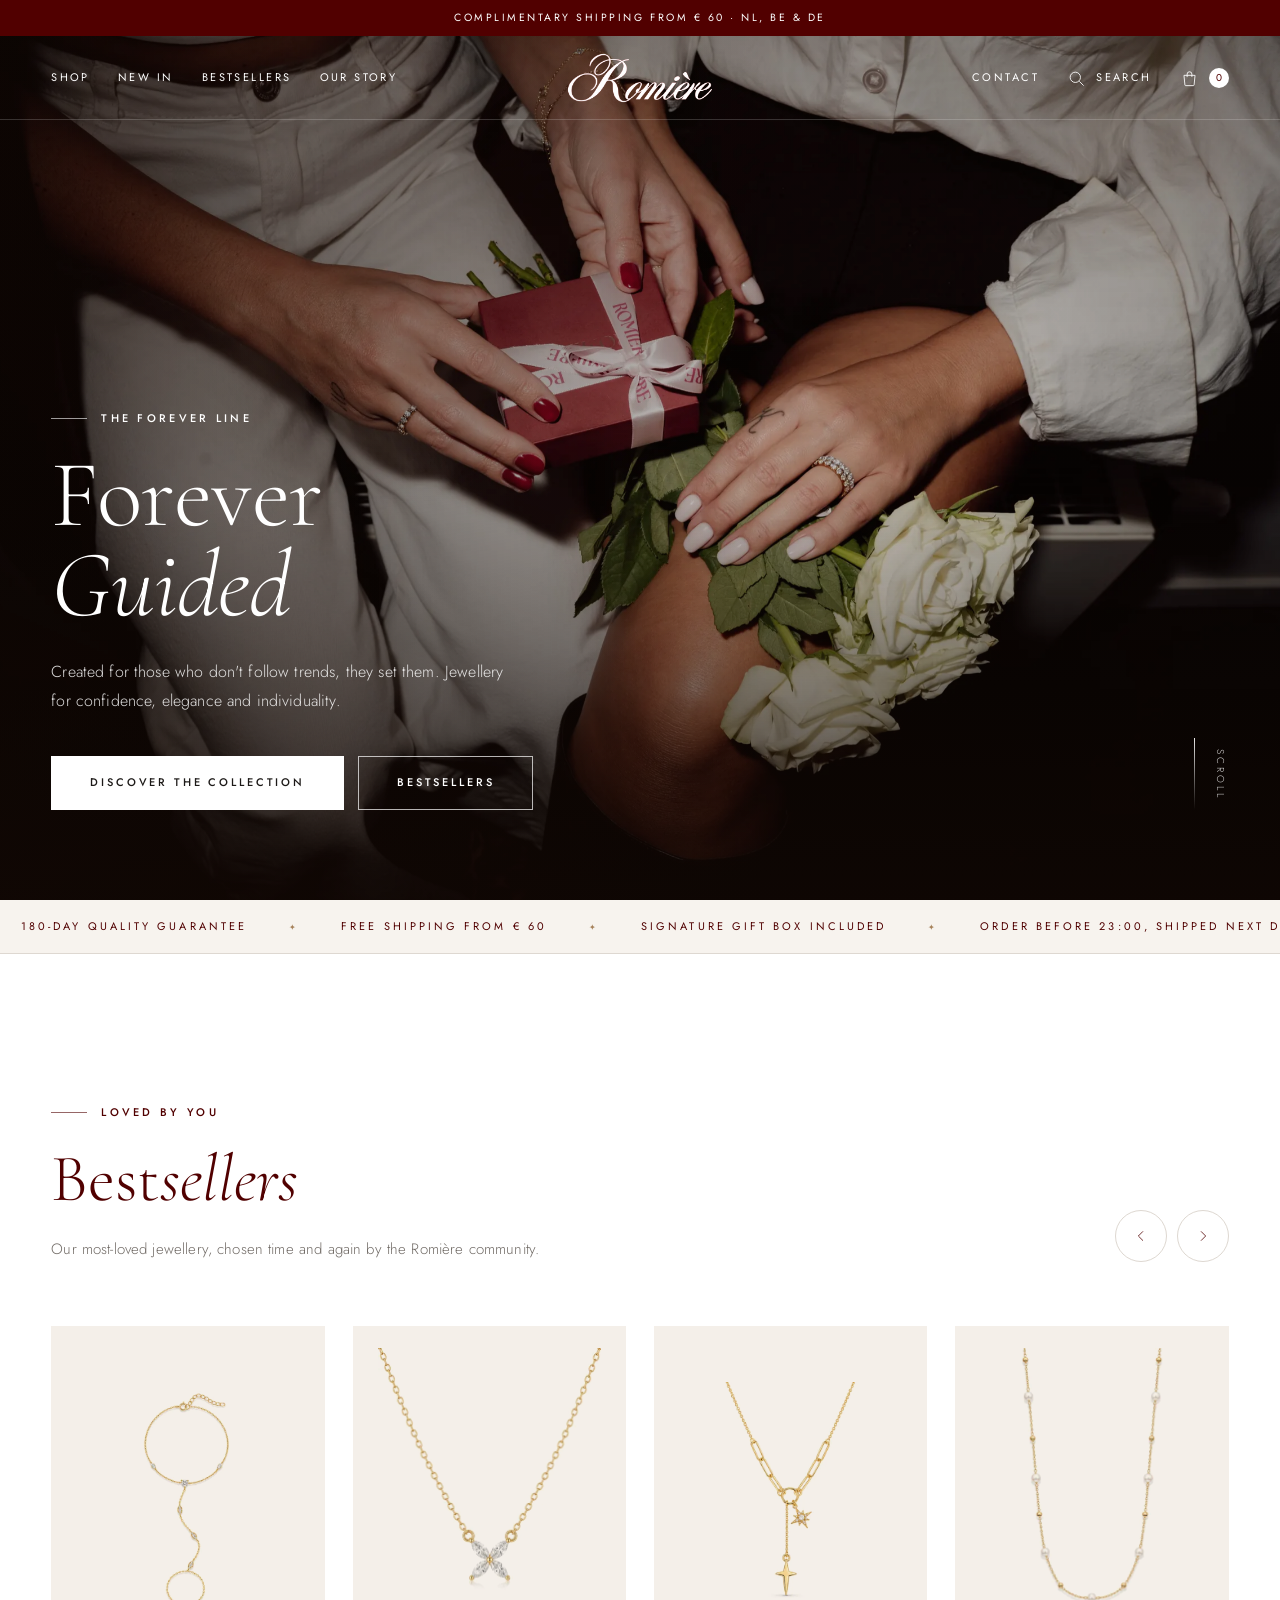
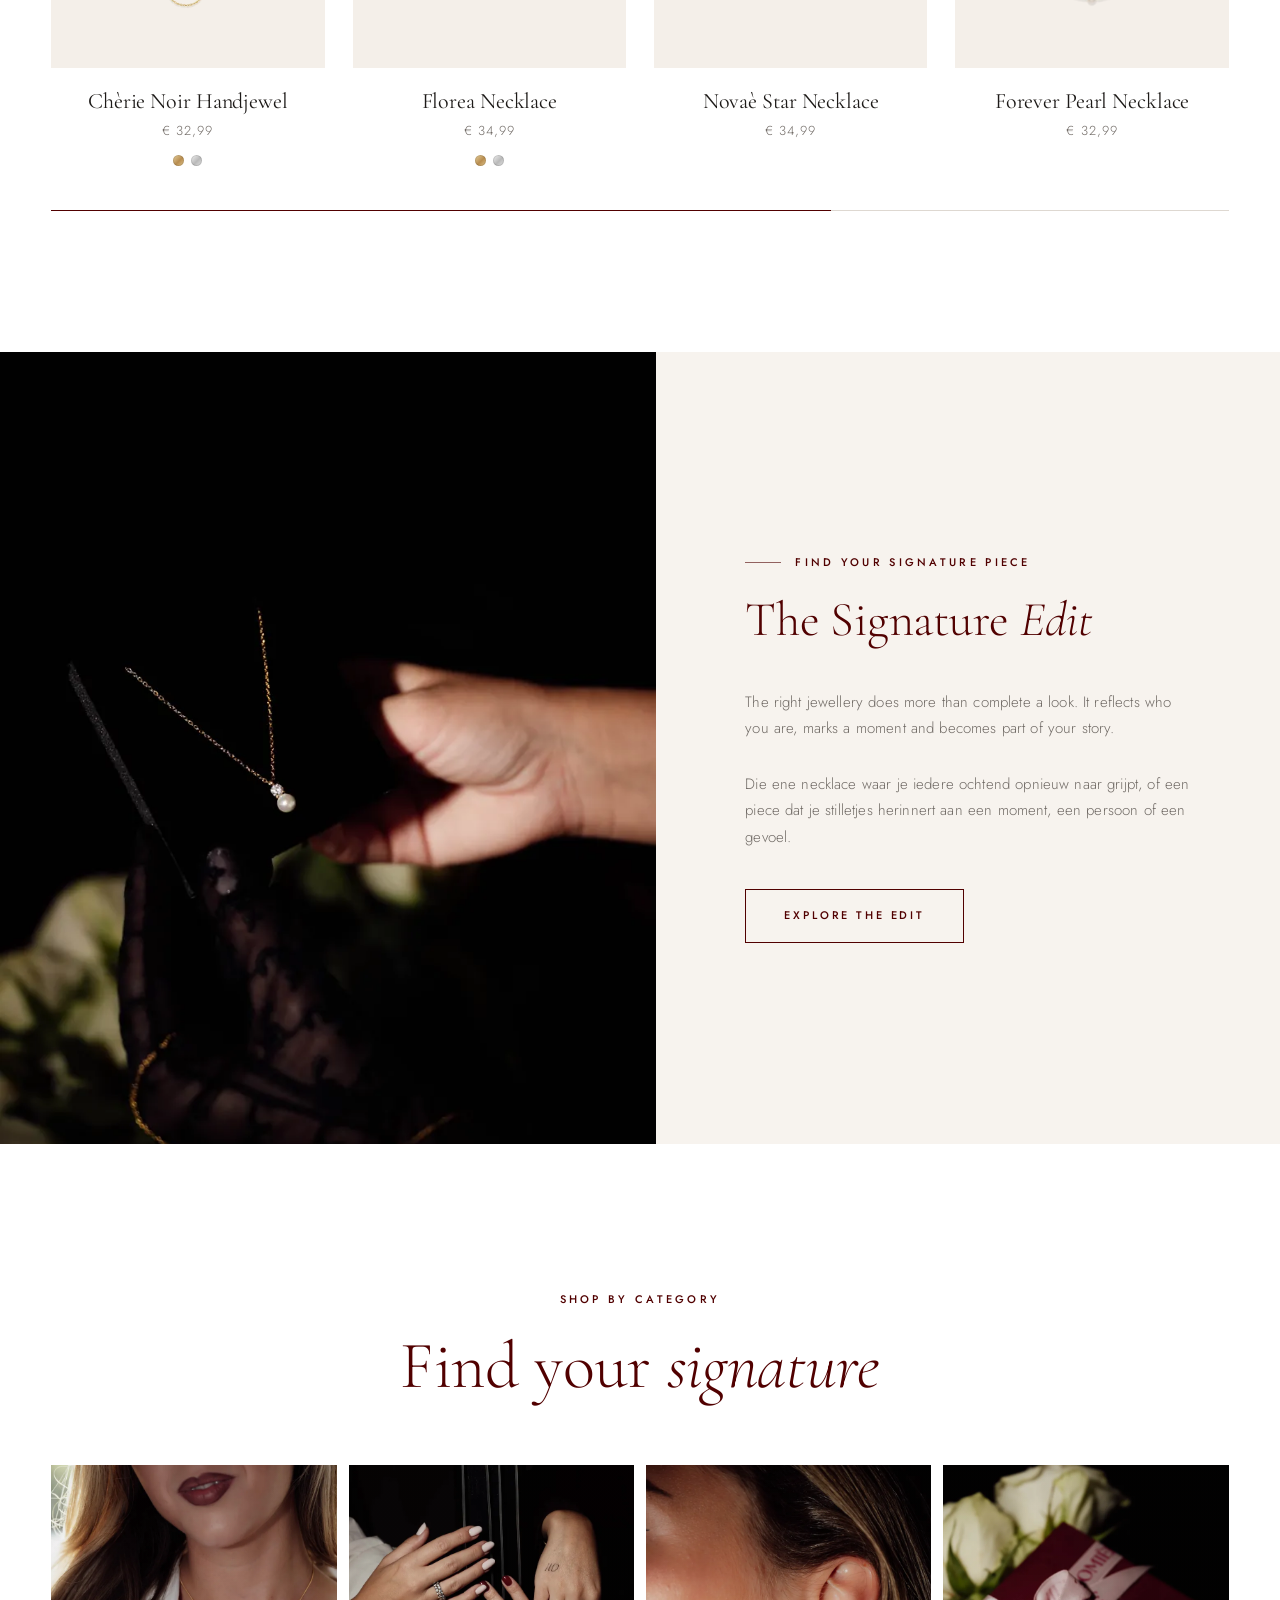
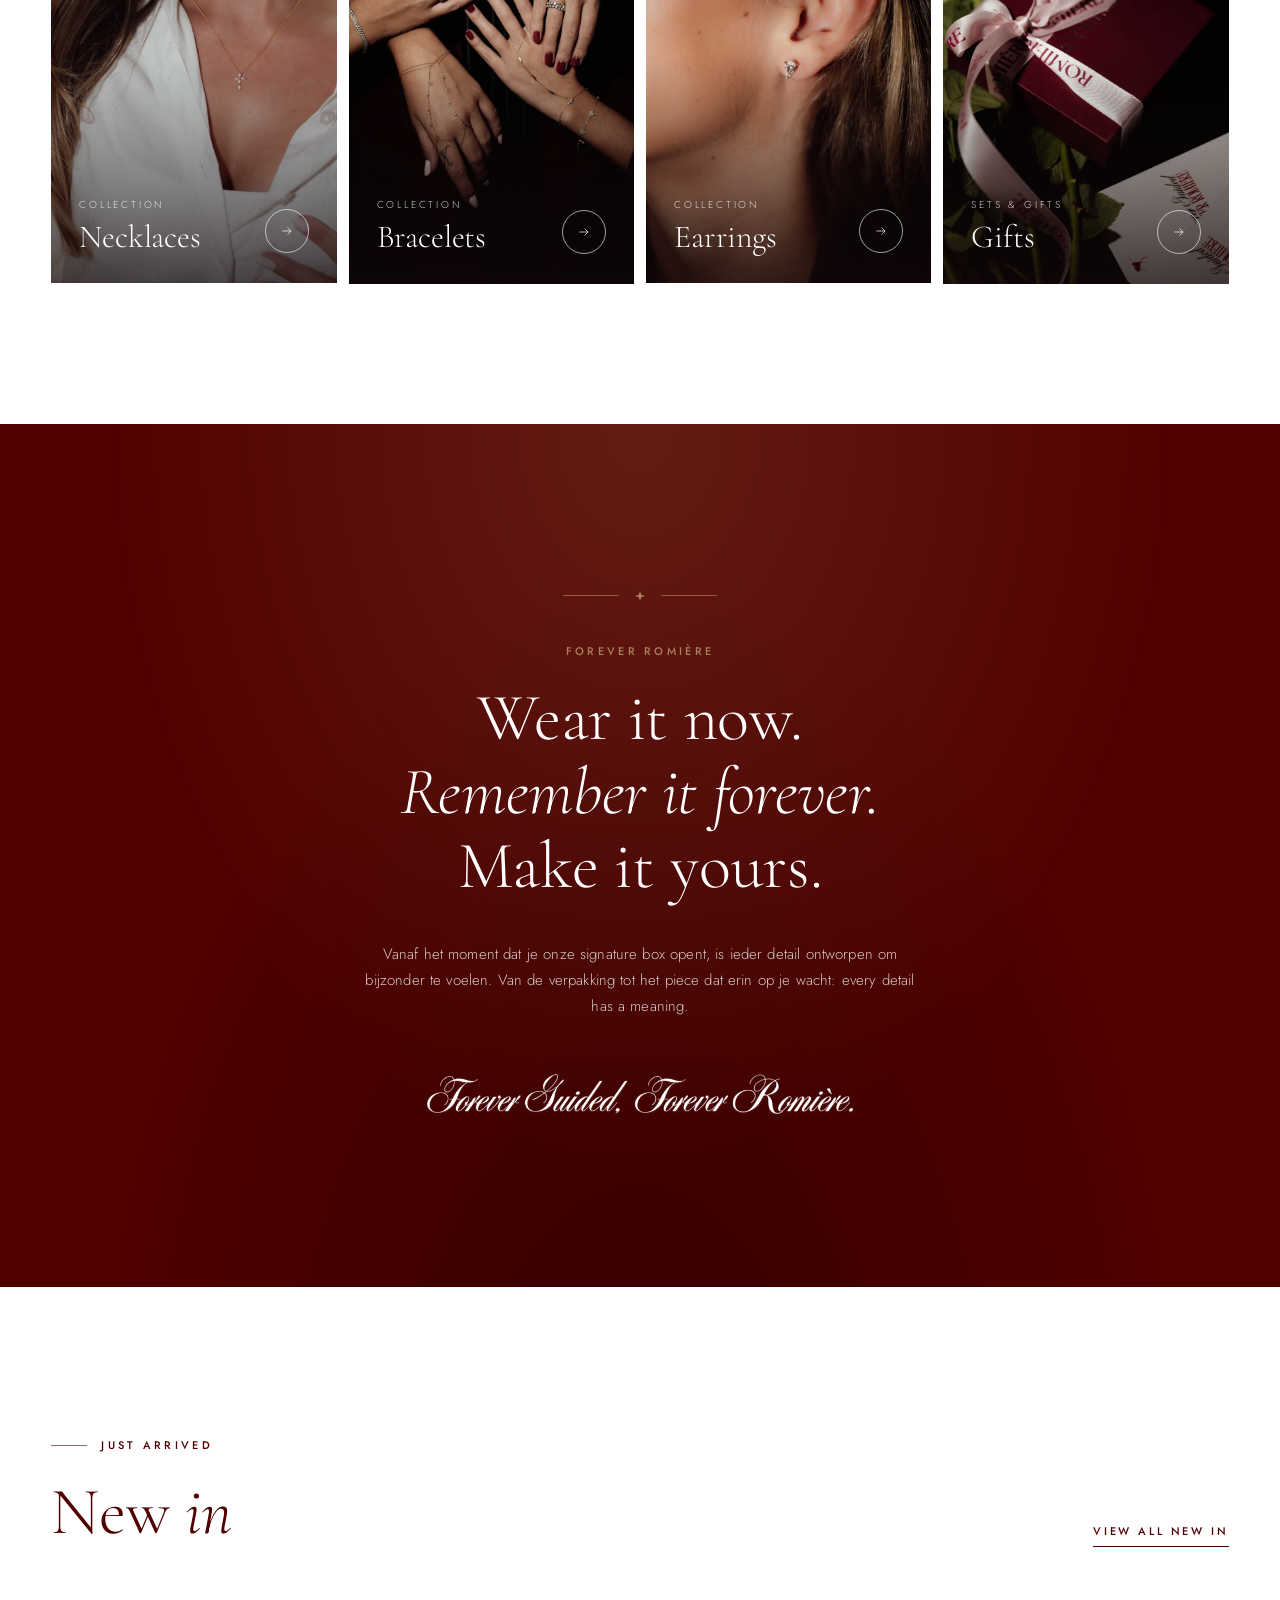
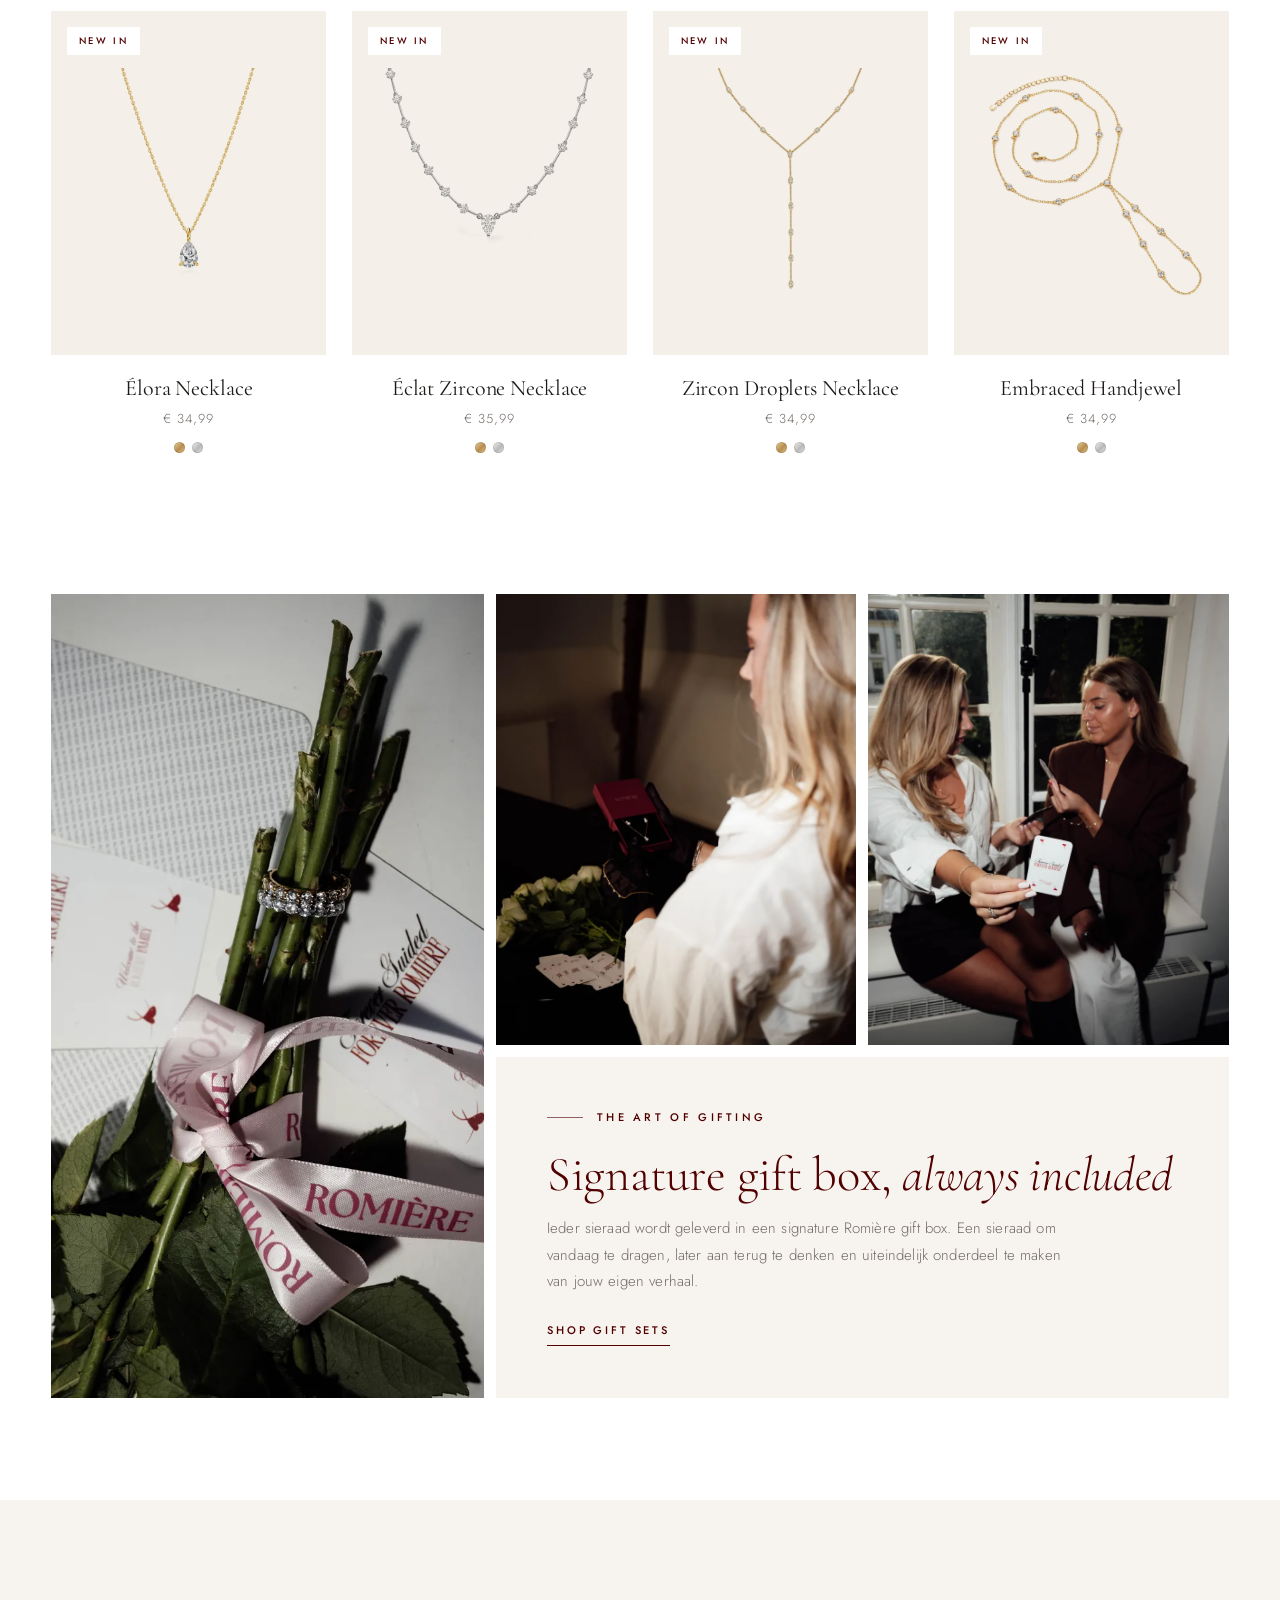
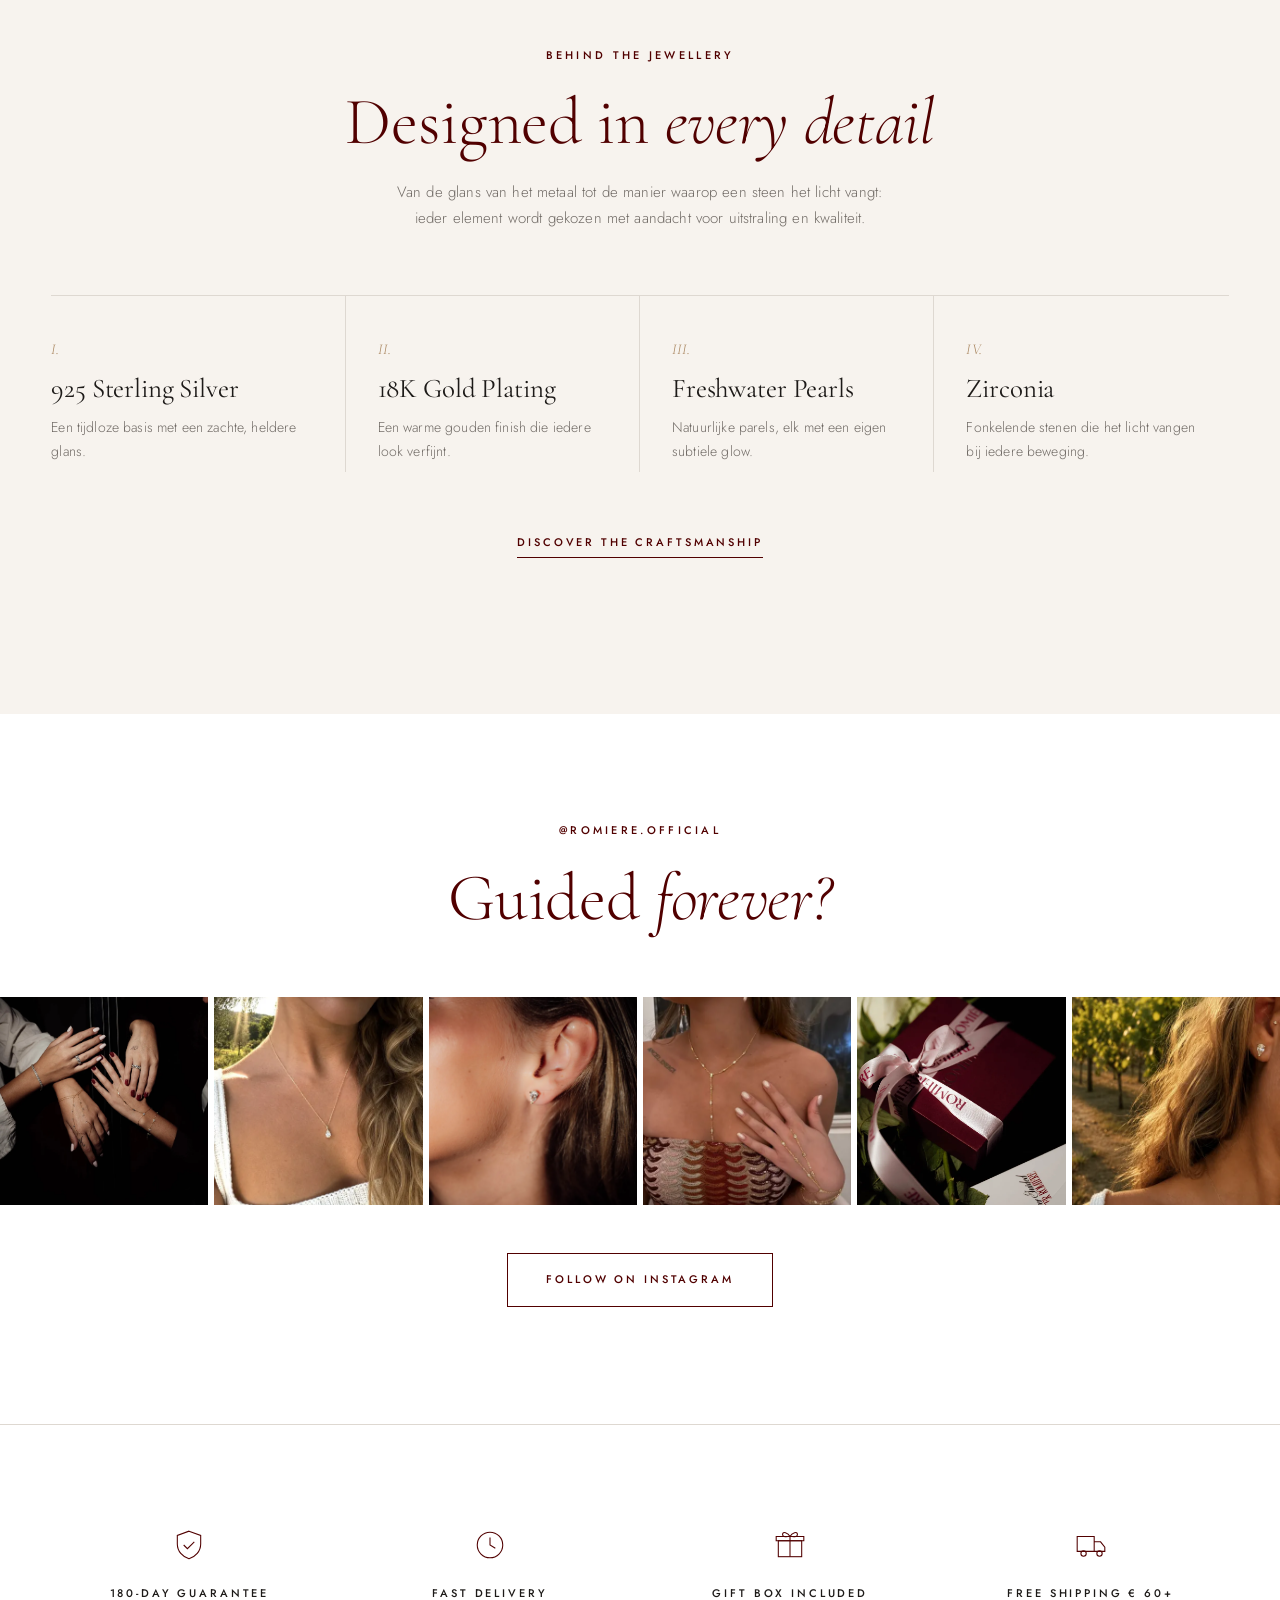
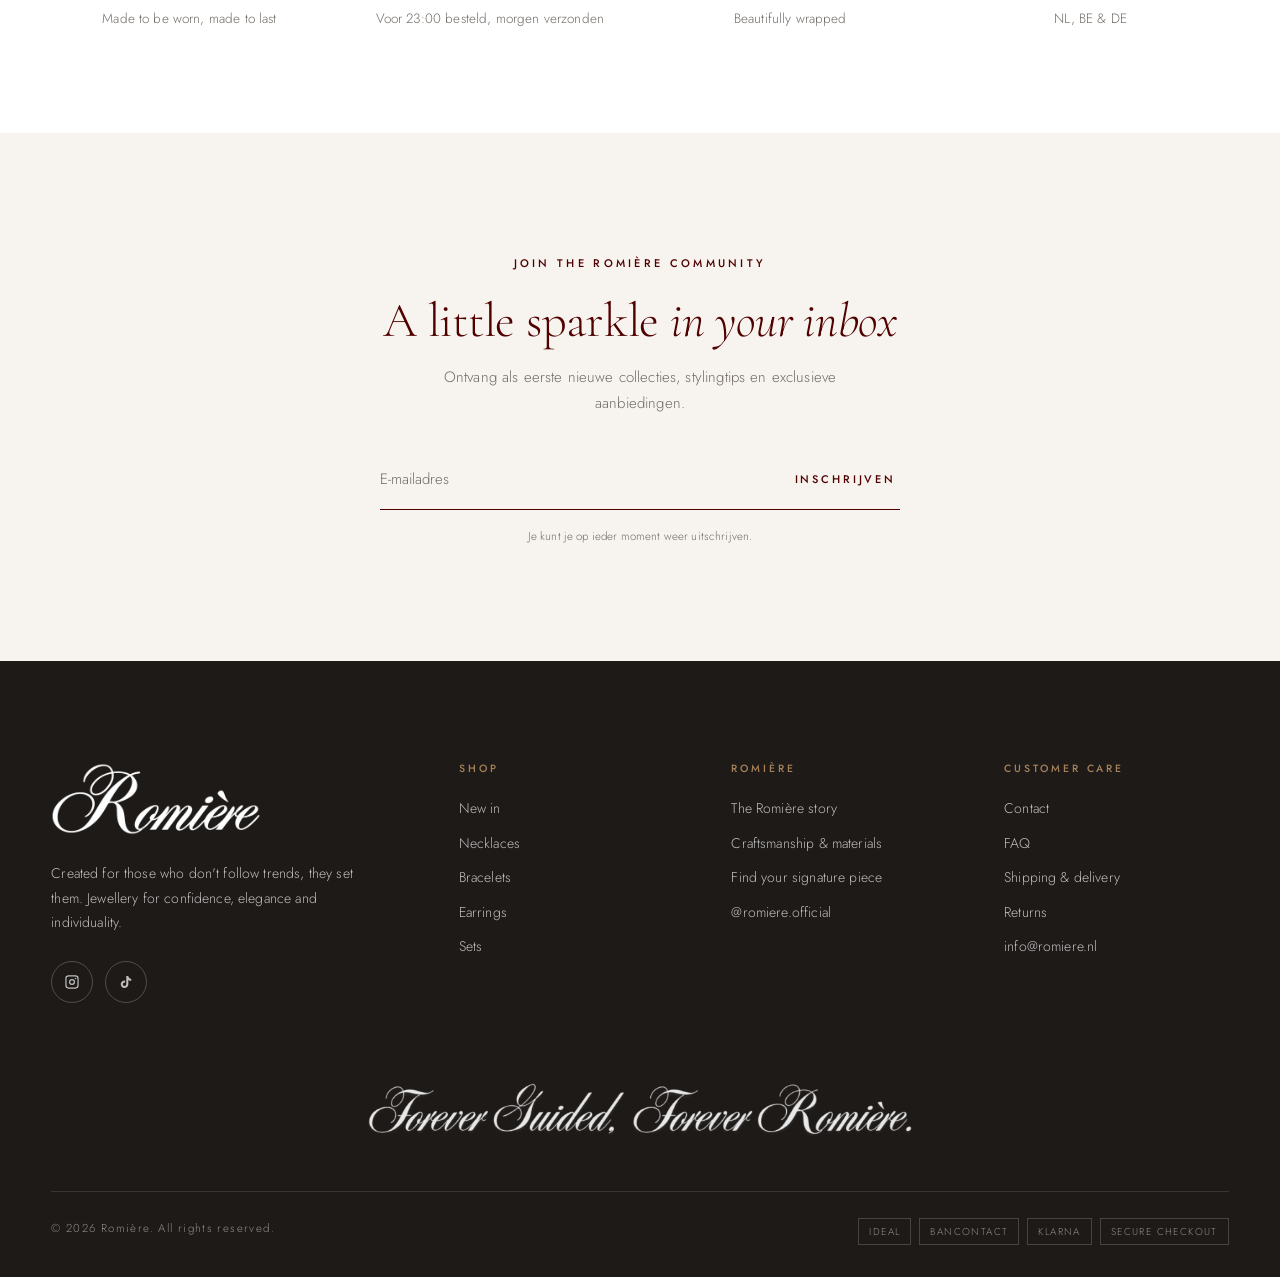
==== index.html @ 59e60c94 "Rebuild romiere.nl as an exclusive static storefront New high-end design for Romière using the exist" ====
<!doctype html>
<html lang="nl">
<head>
  <meta charset="utf-8">
  <meta name="viewport" content="width=device-width, initial-scale=1">
  <title>Romière — Forever Guided | Jewellery for confidence &amp; elegance</title>
  <meta name="description" content="Romière: sieraden voor confidence, elegance en individuality. Ontdek de Forever line — necklaces, handjewels, earrings en sets in goud en zilver, geleverd in een signature gift box.">
  <meta name="theme-color" content="#510000">
  <meta property="og:title" content="Romière — Forever Guided">
  <meta property="og:description" content="Jewellery for confidence, elegance and individuality.">
  <meta property="og:image" content="assets/img/editorial/hero-gift-1200.webp">
  <link rel="icon" type="image/png" href="assets/img/brand/favicon.png">
  <link rel="apple-touch-icon" href="assets/img/brand/apple-touch-icon.png">
  <link rel="preconnect" href="https://fonts.googleapis.com">
  <link rel="preconnect" href="https://fonts.gstatic.com" crossorigin>
  <link rel="stylesheet" href="https://fonts.googleapis.com/css2?family=Cormorant+Garamond:ital,wght@0,300;0,400;0,500;1,300;1,400&family=Jost:wght@300;400;500&display=swap">
  <link rel="preload" as="image" href="assets/img/editorial/hero-gift-2400.webp" imagesrcset="assets/img/editorial/hero-gift-1200.webp 1200w, assets/img/editorial/hero-gift-2400.webp 2400w" imagesizes="100vw">
  <link rel="stylesheet" href="assets/css/style.css">
</head>
<body class="has-hero" data-page="home">
  <main id="main">

    <!-- Hero -->
    <section class="hero" aria-label="Romière Forever Guided">
      <div class="hero__media">
        <img src="assets/img/editorial/hero-gift-2400.webp"
             srcset="assets/img/editorial/hero-gift-1200.webp 1200w, assets/img/editorial/hero-gift-2400.webp 2400w"
             sizes="100vw" alt="Handen openen een wijnrode Romière gift box met witte rozen" fetchpriority="high">
      </div>
      <div class="container hero__content">
        <p class="eyebrow eyebrow--rule" data-enter="1">The Forever line</p>
        <h1 class="display" data-enter="2">Forever <em>Guided</em></h1>
        <p class="hero__text" data-enter="3">Created for those who don't follow trends, they set them. Jewellery for confidence, elegance and individuality.</p>
        <div class="hero__actions" data-enter="4">
          <a class="btn btn--light" href="shop.html">Discover the collection</a>
          <a class="btn btn--ghost" href="shop.html?c=bestsellers">Bestsellers</a>
        </div>
      </div>
      <span class="hero__scroll" aria-hidden="true">Scroll</span>
    </section>

    <!-- Service marquee -->
    <div class="marquee" aria-label="Servicevoordelen">
      <div class="marquee__track">
        <span>180-day quality guarantee</span><span>Free shipping from €&nbsp;60</span><span>Signature gift box included</span><span>Order before 23:00, shipped next day</span>
        <span aria-hidden="true">180-day quality guarantee</span><span aria-hidden="true">Free shipping from €&nbsp;60</span><span aria-hidden="true">Signature gift box included</span><span aria-hidden="true">Order before 23:00, shipped next day</span>
      </div>
    </div>

    <!-- Bestsellers -->
    <section class="section">
      <div class="container rail-wrap">
        <div class="section-head section-head--split reveal">
          <div>
            <p class="eyebrow eyebrow--rule">Loved by you</p>
            <h2 class="title-xl">Best<em>sellers</em></h2>
            <p>Our most-loved jewellery, chosen time and again by the Romière community.</p>
          </div>
          <div class="rail-nav">
            <button class="rail-btn" type="button" data-rail="-1" aria-label="Vorige"><svg viewBox="0 0 24 24" aria-hidden="true"><path d="M15 5l-7 7 7 7"/></svg></button>
            <button class="rail-btn" type="button" data-rail="1" aria-label="Volgende"><svg viewBox="0 0 24 24" aria-hidden="true"><path d="M9 5l7 7-7 7"/></svg></button>
          </div>
        </div>
        <div class="rail reveal" data-delay="1" data-products="bestsellers"></div>
        <div class="rail-progress" aria-hidden="true"><span></span></div>
      </div>
    </section>

    <!-- The Signature Edit -->
    <section class="split">
      <div class="split__media">
        <img src="assets/img/editorial/necklace-reveal-1200.webp"
             srcset="assets/img/editorial/necklace-reveal-1200.webp 1200w, assets/img/editorial/necklace-reveal-2400.webp 2400w"
             sizes="(max-width: 960px) 100vw, 52vw" alt="Een fijne gouden ketting wordt uit de Romière box gehaald" loading="lazy">
      </div>
      <div class="split__body">
        <p class="eyebrow eyebrow--rule reveal">Find your signature piece</p>
        <h2 class="title-lg reveal" data-delay="1">The Signature <em>Edit</em></h2>
        <p class="reveal" data-delay="1">The right jewellery does more than complete a look. It reflects who you are, marks a moment and becomes part of your story.</p>
        <p class="reveal" data-delay="2">Die ene necklace waar je iedere ochtend opnieuw naar grijpt, of een piece dat je stilletjes herinnert aan een moment, een persoon of een gevoel.</p>
        <a class="btn btn--outline reveal" data-delay="2" href="story.html#signature-edit">Explore the edit</a>
      </div>
    </section>

    <!-- Categories -->
    <section class="section">
      <div class="container">
        <div class="section-head reveal">
          <p class="eyebrow eyebrow--center">Shop by category</p>
          <h2 class="title-xl">Find your <em>signature</em></h2>
        </div>
        <div class="categories">
          <a class="category reveal" href="shop.html?c=necklaces">
            <img src="assets/img/editorial/necklace-portrait-1200.webp" alt="" loading="lazy">
            <div class="category__label"><div><small>Collection</small><h3>Necklaces</h3></div><span class="category__arrow"><svg viewBox="0 0 24 24" aria-hidden="true"><path d="M4 12h15M13 6l6 6-6 6"/></svg></span></div>
          </a>
          <a class="category reveal" data-delay="1" href="shop.html?c=bracelets">
            <img src="assets/img/editorial/hands-layered-1200.webp" alt="" loading="lazy">
            <div class="category__label"><div><small>Collection</small><h3>Bracelets</h3></div><span class="category__arrow"><svg viewBox="0 0 24 24" aria-hidden="true"><path d="M4 12h15M13 6l6 6-6 6"/></svg></span></div>
          </a>
          <a class="category reveal" data-delay="2" href="shop.html?c=earrings">
            <img src="assets/img/editorial/earring-portrait-1200.webp" alt="" loading="lazy">
            <div class="category__label"><div><small>Collection</small><h3>Earrings</h3></div><span class="category__arrow"><svg viewBox="0 0 24 24" aria-hidden="true"><path d="M4 12h15M13 6l6 6-6 6"/></svg></span></div>
          </a>
          <a class="category reveal" data-delay="3" href="shop.html?c=sets">
            <img src="assets/img/editorial/signature-box-1200.webp" alt="" loading="lazy">
            <div class="category__label"><div><small>Sets &amp; gifts</small><h3>Gifts</h3></div><span class="category__arrow"><svg viewBox="0 0 24 24" aria-hidden="true"><path d="M4 12h15M13 6l6 6-6 6"/></svg></span></div>
          </a>
        </div>
      </div>
    </section>

    <!-- Statement -->
    <section class="statement">
      <div class="container--narrow">
        <div class="ornament reveal"><svg viewBox="0 0 10 10" aria-hidden="true"><path d="M5 0l1.2 3.8L10 5 6.2 6.2 5 10 3.8 6.2 0 5l3.8-1.2z" fill="currentColor"/></svg></div>
        <p class="eyebrow eyebrow--center reveal">Forever Romière</p>
        <h2 class="title-xl statement__lines reveal" data-delay="1">
          <span>Wear it now.</span>
          <span><em>Remember it forever.</em></span>
          <span>Make it yours.</span>
        </h2>
        <p class="reveal" data-delay="2">Vanaf het moment dat je onze signature box opent, is ieder detail ontworpen om bijzonder te voelen. Van de verpakking tot het piece dat erin op je wacht: every detail has a meaning.</p>
        <img class="statement__sign reveal" data-delay="3" src="assets/img/brand/forever-guided-signature-white.png" alt="Forever Guided, Forever Romière." loading="lazy">
      </div>
    </section>

    <!-- New in -->
    <section class="section">
      <div class="container">
        <div class="section-head section-head--split reveal">
          <div>
            <p class="eyebrow eyebrow--rule">Just arrived</p>
            <h2 class="title-xl">New <em>in</em></h2>
          </div>
          <a class="link" href="shop.html?c=new-in">View all new in</a>
        </div>
        <div class="product-grid reveal" data-delay="1" data-products="new-in" data-limit="4"></div>
      </div>
    </section>

    <!-- The art of gifting -->
    <section class="section--tight" style="padding-top:0">
      <div class="container gallery">
        <figure class="gallery__a reveal">
          <img src="assets/img/editorial/ribbon-roses-1200.webp" alt="Witte rozen met een Romière lint en signature kaartjes" loading="lazy">
        </figure>
        <figure class="gallery__b reveal" data-delay="1">
          <img src="assets/img/editorial/ritual-box-1200.webp" alt="Een vrouw opent een Romière box" loading="lazy">
        </figure>
        <figure class="gallery__c reveal" data-delay="2">
          <img src="assets/img/editorial/the-edit-1200.webp" alt="Twee vrouwen bekijken samen een Romière kaart" loading="lazy">
        </figure>
        <div class="gallery__text reveal">
          <p class="eyebrow eyebrow--rule">The art of gifting</p>
          <h2 class="title-lg">Signature gift box, <em>always included</em></h2>
          <p>Ieder sieraad wordt geleverd in een signature Romière gift box. Een sieraad om vandaag te dragen, later aan terug te denken en uiteindelijk onderdeel te maken van jouw eigen verhaal.</p>
          <a class="link" href="shop.html?c=sets" style="align-self:flex-start;margin-top:12px">Shop gift sets</a>
        </div>
      </div>
    </section>

    <!-- Craftsmanship -->
    <section class="section section--cream">
      <div class="container">
        <div class="section-head reveal">
          <p class="eyebrow eyebrow--center">Behind the jewellery</p>
          <h2 class="title-xl">Designed in <em>every detail</em></h2>
          <p>Van de glans van het metaal tot de manier waarop een steen het licht vangt: ieder element wordt gekozen met aandacht voor uitstraling en kwaliteit.</p>
        </div>
        <div class="materials">
          <div class="material reveal"><span class="material__num">I.</span><h3>925 Sterling Silver</h3><p>Een tijdloze basis met een zachte, heldere glans.</p></div>
          <div class="material reveal" data-delay="1"><span class="material__num">II.</span><h3>18K Gold Plating</h3><p>Een warme gouden finish die iedere look verfijnt.</p></div>
          <div class="material reveal" data-delay="2"><span class="material__num">III.</span><h3>Freshwater Pearls</h3><p>Natuurlijke parels, elk met een eigen subtiele glow.</p></div>
          <div class="material reveal" data-delay="3"><span class="material__num">IV.</span><h3>Zirconia</h3><p>Fonkelende stenen die het licht vangen bij iedere beweging.</p></div>
        </div>
        <p style="text-align:center;margin-top:56px" class="reveal"><a class="link" href="story.html#craftsmanship">Discover the craftsmanship</a></p>
      </div>
    </section>

    <!-- Instagram -->
    <section class="section--tight">
      <div class="container">
        <div class="section-head reveal">
          <p class="eyebrow eyebrow--center">@romiere.official</p>
          <h2 class="title-xl">Guided <em>forever?</em></h2>
        </div>
      </div>
      <div class="insta reveal">
        <a href="https://www.instagram.com/romiere.official/" target="_blank" rel="noopener" aria-label="Romière op Instagram"><img src="assets/img/editorial/hands-layered-1200.webp" alt="" loading="lazy"></a>
        <a href="https://www.instagram.com/romiere.official/" target="_blank" rel="noopener" aria-label="Romière op Instagram"><img src="assets/img/products/elora-necklace-4-600.webp" alt="" loading="lazy"></a>
        <a href="https://www.instagram.com/romiere.official/" target="_blank" rel="noopener" aria-label="Romière op Instagram"><img src="assets/img/editorial/earring-portrait-1200.webp" alt="" loading="lazy"></a>
        <a href="https://www.instagram.com/romiere.official/" target="_blank" rel="noopener" aria-label="Romière op Instagram"><img src="assets/img/products/the-patricia-hand-chain-gold-silver-3-600.webp" alt="" loading="lazy"></a>
        <a href="https://www.instagram.com/romiere.official/" target="_blank" rel="noopener" aria-label="Romière op Instagram"><img src="assets/img/editorial/signature-box-1200.webp" alt="" loading="lazy"></a>
        <a href="https://www.instagram.com/romiere.official/" target="_blank" rel="noopener" aria-label="Romière op Instagram"><img src="assets/img/products/elora-earrings-3-600.webp" alt="" loading="lazy"></a>
      </div>
      <p style="text-align:center;margin-top:48px" class="reveal"><a class="btn btn--outline" href="https://www.instagram.com/romiere.official/" target="_blank" rel="noopener">Follow on Instagram</a></p>
    </section>

    <!-- Benefits -->
    <section class="section--tight" style="border-top:1px solid var(--line)">
      <div class="container benefits">
        <div class="benefit reveal">
          <svg viewBox="0 0 32 32" aria-hidden="true"><path d="M16 3l11 4v8c0 7-5 12-11 14C10 27 5 22 5 15V7z"/><path d="M11 16l3.5 3.5L21 13"/></svg>
          <h3>180-day guarantee</h3><p>Made to be worn, made to last</p>
        </div>
        <div class="benefit reveal" data-delay="1">
          <svg viewBox="0 0 32 32" aria-hidden="true"><circle cx="16" cy="16" r="12"/><path d="M16 9v7l5 3"/></svg>
          <h3>Fast delivery</h3><p>Voor 23:00 besteld, morgen verzonden</p>
        </div>
        <div class="benefit reveal" data-delay="2">
          <svg viewBox="0 0 32 32" aria-hidden="true"><rect x="5" y="12" width="22" height="15"/><path d="M3 8h26v4H3zM16 8v19M16 8c-2-4-7-5-7-2s4 2 7 2c3 0 7 1 7-2s-5-2-7 2"/></svg>
          <h3>Gift box included</h3><p>Beautifully wrapped</p>
        </div>
        <div class="benefit reveal" data-delay="3">
          <svg viewBox="0 0 32 32" aria-hidden="true"><path d="M3 8h16v14H3zM19 13h6l4 5v4H19z"/><circle cx="9" cy="24" r="2.5"/><circle cx="24" cy="24" r="2.5"/></svg>
          <h3>Free shipping €&nbsp;60+</h3><p>NL, BE &amp; DE</p>
        </div>
      </div>
    </section>

  </main>

  <script src="assets/js/catalog.js"></script>
  <script src="assets/js/main.js"></script>
</body>
</html>
---- assets/css/style.css ----
/* ==========================================================================
   Romière — Forever Guided
   Design system & page styles
   ========================================================================== */

:root {
  /* Brand palette (from romiere.nl) */
  --wine: #510000;
  --wine-deep: #3a0000;
  --logo: #680102;
  --ink: #1d1a18;
  --cream: #f7f3ee;
  --sand: #e7ddd2;
  --gold: #a68159;
  --muted: #716b66;
  --line: #ded8d1;
  --white: #fff;
  --frame: #f4efe9;

  --serif: "Cormorant Garamond", "Times New Roman", Georgia, serif;
  --sans: "Jost", "Helvetica Neue", Arial, sans-serif;

  --ease: cubic-bezier(.22, .61, .36, 1);
  --ease-out: cubic-bezier(.16, 1, .3, 1);
  --gutter: clamp(16px, 4vw, 64px);
  --maxw: 1480px;
  --ann-h: 36px;
  --header-h: 84px;
}

/* ---------- Reset & base ---------- */
*, *::before, *::after { box-sizing: border-box; }
html { -webkit-text-size-adjust: 100%; scroll-behavior: smooth; }
body {
  margin: 0;
  background: var(--white);
  color: var(--ink);
  font-family: var(--sans);
  font-weight: 300;
  font-size: 15px;
  line-height: 1.75;
  letter-spacing: .01em;
  -webkit-font-smoothing: antialiased;
  -moz-osx-font-smoothing: grayscale;
  padding-top: calc(var(--ann-h) + var(--header-h));
}
body.has-hero { padding-top: 0; }
body.is-locked { overflow: hidden; }
img { display: block; max-width: 100%; height: auto; }
a { color: inherit; text-decoration: none; }
button { font: inherit; color: inherit; background: none; border: 0; padding: 0; cursor: pointer; }
input, select, textarea { font: inherit; color: inherit; }
::selection { background: var(--wine); color: var(--white); }
:focus-visible { outline: 1px solid var(--gold); outline-offset: 3px; }

.container { width: min(var(--maxw), 100% - var(--gutter) * 2); margin-inline: auto; }
.container--narrow { width: min(880px, 100% - var(--gutter) * 2); margin-inline: auto; }
.skip-link {
  position: fixed; top: 8px; left: 8px; z-index: 100;
  padding: 10px 18px; background: var(--ink); color: var(--white);
  font-size: 12px; letter-spacing: .1em;
  transform: translateY(-160%); transition: transform .3s var(--ease);
}
.skip-link:focus { transform: none; }
.visually-hidden {
  position: absolute !important; width: 1px; height: 1px; overflow: hidden;
  clip: rect(0 0 0 0); white-space: nowrap;
}

/* ---------- Typography ---------- */
h1, h2, h3, h4 {
  margin: 0;
  font-family: var(--serif);
  font-weight: 400;
  line-height: 1.05;
  letter-spacing: -.005em;
  color: var(--wine);
}
.display {
  font-size: clamp(48px, 7.4vw, 118px);
  font-weight: 300;
  line-height: .95;
}
.title-xl { font-size: clamp(40px, 5.2vw, 76px); font-weight: 300; }
.title-lg { font-size: clamp(34px, 3.8vw, 56px); font-weight: 300; }
.title-md { font-size: clamp(26px, 2.4vw, 36px); }
em, .italic { font-style: italic; }
.display em, .title-xl em, .title-lg em, .title-md em { font-weight: 300; }

.eyebrow {
  display: inline-flex;
  align-items: center;
  gap: 14px;
  margin: 0 0 22px;
  font-family: var(--sans);
  font-size: 11px;
  font-weight: 500;
  letter-spacing: .3em;
  text-transform: uppercase;
  color: var(--wine);
}
.eyebrow--rule::before {
  content: "";
  width: 36px;
  height: 1px;
  background: currentColor;
  opacity: .6;
}
.eyebrow--center { justify-content: center; }
.lead {
  font-size: clamp(16px, 1.25vw, 18px);
  line-height: 1.8;
  color: var(--muted);
}
.serif-quote {
  font-family: var(--serif);
  font-style: italic;
  font-weight: 300;
  font-size: clamp(26px, 3vw, 44px);
  line-height: 1.25;
}
.ornament {
  display: flex;
  align-items: center;
  justify-content: center;
  gap: 16px;
  color: var(--gold);
}
.ornament::before, .ornament::after {
  content: "";
  width: 56px;
  height: 1px;
  background: currentColor;
  opacity: .7;
}
.ornament svg { width: 10px; height: 10px; }

/* ---------- Buttons & links ---------- */
.btn {
  position: relative;
  display: inline-flex;
  align-items: center;
  justify-content: center;
  gap: 12px;
  min-height: 54px;
  padding: 0 38px;
  border: 1px solid var(--wine);
  background: var(--wine);
  color: var(--white);
  font-family: var(--sans);
  font-size: 11px;
  font-weight: 500;
  letter-spacing: .26em;
  text-transform: uppercase;
  overflow: hidden;
  isolation: isolate;
  transition: color .5s var(--ease), border-color .5s var(--ease), background .5s var(--ease);
}
.btn::after {
  content: "";
  position: absolute;
  inset: 0;
  z-index: -1;
  background: var(--ink);
  transform: scaleX(0);
  transform-origin: right;
  transition: transform .6s var(--ease-out);
}
.btn:hover::after { transform: scaleX(1); transform-origin: left; }
.btn:hover { border-color: var(--ink); }
.btn--light { background: var(--white); border-color: var(--white); color: var(--ink); }
.btn--light::after { background: var(--wine); }
.btn--light:hover { color: var(--white); border-color: var(--wine); }
.btn--ghost { background: transparent; border-color: rgba(255, 255, 255, .7); color: var(--white); }
.btn--ghost::after { background: var(--white); }
.btn--ghost:hover { color: var(--ink); border-color: var(--white); }
.btn--outline { background: transparent; color: var(--wine); }
.btn--outline::after { background: var(--wine); }
.btn--outline:hover { color: var(--white); border-color: var(--wine); }
.btn--block { width: 100%; }
.btn[disabled] { background: var(--sand); border-color: var(--sand); color: var(--muted); cursor: not-allowed; }
.btn[disabled]::after { display: none; }

.link {
  position: relative;
  display: inline-flex;
  align-items: center;
  gap: 10px;
  padding-bottom: 6px;
  font-size: 11px;
  font-weight: 500;
  letter-spacing: .26em;
  text-transform: uppercase;
  color: var(--wine);
}
.link::after {
  content: "";
  position: absolute;
  left: 0; right: 0; bottom: 0;
  height: 1px;
  background: currentColor;
  transform-origin: left;
  transition: transform .6s var(--ease-out);
}
.link:hover::after { transform: scaleX(.35); }
.link--light { color: var(--white); }
.text-link { color: var(--wine); border-bottom: 1px solid rgba(81, 0, 0, .35); transition: border-color .3s; }
.text-link:hover { border-color: var(--wine); }

/* ---------- Masthead: announcement + header ---------- */
.masthead {
  position: fixed;
  inset: 0 0 auto;
  z-index: 60;
  transition: transform .5s var(--ease);
}
.masthead.is-scrolled { transform: translateY(calc(var(--ann-h) * -1)); }

.announcement {
  position: relative;
  height: var(--ann-h);
  background: var(--wine);
  color: var(--white);
  overflow: hidden;
}
.announcement__item {
  position: absolute;
  inset: 0;
  display: flex;
  align-items: center;
  justify-content: center;
  padding: 0 16px;
  font-size: 10.5px;
  font-weight: 400;
  letter-spacing: .24em;
  text-transform: uppercase;
  text-align: center;
  opacity: 0;
  transform: translateY(8px);
  transition: opacity .8s var(--ease), transform .8s var(--ease);
}
.announcement__item.is-active { opacity: 1; transform: none; }

.site-header {
  position: relative;
  height: var(--header-h);
  background: rgba(255, 255, 255, .97);
  border-bottom: 1px solid rgba(222, 216, 209, .8);
  transition: background .5s var(--ease), border-color .5s var(--ease), color .5s var(--ease);
}
.header-inner {
  height: 100%;
  display: grid;
  grid-template-columns: 1fr auto 1fr;
  align-items: center;
}
.header-logo { display: block; justify-self: center; }
.header-logo img { height: 50px; width: auto; transition: opacity .4s var(--ease); }
.header-logo .logo-light { position: absolute; top: 0; left: 0; opacity: 0; }
.header-logo { position: relative; }

.main-nav ul, .header-tools { display: flex; align-items: center; gap: clamp(18px, 2.2vw, 36px); margin: 0; padding: 0; list-style: none; }
.header-tools { justify-content: flex-end; }
.nav-link {
  position: relative;
  display: inline-flex;
  align-items: center;
  height: var(--header-h);
  font-size: 11px;
  font-weight: 400;
  letter-spacing: .22em;
  text-transform: uppercase;
}
.nav-link::after {
  content: "";
  position: absolute;
  left: 0; right: 0;
  bottom: calc(50% - 14px);
  height: 1px;
  background: currentColor;
  transform: scaleX(0);
  transform-origin: right;
  transition: transform .5s var(--ease-out);
}
.nav-link:hover::after, .nav-link[aria-current="page"]::after,
.has-mega:hover > .nav-link::after, .has-mega:focus-within > .nav-link::after { transform: scaleX(1); transform-origin: left; }
.icon-btn {
  position: relative;
  display: inline-flex;
  align-items: center;
  gap: 10px;
  height: 44px;
  font-size: 11px;
  font-weight: 400;
  letter-spacing: .22em;
  text-transform: uppercase;
}
.icon-btn svg { width: 19px; height: 19px; stroke: currentColor; fill: none; stroke-width: 1.1; }
.bag-count {
  display: inline-grid;
  place-items: center;
  min-width: 20px;
  height: 20px;
  padding: 0 5px;
  border-radius: 20px;
  background: var(--wine);
  color: var(--white);
  font-size: 10px;
  letter-spacing: 0;
  transition: transform .4s var(--ease-out);
}
.bag-count.is-bump { transform: scale(1.25); }
.menu-toggle { display: none; }

/* Overlay header over hero */
.has-hero .masthead:not(.is-solid) .site-header {
  background: transparent;
  border-color: rgba(255, 255, 255, .18);
  color: var(--white);
}
.has-hero .masthead:not(.is-solid) .logo-dark { opacity: 0; }
.has-hero .masthead:not(.is-solid) .logo-light { opacity: 1; }
.has-hero .masthead:not(.is-solid) .bag-count { background: var(--white); color: var(--wine); }

/* Mega menu */
.has-mega { position: static; }
.mega {
  position: absolute;
  left: 0; right: 0;
  top: 100%;
  background: var(--cream);
  color: var(--ink);
  border-top: 1px solid var(--line);
  box-shadow: 0 30px 60px -40px rgba(29, 26, 24, .35);
  opacity: 0;
  visibility: hidden;
  transform: translateY(-6px);
  transition: opacity .45s var(--ease), transform .45s var(--ease), visibility .45s;
}
.has-mega:hover .mega, .has-mega:focus-within .mega { opacity: 1; visibility: visible; transform: none; }
.mega__inner {
  display: grid;
  grid-template-columns: 1fr 1fr 1.3fr;
  gap: 56px;
  padding: 48px 0 56px;
}
.mega h4 {
  margin-bottom: 18px;
  font-family: var(--sans);
  font-size: 10.5px;
  font-weight: 500;
  letter-spacing: .28em;
  text-transform: uppercase;
  color: var(--gold);
}
.mega ul { display: grid; gap: 6px; }
.mega li a {
  font-family: var(--serif);
  font-size: 26px;
  font-weight: 300;
  color: var(--wine);
  transition: padding .5s var(--ease-out), color .3s;
}
.mega li a:hover { padding-left: 10px; font-style: italic; }
.mega__feature { position: relative; display: block; overflow: hidden; aspect-ratio: 16 / 10; }
.mega__feature img { width: 100%; height: 100%; object-fit: cover; transition: transform 1.6s var(--ease-out); }
.mega__feature:hover img { transform: scale(1.05); }
.mega__feature span {
  position: absolute;
  left: 24px; bottom: 20px;
  color: var(--white);
  font-family: var(--serif);
  font-size: 28px;
  font-style: italic;
  font-weight: 300;
}
.mega__feature::before {
  content: "";
  position: absolute;
  inset: 0;
  z-index: 1;
  background: linear-gradient(to top, rgba(17, 7, 8, .6), transparent 60%);
}
.mega__feature span { z-index: 2; }

/* ---------- Mobile menu ---------- */
.mobile-menu {
  position: fixed;
  inset: 0;
  z-index: 80;
  display: flex;
  flex-direction: column;
  padding: 28px 28px 36px;
  background: var(--cream);
  transform: translateX(-100%);
  visibility: hidden;
  transition: transform .7s var(--ease-out), visibility .7s;
  overflow-y: auto;
}
.mobile-menu.is-open { transform: none; visibility: visible; }
.mobile-menu__top { display: flex; justify-content: space-between; align-items: center; margin-bottom: 40px; }
.mobile-menu__top img { height: 40px; width: auto; }
.mobile-menu nav a {
  display: block;
  padding: 6px 0;
  font-family: var(--serif);
  font-size: 34px;
  font-weight: 300;
  line-height: 1.25;
  color: var(--wine);
}
.mobile-menu nav a:hover { font-style: italic; }
.mobile-menu__sub {
  margin-top: 32px;
  padding-top: 24px;
  border-top: 1px solid var(--line);
  display: grid;
  gap: 12px;
  font-size: 11px;
  letter-spacing: .24em;
  text-transform: uppercase;
}
.mobile-menu__sign { margin-top: auto; padding-top: 40px; max-width: 260px; opacity: .9; }

/* ---------- Drawers, overlays ---------- */
.scrim {
  position: fixed;
  inset: 0;
  z-index: 70;
  background: rgba(17, 7, 8, .45);
  backdrop-filter: blur(2px);
  opacity: 0;
  visibility: hidden;
  transition: opacity .5s var(--ease), visibility .5s;
}
.scrim.is-visible { opacity: 1; visibility: visible; }

.drawer {
  position: fixed;
  top: 0; right: 0; bottom: 0;
  z-index: 75;
  width: min(460px, 100%);
  display: flex;
  flex-direction: column;
  background: var(--white);
  transform: translateX(100%);
  visibility: hidden;
  transition: transform .7s var(--ease-out), visibility .7s;
}
.drawer.is-open { transform: none; visibility: visible; }
.drawer__head {
  display: flex;
  align-items: center;
  justify-content: space-between;
  padding: 28px 32px 22px;
  border-bottom: 1px solid var(--line);
}
.drawer__head h2 { font-size: 30px; font-weight: 300; }
.drawer__head h2 small { font-family: var(--sans); font-size: 12px; letter-spacing: .1em; color: var(--muted); margin-left: 8px; }
.close-btn { width: 40px; height: 40px; display: grid; place-items: center; }
.close-btn svg { width: 18px; height: 18px; stroke: currentColor; stroke-width: 1.1; fill: none; transition: transform .5s var(--ease-out); }
.close-btn:hover svg { transform: rotate(90deg); }

.shipping-meter { padding: 18px 32px 20px; background: var(--cream); font-size: 13px; color: var(--ink); }
.shipping-meter strong { font-weight: 500; color: var(--wine); }
.shipping-meter__bar { margin-top: 10px; height: 2px; background: var(--sand); overflow: hidden; }
.shipping-meter__bar span { display: block; height: 100%; background: var(--wine); transform-origin: left; transition: transform .8s var(--ease-out); }

.drawer__body { flex: 1; overflow-y: auto; padding: 8px 32px; }
.drawer__empty { padding: 64px 0; text-align: center; }
.drawer__empty p { margin: 12px 0 28px; color: var(--muted); }
.line-item {
  display: grid;
  grid-template-columns: 92px 1fr auto;
  gap: 18px;
  padding: 22px 0;
  border-bottom: 1px solid var(--line);
}
.line-item__media { background: var(--frame); aspect-ratio: 4 / 5; overflow: hidden; }
.line-item__media img { width: 100%; height: 100%; object-fit: contain; mix-blend-mode: multiply; }
.line-item h3 { font-size: 21px; color: var(--ink); }
.line-item__meta { margin: 2px 0 12px; font-size: 12px; letter-spacing: .06em; color: var(--muted); }
.line-item__price { font-size: 14px; text-align: right; white-space: nowrap; }
.line-item__remove { margin-top: 8px; font-size: 11px; letter-spacing: .14em; text-transform: uppercase; color: var(--muted); border-bottom: 1px solid currentColor; }
.line-item__remove:hover { color: var(--wine); }

.qty { display: inline-flex; align-items: center; border: 1px solid var(--line); height: 38px; }
.qty button { width: 36px; height: 100%; display: grid; place-items: center; font-size: 16px; color: var(--muted); transition: color .3s; }
.qty button:hover { color: var(--wine); }
.qty output, .qty input { width: 30px; text-align: center; font-size: 13px; border: 0; background: none; }

.drawer__foot { padding: 24px 32px 30px; border-top: 1px solid var(--line); background: var(--white); }
.drawer__row { display: flex; justify-content: space-between; align-items: baseline; margin-bottom: 6px; }
.drawer__row span:first-child { font-size: 11px; letter-spacing: .24em; text-transform: uppercase; }
.drawer__row .total { font-family: var(--serif); font-size: 28px; color: var(--wine); }
.drawer__note { margin: 0 0 18px; font-size: 12.5px; color: var(--muted); }
.drawer__trust { margin-top: 14px; text-align: center; font-size: 11px; letter-spacing: .14em; color: var(--muted); }

/* Search overlay */
.search-panel {
  position: fixed;
  inset: 0 0 auto;
  z-index: 75;
  padding: 40px 0 48px;
  background: var(--cream);
  transform: translateY(-100%);
  visibility: hidden;
  transition: transform .7s var(--ease-out), visibility .7s;
  max-height: 100vh;
  overflow-y: auto;
}
.search-panel.is-open { transform: none; visibility: visible; }
.search-panel__top { display: flex; justify-content: space-between; align-items: center; gap: 24px; }
.search-field {
  flex: 1;
  display: flex;
  align-items: center;
  gap: 18px;
  border-bottom: 1px solid var(--wine);
  padding: 8px 0;
}
.search-field svg { width: 22px; height: 22px; stroke: var(--wine); stroke-width: 1.1; fill: none; flex: none; }
.search-field input {
  width: 100%;
  border: 0;
  background: none;
  font-family: var(--serif);
  font-size: clamp(26px, 3vw, 40px);
  font-weight: 300;
  color: var(--wine);
  outline: none;
}
.search-field input::placeholder { color: rgba(81, 0, 0, .35); font-style: italic; }
.search-suggest { margin-top: 22px; display: flex; flex-wrap: wrap; gap: 10px 24px; font-size: 11px; letter-spacing: .22em; text-transform: uppercase; color: var(--muted); }
.search-suggest button:hover { color: var(--wine); }
.search-results { margin-top: 32px; display: grid; grid-template-columns: repeat(auto-fill, minmax(170px, 1fr)); gap: 28px 20px; }
.search-results .card__title { font-size: 19px; }
.search-empty { margin-top: 28px; color: var(--muted); }

/* Toast */
.toast {
  position: fixed;
  left: 50%;
  bottom: 28px;
  z-index: 90;
  max-width: calc(100% - 32px);
  padding: 14px 26px;
  background: var(--ink);
  color: var(--white);
  font-size: 12.5px;
  letter-spacing: .06em;
  transform: translate(-50%, 20px);
  opacity: 0;
  pointer-events: none;
  transition: opacity .5s var(--ease), transform .5s var(--ease);
}
.toast.is-visible { opacity: 1; transform: translate(-50%, 0); }

/* ---------- Hero ---------- */
.hero {
  position: relative;
  min-height: 100vh;
  min-height: 100svh;
  display: flex;
  align-items: flex-end;
  color: var(--white);
  overflow: hidden;
  background: #120807;
}
.hero__media { position: absolute; inset: 0; }
.hero__media img {
  width: 100%;
  height: 100%;
  object-fit: cover;
  object-position: 50% 45%;
  transform: scale(1.08);
  animation: heroZoom 2.8s var(--ease-out) forwards;
}
@keyframes heroZoom { to { transform: scale(1); } }
.hero::after {
  content: "";
  position: absolute;
  inset: 0;
  background:
    linear-gradient(to top, rgba(18, 8, 4, .78) 0%, rgba(18, 8, 4, .25) 45%, rgba(18, 8, 4, .38) 100%),
    linear-gradient(to right, rgba(18, 8, 4, .45), transparent 60%);
}
.hero__content {
  position: relative;
  z-index: 2;
  padding-bottom: clamp(56px, 10vh, 120px);
}
.hero .eyebrow { color: var(--white); opacity: .9; }
.hero h1 { color: var(--white); max-width: 11ch; }
.hero__text { max-width: 470px; margin: 28px 0 40px; font-size: 16px; line-height: 1.8; color: rgba(255, 255, 255, .85); }
.hero__actions { display: flex; flex-wrap: wrap; gap: 14px; }
.hero__scroll {
  position: absolute;
  right: var(--gutter);
  bottom: clamp(56px, 10vh, 120px);
  z-index: 2;
  display: flex;
  flex-direction: column;
  align-items: center;
  gap: 16px;
  font-size: 10px;
  letter-spacing: .3em;
  text-transform: uppercase;
  writing-mode: vertical-rl;
  color: rgba(255, 255, 255, .8);
}
.hero__scroll::after {
  content: "";
  width: 1px;
  height: 72px;
  background: linear-gradient(to bottom, rgba(255, 255, 255, .9), transparent);
  animation: scrollLine 2.4s var(--ease) infinite;
  transform-origin: top;
}
@keyframes scrollLine { 0% { transform: scaleY(0); } 50% { transform: scaleY(1); } 100% { transform: scaleY(1); opacity: 0; } }

/* Staggered hero entrance */
.hero [data-enter] { opacity: 0; transform: translateY(24px); animation: enter 1.4s var(--ease-out) forwards; }
.hero [data-enter="2"] { animation-delay: .15s; }
.hero [data-enter="3"] { animation-delay: .3s; }
.hero [data-enter="4"] { animation-delay: .45s; }
@keyframes enter { to { opacity: 1; transform: none; } }

/* ---------- Marquee ---------- */
.marquee {
  overflow: hidden;
  border-bottom: 1px solid var(--line);
  background: var(--cream);
  color: var(--wine);
}
.marquee__track {
  display: flex;
  width: max-content;
  animation: marquee 48s linear infinite;
}
.marquee__track span {
  display: inline-flex;
  align-items: center;
  gap: 42px;
  padding: 17px 21px;
  font-size: 11px;
  font-weight: 400;
  letter-spacing: .28em;
  text-transform: uppercase;
  white-space: nowrap;
}
.marquee__track span::after { content: "✦"; font-size: 8px; color: var(--gold); }
@keyframes marquee { to { transform: translateX(-50%); } }

/* ---------- Sections ---------- */
.section { padding: clamp(80px, 11vw, 160px) 0; }
.section--tight { padding: clamp(64px, 8vw, 112px) 0; }
.section--cream { background: var(--cream); }
.section--sand { background: var(--sand); }
.section-head { max-width: 820px; margin: 0 auto clamp(44px, 5vw, 72px); text-align: center; }
.section-head p:not(.eyebrow) { margin: 22px auto 0; max-width: 520px; color: var(--muted); }
.section-head--split {
  max-width: none;
  display: flex;
  align-items: flex-end;
  justify-content: space-between;
  gap: 32px;
  text-align: left;
}
.section-head--split p:not(.eyebrow) { margin-left: 0; }

/* ---------- Product cards ---------- */
.card { position: relative; display: flex; flex-direction: column; }
.card__frame { position: relative; }
.card__media {
  position: relative;
  display: block;
  aspect-ratio: 4 / 5;
  background: var(--frame);
  overflow: hidden;
}
.card__media img {
  position: absolute;
  inset: 0;
  width: 100%;
  height: 100%;
  mix-blend-mode: multiply;
  transition: opacity .9s var(--ease), transform 1.8s var(--ease-out);
}
.card__media img.fit-contain { object-fit: contain; padding: 8%; }
.card__media img.fit-cover { object-fit: cover; }
.card__media .card__alt { opacity: 0; }
.card:hover .card__media .card__alt { opacity: 1; }
.card:hover .card__media img { transform: scale(1.045); }
.card__badge {
  position: absolute;
  top: 16px; left: 16px;
  z-index: 2;
  padding: 6px 12px 5px;
  background: var(--white);
  color: var(--wine);
  font-size: 9.5px;
  font-weight: 500;
  letter-spacing: .24em;
  text-transform: uppercase;
}
.card__badge--soldout { background: var(--ink); color: var(--white); }
.card__quick {
  position: absolute;
  left: 12px; right: 12px; bottom: 12px;
  z-index: 3;
  display: flex;
  align-items: center;
  justify-content: center;
  gap: 4px;
  min-height: 46px;
  background: rgba(255, 255, 255, .96);
  backdrop-filter: blur(6px);
  font-size: 10.5px;
  font-weight: 500;
  letter-spacing: .22em;
  text-transform: uppercase;
  color: var(--ink);
  opacity: 0;
  transform: translateY(10px);
  transition: opacity .5s var(--ease), transform .5s var(--ease-out);
}
.card:hover .card__quick, .card:focus-within .card__quick { opacity: 1; transform: none; }
.card__quick-label { padding: 0 10px; color: var(--muted); }
.card__quick button { padding: 8px 12px; letter-spacing: inherit; text-transform: inherit; transition: color .3s; }
.card__quick button:hover { color: var(--wine); }
.card__quick-sep { width: 1px; height: 14px; background: var(--line); }
.card__body { padding: 20px 4px 0; text-align: center; }
.card__title { font-size: 22px; font-weight: 400; color: var(--ink); line-height: 1.2; }
.card__title a { background: linear-gradient(currentColor, currentColor) 0 100% / 0 1px no-repeat; transition: background-size .6s var(--ease-out); }
.card:hover .card__title a { background-size: 100% 1px; }
.card__price { margin: 6px 0 0; font-size: 13px; letter-spacing: .08em; color: var(--muted); }
.card__swatches { display: flex; justify-content: center; gap: 7px; margin-top: 12px; }
.swatch-dot { width: 11px; height: 11px; border-radius: 50%; box-shadow: inset 0 0 0 1px rgba(0, 0, 0, .12); }
.swatch-dot--gold { background: linear-gradient(135deg, #e9d3a1, #b88d4f 55%, #e3c78d); }
.swatch-dot--silver { background: linear-gradient(135deg, #f4f4f4, #b9b9b9 55%, #e6e6e6); }

/* Product rail (carousel) */
.rail-wrap { position: relative; }
.rail {
  display: grid;
  grid-auto-flow: column;
  grid-auto-columns: calc((100% - 3 * 28px) / 4);
  gap: 28px;
  overflow-x: auto;
  scroll-snap-type: x mandatory;
  scrollbar-width: none;
  scroll-behavior: smooth;
}
.rail::-webkit-scrollbar { display: none; }
.rail > * { scroll-snap-align: start; }
.rail-nav { display: flex; gap: 10px; }
.rail-btn {
  width: 52px; height: 52px;
  display: grid; place-items: center;
  border: 1px solid var(--line);
  border-radius: 50%;
  color: var(--wine);
  transition: background .4s var(--ease), color .4s, border-color .4s;
}
.rail-btn:hover { background: var(--wine); border-color: var(--wine); color: var(--white); }
.rail-btn svg { width: 16px; height: 16px; stroke: currentColor; stroke-width: 1.2; fill: none; }
.rail-progress { position: relative; height: 1px; margin-top: 44px; background: var(--line); }
.rail-progress span { position: absolute; top: 0; left: 0; height: 1px; background: var(--wine); transition: transform .4s var(--ease), width .4s; }

/* Product grid */
.product-grid {
  display: grid;
  grid-template-columns: repeat(4, 1fr);
  gap: clamp(36px, 4vw, 64px) clamp(16px, 2vw, 28px);
}
.grid-feature {
  position: relative;
  grid-column: span 2;
  grid-row: span 1;
  min-height: 100%;
  overflow: hidden;
  color: var(--white);
  display: flex;
  align-items: flex-end;
  background: var(--ink);
}
.grid-feature img { position: absolute; inset: 0; width: 100%; height: 100%; object-fit: cover; transition: transform 2s var(--ease-out); }
.grid-feature:hover img { transform: scale(1.04); }
.grid-feature::before { content: ""; position: absolute; inset: 0; z-index: 1; background: linear-gradient(to top, rgba(17, 7, 8, .85), rgba(17, 7, 8, .1) 65%); }
.grid-feature__text { position: relative; z-index: 2; padding: clamp(24px, 3vw, 44px); }
.grid-feature__text .serif-quote { margin: 0 0 18px; font-size: clamp(24px, 2.4vw, 36px); }

/* ---------- Editorial split ---------- */
.split { display: grid; grid-template-columns: 1.05fr 1fr; min-height: 88vh; }
.split--reverse .split__media { order: 2; }
.split__media { position: relative; overflow: hidden; min-height: 520px; }
.split__media img { position: absolute; inset: 0; width: 100%; height: 100%; object-fit: cover; }
.split__body {
  display: flex;
  flex-direction: column;
  justify-content: center;
  padding: clamp(56px, 8vw, 140px) clamp(28px, 7vw, 128px);
  background: var(--cream);
}
.split__body p:not(.eyebrow) { max-width: 470px; color: var(--muted); }
.split__body .title-lg { margin-bottom: 28px; }
.split__body .btn, .split__body .link { align-self: flex-start; margin-top: 24px; }
.split__sign { margin-top: 44px; width: min(320px, 80%); }

/* ---------- Category tiles ---------- */
.categories { display: grid; grid-template-columns: repeat(4, 1fr); gap: 12px; }
.category {
  position: relative;
  display: block;
  aspect-ratio: 3 / 4.4;
  overflow: hidden;
  color: var(--white);
  background: var(--ink);
}
.category img { width: 100%; height: 100%; object-fit: cover; transition: transform 2s var(--ease-out), filter 1s var(--ease); }
.category:hover img { transform: scale(1.06); }
.category::after {
  content: "";
  position: absolute;
  inset: 0;
  background: linear-gradient(to top, rgba(17, 7, 8, .7) 0%, rgba(17, 7, 8, .05) 55%);
  transition: background .8s var(--ease);
}
.category__label {
  position: absolute;
  left: 0; right: 0; bottom: 0;
  z-index: 2;
  padding: 28px 28px 30px;
  display: flex;
  align-items: flex-end;
  justify-content: space-between;
  gap: 12px;
}
.category__label h3 { color: var(--white); font-size: clamp(28px, 2.5vw, 38px); font-weight: 300; }
.category__label small { display: block; margin-bottom: 6px; font-family: var(--sans); font-size: 10px; letter-spacing: .28em; text-transform: uppercase; opacity: .8; }
.category__arrow {
  flex: none;
  width: 44px; height: 44px;
  display: grid; place-items: center;
  border: 1px solid rgba(255, 255, 255, .6);
  border-radius: 50%;
  transition: background .5s var(--ease), color .5s;
}
.category__arrow svg { width: 14px; height: 14px; stroke: currentColor; stroke-width: 1.2; fill: none; }
.category:hover .category__arrow { background: var(--white); color: var(--wine); }

/* ---------- Statement band ---------- */
.statement {
  position: relative;
  padding: clamp(96px, 13vw, 190px) 0;
  background: var(--wine);
  color: var(--white);
  text-align: center;
  overflow: hidden;
}
.statement::before {
  content: "";
  position: absolute;
  inset: 0;
  background: radial-gradient(ellipse at 50% 0%, rgba(166, 129, 89, .22), transparent 60%),
              radial-gradient(ellipse at 50% 120%, rgba(0, 0, 0, .35), transparent 60%);
}
.statement > * { position: relative; }
.statement .eyebrow { color: var(--gold); }
.statement h2 { color: var(--white); }
.statement__lines { display: grid; gap: 4px; }
.statement__lines span { display: block; }
.statement p:not(.eyebrow) { max-width: 560px; margin: 40px auto 0; color: rgba(255, 255, 255, .78); }
.statement__sign { width: min(440px, 80%); margin: 48px auto 0; opacity: .95; }
.statement .ornament { color: var(--gold); margin-bottom: 36px; }

/* ---------- Gifting / gallery ---------- */
.gallery {
  display: grid;
  grid-template-columns: 1.2fr 1fr 1fr;
  grid-template-rows: auto auto;
  gap: 12px;
}
.gallery figure { margin: 0; position: relative; overflow: hidden; background: var(--ink); }
.gallery img { width: 100%; height: 100%; object-fit: cover; transition: transform 2s var(--ease-out); }
.gallery figure:hover img { transform: scale(1.05); }
.gallery__a { grid-row: span 2; min-height: 100%; }
.gallery__a img { position: absolute; inset: 0; }
.gallery__b, .gallery__c { aspect-ratio: 4 / 5; }
.gallery__text {
  grid-column: span 2;
  display: flex;
  flex-direction: column;
  justify-content: center;
  padding: clamp(28px, 4vw, 64px);
  background: var(--cream);
}
.gallery__text p:not(.eyebrow) { color: var(--muted); max-width: 520px; }

/* ---------- Materials ---------- */
.materials { display: grid; grid-template-columns: repeat(4, 1fr); border-top: 1px solid var(--line); }
.material { padding: 40px 32px 8px 0; border-right: 1px solid var(--line); }
.material + .material { padding-left: 32px; }
.material:last-child { border-right: 0; }
.material__num { font-family: var(--serif); font-size: 15px; font-style: italic; color: var(--gold); }
.material h3 { margin: 12px 0 12px; font-size: 27px; color: var(--ink); }
.material p { margin: 0; font-size: 14px; color: var(--muted); }

/* ---------- Benefits ---------- */
.benefits { display: grid; grid-template-columns: repeat(4, 1fr); gap: 24px; text-align: center; }
.benefit svg { width: 34px; height: 34px; margin: 0 auto 18px; stroke: var(--wine); stroke-width: 1; fill: none; }
.benefit h3 { font-family: var(--sans); font-size: 11px; font-weight: 500; letter-spacing: .26em; text-transform: uppercase; color: var(--ink); }
.benefit p { margin: 8px 0 0; font-size: 13.5px; color: var(--muted); }

/* ---------- Instagram band ---------- */
.insta { display: grid; grid-template-columns: repeat(6, 1fr); gap: 6px; }
.insta a { position: relative; aspect-ratio: 1; overflow: hidden; background: var(--ink); }
.insta img { width: 100%; height: 100%; object-fit: cover; transition: transform 1.6s var(--ease-out), opacity .6s; }
.insta a:hover img { transform: scale(1.06); opacity: .8; }

/* ---------- Newsletter & footer ---------- */
.newsletter { padding: clamp(72px, 9vw, 128px) 0; background: var(--cream); text-align: center; }
.newsletter p:not(.eyebrow) { max-width: 460px; margin: 18px auto 34px; color: var(--muted); }
.newsletter-form { display: flex; max-width: 520px; margin: 0 auto; border-bottom: 1px solid var(--wine); }
.newsletter-form input {
  flex: 1;
  min-width: 0;
  padding: 16px 0;
  border: 0;
  background: none;
  font-size: 15px;
  outline: none;
}
.newsletter-form input::placeholder { color: var(--muted); }
.newsletter-form button { padding: 0 4px 0 20px; font-size: 11px; font-weight: 500; letter-spacing: .26em; text-transform: uppercase; color: var(--wine); }
.newsletter-form button:hover { color: var(--ink); }
.newsletter__done { font-family: var(--serif); font-style: italic; font-size: 24px; color: var(--wine); }
.newsletter small { display: block; margin-top: 16px; font-size: 11.5px; color: var(--muted); }

.site-footer { background: var(--ink); color: rgba(255, 255, 255, .72); font-size: 14px; }
.footer-top {
  display: grid;
  grid-template-columns: 1.6fr repeat(3, 1fr);
  gap: 48px;
  padding: clamp(72px, 8vw, 112px) 0 64px;
}
.footer-brand img { width: 210px; margin-bottom: 26px; }
.footer-brand p { max-width: 320px; margin: 0; }
.site-footer h4 {
  margin-bottom: 22px;
  font-family: var(--sans);
  font-size: 10.5px;
  font-weight: 500;
  letter-spacing: .28em;
  text-transform: uppercase;
  color: var(--gold);
}
.site-footer ul { list-style: none; margin: 0; padding: 0; display: grid; gap: 10px; }
.site-footer a { transition: color .3s; }
.site-footer a:hover { color: var(--white); }
.footer-social { display: flex; gap: 12px; margin-top: 26px; }
.footer-social a {
  width: 42px; height: 42px;
  display: grid; place-items: center;
  border: 1px solid rgba(255, 255, 255, .22);
  border-radius: 50%;
  transition: border-color .4s, background .4s, color .4s;
}
.footer-social a:hover { background: var(--white); color: var(--wine); border-color: var(--white); }
.footer-social svg { width: 16px; height: 16px; fill: currentColor; }
.footer-sign { padding: 8px 0 48px; border-bottom: 1px solid rgba(255, 255, 255, .12); }
.footer-sign img { width: min(560px, 100%); margin: 0 auto; opacity: .9; }
.footer-bottom {
  display: flex;
  flex-wrap: wrap;
  justify-content: space-between;
  gap: 16px;
  padding: 26px 0 32px;
  font-size: 11.5px;
  letter-spacing: .12em;
  color: rgba(255, 255, 255, .5);
}
.footer-bottom nav { display: flex; gap: 22px; flex-wrap: wrap; }
.payments { display: flex; gap: 8px; flex-wrap: wrap; }
.payments span { padding: 4px 10px; border: 1px solid rgba(255, 255, 255, .18); font-size: 10px; letter-spacing: .14em; text-transform: uppercase; }

/* ---------- Page header (inner pages) ---------- */
.page-hero {
  position: relative;
  padding: clamp(64px, 8vw, 120px) 0 clamp(48px, 6vw, 88px);
  background: var(--cream);
  text-align: center;
  overflow: hidden;
}
.page-hero p:not(.eyebrow) { max-width: 560px; margin: 22px auto 0; color: var(--muted); }
.page-hero--image {
  min-height: 72vh;
  display: flex;
  align-items: flex-end;
  padding: 0;
  color: var(--white);
  background: var(--ink);
  text-align: left;
}
.page-hero--image .page-hero__media { position: absolute; inset: 0; }
.page-hero--image .page-hero__media img { width: 100%; height: 100%; object-fit: cover; }
.page-hero--image::after { content: ""; position: absolute; inset: 0; background: linear-gradient(to top, rgba(18, 8, 4, .75), rgba(18, 8, 4, .15) 60%); }
.page-hero--image .container { position: relative; z-index: 2; padding: 0 0 clamp(48px, 7vw, 96px); }
.page-hero--image h1, .page-hero--image .eyebrow { color: var(--white); }
.page-hero--image p:not(.eyebrow) { margin-left: 0; color: rgba(255, 255, 255, .82); }

.breadcrumbs { display: flex; flex-wrap: wrap; gap: 10px; font-size: 11px; letter-spacing: .2em; text-transform: uppercase; color: var(--muted); }
.breadcrumbs a:hover { color: var(--wine); }
.breadcrumbs span[aria-hidden] { color: var(--line); }

/* ---------- Shop ---------- */
.shop-toolbar {
  position: sticky;
  top: var(--header-h);
  z-index: 20;
  background: rgba(255, 255, 255, .97);
  backdrop-filter: blur(10px);
  border-bottom: 1px solid var(--line);
}
.shop-toolbar__inner { display: flex; align-items: center; justify-content: space-between; gap: 24px; min-height: 68px; }
.filter-chips { display: flex; gap: 6px; overflow-x: auto; scrollbar-width: none; }
.filter-chips::-webkit-scrollbar { display: none; }
.chip {
  flex: none;
  padding: 9px 18px;
  border: 1px solid transparent;
  font-size: 11px;
  font-weight: 400;
  letter-spacing: .2em;
  text-transform: uppercase;
  color: var(--muted);
  transition: color .3s, border-color .3s;
}
.chip:hover { color: var(--wine); }
.chip[aria-pressed="true"] { border-color: var(--wine); color: var(--wine); }
.shop-meta { display: flex; align-items: center; gap: 28px; flex: none; font-size: 12px; letter-spacing: .1em; color: var(--muted); }
.select {
  appearance: none;
  padding: 10px 28px 10px 0;
  border: 0;
  background: transparent url("data:image/svg+xml,%3Csvg xmlns='http://www.w3.org/2000/svg' width='10' height='6' fill='none' stroke='%23510000'%3E%3Cpath d='M1 1l4 4 4-4'/%3E%3C/svg%3E") no-repeat right center;
  font-size: 11px;
  letter-spacing: .2em;
  text-transform: uppercase;
  color: var(--ink);
  cursor: pointer;
}
.shop-body { padding: clamp(48px, 6vw, 88px) 0 clamp(80px, 10vw, 140px); }
.shop-empty { padding: 80px 0; text-align: center; color: var(--muted); }

/* ---------- Product page ---------- */
.pdp { padding: clamp(28px, 4vw, 48px) 0 clamp(72px, 9vw, 128px); }
.pdp__grid { display: grid; grid-template-columns: minmax(0, 1.25fr) minmax(0, 1fr); gap: clamp(32px, 6vw, 110px); margin-top: 28px; }
.gallery-pdp { display: grid; grid-template-columns: 84px 1fr; gap: 18px; align-items: start; }
.gallery-pdp__thumbs { display: grid; gap: 12px; position: sticky; top: calc(var(--header-h) + 24px); }
.gallery-pdp__thumbs button { position: relative; aspect-ratio: 4 / 5; background: var(--frame); overflow: hidden; opacity: .55; transition: opacity .4s; }
.gallery-pdp__thumbs button[aria-current="true"], .gallery-pdp__thumbs button:hover { opacity: 1; }
.gallery-pdp__thumbs button[aria-current="true"]::after { content: ""; position: absolute; inset: 0; border: 1px solid var(--wine); }
.gallery-pdp__thumbs img { width: 100%; height: 100%; mix-blend-mode: multiply; }
.gallery-pdp__main { display: grid; gap: 12px; }
.gallery-pdp__slide { position: relative; aspect-ratio: 4 / 5; background: var(--frame); overflow: hidden; cursor: zoom-in; }
.gallery-pdp__slide img { width: 100%; height: 100%; mix-blend-mode: multiply; transition: transform .6s var(--ease-out); }
.fit-contain { object-fit: contain; }
img.fit-contain { filter: brightness(1.012); } /* lifts 254-white studio backdrops to pure white for a seamless multiply */
.fit-cover { object-fit: cover; }
.gallery-pdp__slide img.fit-contain { padding: 6%; }
.gallery-pdp__dots { display: none; }

.pdp__info { position: sticky; top: calc(var(--header-h) + 32px); align-self: start; }
.pdp__info .eyebrow { margin-bottom: 16px; }
.pdp__title { font-size: clamp(40px, 4.2vw, 62px); font-weight: 300; }
.pdp__price { margin: 18px 0 0; font-family: var(--serif); font-size: 28px; color: var(--ink); }
.pdp__price small { font-family: var(--sans); font-size: 11px; letter-spacing: .14em; color: var(--muted); margin-left: 10px; }
.pdp__tagline { margin: 22px 0 0; font-family: var(--serif); font-style: italic; font-size: 21px; line-height: 1.45; color: var(--muted); }
.pdp__divider { height: 1px; margin: 32px 0; background: var(--line); }
.option { margin-bottom: 26px; }
.option__label { display: flex; justify-content: space-between; margin-bottom: 14px; font-size: 11px; letter-spacing: .24em; text-transform: uppercase; }
.option__label span:last-child { color: var(--muted); letter-spacing: .1em; text-transform: none; font-size: 13px; }
.option__values { display: flex; flex-wrap: wrap; gap: 10px; }
.finish {
  display: inline-flex;
  align-items: center;
  gap: 10px;
  padding: 11px 20px 11px 14px;
  border: 1px solid var(--line);
  font-size: 12px;
  letter-spacing: .14em;
  text-transform: uppercase;
  transition: border-color .3s, color .3s;
}
.finish:hover { border-color: var(--muted); }
.finish[aria-checked="true"] { border-color: var(--wine); color: var(--wine); }
.finish .swatch-dot { width: 16px; height: 16px; }
.pdp__buy { display: grid; grid-template-columns: auto 1fr; gap: 12px; margin-top: 8px; }
.pdp__buy .qty { height: 54px; }
.pdp__buy .qty button { width: 42px; }
.pdp__soldout { margin: 14px 0 0; font-size: 13px; color: var(--muted); }
.pdp__perks { list-style: none; display: grid; gap: 12px; margin: 30px 0 0; padding: 0; font-size: 13.5px; }
.pdp__perks li { display: flex; align-items: center; gap: 14px; }
.pdp__perks svg { flex: none; width: 20px; height: 20px; stroke: var(--wine); stroke-width: 1.1; fill: none; }

.accordion { border-top: 1px solid var(--line); margin-top: 36px; }
.accordion details { border-bottom: 1px solid var(--line); }
.accordion summary {
  display: flex;
  justify-content: space-between;
  align-items: center;
  padding: 20px 0;
  list-style: none;
  cursor: pointer;
  font-size: 11px;
  font-weight: 500;
  letter-spacing: .26em;
  text-transform: uppercase;
}
.accordion summary::-webkit-details-marker { display: none; }
.accordion summary::after {
  content: "";
  width: 11px; height: 11px;
  background:
    linear-gradient(var(--wine), var(--wine)) center / 100% 1px no-repeat,
    linear-gradient(var(--wine), var(--wine)) center / 1px 100% no-repeat;
  transition: transform .4s var(--ease-out);
}
.accordion details[open] summary::after { transform: rotate(45deg); }
.accordion__body { padding: 0 0 24px; color: var(--muted); font-size: 14.5px; }
.accordion__body p { margin: 0 0 12px; }
.accordion__body ul { margin: 0; padding: 0; list-style: none; display: grid; gap: 10px; }
.accordion__body li { position: relative; padding-left: 22px; }
.accordion__body li::before { content: "✦"; position: absolute; left: 0; top: 1px; font-size: 8px; color: var(--gold); }
.accordion__body li strong { font-weight: 500; color: var(--ink); }

.meaning {
  padding: clamp(80px, 10vw, 150px) 0;
  background: var(--cream);
  text-align: center;
}
.meaning .serif-quote { max-width: 900px; margin: 0 auto; color: var(--wine); }
.meaning__closing { margin-top: 28px; font-size: 12px; letter-spacing: .24em; text-transform: uppercase; color: var(--muted); }

/* Lightbox */
.lightbox {
  position: fixed;
  inset: 0;
  z-index: 95;
  display: grid;
  place-items: center;
  background: rgba(247, 243, 238, .98);
  opacity: 0;
  visibility: hidden;
  transition: opacity .5s var(--ease), visibility .5s;
}
.lightbox.is-open { opacity: 1; visibility: visible; }
.lightbox img { max-width: min(92vw, 1100px); max-height: 88vh; mix-blend-mode: multiply; }
.lightbox .close-btn { position: absolute; top: 20px; right: 20px; }
.lightbox__nav { position: absolute; top: 50%; left: 20px; right: 20px; display: flex; justify-content: space-between; transform: translateY(-50%); pointer-events: none; }
.lightbox__nav button { pointer-events: auto; background: var(--white); }

/* ---------- Story / content pages ---------- */
.prose { font-size: 16.5px; line-height: 1.9; color: var(--muted); }
.prose p { margin: 0 0 1.2em; }
.prose strong { font-weight: 500; color: var(--ink); }
.prose h2 { margin: 1.6em 0 .6em; font-size: clamp(30px, 3vw, 42px); font-weight: 300; }
.prose h3 { margin: 1.4em 0 .4em; font-size: 26px; }
.prose ul { padding-left: 0; list-style: none; display: grid; gap: 10px; }
.prose li { position: relative; padding-left: 22px; }
.prose li::before { content: "✦"; position: absolute; left: 0; top: 2px; font-size: 8px; color: var(--gold); }
.prose a { color: var(--wine); border-bottom: 1px solid currentColor; }

.manifesto { text-align: center; }
.manifesto .serif-quote { color: var(--wine); }
.manifesto__lines { display: grid; gap: 6px; margin-top: 18px; font-family: var(--serif); font-size: clamp(34px, 4vw, 60px); font-weight: 300; line-height: 1.1; color: var(--wine); }
.manifesto__lines span:nth-child(2) { font-style: italic; }

/* ---------- Contact ---------- */
.contact-grid { display: grid; grid-template-columns: 1fr 1.25fr; gap: clamp(48px, 8vw, 140px); }
.contact-cards { display: grid; gap: 0; margin-top: 40px; border-top: 1px solid var(--line); }
.contact-card { display: grid; grid-template-columns: 48px 1fr; gap: 12px; padding: 24px 0; border-bottom: 1px solid var(--line); }
.contact-card__num { font-family: var(--serif); font-style: italic; color: var(--gold); font-size: 17px; }
.contact-card h3 { font-family: var(--sans); font-size: 11px; font-weight: 500; letter-spacing: .24em; text-transform: uppercase; color: var(--ink); }
.contact-card p { margin: 6px 0 0; color: var(--muted); }
.contact-card a { color: var(--wine); }

.form { display: grid; grid-template-columns: 1fr 1fr; gap: 28px 24px; }
.field { display: grid; gap: 8px; }
.field--full { grid-column: 1 / -1; }
.field label { font-size: 10.5px; font-weight: 500; letter-spacing: .24em; text-transform: uppercase; }
.field input, .field select, .field textarea {
  width: 100%;
  padding: 12px 0;
  border: 0;
  border-bottom: 1px solid var(--line);
  border-radius: 0;
  background: transparent;
  font-size: 15px;
  outline: none;
  transition: border-color .3s;
}
.field select { appearance: none; background: url("data:image/svg+xml,%3Csvg xmlns='http://www.w3.org/2000/svg' width='10' height='6' fill='none' stroke='%23510000'%3E%3Cpath d='M1 1l4 4 4-4'/%3E%3C/svg%3E") no-repeat right center; }
.field textarea { min-height: 140px; resize: vertical; }
.field input:focus, .field select:focus, .field textarea:focus { border-color: var(--wine); }
.form__foot { grid-column: 1 / -1; display: flex; flex-wrap: wrap; align-items: center; gap: 20px; }
.form__foot small { color: var(--muted); font-size: 12.5px; }

.faq { max-width: 860px; margin: 0 auto; }
.faq .accordion { margin-top: 0; }
.faq summary { font-family: var(--serif); font-size: clamp(21px, 2vw, 26px); font-weight: 400; letter-spacing: 0; text-transform: none; color: var(--ink); padding: 26px 0; }
.faq .accordion__body { font-size: 15.5px; }

.policy-grid { display: grid; grid-template-columns: 1fr 1fr; gap: clamp(32px, 6vw, 96px); }
.policy h2 { margin-bottom: 18px; }

/* ---------- Reveal on scroll ---------- */
.reveal { opacity: 0; transform: translateY(36px); transition: opacity 1.2s var(--ease-out), transform 1.2s var(--ease-out); }
.reveal.is-visible { opacity: 1; transform: none; }
.reveal[data-delay="1"] { transition-delay: .12s; }
.reveal[data-delay="2"] { transition-delay: .24s; }
.reveal[data-delay="3"] { transition-delay: .36s; }

@media (prefers-reduced-motion: reduce) {
  *, *::before, *::after { animation-duration: .01ms !important; animation-iteration-count: 1 !important; transition-duration: .01ms !important; scroll-behavior: auto !important; }
  .reveal { opacity: 1; transform: none; }
}

/* ==========================================================================
   Responsive
   ========================================================================== */
@media (max-width: 1180px) {
  .main-nav .hide-lg, .header-tools .hide-lg { display: none; }
  .rail { grid-auto-columns: calc((100% - 2 * 24px) / 3); gap: 24px; }
  .product-grid { grid-template-columns: repeat(3, 1fr); }
  .materials { grid-template-columns: repeat(2, 1fr); }
  .material:nth-child(2) { border-right: 0; }
  .material:nth-child(3) { padding-left: 0; }
  .material:nth-child(n + 3) { border-top: 1px solid var(--line); }
  .footer-top { grid-template-columns: 1fr 1fr 1fr; }
  .footer-brand { grid-column: 1 / -1; }
}

@media (max-width: 960px) {
  :root { --header-h: 68px; --ann-h: 32px; }
  .main-nav, .header-tools .nav-text { display: none; }
  .menu-toggle { display: inline-flex; }
  .header-inner { grid-template-columns: 1fr auto 1fr; }
  .header-logo img { height: 38px; }
  .header-tools { gap: 14px; }
  .split, .split--reverse { grid-template-columns: 1fr; min-height: 0; }
  .split--reverse .split__media { order: 0; }
  .split__media { min-height: 0; aspect-ratio: 4 / 5; }
  .categories { grid-template-columns: repeat(2, 1fr); }
  .gallery { grid-template-columns: 1fr 1fr; }
  .gallery__a { grid-row: auto; grid-column: span 2; aspect-ratio: 4 / 3.4; }
  .gallery__text { grid-column: span 2; }
  .benefits { grid-template-columns: repeat(2, 1fr); row-gap: 48px; }
  .insta { grid-template-columns: repeat(3, 1fr); }
  .pdp__grid { grid-template-columns: 1fr; }
  .pdp__info { position: static; }
  .gallery-pdp { grid-template-columns: 1fr; }
  .gallery-pdp__thumbs { display: none; }
  .gallery-pdp__main {
    display: grid;
    grid-auto-flow: column;
    grid-auto-columns: 100%;
    gap: 0;
    overflow-x: auto;
    scroll-snap-type: x mandatory;
    scrollbar-width: none;
    margin-inline: calc(var(--gutter) * -1);
  }
  .gallery-pdp__main::-webkit-scrollbar { display: none; }
  .gallery-pdp__slide { scroll-snap-align: start; }
  .gallery-pdp__dots { display: flex; justify-content: center; gap: 8px; margin-top: 16px; }
  .gallery-pdp__dots span { width: 6px; height: 6px; border-radius: 50%; background: var(--line); transition: background .3s, transform .3s; }
  .gallery-pdp__dots span.is-active { background: var(--wine); transform: scale(1.2); }
  .contact-grid, .policy-grid { grid-template-columns: 1fr; }
  .shop-toolbar__inner { flex-direction: column; align-items: stretch; gap: 0; padding: 10px 0; }
  .shop-meta { justify-content: space-between; padding-top: 6px; }
  .hero__scroll { display: none; }
}

@media (max-width: 700px) {
  body { font-size: 14.5px; }
  .announcement__item { font-size: 9.5px; letter-spacing: .12em; white-space: nowrap; }
  .rail { grid-auto-columns: 72%; gap: 16px; }
  .product-grid { grid-template-columns: repeat(2, 1fr); gap: 40px 12px; }
  .grid-feature { grid-column: 1 / -1; aspect-ratio: 4 / 4.6; }
  .card__body { padding-top: 14px; }
  .card__title { font-size: 18px; }
  .card__price { font-size: 12px; }
  .card__quick { display: none; }
  .categories { gap: 8px; }
  .category__label { padding: 18px; }
  .category__label h3 { font-size: 24px; }
  .category__arrow { display: none; }
  .section-head--split { flex-direction: column; align-items: flex-start; }
  .rail-nav { display: none; }
  .materials { grid-template-columns: 1fr; }
  .material, .material + .material { padding: 28px 0 20px; border-right: 0; }
  .material:nth-child(n + 2) { border-top: 1px solid var(--line); }
  .footer-top { grid-template-columns: 1fr 1fr; gap: 40px 24px; }
  .footer-bottom { flex-direction: column; }
  .hero__actions .btn { flex: 1 1 100%; }
  .form { grid-template-columns: 1fr; }
  .drawer__head, .drawer__body, .drawer__foot, .shipping-meter { padding-left: 22px; padding-right: 22px; }
  .line-item { grid-template-columns: 76px 1fr; }
  .line-item__price { grid-column: 2; text-align: left; }
  .gallery-feature-hide { display: none; }
  .insta { grid-template-columns: repeat(3, 1fr); gap: 4px; }
  .insta a:nth-child(n + 7) { display: none; }
}
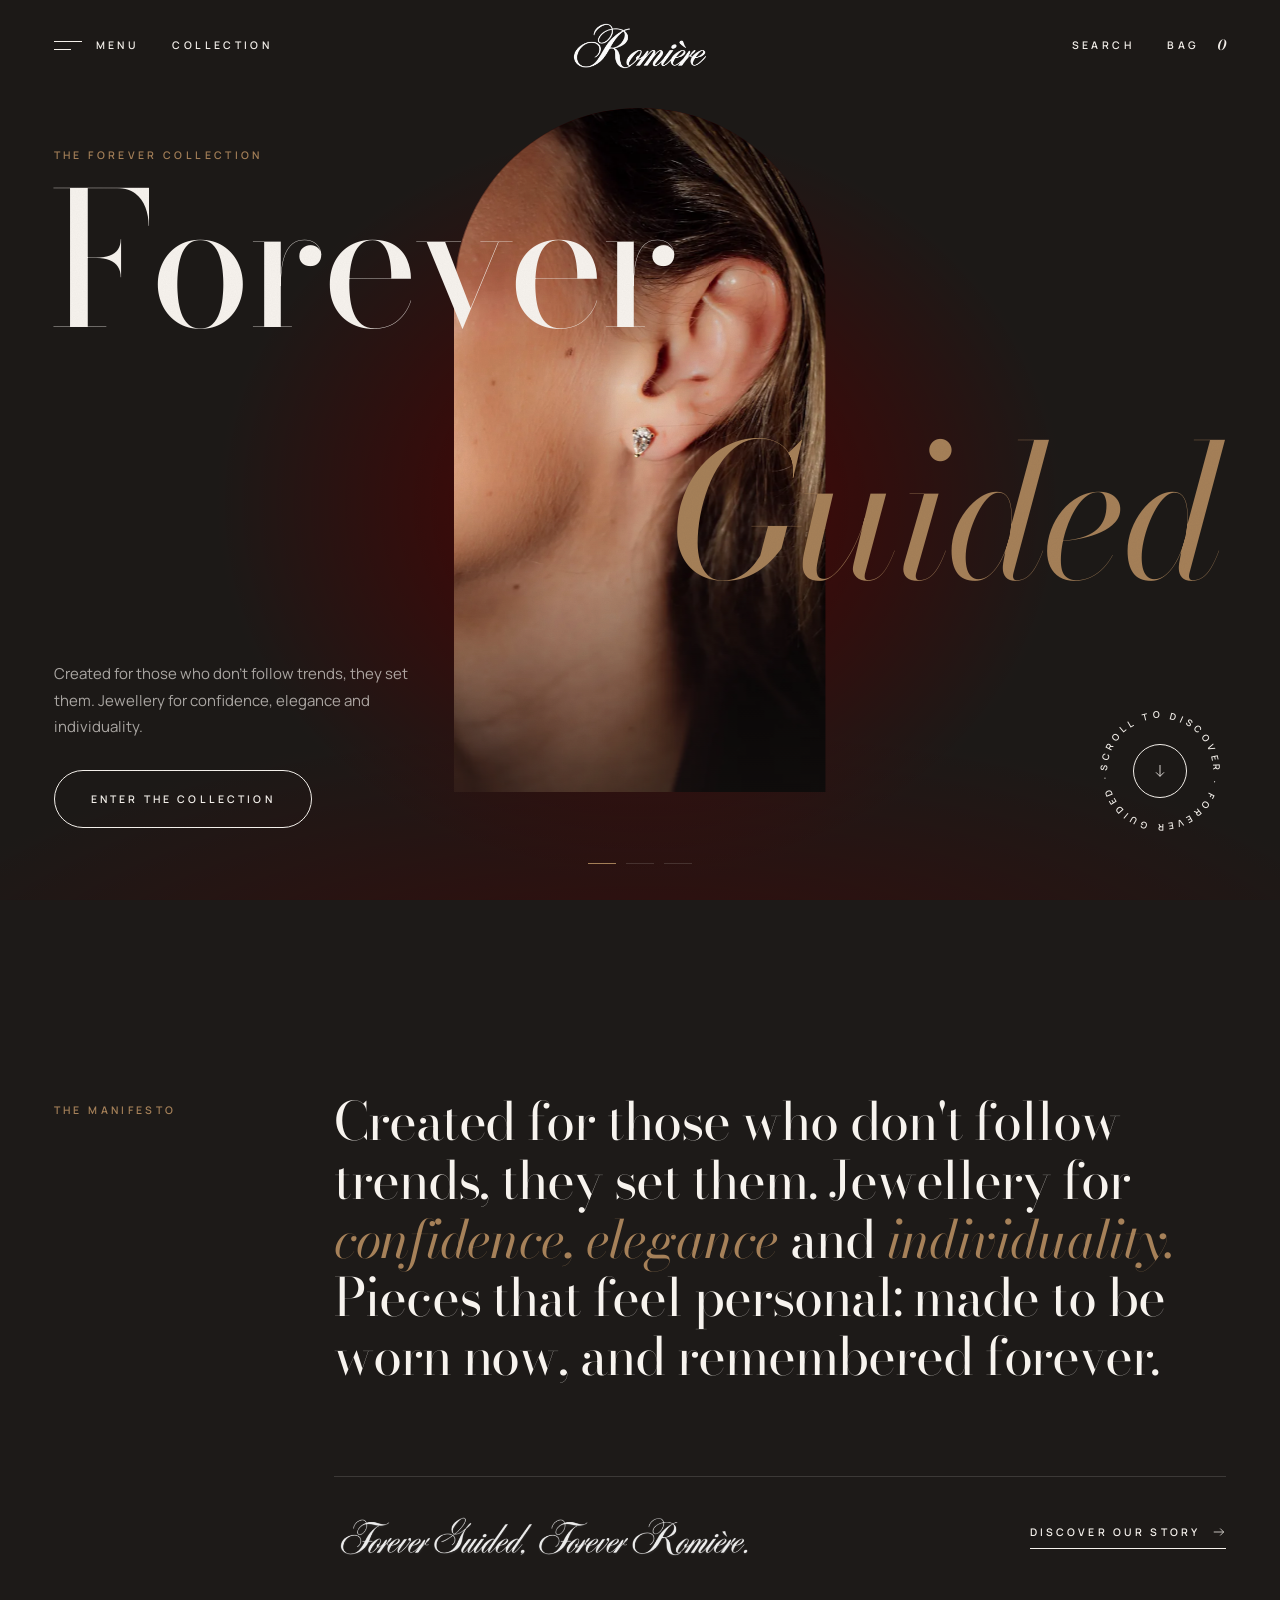
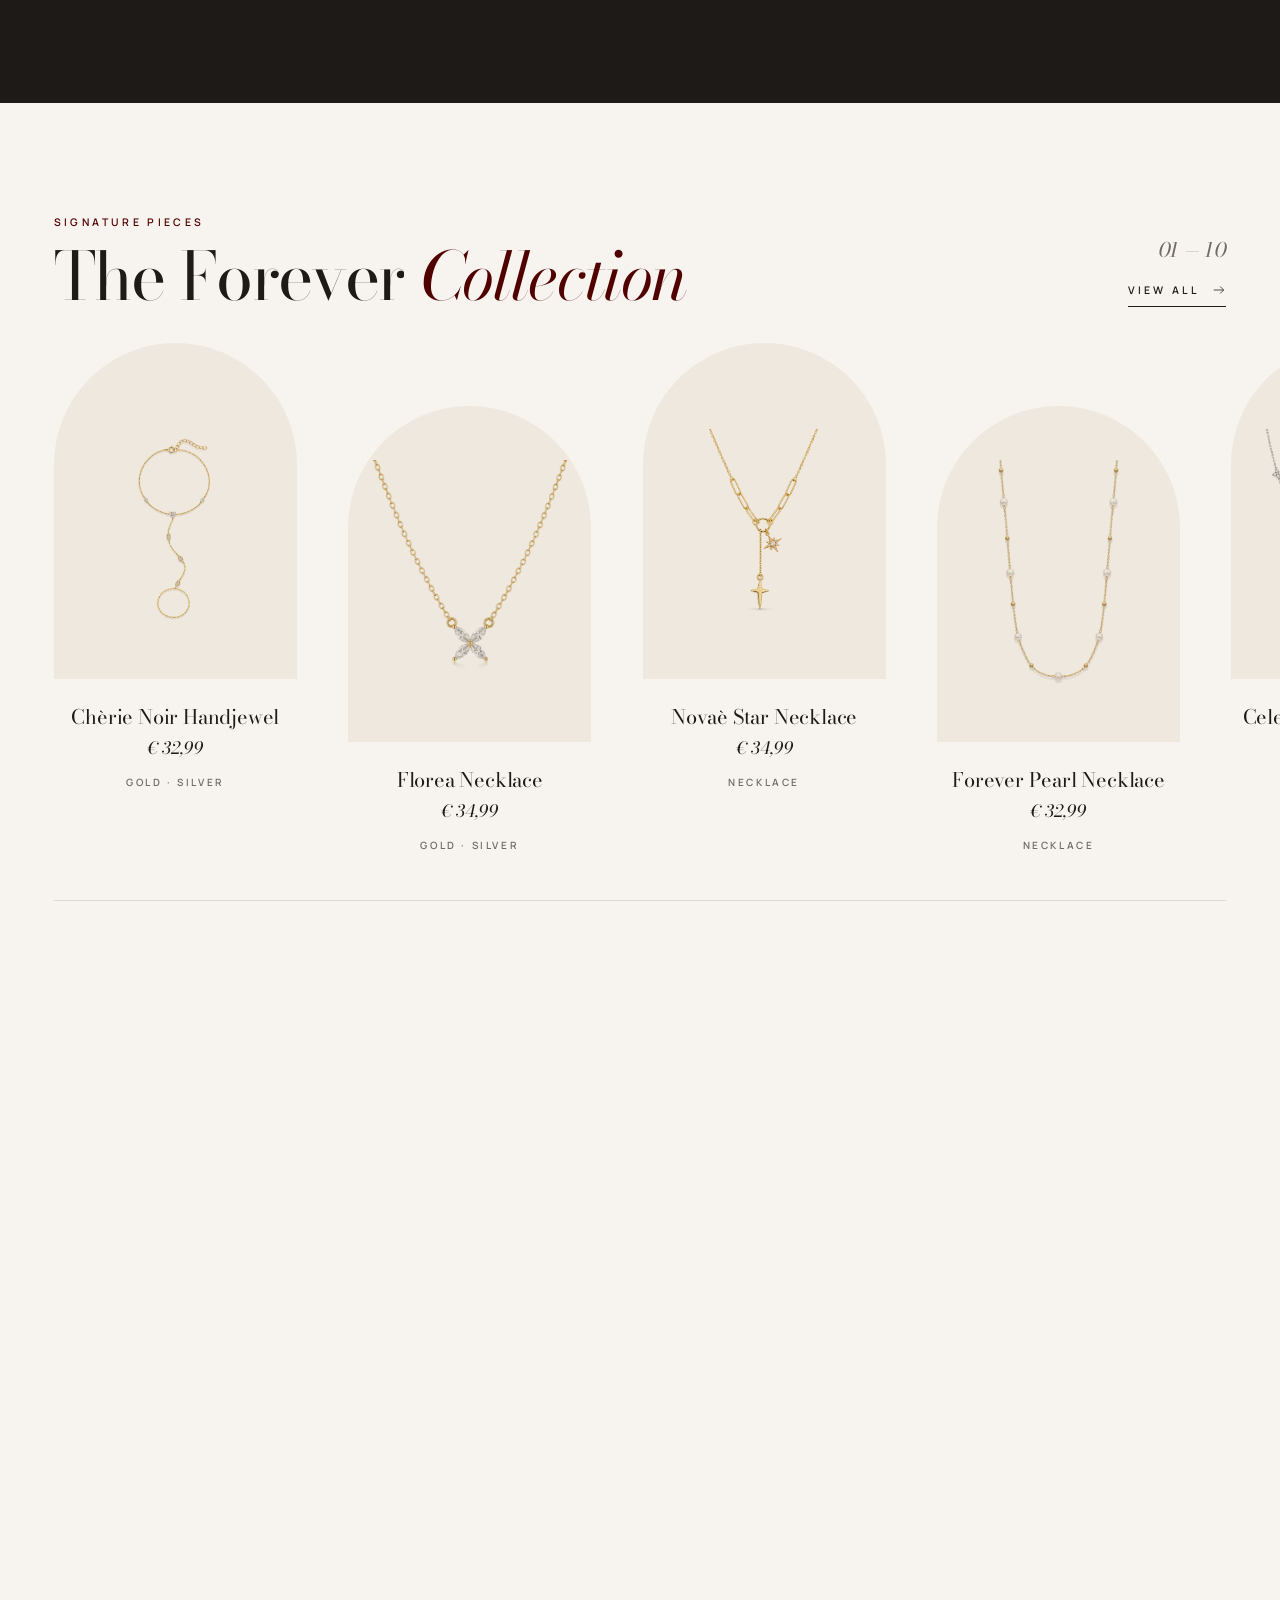
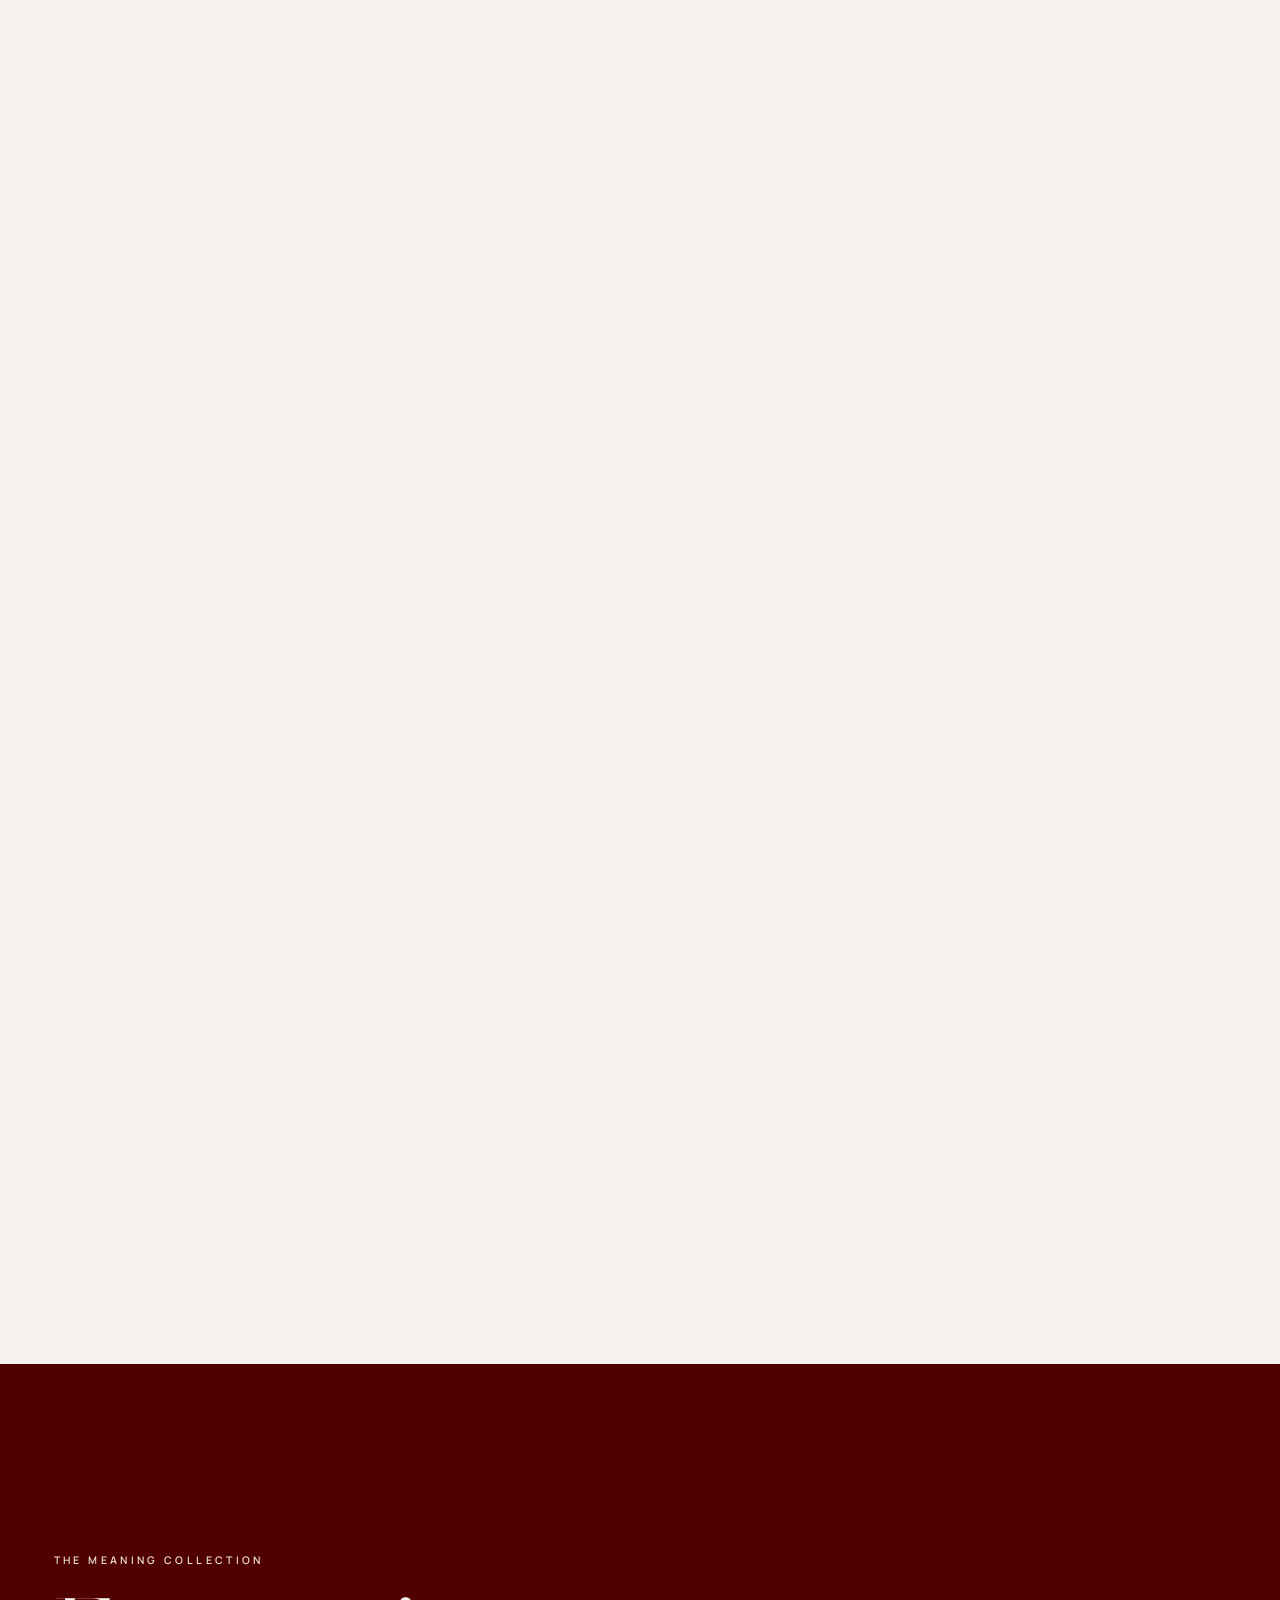
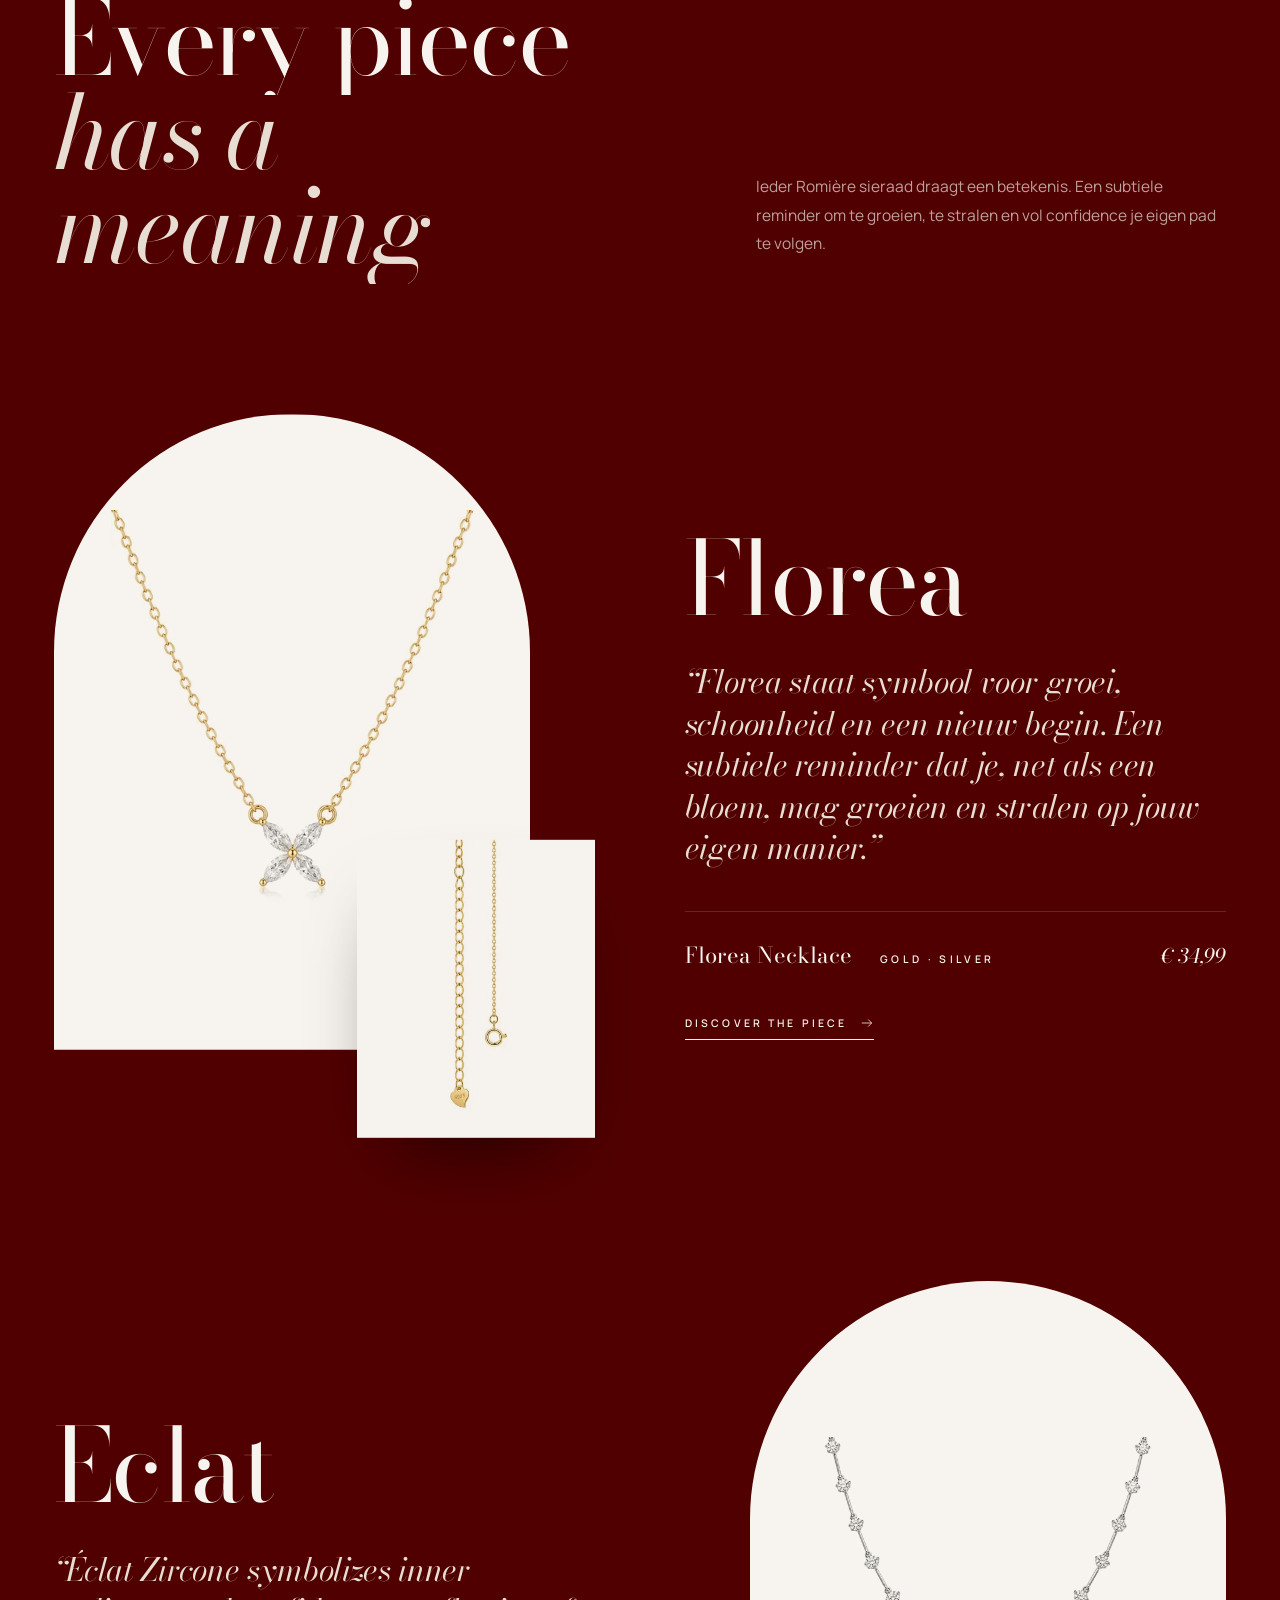
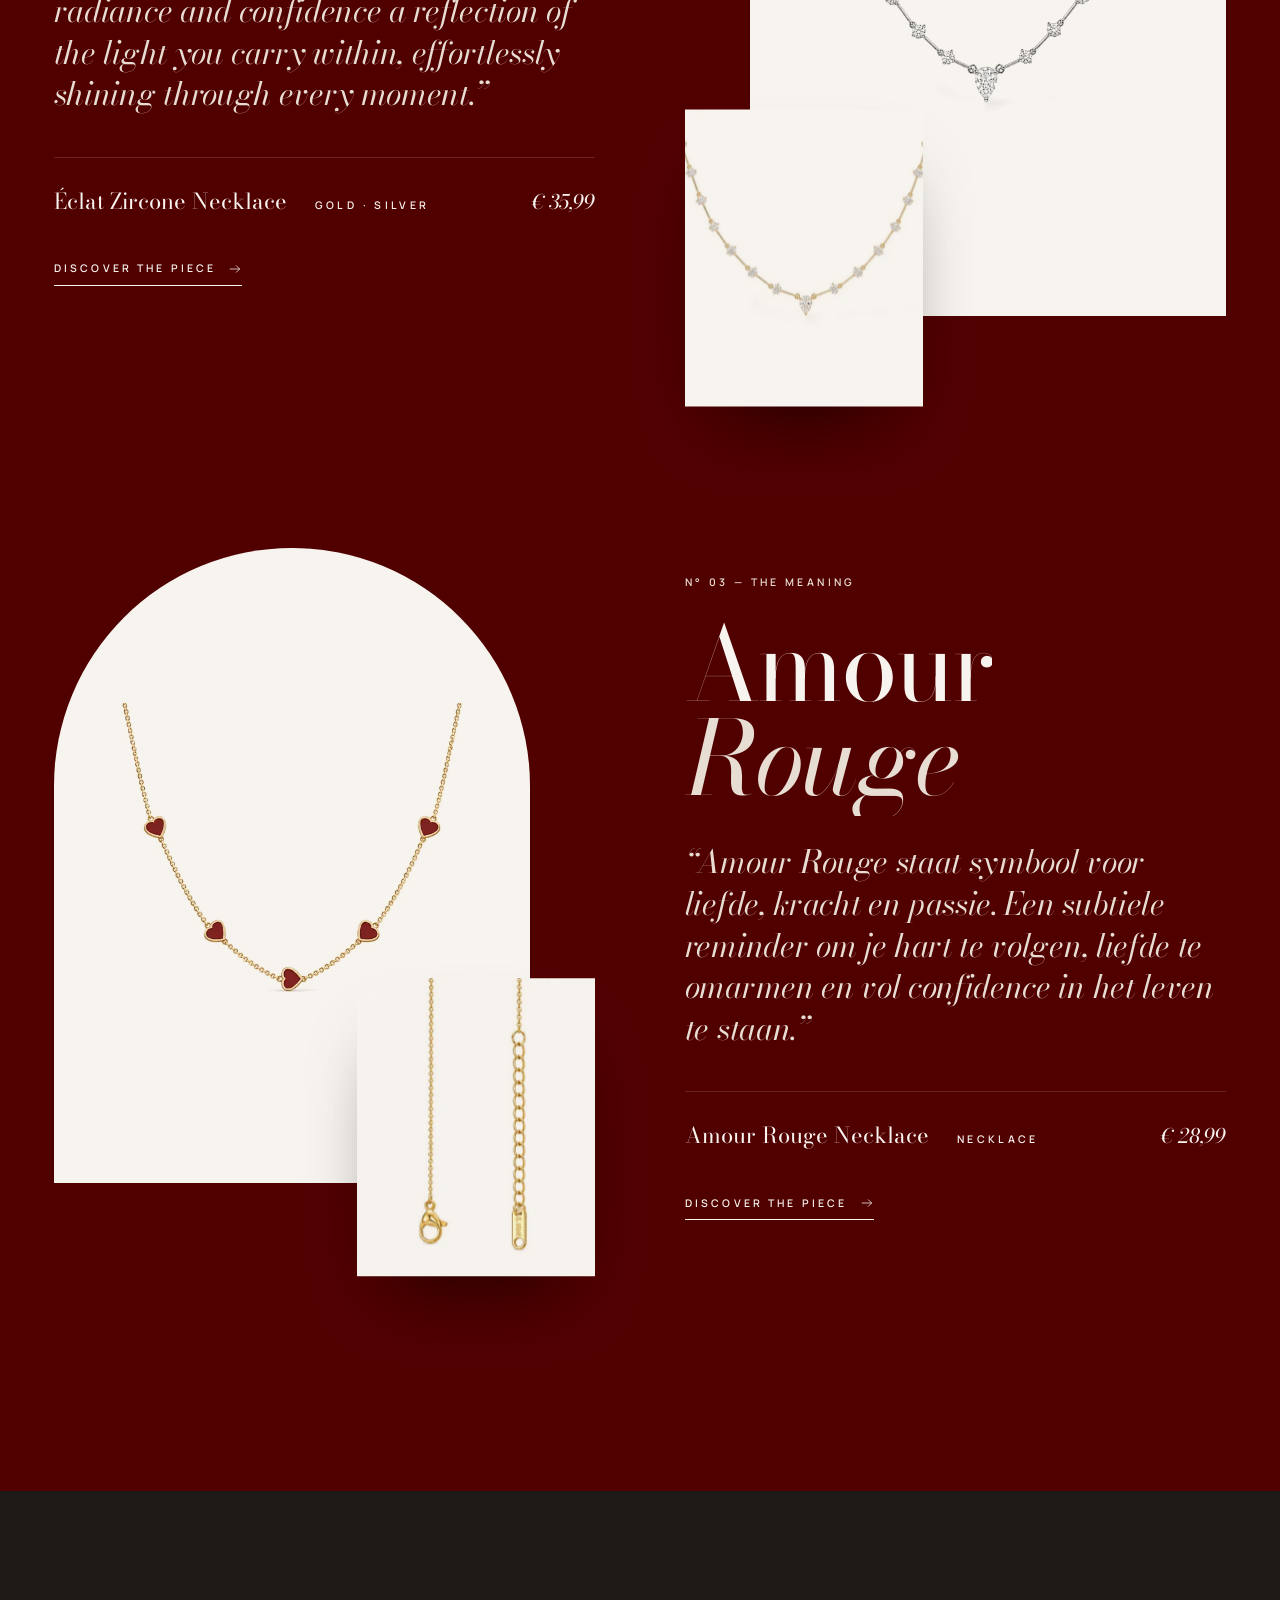
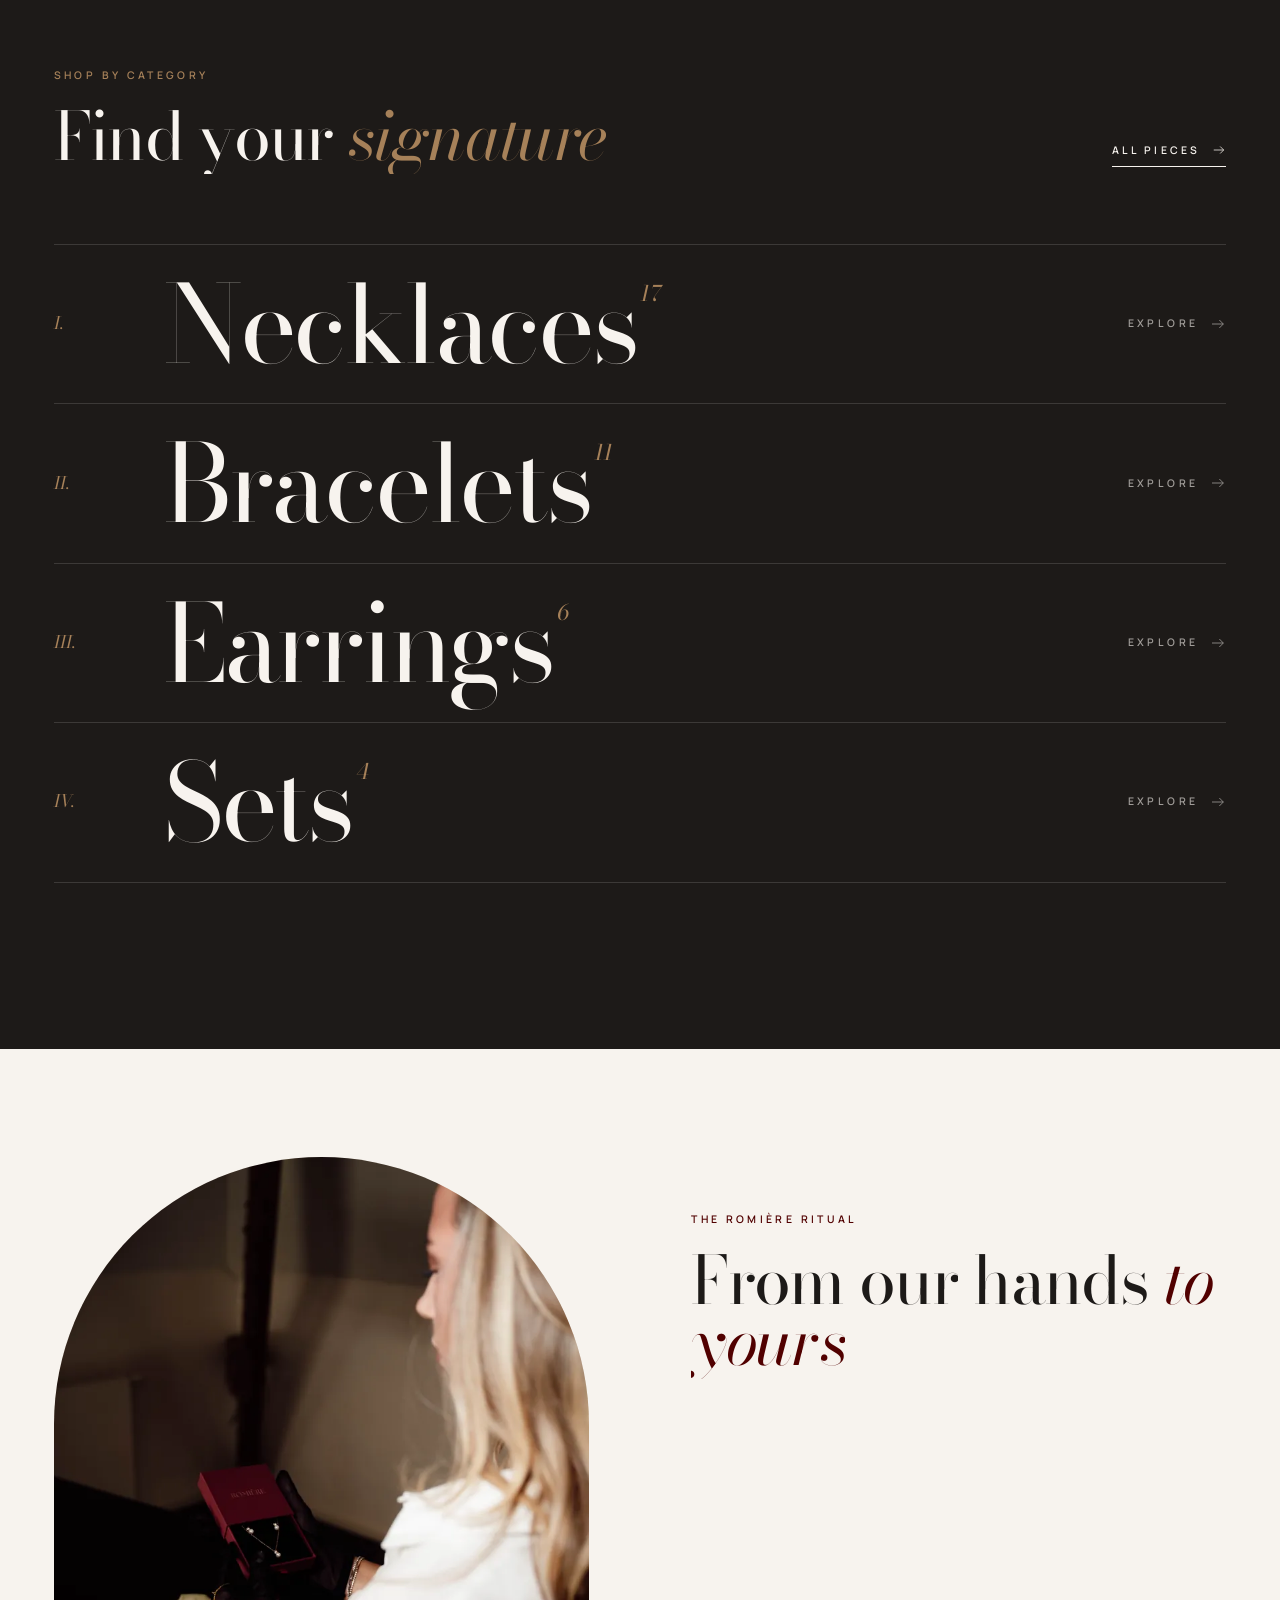
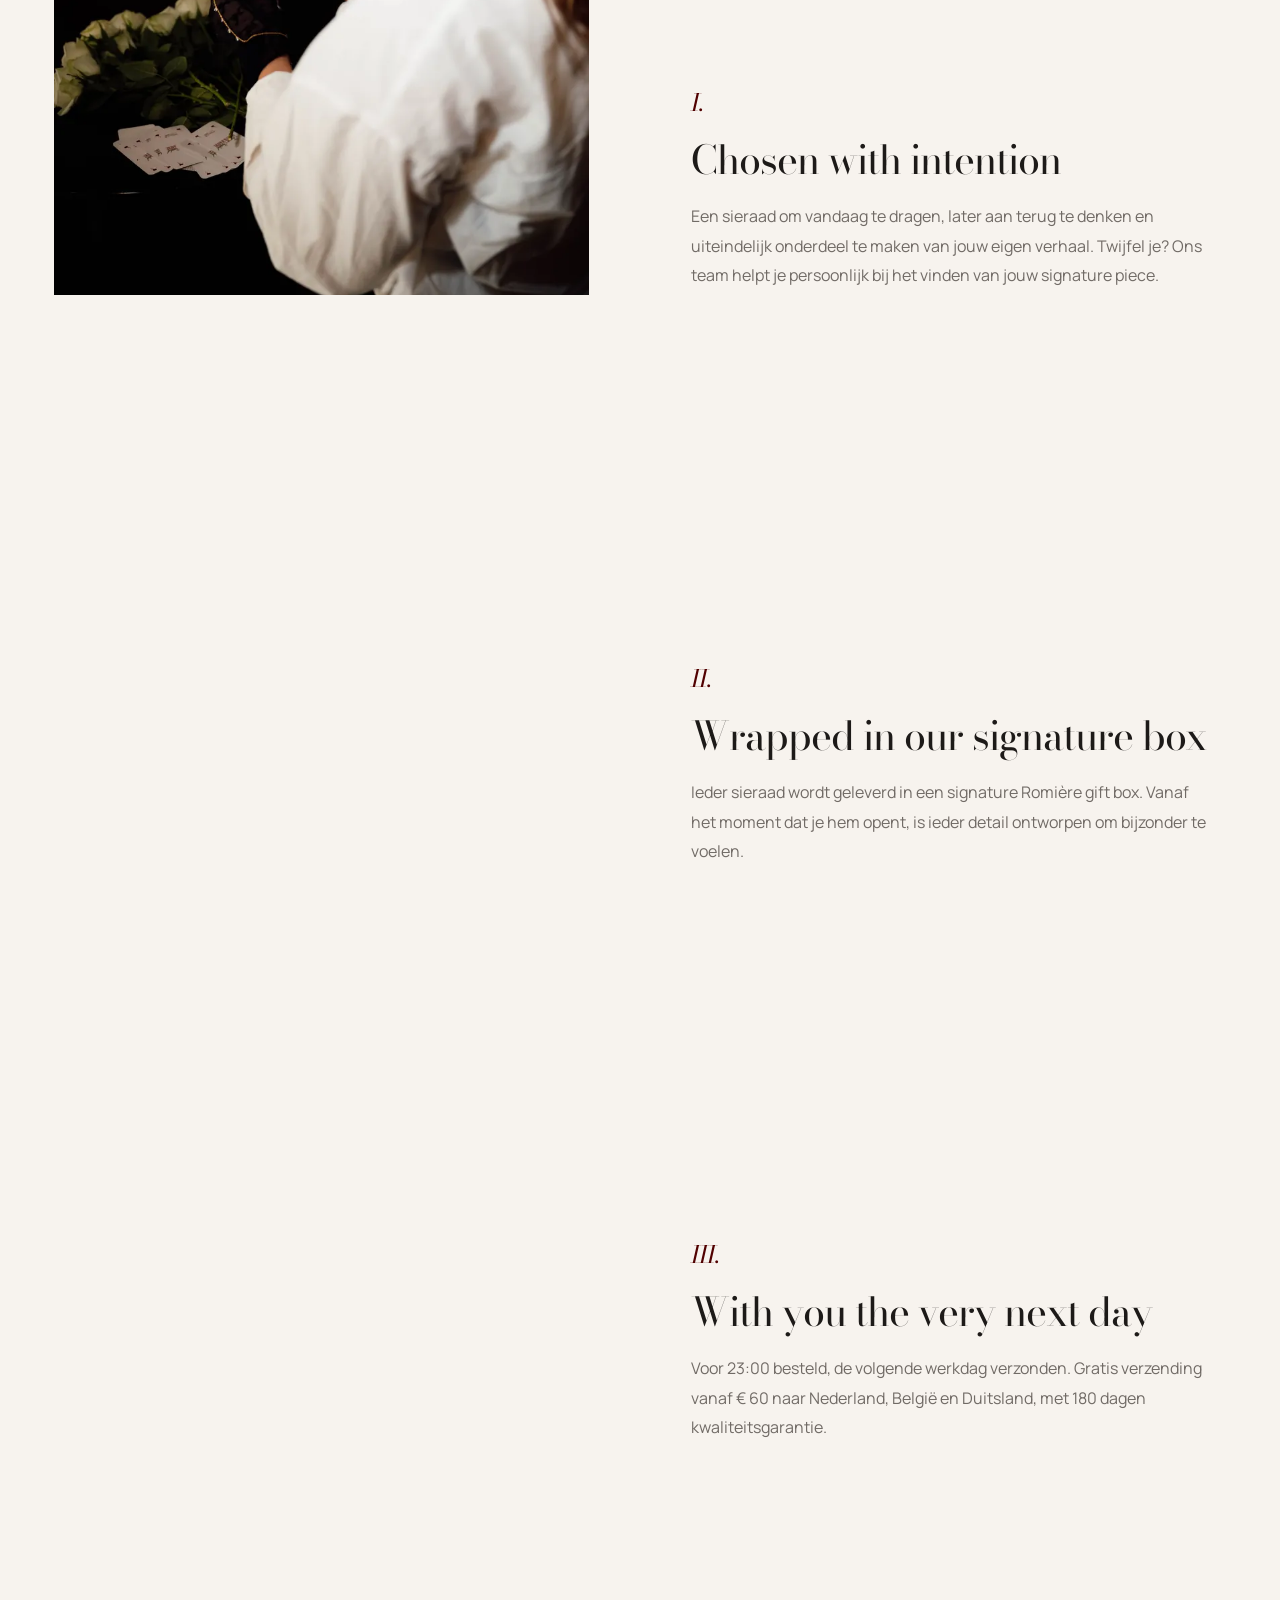
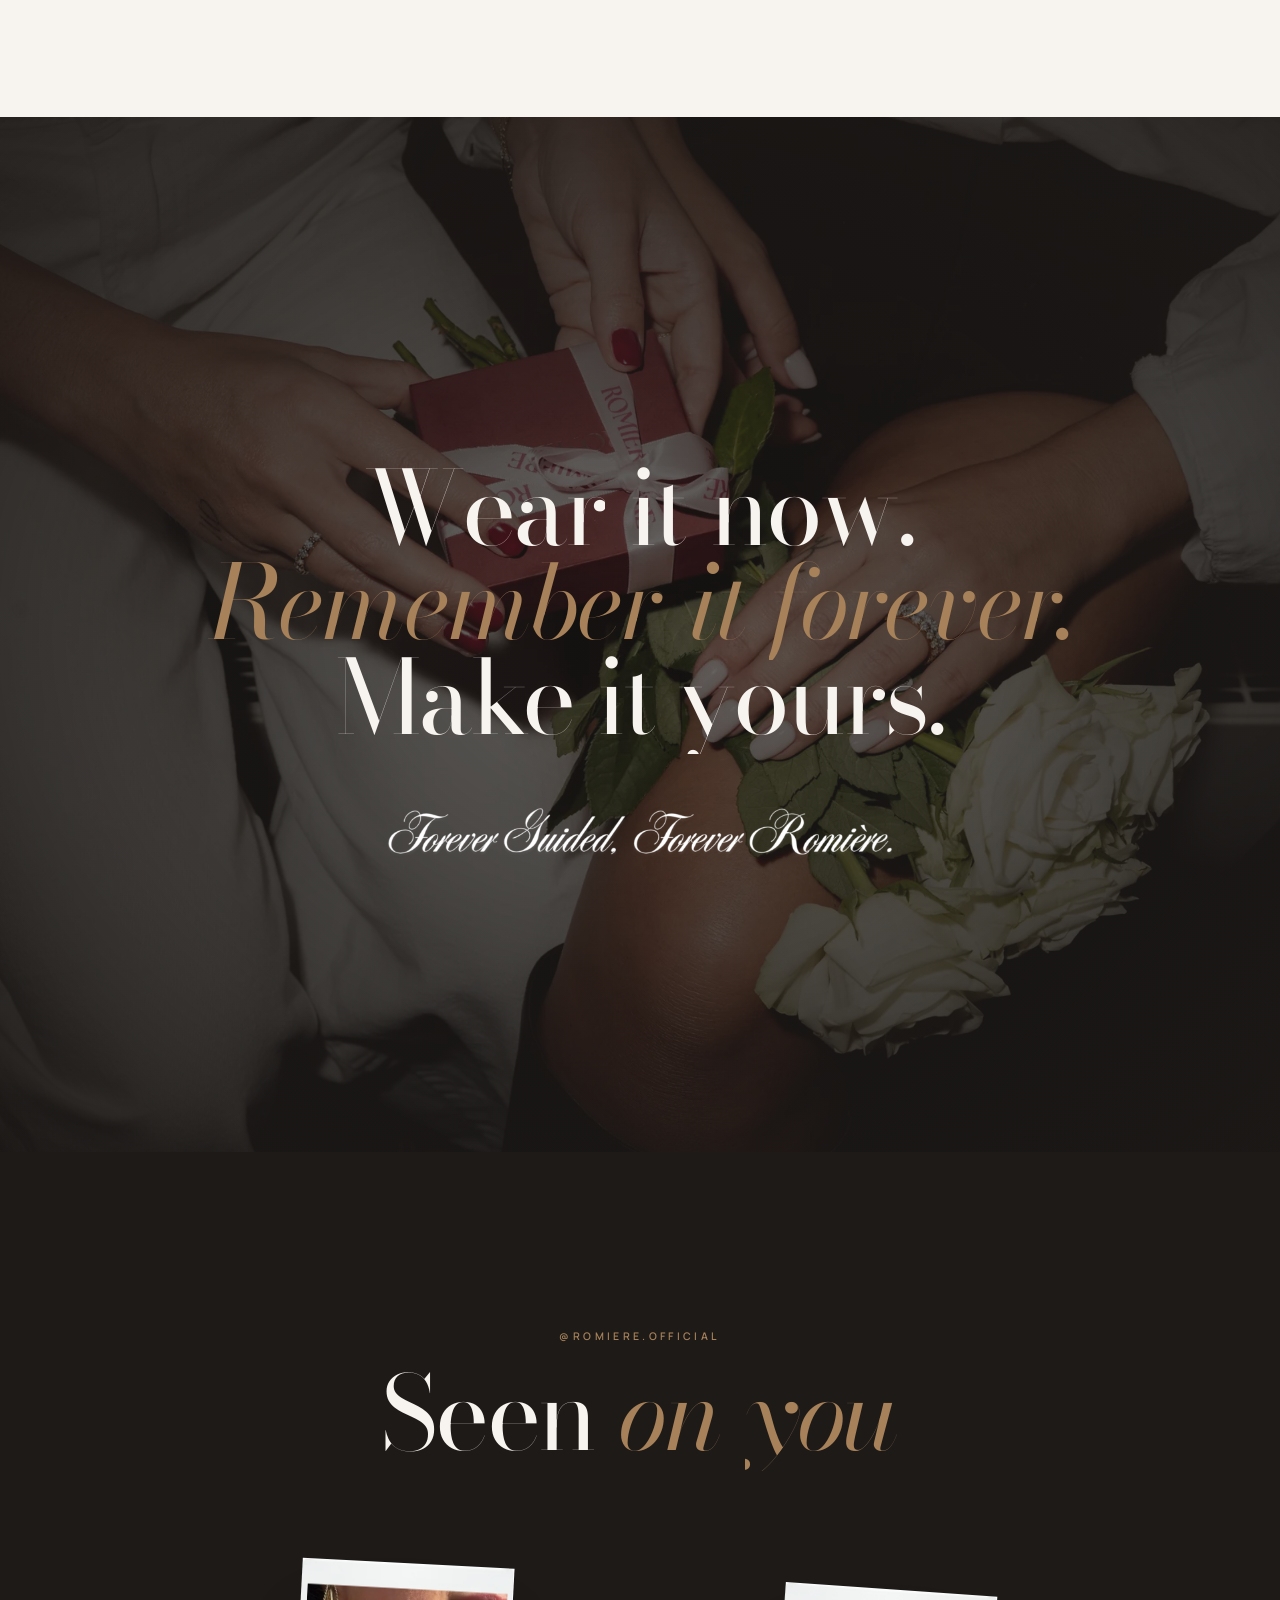
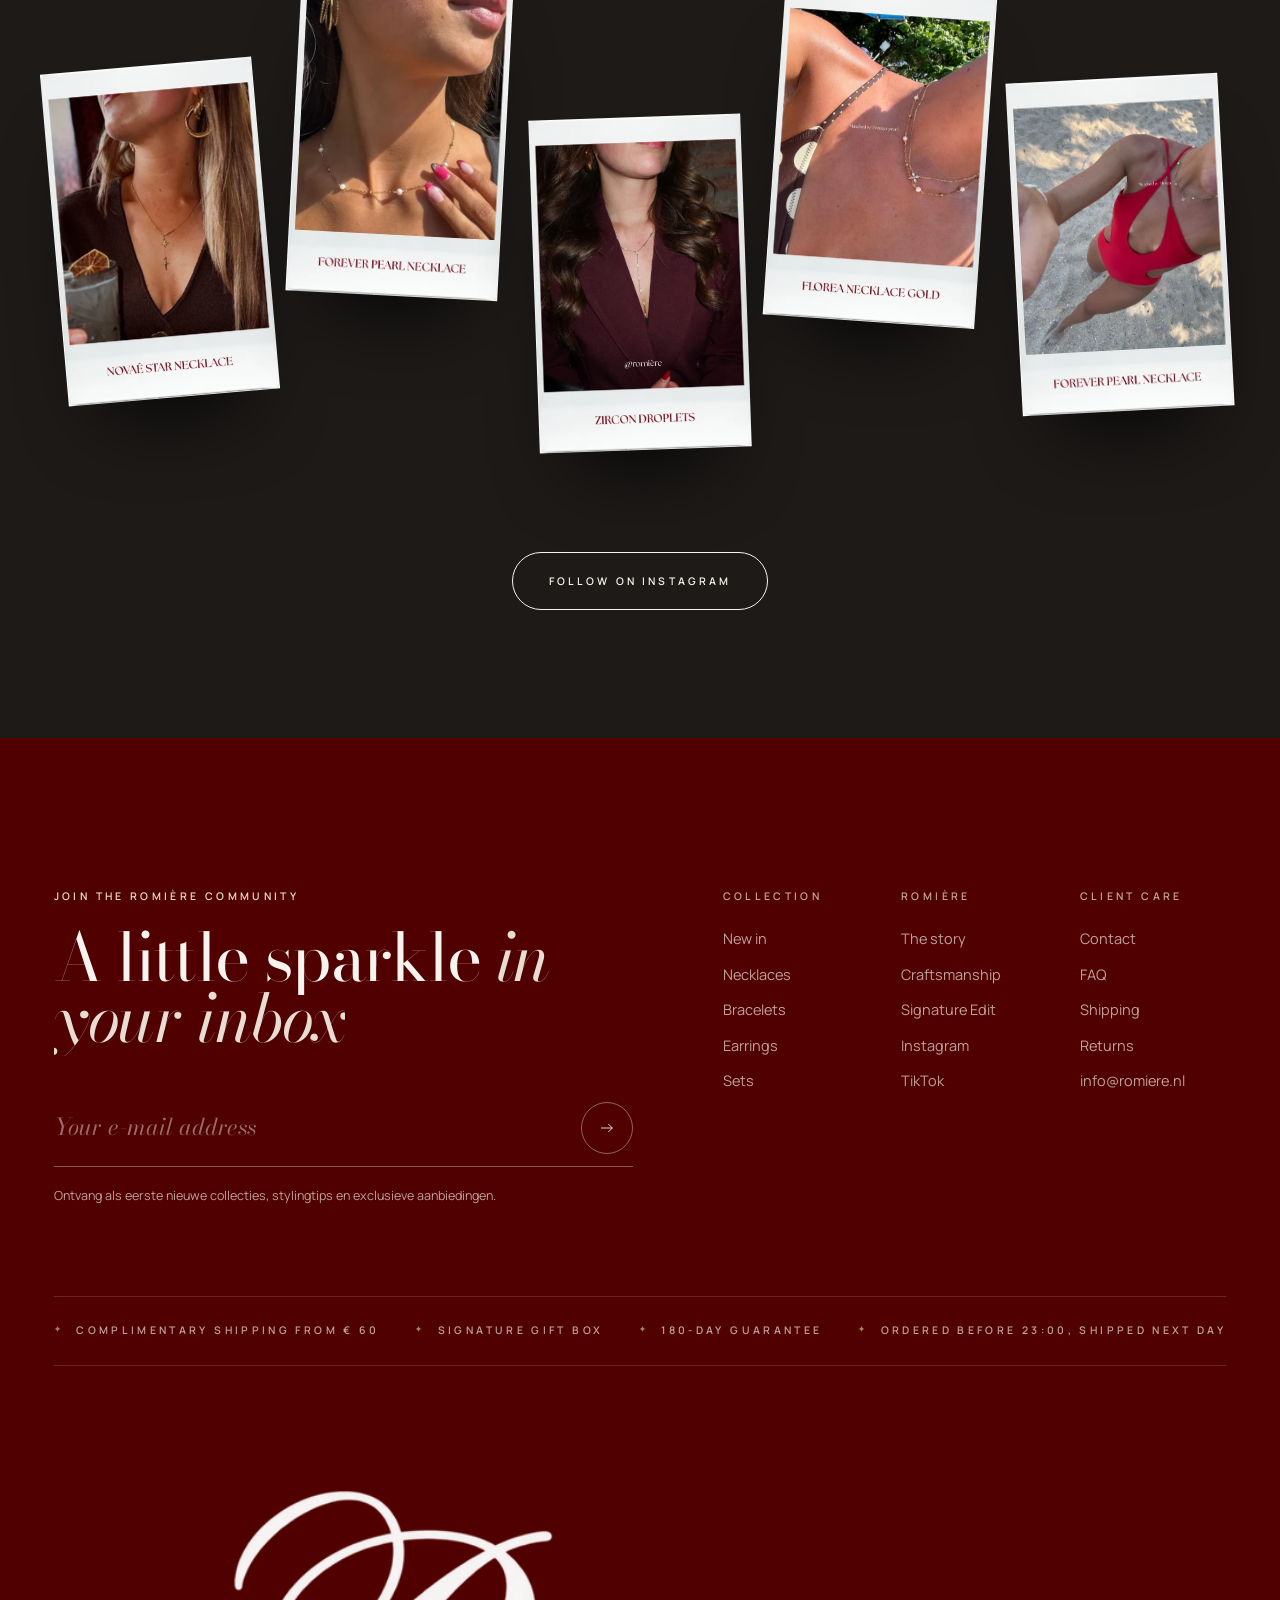
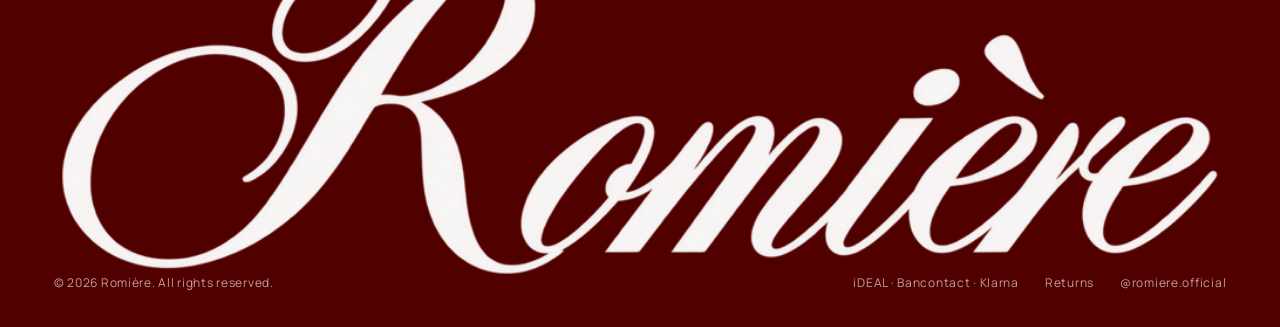
==== commit 6203c553: "Redesign as a cinematic "Maison Romière" experience Replace the first rebuild, which followed the ol" ====
--- a/index.html
+++ b/index.html
@@ -3,9 +3,9 @@
 <head>
   <meta charset="utf-8">
   <meta name="viewport" content="width=device-width, initial-scale=1">
-  <title>Romière — Forever Guided | Jewellery for confidence &amp; elegance</title>
-  <meta name="description" content="Romière: sieraden voor confidence, elegance en individuality. Ontdek de Forever line — necklaces, handjewels, earrings en sets in goud en zilver, geleverd in een signature gift box.">
-  <meta name="theme-color" content="#510000">
+  <title>Romière — Forever Guided</title>
+  <meta name="description" content="Romière: sieraden voor confidence, elegance en individuality. Ontdek de Forever Collection — necklaces, handjewels, earrings en sets in goud en zilver, geleverd in een signature gift box.">
+  <meta name="theme-color" content="#1d1a18">
   <meta property="og:title" content="Romière — Forever Guided">
   <meta property="og:description" content="Jewellery for confidence, elegance and individuality.">
   <meta property="og:image" content="assets/img/editorial/hero-gift-1200.webp">
@@ -13,210 +13,192 @@
   <link rel="apple-touch-icon" href="assets/img/brand/apple-touch-icon.png">
   <link rel="preconnect" href="https://fonts.googleapis.com">
   <link rel="preconnect" href="https://fonts.gstatic.com" crossorigin>
-  <link rel="stylesheet" href="https://fonts.googleapis.com/css2?family=Cormorant+Garamond:ital,wght@0,300;0,400;0,500;1,300;1,400&family=Jost:wght@300;400;500&display=swap">
-  <link rel="preload" as="image" href="assets/img/editorial/hero-gift-2400.webp" imagesrcset="assets/img/editorial/hero-gift-1200.webp 1200w, assets/img/editorial/hero-gift-2400.webp 2400w" imagesizes="100vw">
+  <link rel="stylesheet" href="https://fonts.googleapis.com/css2?family=Bodoni+Moda:ital,opsz,wght@0,6..96,400..600;1,6..96,400..500&family=Manrope:wght@300;400;500;600&display=swap">
+  <link rel="preload" as="image" href="assets/img/editorial/earring-portrait-1200.webp">
   <link rel="stylesheet" href="assets/css/style.css">
 </head>
-<body class="has-hero" data-page="home">
+<body data-page="home">
   <main id="main">
 
-    <!-- Hero -->
-    <section class="hero" aria-label="Romière Forever Guided">
-      <div class="hero__media">
-        <img src="assets/img/editorial/hero-gift-2400.webp"
-             srcset="assets/img/editorial/hero-gift-1200.webp 1200w, assets/img/editorial/hero-gift-2400.webp 2400w"
-             sizes="100vw" alt="Handen openen een wijnrode Romière gift box met witte rozen" fetchpriority="high">
-      </div>
-      <div class="container hero__content">
-        <p class="eyebrow eyebrow--rule" data-enter="1">The Forever line</p>
-        <h1 class="display" data-enter="2">Forever <em>Guided</em></h1>
-        <p class="hero__text" data-enter="3">Created for those who don't follow trends, they set them. Jewellery for confidence, elegance and individuality.</p>
-        <div class="hero__actions" data-enter="4">
-          <a class="btn btn--light" href="shop.html">Discover the collection</a>
-          <a class="btn btn--ghost" href="shop.html?c=bestsellers">Bestsellers</a>
-        </div>
-      </div>
-      <span class="hero__scroll" aria-hidden="true">Scroll</span>
-    </section>
-
-    <!-- Service marquee -->
-    <div class="marquee" aria-label="Servicevoordelen">
-      <div class="marquee__track">
-        <span>180-day quality guarantee</span><span>Free shipping from €&nbsp;60</span><span>Signature gift box included</span><span>Order before 23:00, shipped next day</span>
-        <span aria-hidden="true">180-day quality guarantee</span><span aria-hidden="true">Free shipping from €&nbsp;60</span><span aria-hidden="true">Signature gift box included</span><span aria-hidden="true">Order before 23:00, shipped next day</span>
-      </div>
-    </div>
-
-    <!-- Bestsellers -->
-    <section class="section">
-      <div class="container rail-wrap">
-        <div class="section-head section-head--split reveal">
+    <!-- I. Hero -->
+    <section class="hero t-dark" data-theme="dark" aria-label="Romière — Forever Guided">
+      <div class="hero__glow" aria-hidden="true"></div>
+      <p class="hero__kicker label accent">The Forever Collection</p>
+      <h1 class="hero__title display s-mega">
+        <span class="hero__w hero__w--a"><span>Forever</span></span>
+        <span class="hero__w hero__w--b"><span><em>Guided</em></span></span>
+      </h1>
+      <figure class="hero__arch">
+        <img class="is-active" src="assets/img/editorial/earring-portrait-1200.webp" alt="Close-up van een Romière oorbel" fetchpriority="high">
+        <img src="assets/img/editorial/necklace-reveal-1200.webp" alt="Een fijne gouden ketting met parel" loading="lazy">
+        <img src="assets/img/editorial/hands-layered-1200.webp" alt="Handen met gelaagde Romière handjewels" loading="lazy">
+      </figure>
+      <div class="hero__intro">
+        <p>Created for those who don't follow trends, they set them. Jewellery for confidence, elegance and individuality.</p>
+        <a class="pill" href="shop.html"><span>Enter the collection</span></a>
+      </div>
+      <a class="hero__badge badge" href="#manifesto" aria-label="Scroll naar het verhaal">
+        <svg class="badge__ring" viewBox="0 0 120 120" aria-hidden="true">
+          <defs><path id="badge-circle" d="M60,60 m-48,0 a48,48 0 1,1 96,0 a48,48 0 1,1 -96,0"/></defs>
+          <text><textPath href="#badge-circle" textLength="298" lengthAdjust="spacing">Scroll to discover · Forever Guided ·</textPath></text>
+        </svg>
+        <span class="badge__core"><svg viewBox="0 0 24 24" aria-hidden="true"><path d="M12 3v17M6 14l6 6 6-6"/></svg></span>
+      </a>
+      <div class="hero__count" aria-hidden="true"><i></i><i></i><i></i></div>
+    </section>
+
+    <!-- II. Manifesto -->
+    <section class="manifesto t-dark" id="manifesto" data-theme="dark">
+      <div class="wrap manifesto__grid">
+        <p class="label accent">The manifesto</p>
+        <div>
+          <p class="manifesto__text" data-scrub>Created for those who don't follow trends, they set them. Jewellery for <em>confidence, elegance</em> and <em>individuality.</em> Pieces that feel personal: made to be worn now, and remembered forever.</p>
+          <div class="manifesto__foot">
+            <img src="assets/img/brand/forever-guided-signature-white.png" alt="Forever Guided, Forever Romière." loading="lazy">
+            <a class="uline" href="story.html">Discover our story <svg viewBox="0 0 24 24" aria-hidden="true"><path d="M3 12h17M14 6l6 6-6 6"/></svg></a>
+          </div>
+        </div>
+      </div>
+    </section>
+
+    <!-- III. The collection, travelling sideways -->
+    <section class="hcol t-light" data-theme="light" data-hscroll>
+      <div class="hcol__sticky">
+        <div class="wrap hcol__head">
           <div>
-            <p class="eyebrow eyebrow--rule">Loved by you</p>
-            <h2 class="title-xl">Best<em>sellers</em></h2>
-            <p>Our most-loved jewellery, chosen time and again by the Romière community.</p>
-          </div>
-          <div class="rail-nav">
-            <button class="rail-btn" type="button" data-rail="-1" aria-label="Vorige"><svg viewBox="0 0 24 24" aria-hidden="true"><path d="M15 5l-7 7 7 7"/></svg></button>
-            <button class="rail-btn" type="button" data-rail="1" aria-label="Volgende"><svg viewBox="0 0 24 24" aria-hidden="true"><path d="M9 5l7 7-7 7"/></svg></button>
-          </div>
-        </div>
-        <div class="rail reveal" data-delay="1" data-products="bestsellers"></div>
-        <div class="rail-progress" aria-hidden="true"><span></span></div>
-      </div>
-    </section>
-
-    <!-- The Signature Edit -->
-    <section class="split">
-      <div class="split__media">
-        <img src="assets/img/editorial/necklace-reveal-1200.webp"
-             srcset="assets/img/editorial/necklace-reveal-1200.webp 1200w, assets/img/editorial/necklace-reveal-2400.webp 2400w"
-             sizes="(max-width: 960px) 100vw, 52vw" alt="Een fijne gouden ketting wordt uit de Romière box gehaald" loading="lazy">
-      </div>
-      <div class="split__body">
-        <p class="eyebrow eyebrow--rule reveal">Find your signature piece</p>
-        <h2 class="title-lg reveal" data-delay="1">The Signature <em>Edit</em></h2>
-        <p class="reveal" data-delay="1">The right jewellery does more than complete a look. It reflects who you are, marks a moment and becomes part of your story.</p>
-        <p class="reveal" data-delay="2">Die ene necklace waar je iedere ochtend opnieuw naar grijpt, of een piece dat je stilletjes herinnert aan een moment, een persoon of een gevoel.</p>
-        <a class="btn btn--outline reveal" data-delay="2" href="story.html#signature-edit">Explore the edit</a>
-      </div>
-    </section>
-
-    <!-- Categories -->
-    <section class="section">
-      <div class="container">
-        <div class="section-head reveal">
-          <p class="eyebrow eyebrow--center">Shop by category</p>
-          <h2 class="title-xl">Find your <em>signature</em></h2>
-        </div>
-        <div class="categories">
-          <a class="category reveal" href="shop.html?c=necklaces">
-            <img src="assets/img/editorial/necklace-portrait-1200.webp" alt="" loading="lazy">
-            <div class="category__label"><div><small>Collection</small><h3>Necklaces</h3></div><span class="category__arrow"><svg viewBox="0 0 24 24" aria-hidden="true"><path d="M4 12h15M13 6l6 6-6 6"/></svg></span></div>
-          </a>
-          <a class="category reveal" data-delay="1" href="shop.html?c=bracelets">
-            <img src="assets/img/editorial/hands-layered-1200.webp" alt="" loading="lazy">
-            <div class="category__label"><div><small>Collection</small><h3>Bracelets</h3></div><span class="category__arrow"><svg viewBox="0 0 24 24" aria-hidden="true"><path d="M4 12h15M13 6l6 6-6 6"/></svg></span></div>
-          </a>
-          <a class="category reveal" data-delay="2" href="shop.html?c=earrings">
-            <img src="assets/img/editorial/earring-portrait-1200.webp" alt="" loading="lazy">
-            <div class="category__label"><div><small>Collection</small><h3>Earrings</h3></div><span class="category__arrow"><svg viewBox="0 0 24 24" aria-hidden="true"><path d="M4 12h15M13 6l6 6-6 6"/></svg></span></div>
-          </a>
-          <a class="category reveal" data-delay="3" href="shop.html?c=sets">
-            <img src="assets/img/editorial/signature-box-1200.webp" alt="" loading="lazy">
-            <div class="category__label"><div><small>Sets &amp; gifts</small><h3>Gifts</h3></div><span class="category__arrow"><svg viewBox="0 0 24 24" aria-hidden="true"><path d="M4 12h15M13 6l6 6-6 6"/></svg></span></div>
-          </a>
-        </div>
-      </div>
-    </section>
-
-    <!-- Statement -->
-    <section class="statement">
-      <div class="container--narrow">
-        <div class="ornament reveal"><svg viewBox="0 0 10 10" aria-hidden="true"><path d="M5 0l1.2 3.8L10 5 6.2 6.2 5 10 3.8 6.2 0 5l3.8-1.2z" fill="currentColor"/></svg></div>
-        <p class="eyebrow eyebrow--center reveal">Forever Romière</p>
-        <h2 class="title-xl statement__lines reveal" data-delay="1">
-          <span>Wear it now.</span>
-          <span><em>Remember it forever.</em></span>
-          <span>Make it yours.</span>
-        </h2>
-        <p class="reveal" data-delay="2">Vanaf het moment dat je onze signature box opent, is ieder detail ontworpen om bijzonder te voelen. Van de verpakking tot het piece dat erin op je wacht: every detail has a meaning.</p>
-        <img class="statement__sign reveal" data-delay="3" src="assets/img/brand/forever-guided-signature-white.png" alt="Forever Guided, Forever Romière." loading="lazy">
-      </div>
-    </section>
-
-    <!-- New in -->
-    <section class="section">
-      <div class="container">
-        <div class="section-head section-head--split reveal">
+            <p class="label accent">Signature pieces</p>
+            <h2 class="display s-lg" data-split>The Forever <em>Collection</em></h2>
+          </div>
+          <div style="text-align:right">
+            <span class="hcol__count" data-hcol-count>01 — 10</span><br>
+            <a class="uline" href="shop.html" style="margin-top:14px">View all <svg viewBox="0 0 24 24" aria-hidden="true"><path d="M3 12h17M14 6l6 6-6 6"/></svg></a>
+          </div>
+        </div>
+        <div class="hcol__track" data-track></div>
+        <div class="hcol__progress" aria-hidden="true"><span></span></div>
+      </div>
+    </section>
+
+    <!-- IV. The meaning collection -->
+    <section class="chapters t-wine" data-theme="dark">
+      <div class="wrap">
+        <header class="chapters__head">
           <div>
-            <p class="eyebrow eyebrow--rule">Just arrived</p>
-            <h2 class="title-xl">New <em>in</em></h2>
-          </div>
-          <a class="link" href="shop.html?c=new-in">View all new in</a>
-        </div>
-        <div class="product-grid reveal" data-delay="1" data-products="new-in" data-limit="4"></div>
-      </div>
-    </section>
-
-    <!-- The art of gifting -->
-    <section class="section--tight" style="padding-top:0">
-      <div class="container gallery">
-        <figure class="gallery__a reveal">
-          <img src="assets/img/editorial/ribbon-roses-1200.webp" alt="Witte rozen met een Romière lint en signature kaartjes" loading="lazy">
-        </figure>
-        <figure class="gallery__b reveal" data-delay="1">
-          <img src="assets/img/editorial/ritual-box-1200.webp" alt="Een vrouw opent een Romière box" loading="lazy">
-        </figure>
-        <figure class="gallery__c reveal" data-delay="2">
-          <img src="assets/img/editorial/the-edit-1200.webp" alt="Twee vrouwen bekijken samen een Romière kaart" loading="lazy">
-        </figure>
-        <div class="gallery__text reveal">
-          <p class="eyebrow eyebrow--rule">The art of gifting</p>
-          <h2 class="title-lg">Signature gift box, <em>always included</em></h2>
-          <p>Ieder sieraad wordt geleverd in een signature Romière gift box. Een sieraad om vandaag te dragen, later aan terug te denken en uiteindelijk onderdeel te maken van jouw eigen verhaal.</p>
-          <a class="link" href="shop.html?c=sets" style="align-self:flex-start;margin-top:12px">Shop gift sets</a>
-        </div>
-      </div>
-    </section>
-
-    <!-- Craftsmanship -->
-    <section class="section section--cream">
-      <div class="container">
-        <div class="section-head reveal">
-          <p class="eyebrow eyebrow--center">Behind the jewellery</p>
-          <h2 class="title-xl">Designed in <em>every detail</em></h2>
-          <p>Van de glans van het metaal tot de manier waarop een steen het licht vangt: ieder element wordt gekozen met aandacht voor uitstraling en kwaliteit.</p>
-        </div>
-        <div class="materials">
-          <div class="material reveal"><span class="material__num">I.</span><h3>925 Sterling Silver</h3><p>Een tijdloze basis met een zachte, heldere glans.</p></div>
-          <div class="material reveal" data-delay="1"><span class="material__num">II.</span><h3>18K Gold Plating</h3><p>Een warme gouden finish die iedere look verfijnt.</p></div>
-          <div class="material reveal" data-delay="2"><span class="material__num">III.</span><h3>Freshwater Pearls</h3><p>Natuurlijke parels, elk met een eigen subtiele glow.</p></div>
-          <div class="material reveal" data-delay="3"><span class="material__num">IV.</span><h3>Zirconia</h3><p>Fonkelende stenen die het licht vangen bij iedere beweging.</p></div>
-        </div>
-        <p style="text-align:center;margin-top:56px" class="reveal"><a class="link" href="story.html#craftsmanship">Discover the craftsmanship</a></p>
-      </div>
-    </section>
-
-    <!-- Instagram -->
-    <section class="section--tight">
-      <div class="container">
-        <div class="section-head reveal">
-          <p class="eyebrow eyebrow--center">@romiere.official</p>
-          <h2 class="title-xl">Guided <em>forever?</em></h2>
-        </div>
-      </div>
-      <div class="insta reveal">
-        <a href="https://www.instagram.com/romiere.official/" target="_blank" rel="noopener" aria-label="Romière op Instagram"><img src="assets/img/editorial/hands-layered-1200.webp" alt="" loading="lazy"></a>
-        <a href="https://www.instagram.com/romiere.official/" target="_blank" rel="noopener" aria-label="Romière op Instagram"><img src="assets/img/products/elora-necklace-4-600.webp" alt="" loading="lazy"></a>
-        <a href="https://www.instagram.com/romiere.official/" target="_blank" rel="noopener" aria-label="Romière op Instagram"><img src="assets/img/editorial/earring-portrait-1200.webp" alt="" loading="lazy"></a>
-        <a href="https://www.instagram.com/romiere.official/" target="_blank" rel="noopener" aria-label="Romière op Instagram"><img src="assets/img/products/the-patricia-hand-chain-gold-silver-3-600.webp" alt="" loading="lazy"></a>
-        <a href="https://www.instagram.com/romiere.official/" target="_blank" rel="noopener" aria-label="Romière op Instagram"><img src="assets/img/editorial/signature-box-1200.webp" alt="" loading="lazy"></a>
-        <a href="https://www.instagram.com/romiere.official/" target="_blank" rel="noopener" aria-label="Romière op Instagram"><img src="assets/img/products/elora-earrings-3-600.webp" alt="" loading="lazy"></a>
-      </div>
-      <p style="text-align:center;margin-top:48px" class="reveal"><a class="btn btn--outline" href="https://www.instagram.com/romiere.official/" target="_blank" rel="noopener">Follow on Instagram</a></p>
-    </section>
-
-    <!-- Benefits -->
-    <section class="section--tight" style="border-top:1px solid var(--line)">
-      <div class="container benefits">
-        <div class="benefit reveal">
-          <svg viewBox="0 0 32 32" aria-hidden="true"><path d="M16 3l11 4v8c0 7-5 12-11 14C10 27 5 22 5 15V7z"/><path d="M11 16l3.5 3.5L21 13"/></svg>
-          <h3>180-day guarantee</h3><p>Made to be worn, made to last</p>
-        </div>
-        <div class="benefit reveal" data-delay="1">
-          <svg viewBox="0 0 32 32" aria-hidden="true"><circle cx="16" cy="16" r="12"/><path d="M16 9v7l5 3"/></svg>
-          <h3>Fast delivery</h3><p>Voor 23:00 besteld, morgen verzonden</p>
-        </div>
-        <div class="benefit reveal" data-delay="2">
-          <svg viewBox="0 0 32 32" aria-hidden="true"><rect x="5" y="12" width="22" height="15"/><path d="M3 8h26v4H3zM16 8v19M16 8c-2-4-7-5-7-2s4 2 7 2c3 0 7 1 7-2s-5-2-7 2"/></svg>
-          <h3>Gift box included</h3><p>Beautifully wrapped</p>
-        </div>
-        <div class="benefit reveal" data-delay="3">
-          <svg viewBox="0 0 32 32" aria-hidden="true"><path d="M3 8h16v14H3zM19 13h6l4 5v4H19z"/><circle cx="9" cy="24" r="2.5"/><circle cx="24" cy="24" r="2.5"/></svg>
-          <h3>Free shipping €&nbsp;60+</h3><p>NL, BE &amp; DE</p>
-        </div>
-      </div>
+            <p class="label accent">The meaning collection</p>
+            <h2 class="display s-xl" data-split>Every piece <em>has a meaning</em></h2>
+          </div>
+          <p class="body-copy" data-reveal>Ieder Romière sieraad draagt een betekenis. Een subtiele reminder om te groeien, te stralen en vol confidence je eigen pad te volgen.</p>
+        </header>
+        <div data-chapters></div>
+      </div>
+    </section>
+
+    <!-- V. Category index -->
+    <section class="index t-dark" data-theme="dark" data-index>
+      <div class="wrap">
+        <div class="index__head">
+          <div>
+            <p class="label accent">Shop by category</p>
+            <h2 class="display s-lg" data-split>Find your <em>signature</em></h2>
+          </div>
+          <a class="uline" href="shop.html">All pieces <svg viewBox="0 0 24 24" aria-hidden="true"><path d="M3 12h17M14 6l6 6-6 6"/></svg></a>
+        </div>
+        <ul class="index__list">
+          <li><a class="index__row" href="shop.html?c=necklaces" data-img="necklace-portrait">
+            <span class="roman">I.</span><span class="index__word">Necklaces<sup data-count="necklaces"></sup></span>
+            <span class="index__go label">Explore <svg viewBox="0 0 24 24" aria-hidden="true"><path d="M3 12h17M14 6l6 6-6 6"/></svg></span>
+            <span class="index__thumb"><img src="assets/img/editorial/necklace-portrait-1200.webp" alt="" loading="lazy"></span>
+          </a></li>
+          <li><a class="index__row" href="shop.html?c=bracelets" data-img="hands-layered">
+            <span class="roman">II.</span><span class="index__word">Bracelets<sup data-count="bracelets"></sup></span>
+            <span class="index__go label">Explore <svg viewBox="0 0 24 24" aria-hidden="true"><path d="M3 12h17M14 6l6 6-6 6"/></svg></span>
+            <span class="index__thumb"><img src="assets/img/editorial/hands-layered-1200.webp" alt="" loading="lazy"></span>
+          </a></li>
+          <li><a class="index__row" href="shop.html?c=earrings" data-img="earring-portrait">
+            <span class="roman">III.</span><span class="index__word">Earrings<sup data-count="earrings"></sup></span>
+            <span class="index__go label">Explore <svg viewBox="0 0 24 24" aria-hidden="true"><path d="M3 12h17M14 6l6 6-6 6"/></svg></span>
+            <span class="index__thumb"><img src="assets/img/editorial/earring-portrait-1200.webp" alt="" loading="lazy"></span>
+          </a></li>
+          <li><a class="index__row" href="shop.html?c=sets" data-img="signature-box">
+            <span class="roman">IV.</span><span class="index__word">Sets<sup data-count="sets"></sup></span>
+            <span class="index__go label">Explore <svg viewBox="0 0 24 24" aria-hidden="true"><path d="M3 12h17M14 6l6 6-6 6"/></svg></span>
+            <span class="index__thumb"><img src="assets/img/editorial/signature-box-1200.webp" alt="" loading="lazy"></span>
+          </a></li>
+        </ul>
+      </div>
+      <div class="index__float" aria-hidden="true">
+        <img data-img="necklace-portrait" src="assets/img/editorial/necklace-portrait-1200.webp" alt="" loading="lazy">
+        <img data-img="hands-layered" src="assets/img/editorial/hands-layered-1200.webp" alt="" loading="lazy">
+        <img data-img="earring-portrait" src="assets/img/editorial/earring-portrait-1200.webp" alt="" loading="lazy">
+        <img data-img="signature-box" src="assets/img/editorial/signature-box-1200.webp" alt="" loading="lazy">
+      </div>
+    </section>
+
+    <!-- VI. The ritual -->
+    <section class="ritual t-light" data-theme="light" data-ritual>
+      <div class="ritual__grid">
+        <div class="ritual__media">
+          <div class="ritual__sticky">
+            <div class="ritual__frame">
+              <img class="is-active" src="assets/img/editorial/the-edit-1200.webp" alt="Twee vrouwen kiezen samen een Romière sieraad" loading="lazy">
+              <img src="assets/img/editorial/ribbon-roses-1200.webp" alt="Witte rozen met een Romière lint" loading="lazy">
+              <img src="assets/img/editorial/ritual-box-1200.webp" alt="Een vrouw opent haar Romière box" loading="lazy">
+            </div>
+          </div>
+        </div>
+        <div class="ritual__steps">
+          <div class="ritual__intro">
+            <p class="label accent">The Romière ritual</p>
+            <h2 class="display s-lg" data-split>From our hands <em>to yours</em></h2>
+          </div>
+          <article class="ritual__step is-active">
+            <div class="mobile-img"><img src="assets/img/editorial/the-edit-1200.webp" alt="" loading="lazy"></div>
+            <span class="roman">I.</span>
+            <h3 class="display s-md">Chosen with intention</h3>
+            <p>Een sieraad om vandaag te dragen, later aan terug te denken en uiteindelijk onderdeel te maken van jouw eigen verhaal. Twijfel je? Ons team helpt je persoonlijk bij het vinden van jouw signature piece.</p>
+          </article>
+          <article class="ritual__step">
+            <div class="mobile-img"><img src="assets/img/editorial/ribbon-roses-1200.webp" alt="" loading="lazy"></div>
+            <span class="roman">II.</span>
+            <h3 class="display s-md">Wrapped in our signature box</h3>
+            <p>Ieder sieraad wordt geleverd in een signature Romière gift box. Vanaf het moment dat je hem opent, is ieder detail ontworpen om bijzonder te voelen.</p>
+          </article>
+          <article class="ritual__step">
+            <div class="mobile-img"><img src="assets/img/editorial/ritual-box-1200.webp" alt="" loading="lazy"></div>
+            <span class="roman">III.</span>
+            <h3 class="display s-md">With you the very next day</h3>
+            <p>Voor 23:00 besteld, de volgende werkdag verzonden. Gratis verzending vanaf €&nbsp;60 naar Nederland, België en Duitsland, met 180 dagen kwaliteitsgarantie.</p>
+          </article>
+        </div>
+      </div>
+    </section>
+
+    <!-- VII. Statement -->
+    <section class="statement t-dark" data-theme="dark">
+      <div class="statement__bg" data-speed="0.12" aria-hidden="true">
+        <img src="assets/img/editorial/hero-gift-2400.webp" srcset="assets/img/editorial/hero-gift-1200.webp 1200w, assets/img/editorial/hero-gift-2400.webp 2400w" sizes="100vw" alt="" loading="lazy">
+      </div>
+      <div class="statement__inner">
+        <p class="label accent" data-reveal>Forever Romière</p>
+        <h2 class="display s-xl" data-split>Wear it now.<br><em>Remember it forever.</em><br>Make it yours.</h2>
+        <img class="statement__sign" src="assets/img/brand/forever-guided-signature-white.png" alt="Forever Guided, Forever Romière." loading="lazy" data-reveal>
+      </div>
+    </section>
+
+    <!-- VIII. Seen on you -->
+    <section class="seen t-dark" data-theme="dark">
+      <div class="wrap seen__head">
+        <p class="label accent">@romiere.official</p>
+        <h2 class="display s-xl" data-split>Seen <em>on you</em></h2>
+      </div>
+      <div class="seen__wall">
+        <a class="polaroid" href="https://www.instagram.com/romiere.official/" target="_blank" rel="noopener" data-reveal data-cursor="view" data-cursor-label="Instagram"><img src="assets/img/editorial/polaroid-novae-star.webp" alt="De Novaè Star Necklace gedragen" loading="lazy"></a>
+        <a class="polaroid" href="https://www.instagram.com/romiere.official/" target="_blank" rel="noopener" data-reveal data-delay="1" data-cursor="view" data-cursor-label="Instagram"><img src="assets/img/editorial/polaroid-forever-pearl.webp" alt="De Forever Pearl Necklace gedragen" loading="lazy"></a>
+        <a class="polaroid" href="https://www.instagram.com/romiere.official/" target="_blank" rel="noopener" data-reveal data-delay="2" data-cursor="view" data-cursor-label="Instagram"><img src="assets/img/editorial/polaroid-zircon-droplets.webp" alt="De Zircon Droplets Necklace gedragen" loading="lazy"></a>
+        <a class="polaroid" href="https://www.instagram.com/romiere.official/" target="_blank" rel="noopener" data-reveal data-delay="1" data-cursor="view" data-cursor-label="Instagram"><img src="assets/img/editorial/polaroid-florea.webp" alt="De Florea Necklace gedragen" loading="lazy"></a>
+        <a class="polaroid" href="https://www.instagram.com/romiere.official/" target="_blank" rel="noopener" data-reveal data-delay="3" data-cursor="view" data-cursor-label="Instagram"><img src="assets/img/editorial/polaroid-forever-pearl-beach.webp" alt="De Forever Pearl Necklace op het strand" loading="lazy"></a>
+      </div>
+      <div class="seen__foot"><a class="pill" href="https://www.instagram.com/romiere.official/" target="_blank" rel="noopener"><span>Follow on Instagram</span></a></div>
     </section>
 
   </main>
--- a/assets/css/style.css
+++ b/assets/css/style.css
@@ -1,1316 +1,1117 @@
 /* ==========================================================================
-   Romière — Forever Guided
-   Design system & page styles
+   Romière — Maison
+   A cinematic, editorial design system in the Romière house colours.
    ========================================================================== */
 
 :root {
-  /* Brand palette (from romiere.nl) */
+  /* House colours (romiere.nl) */
   --wine: #510000;
-  --wine-deep: #3a0000;
-  --logo: #680102;
   --ink: #1d1a18;
-  --cream: #f7f3ee;
+  --ivory: #f7f3ee;
   --sand: #e7ddd2;
   --gold: #a68159;
   --muted: #716b66;
   --line: #ded8d1;
-  --white: #fff;
-  --frame: #f4efe9;
-
-  --serif: "Cormorant Garamond", "Times New Roman", Georgia, serif;
-  --sans: "Jost", "Helvetica Neue", Arial, sans-serif;
-
-  --ease: cubic-bezier(.22, .61, .36, 1);
+
+  /* Derived tones */
+  --wine-deep: #3b0000;
+  --frame: #efe8df;
+  --on-dark: rgba(247, 243, 238, .66);
+  --on-dark-soft: rgba(247, 243, 238, .14);
+  --on-light-soft: rgba(29, 26, 24, .14);
+
+  --display: "Bodoni Moda", "Didot", "Bodoni 72", Georgia, serif;
+  --sans: "Manrope", "Helvetica Neue", Arial, sans-serif;
+
+  --ease: cubic-bezier(.65, 0, .35, 1);
   --ease-out: cubic-bezier(.16, 1, .3, 1);
-  --gutter: clamp(16px, 4vw, 64px);
-  --maxw: 1480px;
-  --ann-h: 36px;
-  --header-h: 84px;
-}
-
-/* ---------- Reset & base ---------- */
+  --gutter: clamp(18px, 4.2vw, 72px);
+  --hdr: 92px;
+}
+
+/* ---------- Base ---------- */
 *, *::before, *::after { box-sizing: border-box; }
-html { -webkit-text-size-adjust: 100%; scroll-behavior: smooth; }
+html { background: var(--ink); -webkit-text-size-adjust: 100%; scroll-behavior: smooth; }
 body {
   margin: 0;
-  background: var(--white);
+  background: var(--ivory);
   color: var(--ink);
   font-family: var(--sans);
-  font-weight: 300;
   font-size: 15px;
+  font-weight: 400;
   line-height: 1.75;
-  letter-spacing: .01em;
   -webkit-font-smoothing: antialiased;
   -moz-osx-font-smoothing: grayscale;
-  padding-top: calc(var(--ann-h) + var(--header-h));
-}
-body.has-hero { padding-top: 0; }
+  overflow-x: clip;
+}
 body.is-locked { overflow: hidden; }
 img { display: block; max-width: 100%; height: auto; }
 a { color: inherit; text-decoration: none; }
 button { font: inherit; color: inherit; background: none; border: 0; padding: 0; cursor: pointer; }
 input, select, textarea { font: inherit; color: inherit; }
-::selection { background: var(--wine); color: var(--white); }
-:focus-visible { outline: 1px solid var(--gold); outline-offset: 3px; }
-
-.container { width: min(var(--maxw), 100% - var(--gutter) * 2); margin-inline: auto; }
-.container--narrow { width: min(880px, 100% - var(--gutter) * 2); margin-inline: auto; }
+::selection { background: var(--gold); color: var(--ivory); }
+:focus-visible { outline: 1px solid var(--gold); outline-offset: 4px; }
+
+/* Film grain */
+body::after {
+  content: "";
+  position: fixed;
+  inset: 0;
+  z-index: 300;
+  pointer-events: none;
+  opacity: .05;
+  background-image: url("data:image/svg+xml,%3Csvg xmlns='http://www.w3.org/2000/svg' width='180' height='180'%3E%3Cfilter id='n'%3E%3CfeTurbulence type='fractalNoise' baseFrequency='.85' numOctaves='2' stitchTiles='stitch'/%3E%3CfeColorMatrix values='0 0 0 0 0 0 0 0 0 0 0 0 0 0 0 0 0 0 .6 0'/%3E%3C/filter%3E%3Crect width='100%25' height='100%25' filter='url(%23n)'/%3E%3C/svg%3E");
+}
+
+.wrap { width: min(1560px, 100% - var(--gutter) * 2); margin-inline: auto; }
+.narrow { width: min(980px, 100% - var(--gutter) * 2); margin-inline: auto; }
+.visually-hidden { position: absolute !important; width: 1px; height: 1px; overflow: hidden; clip: rect(0 0 0 0); white-space: nowrap; }
 .skip-link {
-  position: fixed; top: 8px; left: 8px; z-index: 100;
-  padding: 10px 18px; background: var(--ink); color: var(--white);
-  font-size: 12px; letter-spacing: .1em;
-  transform: translateY(-160%); transition: transform .3s var(--ease);
+  position: fixed; top: 10px; left: 10px; z-index: 400;
+  padding: 10px 18px; background: var(--ivory); color: var(--ink);
+  transform: translateY(-200%); transition: transform .3s;
 }
 .skip-link:focus { transform: none; }
-.visually-hidden {
-  position: absolute !important; width: 1px; height: 1px; overflow: hidden;
-  clip: rect(0 0 0 0); white-space: nowrap;
-}
+
+/* Themes */
+.t-dark { background: var(--ink); color: var(--ivory); }
+.t-wine { background: var(--wine); color: var(--ivory); }
+.t-light { background: var(--ivory); color: var(--ink); }
+.t-sand { background: var(--sand); color: var(--ink); }
 
 /* ---------- Typography ---------- */
-h1, h2, h3, h4 {
+.display {
   margin: 0;
-  font-family: var(--serif);
+  font-family: var(--display);
   font-weight: 400;
-  line-height: 1.05;
-  letter-spacing: -.005em;
-  color: var(--wine);
-}
-.display {
-  font-size: clamp(48px, 7.4vw, 118px);
-  font-weight: 300;
-  line-height: .95;
-}
-.title-xl { font-size: clamp(40px, 5.2vw, 76px); font-weight: 300; }
-.title-lg { font-size: clamp(34px, 3.8vw, 56px); font-weight: 300; }
-.title-md { font-size: clamp(26px, 2.4vw, 36px); }
-em, .italic { font-style: italic; }
-.display em, .title-xl em, .title-lg em, .title-md em { font-weight: 300; }
-
-.eyebrow {
-  display: inline-flex;
-  align-items: center;
-  gap: 14px;
-  margin: 0 0 22px;
+  line-height: .92;
+  letter-spacing: -.025em;
+}
+.display em, .serif em { font-style: italic; }
+.t-light .display em, .t-sand .display em { color: var(--wine); }
+.t-dark .display em { color: var(--gold); }
+.t-wine .display em { color: var(--sand); }
+.s-mega { font-size: clamp(68px, 14.5vw, 260px); }
+.s-xl { font-size: clamp(50px, 8vw, 138px); }
+.s-lg { font-size: clamp(40px, 5.2vw, 88px); }
+.s-md { font-size: clamp(30px, 3.1vw, 52px); line-height: 1; }
+.serif { font-family: var(--display); font-weight: 400; }
+.quote {
+  font-family: var(--display);
+  font-style: italic;
+  font-size: clamp(24px, 2.5vw, 40px);
+  line-height: 1.3;
+  letter-spacing: -.01em;
+}
+.label {
   font-family: var(--sans);
-  font-size: 11px;
-  font-weight: 500;
-  letter-spacing: .3em;
+  font-size: 10.5px;
+  font-weight: 600;
+  letter-spacing: .32em;
   text-transform: uppercase;
-  color: var(--wine);
-}
-.eyebrow--rule::before {
-  content: "";
-  width: 36px;
-  height: 1px;
-  background: currentColor;
-  opacity: .6;
-}
-.eyebrow--center { justify-content: center; }
-.lead {
-  font-size: clamp(16px, 1.25vw, 18px);
-  line-height: 1.8;
-  color: var(--muted);
-}
-.serif-quote {
-  font-family: var(--serif);
-  font-style: italic;
-  font-weight: 300;
-  font-size: clamp(26px, 3vw, 44px);
-  line-height: 1.25;
-}
-.ornament {
-  display: flex;
-  align-items: center;
-  justify-content: center;
-  gap: 16px;
-  color: var(--gold);
-}
-.ornament::before, .ornament::after {
-  content: "";
-  width: 56px;
-  height: 1px;
-  background: currentColor;
-  opacity: .7;
-}
-.ornament svg { width: 10px; height: 10px; }
+  line-height: 1.5;
+}
+.t-light .label.accent, .t-sand .label.accent { color: var(--wine); }
+.t-dark .label.accent { color: var(--gold); }
+.t-wine .label.accent { color: var(--sand); }
+.body-copy { max-width: 470px; font-size: 15.5px; line-height: 1.85; }
+.t-dark .body-copy, .t-wine .body-copy { color: var(--on-dark); }
+.t-light .body-copy, .t-sand .body-copy { color: var(--muted); }
+.roman { font-family: var(--display); font-style: italic; font-size: 17px; }
+
+/* Split-word reveal */
+.w { display: inline-block; overflow: hidden; vertical-align: top; padding-bottom: .1em; margin-bottom: -.1em; }
+.w > span { display: inline-block; transform: translateY(108%); transition: transform 1.3s var(--ease-out); }
+.is-in .w > span { transform: none; }
+
+/* Reveal */
+[data-reveal] { opacity: 0; transform: translateY(40px); transition: opacity 1.3s var(--ease-out), transform 1.3s var(--ease-out); }
+[data-reveal].is-in { opacity: 1; transform: none; }
+[data-reveal="mask"] { opacity: 1; transform: none; clip-path: inset(100% 0 0 0); transition: clip-path 1.6s var(--ease-out); }
+[data-reveal="mask"].is-in { clip-path: inset(0 0 0 0); }
+[data-reveal="mask"] img { transform: scale(1.22); transition: transform 2.2s var(--ease-out); }
+[data-reveal="mask"].is-in img { transform: scale(1); }
+[data-delay="1"] { transition-delay: .12s; }
+[data-delay="2"] { transition-delay: .24s; }
+[data-delay="3"] { transition-delay: .36s; }
 
 /* ---------- Buttons & links ---------- */
-.btn {
+.pill {
   position: relative;
   display: inline-flex;
   align-items: center;
   justify-content: center;
-  gap: 12px;
-  min-height: 54px;
-  padding: 0 38px;
-  border: 1px solid var(--wine);
-  background: var(--wine);
-  color: var(--white);
-  font-family: var(--sans);
-  font-size: 11px;
-  font-weight: 500;
-  letter-spacing: .26em;
-  text-transform: uppercase;
+  gap: 14px;
+  min-height: 58px;
+  padding: 0 36px;
+  border: 1px solid currentColor;
+  border-radius: 999px;
   overflow: hidden;
   isolation: isolate;
-  transition: color .5s var(--ease), border-color .5s var(--ease), background .5s var(--ease);
-}
-.btn::after {
+  font-size: 10.5px;
+  font-weight: 600;
+  letter-spacing: .3em;
+  text-transform: uppercase;
+  transition: color .6s var(--ease-out), border-color .6s;
+}
+.pill::before {
   content: "";
   position: absolute;
-  inset: 0;
+  left: 50%; top: 100%;
   z-index: -1;
-  background: var(--ink);
-  transform: scaleX(0);
-  transform-origin: right;
-  transition: transform .6s var(--ease-out);
-}
-.btn:hover::after { transform: scaleX(1); transform-origin: left; }
-.btn:hover { border-color: var(--ink); }
-.btn--light { background: var(--white); border-color: var(--white); color: var(--ink); }
-.btn--light::after { background: var(--wine); }
-.btn--light:hover { color: var(--white); border-color: var(--wine); }
-.btn--ghost { background: transparent; border-color: rgba(255, 255, 255, .7); color: var(--white); }
-.btn--ghost::after { background: var(--white); }
-.btn--ghost:hover { color: var(--ink); border-color: var(--white); }
-.btn--outline { background: transparent; color: var(--wine); }
-.btn--outline::after { background: var(--wine); }
-.btn--outline:hover { color: var(--white); border-color: var(--wine); }
-.btn--block { width: 100%; }
-.btn[disabled] { background: var(--sand); border-color: var(--sand); color: var(--muted); cursor: not-allowed; }
-.btn[disabled]::after { display: none; }
-
-.link {
+  width: 150%;
+  aspect-ratio: 1;
+  border-radius: 50%;
+  background: var(--ivory);
+  transform: translate(-50%, 0) scale(0);
+  transition: transform .8s var(--ease-out);
+}
+.pill:hover::before { transform: translate(-50%, -60%) scale(1); }
+.pill:hover { color: var(--ink); border-color: var(--ivory); }
+.t-light .pill::before, .t-sand .pill::before, .drawer .pill::before { background: var(--ink); }
+.t-light .pill:hover, .t-sand .pill:hover, .drawer .pill:hover { color: var(--ivory); border-color: var(--ink); }
+.pill--solid { background: var(--ivory); color: var(--ink); border-color: var(--ivory); }
+.pill--solid::before { background: var(--gold) !important; }
+.pill--solid:hover { color: var(--ivory) !important; border-color: var(--gold) !important; }
+.pill--ink { background: var(--ink); color: var(--ivory); border-color: var(--ink); }
+.pill--ink::before { background: var(--wine) !important; }
+.pill--ink:hover { color: var(--ivory) !important; border-color: var(--wine) !important; }
+.pill--block { width: 100%; }
+.pill[disabled] { opacity: .45; cursor: not-allowed; }
+.pill[disabled]::before { display: none; }
+.pill svg { width: 14px; height: 14px; stroke: currentColor; fill: none; stroke-width: 1.4; }
+
+.uline {
   position: relative;
   display: inline-flex;
   align-items: center;
-  gap: 10px;
-  padding-bottom: 6px;
-  font-size: 11px;
-  font-weight: 500;
-  letter-spacing: .26em;
+  gap: 12px;
+  padding-bottom: 8px;
+  font-size: 10.5px;
+  font-weight: 600;
+  letter-spacing: .3em;
   text-transform: uppercase;
-  color: var(--wine);
-}
-.link::after {
+}
+.uline::after {
   content: "";
   position: absolute;
   left: 0; right: 0; bottom: 0;
   height: 1px;
   background: currentColor;
-  transform-origin: left;
-  transition: transform .6s var(--ease-out);
-}
-.link:hover::after { transform: scaleX(.35); }
-.link--light { color: var(--white); }
-.text-link { color: var(--wine); border-bottom: 1px solid rgba(81, 0, 0, .35); transition: border-color .3s; }
-.text-link:hover { border-color: var(--wine); }
-
-/* ---------- Masthead: announcement + header ---------- */
-.masthead {
+  transform-origin: right;
+  transition: transform .7s var(--ease-out);
+}
+.uline:hover::after { transform: scaleX(0); }
+.uline svg { width: 14px; height: 14px; stroke: currentColor; fill: none; stroke-width: 1.3; transition: transform .6s var(--ease-out); }
+.uline:hover svg { transform: translateX(6px); }
+.text-link { border-bottom: 1px solid currentColor; padding-bottom: 1px; }
+
+/* Rotating badge */
+.badge { position: relative; display: grid; place-items: center; width: 132px; height: 132px; }
+.badge__ring { position: absolute; inset: 0; width: 100%; height: 100%; animation: spin 24s linear infinite; }
+.badge__ring text { font-family: var(--sans); font-size: 8.4px; font-weight: 600; letter-spacing: .34em; text-transform: uppercase; fill: currentColor; }
+.badge__core { width: 54px; height: 54px; display: grid; place-items: center; border: 1px solid currentColor; border-radius: 50%; transition: background .5s, color .5s; }
+.badge__core svg { width: 16px; height: 16px; stroke: currentColor; fill: none; stroke-width: 1.3; }
+.badge:hover .badge__core { background: var(--ivory); color: var(--ink); }
+@keyframes spin { to { transform: rotate(360deg); } }
+
+/* ---------- Header ---------- */
+.hdr {
   position: fixed;
   inset: 0 0 auto;
-  z-index: 60;
-  transition: transform .5s var(--ease);
-}
-.masthead.is-scrolled { transform: translateY(calc(var(--ann-h) * -1)); }
-
-.announcement {
-  position: relative;
-  height: var(--ann-h);
+  z-index: 90;
+  height: var(--hdr);
+  color: var(--ivory);
+  border-bottom: 1px solid transparent;
+  transition: transform .8s var(--ease-out), color .5s, background-color .5s, height .5s var(--ease-out), border-color .5s;
+}
+.hdr.is-hidden { transform: translateY(-100%); }
+.hdr.on-light { color: var(--ink); }
+.hdr.is-filled { height: 72px; }
+.hdr.is-filled.on-dark { background: rgba(29, 26, 24, .8); -webkit-backdrop-filter: blur(14px); backdrop-filter: blur(14px); border-color: var(--on-dark-soft); }
+.hdr.is-filled.on-light { background: rgba(247, 243, 238, .86); -webkit-backdrop-filter: blur(14px); backdrop-filter: blur(14px); border-color: var(--on-light-soft); }
+.hdr.is-forced { background: var(--ivory) !important; -webkit-backdrop-filter: none !important; backdrop-filter: none !important; }
+.hdr__inner { height: 100%; display: grid; grid-template-columns: 1fr auto 1fr; align-items: center; }
+.hdr__side { display: flex; align-items: center; gap: clamp(20px, 2.6vw, 44px); }
+.hdr__side--right { justify-content: flex-end; }
+.hdr__btn { display: inline-flex; align-items: center; gap: 14px; height: 44px; }
+.hdr__btn sup { font-family: var(--display); font-style: italic; font-size: 14px; letter-spacing: 0; margin-left: 4px; text-transform: none; }
+.burger { position: relative; width: 28px; height: 9px; }
+.burger i { position: absolute; left: 0; height: 1px; background: currentColor; transition: width .6s var(--ease-out); }
+.burger i:first-child { top: 0; width: 28px; }
+.burger i:last-child { bottom: 0; width: 17px; }
+.hdr__btn:hover .burger i:last-child { width: 28px; }
+.hdr__logo { position: relative; display: block; }
+.hdr__logo img { height: 46px; width: auto; transition: opacity .5s, height .5s var(--ease-out); }
+.hdr.is-filled .hdr__logo img { height: 38px; }
+.hdr__logo .logo-ink { position: absolute; top: 0; left: 0; opacity: 0; }
+.hdr.on-light .hdr__logo .logo-ink { opacity: 1; }
+.hdr.on-light .hdr__logo .logo-ivory { opacity: 0; }
+.hdr__icon { display: none; }
+.hdr__icon svg { width: 20px; height: 20px; stroke: currentColor; fill: none; stroke-width: 1.2; }
+
+/* ---------- Menu overlay ---------- */
+.menu {
+  position: fixed;
+  inset: 0;
+  z-index: 120;
   background: var(--wine);
-  color: var(--white);
-  overflow: hidden;
-}
-.announcement__item {
-  position: absolute;
-  inset: 0;
-  display: flex;
-  align-items: center;
-  justify-content: center;
-  padding: 0 16px;
-  font-size: 10.5px;
-  font-weight: 400;
-  letter-spacing: .24em;
-  text-transform: uppercase;
-  text-align: center;
-  opacity: 0;
-  transform: translateY(8px);
-  transition: opacity .8s var(--ease), transform .8s var(--ease);
-}
-.announcement__item.is-active { opacity: 1; transform: none; }
-
-.site-header {
-  position: relative;
-  height: var(--header-h);
-  background: rgba(255, 255, 255, .97);
-  border-bottom: 1px solid rgba(222, 216, 209, .8);
-  transition: background .5s var(--ease), border-color .5s var(--ease), color .5s var(--ease);
-}
-.header-inner {
+  color: var(--ivory);
+  clip-path: inset(0 0 100% 0);
+  visibility: hidden;
+  transition: clip-path 1s var(--ease), visibility 1s;
+}
+.menu.is-open { clip-path: inset(0 0 0 0); visibility: visible; }
+.menu__inner {
   height: 100%;
   display: grid;
-  grid-template-columns: 1fr auto 1fr;
-  align-items: center;
-}
-.header-logo { display: block; justify-self: center; }
-.header-logo img { height: 50px; width: auto; transition: opacity .4s var(--ease); }
-.header-logo .logo-light { position: absolute; top: 0; left: 0; opacity: 0; }
-.header-logo { position: relative; }
-
-.main-nav ul, .header-tools { display: flex; align-items: center; gap: clamp(18px, 2.2vw, 36px); margin: 0; padding: 0; list-style: none; }
-.header-tools { justify-content: flex-end; }
-.nav-link {
-  position: relative;
-  display: inline-flex;
-  align-items: center;
-  height: var(--header-h);
-  font-size: 11px;
-  font-weight: 400;
-  letter-spacing: .22em;
-  text-transform: uppercase;
-}
-.nav-link::after {
-  content: "";
-  position: absolute;
-  left: 0; right: 0;
-  bottom: calc(50% - 14px);
-  height: 1px;
-  background: currentColor;
-  transform: scaleX(0);
-  transform-origin: right;
-  transition: transform .5s var(--ease-out);
-}
-.nav-link:hover::after, .nav-link[aria-current="page"]::after,
-.has-mega:hover > .nav-link::after, .has-mega:focus-within > .nav-link::after { transform: scaleX(1); transform-origin: left; }
-.icon-btn {
-  position: relative;
-  display: inline-flex;
-  align-items: center;
-  gap: 10px;
-  height: 44px;
-  font-size: 11px;
-  font-weight: 400;
-  letter-spacing: .22em;
-  text-transform: uppercase;
-}
-.icon-btn svg { width: 19px; height: 19px; stroke: currentColor; fill: none; stroke-width: 1.1; }
-.bag-count {
-  display: inline-grid;
-  place-items: center;
-  min-width: 20px;
-  height: 20px;
-  padding: 0 5px;
-  border-radius: 20px;
-  background: var(--wine);
-  color: var(--white);
-  font-size: 10px;
-  letter-spacing: 0;
-  transition: transform .4s var(--ease-out);
-}
-.bag-count.is-bump { transform: scale(1.25); }
-.menu-toggle { display: none; }
-
-/* Overlay header over hero */
-.has-hero .masthead:not(.is-solid) .site-header {
-  background: transparent;
-  border-color: rgba(255, 255, 255, .18);
-  color: var(--white);
-}
-.has-hero .masthead:not(.is-solid) .logo-dark { opacity: 0; }
-.has-hero .masthead:not(.is-solid) .logo-light { opacity: 1; }
-.has-hero .masthead:not(.is-solid) .bag-count { background: var(--white); color: var(--wine); }
-
-/* Mega menu */
-.has-mega { position: static; }
-.mega {
-  position: absolute;
-  left: 0; right: 0;
-  top: 100%;
-  background: var(--cream);
-  color: var(--ink);
-  border-top: 1px solid var(--line);
-  box-shadow: 0 30px 60px -40px rgba(29, 26, 24, .35);
-  opacity: 0;
-  visibility: hidden;
-  transform: translateY(-6px);
-  transition: opacity .45s var(--ease), transform .45s var(--ease), visibility .45s;
-}
-.has-mega:hover .mega, .has-mega:focus-within .mega { opacity: 1; visibility: visible; transform: none; }
-.mega__inner {
-  display: grid;
-  grid-template-columns: 1fr 1fr 1.3fr;
-  gap: 56px;
-  padding: 48px 0 56px;
-}
-.mega h4 {
-  margin-bottom: 18px;
-  font-family: var(--sans);
-  font-size: 10.5px;
-  font-weight: 500;
-  letter-spacing: .28em;
-  text-transform: uppercase;
-  color: var(--gold);
-}
-.mega ul { display: grid; gap: 6px; }
-.mega li a {
-  font-family: var(--serif);
-  font-size: 26px;
-  font-weight: 300;
-  color: var(--wine);
-  transition: padding .5s var(--ease-out), color .3s;
-}
-.mega li a:hover { padding-left: 10px; font-style: italic; }
-.mega__feature { position: relative; display: block; overflow: hidden; aspect-ratio: 16 / 10; }
-.mega__feature img { width: 100%; height: 100%; object-fit: cover; transition: transform 1.6s var(--ease-out); }
-.mega__feature:hover img { transform: scale(1.05); }
-.mega__feature span {
-  position: absolute;
-  left: 24px; bottom: 20px;
-  color: var(--white);
-  font-family: var(--serif);
-  font-size: 28px;
-  font-style: italic;
-  font-weight: 300;
-}
-.mega__feature::before {
-  content: "";
-  position: absolute;
-  inset: 0;
-  z-index: 1;
-  background: linear-gradient(to top, rgba(17, 7, 8, .6), transparent 60%);
-}
-.mega__feature span { z-index: 2; }
-
-/* ---------- Mobile menu ---------- */
-.mobile-menu {
+  grid-template-columns: 1.4fr 1fr;
+  grid-template-rows: auto 1fr auto;
+  column-gap: 6vw;
+  padding: 0 var(--gutter);
+  overflow-y: auto;
+}
+.menu__top { grid-column: 1 / -1; display: flex; justify-content: space-between; align-items: center; height: var(--hdr); }
+.menu__top img { height: 40px; width: auto; }
+.menu__nav { align-self: center; padding: 4vh 0; }
+.menu__item { display: flex; align-items: baseline; gap: 28px; overflow: hidden; }
+.menu__item .roman { width: 36px; flex: none; color: var(--sand); opacity: .7; }
+.menu__word {
+  display: inline-block;
+  padding: .04em 0 .1em;
+  font-family: var(--display);
+  font-size: clamp(42px, 6.2vw, 100px);
+  line-height: 1;
+  letter-spacing: -.025em;
+  transform: translateY(115%);
+  transition: transform 1.1s var(--ease-out), opacity .5s;
+}
+.menu.is-open .menu__word { transform: none; transition-delay: calc(.35s + var(--i, 0) * .07s), 0s; }
+.menu__nav:hover .menu__word { opacity: .35; }
+.menu__nav .menu__item:hover .menu__word { opacity: 1; font-style: italic; }
+.menu__side { position: relative; align-self: center; justify-self: center; width: min(100%, 400px); }
+.menu__visual { position: relative; margin: 0; aspect-ratio: 3 / 4.1; border-radius: 999px 999px 0 0; overflow: hidden; background: var(--wine-deep); }
+.menu__visual img { position: absolute; inset: 0; width: 100%; height: 100%; object-fit: cover; opacity: 0; transform: scale(1.08); transition: opacity 1s var(--ease-out), transform 1.6s var(--ease-out); }
+.menu__visual img.is-active { opacity: 1; transform: none; }
+.menu__foot {
+  grid-column: 1 / -1;
+  display: flex;
+  flex-wrap: wrap;
+  justify-content: space-between;
+  gap: 18px 40px;
+  padding: 26px 0 32px;
+  border-top: 1px solid var(--on-dark-soft);
+}
+.menu__foot nav { display: flex; flex-wrap: wrap; gap: 10px 30px; }
+.menu__foot a:hover { color: var(--sand); }
+.close-x { display: inline-flex; align-items: center; gap: 14px; height: 44px; }
+.close-x i { position: relative; width: 22px; height: 22px; }
+.close-x i::before, .close-x i::after { content: ""; position: absolute; left: 0; top: 50%; width: 100%; height: 1px; background: currentColor; transition: transform .6s var(--ease-out); }
+.close-x i::before { transform: rotate(45deg); }
+.close-x i::after { transform: rotate(-45deg); }
+.close-x:hover i::before { transform: rotate(135deg); }
+.close-x:hover i::after { transform: rotate(45deg); }
+
+/* ---------- Search overlay ---------- */
+.search {
   position: fixed;
   inset: 0;
-  z-index: 80;
-  display: flex;
-  flex-direction: column;
-  padding: 28px 28px 36px;
-  background: var(--cream);
-  transform: translateX(-100%);
+  z-index: 120;
+  background: var(--ink);
+  color: var(--ivory);
+  overflow-y: auto;
+  clip-path: inset(0 0 100% 0);
   visibility: hidden;
-  transition: transform .7s var(--ease-out), visibility .7s;
-  overflow-y: auto;
-}
-.mobile-menu.is-open { transform: none; visibility: visible; }
-.mobile-menu__top { display: flex; justify-content: space-between; align-items: center; margin-bottom: 40px; }
-.mobile-menu__top img { height: 40px; width: auto; }
-.mobile-menu nav a {
-  display: block;
-  padding: 6px 0;
-  font-family: var(--serif);
-  font-size: 34px;
-  font-weight: 300;
-  line-height: 1.25;
-  color: var(--wine);
-}
-.mobile-menu nav a:hover { font-style: italic; }
-.mobile-menu__sub {
-  margin-top: 32px;
-  padding-top: 24px;
-  border-top: 1px solid var(--line);
-  display: grid;
-  gap: 12px;
-  font-size: 11px;
-  letter-spacing: .24em;
-  text-transform: uppercase;
-}
-.mobile-menu__sign { margin-top: auto; padding-top: 40px; max-width: 260px; opacity: .9; }
-
-/* ---------- Drawers, overlays ---------- */
+  transition: clip-path 1s var(--ease), visibility 1s;
+}
+.search.is-open { clip-path: inset(0 0 0 0); visibility: visible; }
+.search__top { display: flex; justify-content: space-between; align-items: center; height: var(--hdr); }
+.search__field { display: block; margin-top: 8vh; border-bottom: 1px solid var(--on-dark-soft); }
+.search__field input {
+  width: 100%;
+  padding: 0 0 18px;
+  border: 0;
+  background: none;
+  color: var(--ivory);
+  font-family: var(--display);
+  font-size: clamp(40px, 7vw, 110px);
+  letter-spacing: -.02em;
+  outline: none;
+}
+.search__field input::-webkit-search-cancel-button { -webkit-appearance: none; appearance: none; }
+.search__field input::placeholder { color: rgba(247, 243, 238, .22); font-style: italic; }
+.search__suggest { display: flex; flex-wrap: wrap; gap: 12px 30px; margin-top: 26px; color: var(--on-dark); }
+.search__suggest button:hover { color: var(--gold); }
+.search__results { padding: 70px 0 110px; }
+.search__results .pieces { grid-template-columns: repeat(auto-fill, minmax(210px, 1fr)); }
+.search__empty { color: var(--on-dark); font-family: var(--display); font-style: italic; font-size: 24px; }
+
+/* ---------- Bag drawer ---------- */
 .scrim {
   position: fixed;
   inset: 0;
-  z-index: 70;
-  background: rgba(17, 7, 8, .45);
-  backdrop-filter: blur(2px);
+  z-index: 110;
+  background: rgba(15, 9, 8, .6);
   opacity: 0;
   visibility: hidden;
-  transition: opacity .5s var(--ease), visibility .5s;
-}
-.scrim.is-visible { opacity: 1; visibility: visible; }
-
+  transition: opacity .7s var(--ease-out), visibility .7s;
+}
+.scrim.is-on { opacity: 1; visibility: visible; }
 .drawer {
   position: fixed;
   top: 0; right: 0; bottom: 0;
-  z-index: 75;
-  width: min(460px, 100%);
+  z-index: 115;
+  width: min(520px, 100%);
   display: flex;
   flex-direction: column;
-  background: var(--white);
+  background: var(--ivory);
+  color: var(--ink);
   transform: translateX(100%);
   visibility: hidden;
-  transition: transform .7s var(--ease-out), visibility .7s;
+  transition: transform .9s var(--ease-out), visibility .9s;
 }
 .drawer.is-open { transform: none; visibility: visible; }
-.drawer__head {
-  display: flex;
-  align-items: center;
-  justify-content: space-between;
-  padding: 28px 32px 22px;
-  border-bottom: 1px solid var(--line);
-}
-.drawer__head h2 { font-size: 30px; font-weight: 300; }
-.drawer__head h2 small { font-family: var(--sans); font-size: 12px; letter-spacing: .1em; color: var(--muted); margin-left: 8px; }
-.close-btn { width: 40px; height: 40px; display: grid; place-items: center; }
-.close-btn svg { width: 18px; height: 18px; stroke: currentColor; stroke-width: 1.1; fill: none; transition: transform .5s var(--ease-out); }
-.close-btn:hover svg { transform: rotate(90deg); }
-
-.shipping-meter { padding: 18px 32px 20px; background: var(--cream); font-size: 13px; color: var(--ink); }
-.shipping-meter strong { font-weight: 500; color: var(--wine); }
-.shipping-meter__bar { margin-top: 10px; height: 2px; background: var(--sand); overflow: hidden; }
-.shipping-meter__bar span { display: block; height: 100%; background: var(--wine); transform-origin: left; transition: transform .8s var(--ease-out); }
-
-.drawer__body { flex: 1; overflow-y: auto; padding: 8px 32px; }
-.drawer__empty { padding: 64px 0; text-align: center; }
-.drawer__empty p { margin: 12px 0 28px; color: var(--muted); }
-.line-item {
-  display: grid;
-  grid-template-columns: 92px 1fr auto;
-  gap: 18px;
-  padding: 22px 0;
-  border-bottom: 1px solid var(--line);
-}
-.line-item__media { background: var(--frame); aspect-ratio: 4 / 5; overflow: hidden; }
-.line-item__media img { width: 100%; height: 100%; object-fit: contain; mix-blend-mode: multiply; }
-.line-item h3 { font-size: 21px; color: var(--ink); }
-.line-item__meta { margin: 2px 0 12px; font-size: 12px; letter-spacing: .06em; color: var(--muted); }
-.line-item__price { font-size: 14px; text-align: right; white-space: nowrap; }
-.line-item__remove { margin-top: 8px; font-size: 11px; letter-spacing: .14em; text-transform: uppercase; color: var(--muted); border-bottom: 1px solid currentColor; }
-.line-item__remove:hover { color: var(--wine); }
-
-.qty { display: inline-flex; align-items: center; border: 1px solid var(--line); height: 38px; }
-.qty button { width: 36px; height: 100%; display: grid; place-items: center; font-size: 16px; color: var(--muted); transition: color .3s; }
-.qty button:hover { color: var(--wine); }
-.qty output, .qty input { width: 30px; text-align: center; font-size: 13px; border: 0; background: none; }
-
-.drawer__foot { padding: 24px 32px 30px; border-top: 1px solid var(--line); background: var(--white); }
-.drawer__row { display: flex; justify-content: space-between; align-items: baseline; margin-bottom: 6px; }
-.drawer__row span:first-child { font-size: 11px; letter-spacing: .24em; text-transform: uppercase; }
-.drawer__row .total { font-family: var(--serif); font-size: 28px; color: var(--wine); }
-.drawer__note { margin: 0 0 18px; font-size: 12.5px; color: var(--muted); }
-.drawer__trust { margin-top: 14px; text-align: center; font-size: 11px; letter-spacing: .14em; color: var(--muted); }
-
-/* Search overlay */
-.search-panel {
-  position: fixed;
-  inset: 0 0 auto;
-  z-index: 75;
-  padding: 40px 0 48px;
-  background: var(--cream);
-  transform: translateY(-100%);
-  visibility: hidden;
-  transition: transform .7s var(--ease-out), visibility .7s;
-  max-height: 100vh;
-  overflow-y: auto;
-}
-.search-panel.is-open { transform: none; visibility: visible; }
-.search-panel__top { display: flex; justify-content: space-between; align-items: center; gap: 24px; }
-.search-field {
-  flex: 1;
-  display: flex;
-  align-items: center;
-  gap: 18px;
-  border-bottom: 1px solid var(--wine);
-  padding: 8px 0;
-}
-.search-field svg { width: 22px; height: 22px; stroke: var(--wine); stroke-width: 1.1; fill: none; flex: none; }
-.search-field input {
-  width: 100%;
-  border: 0;
-  background: none;
-  font-family: var(--serif);
-  font-size: clamp(26px, 3vw, 40px);
-  font-weight: 300;
-  color: var(--wine);
-  outline: none;
-}
-.search-field input::placeholder { color: rgba(81, 0, 0, .35); font-style: italic; }
-.search-suggest { margin-top: 22px; display: flex; flex-wrap: wrap; gap: 10px 24px; font-size: 11px; letter-spacing: .22em; text-transform: uppercase; color: var(--muted); }
-.search-suggest button:hover { color: var(--wine); }
-.search-results { margin-top: 32px; display: grid; grid-template-columns: repeat(auto-fill, minmax(170px, 1fr)); gap: 28px 20px; }
-.search-results .card__title { font-size: 19px; }
-.search-empty { margin-top: 28px; color: var(--muted); }
+.drawer__head { display: flex; justify-content: space-between; align-items: center; padding: 30px 36px 26px; }
+.drawer__head h2 { margin: 0; font-family: var(--display); font-weight: 400; font-size: 40px; line-height: 1; letter-spacing: -.02em; }
+.drawer__head h2 sup { font-style: italic; font-size: 15px; color: var(--wine); margin-left: 4px; }
+.meter { margin: 0 36px; padding: 16px 0 18px; border-top: 1px solid var(--line); border-bottom: 1px solid var(--line); font-size: 13px; color: var(--muted); }
+.meter strong { font-weight: 600; color: var(--wine); }
+.meter__bar { position: relative; height: 1px; margin-top: 12px; background: var(--line); }
+.meter__bar span { position: absolute; inset: 0; background: var(--gold); transform-origin: left; transition: transform 1s var(--ease-out); }
+.drawer__body { flex: 1; overflow-y: auto; padding: 10px 36px; }
+.drawer__empty { padding: 72px 0; text-align: center; }
+.drawer__empty .serif { margin: 0 0 12px; font-size: 32px; line-height: 1.2; }
+.drawer__empty p { margin: 0 0 32px; color: var(--muted); }
+.line { display: grid; grid-template-columns: 96px 1fr auto; gap: 20px; padding: 24px 0; border-bottom: 1px solid var(--line); }
+.line__img { aspect-ratio: 3 / 4; border-radius: 999px 999px 0 0; overflow: hidden; background: var(--frame); }
+.line__img img { width: 100%; height: 100%; object-fit: contain; padding: 20% 8% 6%; mix-blend-mode: multiply; filter: brightness(1.012); }
+.line h3 { margin: 4px 0 2px; font-family: var(--display); font-size: 22px; font-weight: 400; line-height: 1.15; }
+.line__opt { margin: 0 0 14px; font-size: 12px; color: var(--muted); }
+.line__price { font-family: var(--display); font-size: 18px; text-align: right; white-space: nowrap; }
+.line__remove { margin-top: 10px; font-size: 10px; font-weight: 600; letter-spacing: .24em; text-transform: uppercase; color: var(--muted); }
+.line__remove:hover { color: var(--wine); }
+.stepper { display: inline-flex; align-items: center; height: 40px; border: 1px solid var(--line); border-radius: 999px; }
+.stepper button { width: 38px; height: 100%; font-size: 15px; color: var(--muted); }
+.stepper button:hover { color: var(--wine); }
+.stepper output { min-width: 22px; text-align: center; font-size: 13px; }
+.drawer__foot { padding: 26px 36px 32px; border-top: 1px solid var(--line); }
+.drawer__total { display: flex; justify-content: space-between; align-items: baseline; margin-bottom: 8px; }
+.drawer__total strong { font-family: var(--display); font-weight: 400; font-size: 32px; }
+.drawer__note { margin: 0 0 22px; font-size: 12.5px; color: var(--muted); }
+.drawer__pay { margin: 16px 0 0; text-align: center; font-size: 10px; letter-spacing: .26em; text-transform: uppercase; color: var(--muted); }
 
 /* Toast */
 .toast {
   position: fixed;
-  left: 50%;
-  bottom: 28px;
-  z-index: 90;
+  left: 50%; bottom: 28px;
+  z-index: 200;
   max-width: calc(100% - 32px);
-  padding: 14px 26px;
-  background: var(--ink);
-  color: var(--white);
-  font-size: 12.5px;
-  letter-spacing: .06em;
-  transform: translate(-50%, 20px);
+  padding: 15px 28px;
+  border-radius: 999px;
+  background: var(--ivory);
+  color: var(--ink);
+  box-shadow: 0 20px 50px -20px rgba(0, 0, 0, .45);
+  font-size: 13px;
+  transform: translate(-50%, 24px);
   opacity: 0;
   pointer-events: none;
-  transition: opacity .5s var(--ease), transform .5s var(--ease);
-}
-.toast.is-visible { opacity: 1; transform: translate(-50%, 0); }
-
-/* ---------- Hero ---------- */
-.hero {
-  position: relative;
-  min-height: 100vh;
-  min-height: 100svh;
-  display: flex;
-  align-items: flex-end;
-  color: var(--white);
+  transition: opacity .5s, transform .6s var(--ease-out);
+}
+.toast.is-on { opacity: 1; transform: translate(-50%, 0); }
+
+/* ---------- Cursor ---------- */
+.cursor { position: fixed; top: 0; left: 0; z-index: 250; pointer-events: none; transition: opacity .3s; }
+.cursor__dot, .cursor__ring { position: fixed; top: 0; left: 0; border-radius: 50%; will-change: transform; }
+.cursor__dot { width: 6px; height: 6px; margin: -3px 0 0 -3px; background: var(--gold); transition: opacity .3s; }
+.cursor__ring {
+  width: 40px; height: 40px;
+  margin: -20px 0 0 -20px;
+  display: grid;
+  place-items: center;
+  border: 1px solid rgba(166, 129, 89, .7);
+  transition: width .5s var(--ease-out), height .5s var(--ease-out), margin .5s var(--ease-out), background .5s, border-color .5s;
+}
+.cursor__ring span { font-size: 9.5px; font-weight: 600; letter-spacing: .26em; text-transform: uppercase; color: var(--ink); opacity: 0; transition: opacity .3s; }
+.cursor.is-link .cursor__ring { width: 64px; height: 64px; margin: -32px 0 0 -32px; border-color: var(--gold); }
+.cursor.is-view .cursor__ring { width: 96px; height: 96px; margin: -48px 0 0 -48px; background: var(--ivory); border-color: var(--ivory); }
+.cursor.is-view .cursor__ring span { opacity: 1; }
+.cursor.is-view .cursor__dot { opacity: 0; }
+.cursor.is-hidden { opacity: 0; }
+@media (hover: hover) and (pointer: fine) {
+  body.has-cursor, body.has-cursor a, body.has-cursor button, body.has-cursor label, body.has-cursor summary, body.has-cursor select { cursor: none; }
+}
+
+/* ---------- Loader & page curtain ---------- */
+.loader {
+  position: fixed;
+  inset: 0;
+  z-index: 280;
+  display: grid;
+  place-items: center;
+  background: var(--wine);
+  color: var(--ivory);
+  clip-path: inset(0 0 0 0);
+  transition: clip-path 1.1s var(--ease);
+}
+.loader.is-done { clip-path: inset(0 0 100% 0); }
+.loader__mark { display: grid; justify-items: center; gap: 28px; }
+.loader__mark img { width: min(380px, 66vw); clip-path: inset(0 100% 0 0); animation: draw 1.5s var(--ease) .2s forwards; }
+.loader__mark span { opacity: 0; color: var(--sand); animation: fadeIn 1s var(--ease-out) 1.1s forwards; }
+@keyframes draw { to { clip-path: inset(0 0 0 0); } }
+@keyframes fadeIn { to { opacity: 1; } }
+.curtain {
+  position: fixed;
+  inset: 0;
+  z-index: 270;
+  background: var(--wine);
+  pointer-events: none;
+  clip-path: inset(0 0 0 0);
+  transition: clip-path .9s var(--ease);
+}
+.curtain.is-up { clip-path: inset(0 0 100% 0); }
+.curtain.is-armed { clip-path: inset(100% 0 0 0); transition: none; }
+.curtain.is-armed.is-closing { clip-path: inset(0 0 0 0); transition: clip-path .7s var(--ease); }
+
+/* ==========================================================================
+   Home
+   ========================================================================== */
+
+/* Hero */
+.hero { position: relative; height: 100vh; height: 100svh; min-height: 680px; overflow: hidden; }
+.hero__glow {
+  position: absolute;
+  inset: 0;
+  background:
+    radial-gradient(ellipse 46% 58% at 50% 56%, rgba(81, 0, 0, .95), transparent 72%),
+    radial-gradient(ellipse 90% 50% at 50% 115%, rgba(81, 0, 0, .55), transparent 70%);
+}
+.hero__kicker { position: absolute; top: calc(var(--hdr) + 5vh); left: var(--gutter); z-index: 3; }
+.hero__title { position: absolute; inset: 0; z-index: 3; pointer-events: none; }
+.hero__w { position: absolute; display: block; overflow: hidden; padding: .02em .04em .08em; }
+.hero__w > span { display: block; transform: translateY(108%); transition: transform 1.6s var(--ease-out); }
+.is-ready .hero__w > span { transform: none; }
+.hero__w--a { top: 19vh; left: calc(var(--gutter) - .06em); }
+.hero__w--b { top: 47vh; right: var(--gutter); }
+.is-ready .hero__w--b > span { transition-delay: .16s; }
+.hero__arch {
+  position: absolute;
+  left: 50%;
+  top: 12vh;
+  z-index: 2;
+  width: min(29vw, 54vh);
+  height: 76vh;
+  margin: 0;
+  transform: translateX(-50%);
+  border-radius: 999px 999px 0 0;
   overflow: hidden;
-  background: #120807;
-}
-.hero__media { position: absolute; inset: 0; }
-.hero__media img {
+  background: var(--wine-deep);
+  clip-path: inset(100% 0 0 0);
+  transition: clip-path 1.8s var(--ease) .1s;
+}
+.is-ready .hero__arch { clip-path: inset(0 0 0 0); }
+.hero__arch img {
+  position: absolute;
+  inset: 0;
   width: 100%;
   height: 100%;
   object-fit: cover;
-  object-position: 50% 45%;
-  transform: scale(1.08);
-  animation: heroZoom 2.8s var(--ease-out) forwards;
-}
-@keyframes heroZoom { to { transform: scale(1); } }
-.hero::after {
-  content: "";
+  opacity: 0;
+  transform: scale(1.12);
+  transition: opacity 1.6s var(--ease-out), transform 7s linear;
+}
+.hero__arch img.is-active { opacity: 1; transform: scale(1); }
+.hero__arch::after { content: ""; position: absolute; inset: 0; background: linear-gradient(to top, rgba(29, 26, 24, .5), transparent 45%); }
+.hero__intro {
   position: absolute;
-  inset: 0;
-  background:
-    linear-gradient(to top, rgba(18, 8, 4, .78) 0%, rgba(18, 8, 4, .25) 45%, rgba(18, 8, 4, .38) 100%),
-    linear-gradient(to right, rgba(18, 8, 4, .45), transparent 60%);
-}
-.hero__content {
-  position: relative;
-  z-index: 2;
-  padding-bottom: clamp(56px, 10vh, 120px);
-}
-.hero .eyebrow { color: var(--white); opacity: .9; }
-.hero h1 { color: var(--white); max-width: 11ch; }
-.hero__text { max-width: 470px; margin: 28px 0 40px; font-size: 16px; line-height: 1.8; color: rgba(255, 255, 255, .85); }
-.hero__actions { display: flex; flex-wrap: wrap; gap: 14px; }
-.hero__scroll {
-  position: absolute;
-  right: var(--gutter);
-  bottom: clamp(56px, 10vh, 120px);
-  z-index: 2;
-  display: flex;
-  flex-direction: column;
-  align-items: center;
-  gap: 16px;
-  font-size: 10px;
-  letter-spacing: .3em;
-  text-transform: uppercase;
-  writing-mode: vertical-rl;
-  color: rgba(255, 255, 255, .8);
-}
-.hero__scroll::after {
-  content: "";
-  width: 1px;
-  height: 72px;
-  background: linear-gradient(to bottom, rgba(255, 255, 255, .9), transparent);
-  animation: scrollLine 2.4s var(--ease) infinite;
-  transform-origin: top;
-}
-@keyframes scrollLine { 0% { transform: scaleY(0); } 50% { transform: scaleY(1); } 100% { transform: scaleY(1); opacity: 0; } }
-
-/* Staggered hero entrance */
-.hero [data-enter] { opacity: 0; transform: translateY(24px); animation: enter 1.4s var(--ease-out) forwards; }
-.hero [data-enter="2"] { animation-delay: .15s; }
-.hero [data-enter="3"] { animation-delay: .3s; }
-.hero [data-enter="4"] { animation-delay: .45s; }
-@keyframes enter { to { opacity: 1; transform: none; } }
-
-/* ---------- Marquee ---------- */
-.marquee {
-  overflow: hidden;
-  border-bottom: 1px solid var(--line);
-  background: var(--cream);
-  color: var(--wine);
-}
-.marquee__track {
-  display: flex;
-  width: max-content;
-  animation: marquee 48s linear infinite;
-}
-.marquee__track span {
-  display: inline-flex;
-  align-items: center;
-  gap: 42px;
-  padding: 17px 21px;
-  font-size: 11px;
-  font-weight: 400;
-  letter-spacing: .28em;
-  text-transform: uppercase;
-  white-space: nowrap;
-}
-.marquee__track span::after { content: "✦"; font-size: 8px; color: var(--gold); }
-@keyframes marquee { to { transform: translateX(-50%); } }
-
-/* ---------- Sections ---------- */
-.section { padding: clamp(80px, 11vw, 160px) 0; }
-.section--tight { padding: clamp(64px, 8vw, 112px) 0; }
-.section--cream { background: var(--cream); }
-.section--sand { background: var(--sand); }
-.section-head { max-width: 820px; margin: 0 auto clamp(44px, 5vw, 72px); text-align: center; }
-.section-head p:not(.eyebrow) { margin: 22px auto 0; max-width: 520px; color: var(--muted); }
-.section-head--split {
-  max-width: none;
-  display: flex;
-  align-items: flex-end;
-  justify-content: space-between;
-  gap: 32px;
-  text-align: left;
-}
-.section-head--split p:not(.eyebrow) { margin-left: 0; }
-
-/* ---------- Product cards ---------- */
-.card { position: relative; display: flex; flex-direction: column; }
-.card__frame { position: relative; }
-.card__media {
+  left: var(--gutter);
+  bottom: 8vh;
+  z-index: 3;
+  width: min(360px, 30vw);
+  opacity: 0;
+  transform: translateY(24px);
+  transition: opacity 1.4s var(--ease-out) .7s, transform 1.4s var(--ease-out) .7s;
+}
+.is-ready .hero__intro { opacity: 1; transform: none; }
+.hero__intro p { margin: 0 0 30px; color: var(--on-dark); }
+.hero__badge { position: absolute; right: var(--gutter); bottom: 7vh; z-index: 3; opacity: 0; transition: opacity 1.4s .9s; }
+.is-ready .hero__badge { opacity: 1; }
+.hero__count { position: absolute; left: 50%; bottom: 4vh; z-index: 3; display: flex; gap: 10px; transform: translateX(-50%); }
+.hero__count i { position: relative; width: 28px; height: 1px; overflow: hidden; background: var(--on-dark-soft); }
+.hero__count i.is-active::after { content: ""; position: absolute; inset: 0; background: var(--gold); transform-origin: left; animation: fill 6s linear forwards; }
+@keyframes fill { from { transform: scaleX(0); } to { transform: scaleX(1); } }
+
+/* Manifesto */
+.manifesto { padding: clamp(110px, 15vw, 250px) 0 clamp(90px, 11vw, 190px); }
+.manifesto__grid { display: grid; grid-template-columns: 240px 1fr; gap: 40px; }
+.manifesto__text {
+  margin: 0;
+  font-family: var(--display);
+  font-size: clamp(30px, 4.1vw, 70px);
+  line-height: 1.12;
+  letter-spacing: -.02em;
+}
+.manifesto__text .sw { opacity: .14; transition: opacity .6s; }
+.manifesto__text .sw.is-lit { opacity: 1; }
+.manifesto__text em { font-style: italic; color: var(--gold); }
+.manifesto__foot { display: flex; flex-wrap: wrap; align-items: center; justify-content: space-between; gap: 32px; margin-top: clamp(60px, 7vw, 110px); padding-top: 34px; border-top: 1px solid var(--on-dark-soft); }
+.manifesto__foot img { width: min(420px, 80vw); opacity: .92; }
+
+/* Horizontal collection */
+.hcol { position: relative; }
+.hcol__sticky { position: sticky; top: 0; height: 100vh; overflow: hidden; display: flex; flex-direction: column; justify-content: center; }
+.hcol__head { display: flex; justify-content: space-between; align-items: flex-end; gap: 40px; margin-bottom: 4vh; }
+.hcol__head .display { margin-top: 16px; }
+.hcol__count { font-family: var(--display); font-style: italic; font-size: 20px; color: var(--muted); }
+.hcol__track { display: flex; align-items: flex-start; gap: clamp(28px, 4vw, 72px); padding: 0 var(--gutter); will-change: transform; }
+.hcol__track > .piece { flex: none; width: clamp(200px, min(19vw, 34vh), 320px); }
+.hcol__track > .piece:nth-child(even) { margin-top: 7vh; }
+.hcol__end {
+  flex: none;
+  align-self: center;
+  display: grid;
+  place-items: center;
+  align-content: center;
+  width: clamp(220px, 19vw, 300px);
+  aspect-ratio: 1;
+  margin-right: var(--gutter);
+  border: 1px solid var(--ink);
+  border-radius: 50%;
+  text-align: center;
+  transition: background .7s var(--ease-out), color .7s;
+}
+.hcol__end:hover { background: var(--ink); color: var(--ivory); }
+.hcol__end .serif { display: block; margin-top: 10px; font-size: clamp(26px, 2.2vw, 34px); line-height: 1.1; }
+.hcol__progress { position: relative; height: 1px; margin: 5vh var(--gutter) 0; background: var(--line); }
+.hcol__progress span { position: absolute; inset: 0; background: var(--ink); transform-origin: left; transform: scaleX(0); }
+
+/* Piece (product card) */
+.pieces { display: grid; grid-template-columns: repeat(3, 1fr); gap: clamp(64px, 6vw, 110px) clamp(20px, 3vw, 56px); }
+.piece { position: relative; }
+.piece__media { position: relative; }
+.piece__frame {
   position: relative;
   display: block;
-  aspect-ratio: 4 / 5;
+  aspect-ratio: 3 / 4.15;
+  border-radius: 999px 999px 0 0;
+  overflow: hidden;
   background: var(--frame);
-  overflow: hidden;
-}
-.card__media img {
+}
+.t-dark .piece__frame, .t-wine .piece__frame { background: var(--ivory); }
+.piece__frame img {
   position: absolute;
   inset: 0;
   width: 100%;
   height: 100%;
   mix-blend-mode: multiply;
-  transition: opacity .9s var(--ease), transform 1.8s var(--ease-out);
-}
-.card__media img.fit-contain { object-fit: contain; padding: 8%; }
-.card__media img.fit-cover { object-fit: cover; }
-.card__media .card__alt { opacity: 0; }
-.card:hover .card__media .card__alt { opacity: 1; }
-.card:hover .card__media img { transform: scale(1.045); }
-.card__badge {
+  transition: opacity 1s var(--ease-out), transform 2s var(--ease-out);
+}
+.piece__frame img.fit-contain { object-fit: contain; padding: 22% 10% 10%; filter: brightness(1.012); }
+.piece__frame img.fit-cover { object-fit: cover; }
+.piece__frame .piece__alt { opacity: 0; }
+.piece:hover .piece__frame .piece__alt { opacity: 1; }
+.piece:hover .piece__frame img { transform: scale(1.06); }
+.piece__flag { position: absolute; left: 50%; top: 9%; z-index: 2; transform: translateX(-50%); font-size: 9px; color: var(--wine); white-space: nowrap; }
+.piece__flag--out { color: var(--muted); }
+.piece__quick {
   position: absolute;
-  top: 16px; left: 16px;
-  z-index: 2;
-  padding: 6px 12px 5px;
-  background: var(--white);
-  color: var(--wine);
-  font-size: 9.5px;
-  font-weight: 500;
-  letter-spacing: .24em;
-  text-transform: uppercase;
-}
-.card__badge--soldout { background: var(--ink); color: var(--white); }
-.card__quick {
-  position: absolute;
-  left: 12px; right: 12px; bottom: 12px;
+  left: 50%; bottom: 18px;
   z-index: 3;
   display: flex;
   align-items: center;
-  justify-content: center;
-  gap: 4px;
-  min-height: 46px;
-  background: rgba(255, 255, 255, .96);
-  backdrop-filter: blur(6px);
+  gap: 2px;
+  padding: 5px;
+  border-radius: 999px;
+  background: var(--ink);
+  color: var(--ivory);
+  white-space: nowrap;
+  opacity: 0;
+  transform: translate(-50%, 12px);
+  transition: opacity .5s, transform .6s var(--ease-out);
+}
+.piece:hover .piece__quick, .piece:focus-within .piece__quick { opacity: 1; transform: translate(-50%, 0); }
+.piece__quick button, .piece__quick a { padding: 9px 14px; border-radius: 999px; font-size: 9.5px; font-weight: 600; letter-spacing: .24em; text-transform: uppercase; transition: background .3s, color .3s; }
+.piece__quick button:hover, .piece__quick a:hover { background: var(--ivory); color: var(--ink); }
+.piece__quick em { padding: 0 6px 0 12px; font-family: var(--display); font-size: 14px; color: var(--gold); }
+.piece__info { display: flex; flex-direction: column; align-items: center; gap: 6px; margin-top: 26px; text-align: center; }
+.piece__name { margin: 0; font-family: var(--display); font-size: clamp(20px, 1.55vw, 25px); font-weight: 400; line-height: 1.15; letter-spacing: -.01em; }
+.piece__price { flex: none; font-family: var(--display); font-style: italic; font-size: 17px; }
+.piece__sub { margin: 10px 0 0; text-align: center; font-size: 10px; font-weight: 600; letter-spacing: .26em; text-transform: uppercase; color: var(--muted); }
+.t-dark .piece__sub, .t-wine .piece__sub { color: var(--on-dark); }
+
+/* Meaning chapters */
+.chapters { padding: clamp(110px, 14vw, 220px) 0 clamp(40px, 6vw, 90px); overflow: hidden; }
+.chapters__head { display: grid; grid-template-columns: 1.2fr 1fr; gap: 40px; align-items: end; margin-bottom: clamp(90px, 11vw, 180px); }
+.chapters__head .display { margin-top: 22px; }
+.chapters__head .body-copy { justify-self: end; }
+.chapter { display: grid; grid-template-columns: 1fr 1fr; gap: clamp(40px, 7vw, 140px); align-items: center; margin-bottom: clamp(110px, 13vw, 210px); }
+.chapter--flip .chapter__media { order: 2; }
+.chapter__media { position: relative; padding: 0 12% 12% 0; }
+.chapter--flip .chapter__media { padding: 0 0 12% 12%; }
+.chapter__arch { position: relative; display: block; aspect-ratio: 3 / 4; border-radius: 999px 999px 0 0; overflow: hidden; background: var(--ivory); }
+.chapter__arch img { position: absolute; inset: 0; width: 100%; height: 100%; object-fit: contain; padding: 18% 12% 10%; mix-blend-mode: multiply; filter: brightness(1.012); transition: transform 2s var(--ease-out); }
+.chapter__arch:hover img { transform: scale(1.05); }
+.chapter__float { position: absolute; right: 0; bottom: 0; width: 44%; margin: 0; aspect-ratio: 4 / 5; overflow: hidden; background: var(--ivory); box-shadow: 0 40px 80px -40px rgba(0, 0, 0, .7); }
+.chapter--flip .chapter__float { right: auto; left: 0; }
+.chapter__float img { width: 100%; height: 100%; object-fit: cover; mix-blend-mode: multiply; }
+.chapter__num { display: block; margin-bottom: 26px; }
+.chapter__body .display { margin-bottom: 36px; }
+.chapter__body .quote { margin: 0 0 42px; max-width: 560px; color: var(--sand); }
+.chapter__meta { display: flex; gap: 28px; align-items: baseline; max-width: 560px; margin-bottom: 34px; padding-top: 24px; border-top: 1px solid var(--on-dark-soft); }
+.chapter__meta .serif { font-size: 22px; }
+.chapter__meta .price { margin-left: auto; font-family: var(--display); font-style: italic; font-size: 20px; }
+
+/* Category index */
+.index { position: relative; padding: clamp(110px, 13vw, 210px) 0; }
+.index__head { display: flex; justify-content: space-between; align-items: flex-end; gap: 32px; margin-bottom: clamp(50px, 6vw, 90px); }
+.index__head .display { margin-top: 22px; }
+.index__list { list-style: none; margin: 0; padding: 0; border-top: 1px solid var(--on-dark-soft); }
+.index__row { display: grid; grid-template-columns: 90px 1fr auto; align-items: center; gap: 20px; padding: clamp(18px, 2.2vw, 32px) 0; border-bottom: 1px solid var(--on-dark-soft); }
+.index__row .roman { color: var(--gold); }
+.index__word { font-family: var(--display); font-size: clamp(48px, 8.4vw, 150px); line-height: .95; letter-spacing: -.03em; transition: transform .9s var(--ease-out), opacity .5s; }
+.index__word sup { position: relative; top: .5em; margin-left: .2em; font-style: italic; font-size: .2em; letter-spacing: 0; color: var(--gold); vertical-align: top; }
+.index__list:hover .index__word { opacity: .3; }
+.index__list .index__row:hover .index__word { opacity: 1; font-style: italic; transform: translateX(2vw); }
+.index__go { display: inline-flex; align-items: center; gap: 12px; opacity: .6; transition: opacity .5s; }
+.index__row:hover .index__go { opacity: 1; }
+.index__go svg { width: 16px; height: 16px; stroke: currentColor; fill: none; stroke-width: 1.2; }
+.index__thumb { display: none; }
+.index__float {
+  position: fixed;
+  top: 0; left: 0;
+  z-index: 5;
+  width: 260px;
+  aspect-ratio: 3 / 4;
+  margin: -175px 0 0 -130px;
+  border-radius: 999px 999px 0 0;
+  overflow: hidden;
+  pointer-events: none;
+  opacity: 0;
+  scale: .85;
+  transition: opacity .5s, scale .7s var(--ease-out);
+}
+.index__float.is-on { opacity: 1; scale: 1; }
+.index__float img { position: absolute; inset: 0; width: 100%; height: 100%; object-fit: cover; opacity: 0; transition: opacity .5s; }
+.index__float img.is-active { opacity: 1; }
+
+/* Ritual */
+.ritual__grid { display: grid; grid-template-columns: 1fr 1fr; }
+.ritual__media { position: relative; }
+.ritual__sticky { position: sticky; top: 0; height: 100vh; padding: clamp(96px, 12vh, 130px) clamp(24px, 4vw, 72px) 6vh var(--gutter); }
+.ritual__frame { position: relative; height: 100%; overflow: hidden; border-radius: 999px 999px 0 0; background: var(--sand); }
+.ritual__frame img { position: absolute; inset: 0; width: 100%; height: 100%; object-fit: cover; opacity: 0; transform: scale(1.08); transition: opacity 1.2s var(--ease-out), transform 2.4s var(--ease-out); }
+.ritual__frame img.is-active { opacity: 1; transform: none; }
+.ritual__steps { padding: clamp(130px, 17vh, 210px) var(--gutter) 10vh clamp(24px, 4vw, 72px); }
+.ritual__intro { margin-bottom: 14vh; }
+.ritual__intro .display { margin-top: 22px; }
+.ritual__step { min-height: 64vh; display: flex; flex-direction: column; justify-content: center; max-width: 520px; opacity: .22; transition: opacity .8s; }
+.ritual__step.is-active { opacity: 1; }
+.ritual__step .roman { font-size: 24px; color: var(--wine); }
+.ritual__step h3 { margin: 16px 0 22px; }
+.ritual__step p { margin: 0; color: var(--muted); font-size: 16px; line-height: 1.85; }
+.ritual__step .mobile-img { display: none; }
+
+/* Statement */
+.statement { position: relative; min-height: 115vh; display: grid; place-items: center; overflow: hidden; text-align: center; }
+.statement__bg { position: absolute; inset: -12% 0; }
+.statement__bg img { width: 100%; height: 100%; object-fit: cover; }
+.statement::before { content: ""; position: absolute; inset: 0; z-index: 1; background: radial-gradient(ellipse at center, rgba(29, 26, 24, .66), rgba(29, 26, 24, .92)); }
+.statement__inner { position: relative; z-index: 2; padding: 20vh var(--gutter); }
+.statement .display { margin: 30px 0 0; }
+.statement__sign { width: min(520px, 80vw); margin: 56px auto 0; opacity: .92; }
+
+/* Seen on you — polaroids */
+.seen { padding: clamp(110px, 13vw, 210px) 0 clamp(90px, 10vw, 160px); overflow: hidden; }
+.seen__head { margin-bottom: clamp(70px, 8vw, 130px); text-align: center; }
+.seen__head .display { margin-top: 22px; }
+.seen__wall { display: grid; grid-template-columns: repeat(5, 1fr); gap: clamp(14px, 2.2vw, 36px); align-items: start; padding: 0 var(--gutter); }
+.polaroid { display: block; margin: 0; rotate: var(--r, 0deg); box-shadow: 0 50px 80px -40px rgba(0, 0, 0, .85); transition: opacity 1.3s var(--ease-out), transform 1.3s var(--ease-out), rotate 1s var(--ease-out), scale 1s var(--ease-out); }
+.polaroid img { width: 100%; }
+.polaroid:nth-child(1) { --r: -5deg; margin-top: 8vw; }
+.polaroid:nth-child(2) { --r: 3deg; }
+.polaroid:nth-child(3) { --r: -2deg; margin-top: 12vw; }
+.polaroid:nth-child(4) { --r: 4deg; margin-top: 2vw; }
+.polaroid:nth-child(5) { --r: -3deg; margin-top: 9vw; }
+.polaroid:hover { rotate: 0deg; scale: 1.04; }
+.seen__foot { display: flex; justify-content: center; margin-top: clamp(70px, 8vw, 120px); }
+
+/* ---------- Footer ---------- */
+.ftr { position: relative; overflow: hidden; }
+.ftr__top { display: grid; grid-template-columns: 1.15fr 1fr; gap: clamp(48px, 7vw, 140px); padding: clamp(100px, 11vw, 180px) 0 clamp(70px, 7vw, 110px); }
+.ftr__news .display { margin: 22px 0 40px; }
+.news { display: flex; align-items: center; gap: 16px; border-bottom: 1px solid rgba(247, 243, 238, .35); }
+.news input { flex: 1; min-width: 0; padding: 18px 0; border: 0; background: none; color: var(--ivory); font-family: var(--display); font-size: clamp(20px, 1.8vw, 26px); outline: none; }
+.news input::placeholder { color: rgba(247, 243, 238, .45); font-style: italic; }
+.news button { flex: none; width: 52px; height: 52px; display: grid; place-items: center; border: 1px solid rgba(247, 243, 238, .4); border-radius: 50%; transition: background .5s, color .5s; }
+.news button:hover { background: var(--ivory); color: var(--wine); }
+.news button svg { width: 16px; height: 16px; stroke: currentColor; fill: none; stroke-width: 1.3; }
+.ftr__news small { display: block; margin-top: 18px; color: var(--on-dark); font-size: 12.5px; }
+.news-done { font-family: var(--display); font-style: italic; font-size: 28px; color: var(--sand); }
+.ftr__cols { display: grid; grid-template-columns: repeat(3, 1fr); gap: 32px; align-content: start; padding-top: 10px; }
+.ftr__cols h4 { margin: 0 0 22px; color: var(--sand); opacity: .75; }
+.ftr__cols ul { list-style: none; margin: 0; padding: 0; display: grid; gap: 10px; font-size: 14.5px; }
+.ftr__cols a { color: var(--on-dark); transition: color .3s; }
+.ftr__cols a:hover { color: var(--ivory); }
+.ftr__service { display: flex; flex-wrap: wrap; justify-content: space-between; gap: 14px 32px; padding: 26px 0; border-top: 1px solid var(--on-dark-soft); border-bottom: 1px solid var(--on-dark-soft); color: var(--on-dark); }
+.ftr__service span::before { content: "✦"; margin-right: 12px; font-size: 8px; color: var(--gold); vertical-align: 2px; }
+.ftr__logo { padding: clamp(50px, 6vw, 90px) var(--gutter) 0; }
+.ftr__logo img { width: 100%; max-width: 1560px; margin: 0 auto; opacity: .96; }
+.ftr__bottom { display: flex; flex-wrap: wrap; justify-content: space-between; gap: 14px 28px; padding: 30px 0 34px; color: var(--on-dark); font-size: 12px; letter-spacing: .06em; }
+.ftr__bottom nav { display: flex; flex-wrap: wrap; gap: 8px 26px; }
+.ftr__bottom a:hover { color: var(--ivory); }
+
+/* ==========================================================================
+   Shop
+   ========================================================================== */
+.shop-hero { position: relative; padding: calc(var(--hdr) + clamp(70px, 9vw, 150px)) 0 clamp(50px, 5vw, 80px); overflow: hidden; }
+.shop-hero::before { content: ""; position: absolute; inset: 0; background: radial-gradient(ellipse 60% 70% at 85% 0%, rgba(81, 0, 0, .8), transparent 70%); }
+.shop-hero .wrap { position: relative; }
+.shop-hero .display { margin: 26px 0 0; }
+.shop-hero .display sup { position: relative; top: .55em; margin-left: .15em; font-style: italic; font-size: .2em; letter-spacing: 0; color: var(--gold); vertical-align: top; }
+.shop-hero__row { display: grid; grid-template-columns: 1fr 1.2fr; gap: 48px; align-items: end; margin-top: clamp(40px, 5vw, 80px); }
+.shop-cats { display: flex; flex-wrap: wrap; justify-content: flex-end; gap: 8px 0; font-family: var(--display); font-size: clamp(19px, 1.6vw, 25px); }
+.shop-cats button { padding: 2px 12px; color: var(--on-dark); transition: color .3s; }
+.shop-cats button:hover { color: var(--ivory); }
+.shop-cats button[aria-pressed="true"] { color: var(--gold); font-style: italic; }
+.shop-cats span { color: var(--on-dark-soft); }
+.shop-bar { position: sticky; top: 0; z-index: 20; border-bottom: 1px solid var(--line); background: rgba(247, 243, 238, .92); -webkit-backdrop-filter: blur(12px); backdrop-filter: blur(12px); transition: top .8s var(--ease-out); }
+.hdr-visible .shop-bar { top: 72px; }
+.shop-bar__inner { display: flex; justify-content: space-between; align-items: center; min-height: 64px; gap: 20px; }
+.shop-bar .serif { font-style: italic; font-size: 18px; }
+.select {
+  appearance: none;
+  padding: 10px 26px 10px 0;
+  border: 0;
+  background: transparent url("data:image/svg+xml,%3Csvg xmlns='http://www.w3.org/2000/svg' width='10' height='6' fill='none' stroke='%231d1a18'%3E%3Cpath d='M1 1l4 4 4-4'/%3E%3C/svg%3E") no-repeat right center;
   font-size: 10.5px;
-  font-weight: 500;
-  letter-spacing: .22em;
-  text-transform: uppercase;
-  color: var(--ink);
-  opacity: 0;
-  transform: translateY(10px);
-  transition: opacity .5s var(--ease), transform .5s var(--ease-out);
-}
-.card:hover .card__quick, .card:focus-within .card__quick { opacity: 1; transform: none; }
-.card__quick-label { padding: 0 10px; color: var(--muted); }
-.card__quick button { padding: 8px 12px; letter-spacing: inherit; text-transform: inherit; transition: color .3s; }
-.card__quick button:hover { color: var(--wine); }
-.card__quick-sep { width: 1px; height: 14px; background: var(--line); }
-.card__body { padding: 20px 4px 0; text-align: center; }
-.card__title { font-size: 22px; font-weight: 400; color: var(--ink); line-height: 1.2; }
-.card__title a { background: linear-gradient(currentColor, currentColor) 0 100% / 0 1px no-repeat; transition: background-size .6s var(--ease-out); }
-.card:hover .card__title a { background-size: 100% 1px; }
-.card__price { margin: 6px 0 0; font-size: 13px; letter-spacing: .08em; color: var(--muted); }
-.card__swatches { display: flex; justify-content: center; gap: 7px; margin-top: 12px; }
-.swatch-dot { width: 11px; height: 11px; border-radius: 50%; box-shadow: inset 0 0 0 1px rgba(0, 0, 0, .12); }
-.swatch-dot--gold { background: linear-gradient(135deg, #e9d3a1, #b88d4f 55%, #e3c78d); }
-.swatch-dot--silver { background: linear-gradient(135deg, #f4f4f4, #b9b9b9 55%, #e6e6e6); }
-
-/* Product rail (carousel) */
-.rail-wrap { position: relative; }
-.rail {
-  display: grid;
-  grid-auto-flow: column;
-  grid-auto-columns: calc((100% - 3 * 28px) / 4);
-  gap: 28px;
-  overflow-x: auto;
-  scroll-snap-type: x mandatory;
-  scrollbar-width: none;
-  scroll-behavior: smooth;
-}
-.rail::-webkit-scrollbar { display: none; }
-.rail > * { scroll-snap-align: start; }
-.rail-nav { display: flex; gap: 10px; }
-.rail-btn {
-  width: 52px; height: 52px;
-  display: grid; place-items: center;
-  border: 1px solid var(--line);
-  border-radius: 50%;
-  color: var(--wine);
-  transition: background .4s var(--ease), color .4s, border-color .4s;
-}
-.rail-btn:hover { background: var(--wine); border-color: var(--wine); color: var(--white); }
-.rail-btn svg { width: 16px; height: 16px; stroke: currentColor; stroke-width: 1.2; fill: none; }
-.rail-progress { position: relative; height: 1px; margin-top: 44px; background: var(--line); }
-.rail-progress span { position: absolute; top: 0; left: 0; height: 1px; background: var(--wine); transition: transform .4s var(--ease), width .4s; }
-
-/* Product grid */
-.product-grid {
-  display: grid;
-  grid-template-columns: repeat(4, 1fr);
-  gap: clamp(36px, 4vw, 64px) clamp(16px, 2vw, 28px);
-}
-.grid-feature {
-  position: relative;
-  grid-column: span 2;
-  grid-row: span 1;
-  min-height: 100%;
-  overflow: hidden;
-  color: var(--white);
-  display: flex;
-  align-items: flex-end;
-  background: var(--ink);
-}
-.grid-feature img { position: absolute; inset: 0; width: 100%; height: 100%; object-fit: cover; transition: transform 2s var(--ease-out); }
-.grid-feature:hover img { transform: scale(1.04); }
-.grid-feature::before { content: ""; position: absolute; inset: 0; z-index: 1; background: linear-gradient(to top, rgba(17, 7, 8, .85), rgba(17, 7, 8, .1) 65%); }
-.grid-feature__text { position: relative; z-index: 2; padding: clamp(24px, 3vw, 44px); }
-.grid-feature__text .serif-quote { margin: 0 0 18px; font-size: clamp(24px, 2.4vw, 36px); }
-
-/* ---------- Editorial split ---------- */
-.split { display: grid; grid-template-columns: 1.05fr 1fr; min-height: 88vh; }
-.split--reverse .split__media { order: 2; }
-.split__media { position: relative; overflow: hidden; min-height: 520px; }
-.split__media img { position: absolute; inset: 0; width: 100%; height: 100%; object-fit: cover; }
-.split__body {
-  display: flex;
-  flex-direction: column;
-  justify-content: center;
-  padding: clamp(56px, 8vw, 140px) clamp(28px, 7vw, 128px);
-  background: var(--cream);
-}
-.split__body p:not(.eyebrow) { max-width: 470px; color: var(--muted); }
-.split__body .title-lg { margin-bottom: 28px; }
-.split__body .btn, .split__body .link { align-self: flex-start; margin-top: 24px; }
-.split__sign { margin-top: 44px; width: min(320px, 80%); }
-
-/* ---------- Category tiles ---------- */
-.categories { display: grid; grid-template-columns: repeat(4, 1fr); gap: 12px; }
-.category {
-  position: relative;
-  display: block;
-  aspect-ratio: 3 / 4.4;
-  overflow: hidden;
-  color: var(--white);
-  background: var(--ink);
-}
-.category img { width: 100%; height: 100%; object-fit: cover; transition: transform 2s var(--ease-out), filter 1s var(--ease); }
-.category:hover img { transform: scale(1.06); }
-.category::after {
-  content: "";
-  position: absolute;
-  inset: 0;
-  background: linear-gradient(to top, rgba(17, 7, 8, .7) 0%, rgba(17, 7, 8, .05) 55%);
-  transition: background .8s var(--ease);
-}
-.category__label {
-  position: absolute;
-  left: 0; right: 0; bottom: 0;
-  z-index: 2;
-  padding: 28px 28px 30px;
-  display: flex;
-  align-items: flex-end;
-  justify-content: space-between;
-  gap: 12px;
-}
-.category__label h3 { color: var(--white); font-size: clamp(28px, 2.5vw, 38px); font-weight: 300; }
-.category__label small { display: block; margin-bottom: 6px; font-family: var(--sans); font-size: 10px; letter-spacing: .28em; text-transform: uppercase; opacity: .8; }
-.category__arrow {
-  flex: none;
-  width: 44px; height: 44px;
-  display: grid; place-items: center;
-  border: 1px solid rgba(255, 255, 255, .6);
-  border-radius: 50%;
-  transition: background .5s var(--ease), color .5s;
-}
-.category__arrow svg { width: 14px; height: 14px; stroke: currentColor; stroke-width: 1.2; fill: none; }
-.category:hover .category__arrow { background: var(--white); color: var(--wine); }
-
-/* ---------- Statement band ---------- */
-.statement {
-  position: relative;
-  padding: clamp(96px, 13vw, 190px) 0;
-  background: var(--wine);
-  color: var(--white);
-  text-align: center;
-  overflow: hidden;
-}
-.statement::before {
-  content: "";
-  position: absolute;
-  inset: 0;
-  background: radial-gradient(ellipse at 50% 0%, rgba(166, 129, 89, .22), transparent 60%),
-              radial-gradient(ellipse at 50% 120%, rgba(0, 0, 0, .35), transparent 60%);
-}
-.statement > * { position: relative; }
-.statement .eyebrow { color: var(--gold); }
-.statement h2 { color: var(--white); }
-.statement__lines { display: grid; gap: 4px; }
-.statement__lines span { display: block; }
-.statement p:not(.eyebrow) { max-width: 560px; margin: 40px auto 0; color: rgba(255, 255, 255, .78); }
-.statement__sign { width: min(440px, 80%); margin: 48px auto 0; opacity: .95; }
-.statement .ornament { color: var(--gold); margin-bottom: 36px; }
-
-/* ---------- Gifting / gallery ---------- */
-.gallery {
-  display: grid;
-  grid-template-columns: 1.2fr 1fr 1fr;
-  grid-template-rows: auto auto;
-  gap: 12px;
-}
-.gallery figure { margin: 0; position: relative; overflow: hidden; background: var(--ink); }
-.gallery img { width: 100%; height: 100%; object-fit: cover; transition: transform 2s var(--ease-out); }
-.gallery figure:hover img { transform: scale(1.05); }
-.gallery__a { grid-row: span 2; min-height: 100%; }
-.gallery__a img { position: absolute; inset: 0; }
-.gallery__b, .gallery__c { aspect-ratio: 4 / 5; }
-.gallery__text {
-  grid-column: span 2;
-  display: flex;
-  flex-direction: column;
-  justify-content: center;
-  padding: clamp(28px, 4vw, 64px);
-  background: var(--cream);
-}
-.gallery__text p:not(.eyebrow) { color: var(--muted); max-width: 520px; }
-
-/* ---------- Materials ---------- */
-.materials { display: grid; grid-template-columns: repeat(4, 1fr); border-top: 1px solid var(--line); }
-.material { padding: 40px 32px 8px 0; border-right: 1px solid var(--line); }
-.material + .material { padding-left: 32px; }
-.material:last-child { border-right: 0; }
-.material__num { font-family: var(--serif); font-size: 15px; font-style: italic; color: var(--gold); }
-.material h3 { margin: 12px 0 12px; font-size: 27px; color: var(--ink); }
-.material p { margin: 0; font-size: 14px; color: var(--muted); }
-
-/* ---------- Benefits ---------- */
-.benefits { display: grid; grid-template-columns: repeat(4, 1fr); gap: 24px; text-align: center; }
-.benefit svg { width: 34px; height: 34px; margin: 0 auto 18px; stroke: var(--wine); stroke-width: 1; fill: none; }
-.benefit h3 { font-family: var(--sans); font-size: 11px; font-weight: 500; letter-spacing: .26em; text-transform: uppercase; color: var(--ink); }
-.benefit p { margin: 8px 0 0; font-size: 13.5px; color: var(--muted); }
-
-/* ---------- Instagram band ---------- */
-.insta { display: grid; grid-template-columns: repeat(6, 1fr); gap: 6px; }
-.insta a { position: relative; aspect-ratio: 1; overflow: hidden; background: var(--ink); }
-.insta img { width: 100%; height: 100%; object-fit: cover; transition: transform 1.6s var(--ease-out), opacity .6s; }
-.insta a:hover img { transform: scale(1.06); opacity: .8; }
-
-/* ---------- Newsletter & footer ---------- */
-.newsletter { padding: clamp(72px, 9vw, 128px) 0; background: var(--cream); text-align: center; }
-.newsletter p:not(.eyebrow) { max-width: 460px; margin: 18px auto 34px; color: var(--muted); }
-.newsletter-form { display: flex; max-width: 520px; margin: 0 auto; border-bottom: 1px solid var(--wine); }
-.newsletter-form input {
-  flex: 1;
-  min-width: 0;
-  padding: 16px 0;
-  border: 0;
-  background: none;
-  font-size: 15px;
-  outline: none;
-}
-.newsletter-form input::placeholder { color: var(--muted); }
-.newsletter-form button { padding: 0 4px 0 20px; font-size: 11px; font-weight: 500; letter-spacing: .26em; text-transform: uppercase; color: var(--wine); }
-.newsletter-form button:hover { color: var(--ink); }
-.newsletter__done { font-family: var(--serif); font-style: italic; font-size: 24px; color: var(--wine); }
-.newsletter small { display: block; margin-top: 16px; font-size: 11.5px; color: var(--muted); }
-
-.site-footer { background: var(--ink); color: rgba(255, 255, 255, .72); font-size: 14px; }
-.footer-top {
-  display: grid;
-  grid-template-columns: 1.6fr repeat(3, 1fr);
-  gap: 48px;
-  padding: clamp(72px, 8vw, 112px) 0 64px;
-}
-.footer-brand img { width: 210px; margin-bottom: 26px; }
-.footer-brand p { max-width: 320px; margin: 0; }
-.site-footer h4 {
-  margin-bottom: 22px;
-  font-family: var(--sans);
-  font-size: 10.5px;
-  font-weight: 500;
+  font-weight: 600;
   letter-spacing: .28em;
   text-transform: uppercase;
-  color: var(--gold);
-}
-.site-footer ul { list-style: none; margin: 0; padding: 0; display: grid; gap: 10px; }
-.site-footer a { transition: color .3s; }
-.site-footer a:hover { color: var(--white); }
-.footer-social { display: flex; gap: 12px; margin-top: 26px; }
-.footer-social a {
-  width: 42px; height: 42px;
-  display: grid; place-items: center;
-  border: 1px solid rgba(255, 255, 255, .22);
-  border-radius: 50%;
-  transition: border-color .4s, background .4s, color .4s;
-}
-.footer-social a:hover { background: var(--white); color: var(--wine); border-color: var(--white); }
-.footer-social svg { width: 16px; height: 16px; fill: currentColor; }
-.footer-sign { padding: 8px 0 48px; border-bottom: 1px solid rgba(255, 255, 255, .12); }
-.footer-sign img { width: min(560px, 100%); margin: 0 auto; opacity: .9; }
-.footer-bottom {
-  display: flex;
-  flex-wrap: wrap;
-  justify-content: space-between;
-  gap: 16px;
-  padding: 26px 0 32px;
-  font-size: 11.5px;
-  letter-spacing: .12em;
-  color: rgba(255, 255, 255, .5);
-}
-.footer-bottom nav { display: flex; gap: 22px; flex-wrap: wrap; }
-.payments { display: flex; gap: 8px; flex-wrap: wrap; }
-.payments span { padding: 4px 10px; border: 1px solid rgba(255, 255, 255, .18); font-size: 10px; letter-spacing: .14em; text-transform: uppercase; }
-
-/* ---------- Page header (inner pages) ---------- */
-.page-hero {
-  position: relative;
-  padding: clamp(64px, 8vw, 120px) 0 clamp(48px, 6vw, 88px);
-  background: var(--cream);
-  text-align: center;
-  overflow: hidden;
-}
-.page-hero p:not(.eyebrow) { max-width: 560px; margin: 22px auto 0; color: var(--muted); }
-.page-hero--image {
-  min-height: 72vh;
-  display: flex;
-  align-items: flex-end;
-  padding: 0;
-  color: var(--white);
-  background: var(--ink);
-  text-align: left;
-}
-.page-hero--image .page-hero__media { position: absolute; inset: 0; }
-.page-hero--image .page-hero__media img { width: 100%; height: 100%; object-fit: cover; }
-.page-hero--image::after { content: ""; position: absolute; inset: 0; background: linear-gradient(to top, rgba(18, 8, 4, .75), rgba(18, 8, 4, .15) 60%); }
-.page-hero--image .container { position: relative; z-index: 2; padding: 0 0 clamp(48px, 7vw, 96px); }
-.page-hero--image h1, .page-hero--image .eyebrow { color: var(--white); }
-.page-hero--image p:not(.eyebrow) { margin-left: 0; color: rgba(255, 255, 255, .82); }
-
-.breadcrumbs { display: flex; flex-wrap: wrap; gap: 10px; font-size: 11px; letter-spacing: .2em; text-transform: uppercase; color: var(--muted); }
-.breadcrumbs a:hover { color: var(--wine); }
-.breadcrumbs span[aria-hidden] { color: var(--line); }
-
-/* ---------- Shop ---------- */
-.shop-toolbar {
-  position: sticky;
-  top: var(--header-h);
-  z-index: 20;
-  background: rgba(255, 255, 255, .97);
-  backdrop-filter: blur(10px);
-  border-bottom: 1px solid var(--line);
-}
-.shop-toolbar__inner { display: flex; align-items: center; justify-content: space-between; gap: 24px; min-height: 68px; }
-.filter-chips { display: flex; gap: 6px; overflow-x: auto; scrollbar-width: none; }
-.filter-chips::-webkit-scrollbar { display: none; }
-.chip {
-  flex: none;
-  padding: 9px 18px;
-  border: 1px solid transparent;
-  font-size: 11px;
-  font-weight: 400;
-  letter-spacing: .2em;
-  text-transform: uppercase;
-  color: var(--muted);
-  transition: color .3s, border-color .3s;
-}
-.chip:hover { color: var(--wine); }
-.chip[aria-pressed="true"] { border-color: var(--wine); color: var(--wine); }
-.shop-meta { display: flex; align-items: center; gap: 28px; flex: none; font-size: 12px; letter-spacing: .1em; color: var(--muted); }
-.select {
-  appearance: none;
-  padding: 10px 28px 10px 0;
-  border: 0;
-  background: transparent url("data:image/svg+xml,%3Csvg xmlns='http://www.w3.org/2000/svg' width='10' height='6' fill='none' stroke='%23510000'%3E%3Cpath d='M1 1l4 4 4-4'/%3E%3C/svg%3E") no-repeat right center;
-  font-size: 11px;
-  letter-spacing: .2em;
-  text-transform: uppercase;
-  color: var(--ink);
   cursor: pointer;
 }
-.shop-body { padding: clamp(48px, 6vw, 88px) 0 clamp(80px, 10vw, 140px); }
-.shop-empty { padding: 80px 0; text-align: center; color: var(--muted); }
-
-/* ---------- Product page ---------- */
-.pdp { padding: clamp(28px, 4vw, 48px) 0 clamp(72px, 9vw, 128px); }
-.pdp__grid { display: grid; grid-template-columns: minmax(0, 1.25fr) minmax(0, 1fr); gap: clamp(32px, 6vw, 110px); margin-top: 28px; }
-.gallery-pdp { display: grid; grid-template-columns: 84px 1fr; gap: 18px; align-items: start; }
-.gallery-pdp__thumbs { display: grid; gap: 12px; position: sticky; top: calc(var(--header-h) + 24px); }
-.gallery-pdp__thumbs button { position: relative; aspect-ratio: 4 / 5; background: var(--frame); overflow: hidden; opacity: .55; transition: opacity .4s; }
-.gallery-pdp__thumbs button[aria-current="true"], .gallery-pdp__thumbs button:hover { opacity: 1; }
-.gallery-pdp__thumbs button[aria-current="true"]::after { content: ""; position: absolute; inset: 0; border: 1px solid var(--wine); }
-.gallery-pdp__thumbs img { width: 100%; height: 100%; mix-blend-mode: multiply; }
-.gallery-pdp__main { display: grid; gap: 12px; }
-.gallery-pdp__slide { position: relative; aspect-ratio: 4 / 5; background: var(--frame); overflow: hidden; cursor: zoom-in; }
-.gallery-pdp__slide img { width: 100%; height: 100%; mix-blend-mode: multiply; transition: transform .6s var(--ease-out); }
-.fit-contain { object-fit: contain; }
-img.fit-contain { filter: brightness(1.012); } /* lifts 254-white studio backdrops to pure white for a seamless multiply */
-.fit-cover { object-fit: cover; }
-.gallery-pdp__slide img.fit-contain { padding: 6%; }
-.gallery-pdp__dots { display: none; }
-
-.pdp__info { position: sticky; top: calc(var(--header-h) + 32px); align-self: start; }
-.pdp__info .eyebrow { margin-bottom: 16px; }
-.pdp__title { font-size: clamp(40px, 4.2vw, 62px); font-weight: 300; }
-.pdp__price { margin: 18px 0 0; font-family: var(--serif); font-size: 28px; color: var(--ink); }
-.pdp__price small { font-family: var(--sans); font-size: 11px; letter-spacing: .14em; color: var(--muted); margin-left: 10px; }
-.pdp__tagline { margin: 22px 0 0; font-family: var(--serif); font-style: italic; font-size: 21px; line-height: 1.45; color: var(--muted); }
-.pdp__divider { height: 1px; margin: 32px 0; background: var(--line); }
-.option { margin-bottom: 26px; }
-.option__label { display: flex; justify-content: space-between; margin-bottom: 14px; font-size: 11px; letter-spacing: .24em; text-transform: uppercase; }
-.option__label span:last-child { color: var(--muted); letter-spacing: .1em; text-transform: none; font-size: 13px; }
-.option__values { display: flex; flex-wrap: wrap; gap: 10px; }
-.finish {
+.shop-body { padding: clamp(100px, 9vw, 160px) 0 clamp(110px, 12vw, 200px); }
+.shop-empty { padding: 80px 0; text-align: center; color: var(--muted); font-family: var(--display); font-style: italic; font-size: 26px; }
+.editorial-tile { position: relative; grid-column: span 2; display: flex; align-items: flex-end; min-height: 100%; overflow: hidden; color: var(--ivory); background: var(--ink); }
+.editorial-tile img { position: absolute; inset: 0; width: 100%; height: 100%; object-fit: cover; transition: transform 2.4s var(--ease-out); }
+.editorial-tile:hover img { transform: scale(1.04); }
+.editorial-tile::before { content: ""; position: absolute; inset: 0; z-index: 1; background: linear-gradient(to top, rgba(29, 26, 24, .9), rgba(29, 26, 24, .05) 70%); }
+.editorial-tile__body { position: relative; z-index: 2; padding: clamp(28px, 3.4vw, 56px); }
+.editorial-tile .label { color: var(--gold); }
+.editorial-tile .quote { margin: 18px 0 26px; max-width: 540px; }
+
+/* ==========================================================================
+   Product page
+   ========================================================================== */
+.pdp { display: grid; grid-template-columns: minmax(0, 1.2fr) minmax(0, 1fr); }
+.pdp__gallery { display: grid; gap: clamp(16px, 2vw, 28px); padding: calc(var(--hdr) + 40px) clamp(20px, 4vw, 72px) clamp(40px, 5vw, 80px); }
+.pdp__slide { position: relative; aspect-ratio: 4 / 5; overflow: hidden; background: var(--frame); cursor: zoom-in; }
+.pdp__slide:first-child { aspect-ratio: 4 / 5.3; border-radius: 999px 999px 0 0; }
+.pdp__slide img { position: absolute; inset: 0; width: 100%; height: 100%; mix-blend-mode: multiply; }
+.pdp__slide img.fit-contain { object-fit: contain; padding: 10%; filter: brightness(1.012); }
+.pdp__slide:first-child img.fit-contain { padding: 22% 12% 10%; }
+.pdp__slide img.fit-cover { object-fit: cover; }
+.pdp__dots { display: none; }
+.pdp__panel { position: relative; }
+.pdp__sticky { position: sticky; top: 0; min-height: 100vh; display: flex; flex-direction: column; justify-content: center; padding: calc(var(--hdr) + 24px) clamp(24px, 4.4vw, 84px) 40px; }
+.pdp__sticky.is-static { position: relative; }
+.crumbs { display: flex; flex-wrap: wrap; gap: 10px; margin-bottom: 28px; color: var(--on-dark); }
+.crumbs a:hover { color: var(--ivory); }
+.pdp__title { margin: 18px 0 0; font-size: clamp(40px, 4vw, 72px); }
+.pdp__tagline { margin: 22px 0 0; max-width: 460px; font-family: var(--display); font-style: italic; font-size: 20px; line-height: 1.45; color: var(--on-dark); }
+.pdp__price { display: flex; align-items: baseline; gap: 14px; margin: 26px 0 28px; padding-bottom: 26px; border-bottom: 1px solid var(--on-dark-soft); }
+.pdp__price .serif { font-size: 34px; }
+.pdp__price small { color: var(--on-dark); font-size: 11px; letter-spacing: .14em; }
+.opt { margin-bottom: 22px; }
+.opt__head { display: flex; justify-content: space-between; align-items: baseline; margin-bottom: 16px; }
+.opt__head .serif { font-style: italic; font-size: 17px; color: var(--sand); }
+.opt__vals { display: flex; flex-wrap: wrap; gap: 12px; }
+.swatch {
   display: inline-flex;
   align-items: center;
-  gap: 10px;
-  padding: 11px 20px 11px 14px;
-  border: 1px solid var(--line);
-  font-size: 12px;
-  letter-spacing: .14em;
+  gap: 12px;
+  padding: 7px 20px 7px 7px;
+  border: 1px solid var(--on-dark-soft);
+  border-radius: 999px;
+  font-size: 10.5px;
+  font-weight: 600;
+  letter-spacing: .24em;
   text-transform: uppercase;
-  transition: border-color .3s, color .3s;
-}
-.finish:hover { border-color: var(--muted); }
-.finish[aria-checked="true"] { border-color: var(--wine); color: var(--wine); }
-.finish .swatch-dot { width: 16px; height: 16px; }
+  transition: border-color .4s;
+}
+.swatch:hover { border-color: rgba(247, 243, 238, .4); }
+.swatch[aria-checked="true"] { border-color: var(--gold); }
+.swatch i { width: 26px; height: 26px; border-radius: 50%; }
+.metal--gold { background: radial-gradient(circle at 30% 30%, #f3e2b8, #c39a5b 55%, #8c6a3a); }
+.metal--silver { background: radial-gradient(circle at 30% 30%, #ffffff, #c4c4c4 55%, #8d8d8d); }
 .pdp__buy { display: grid; grid-template-columns: auto 1fr; gap: 12px; margin-top: 8px; }
-.pdp__buy .qty { height: 54px; }
-.pdp__buy .qty button { width: 42px; }
-.pdp__soldout { margin: 14px 0 0; font-size: 13px; color: var(--muted); }
-.pdp__perks { list-style: none; display: grid; gap: 12px; margin: 30px 0 0; padding: 0; font-size: 13.5px; }
-.pdp__perks li { display: flex; align-items: center; gap: 14px; }
-.pdp__perks svg { flex: none; width: 20px; height: 20px; stroke: var(--wine); stroke-width: 1.1; fill: none; }
-
-.accordion { border-top: 1px solid var(--line); margin-top: 36px; }
-.accordion details { border-bottom: 1px solid var(--line); }
-.accordion summary {
-  display: flex;
-  justify-content: space-between;
-  align-items: center;
-  padding: 20px 0;
-  list-style: none;
-  cursor: pointer;
-  font-size: 11px;
-  font-weight: 500;
-  letter-spacing: .26em;
-  text-transform: uppercase;
-}
-.accordion summary::-webkit-details-marker { display: none; }
-.accordion summary::after {
+.pdp__buy .stepper { height: 58px; border-color: var(--on-dark-soft); }
+.pdp__buy .stepper button { width: 44px; color: var(--on-dark); }
+.pdp__buy .stepper button:hover { color: var(--ivory); }
+.pdp__soldout { margin: 16px 0 0; color: var(--on-dark); font-size: 14px; }
+.perks { list-style: none; display: grid; grid-template-columns: 1fr 1fr; gap: 12px 24px; margin: 30px 0 0; padding: 0; font-size: 13px; color: var(--on-dark); }
+.perks li { display: flex; gap: 12px; align-items: flex-start; }
+.perks svg { flex: none; width: 18px; height: 18px; margin-top: 2px; stroke: var(--gold); fill: none; stroke-width: 1.1; }
+.acc { margin-top: 40px; border-top: 1px solid var(--on-dark-soft); }
+.acc details { border-bottom: 1px solid var(--on-dark-soft); }
+.t-light .acc, .t-light .acc details, .t-sand .acc, .t-sand .acc details { border-color: var(--on-light-soft); }
+.acc summary { display: flex; justify-content: space-between; align-items: center; gap: 20px; padding: 22px 0; cursor: pointer; list-style: none; }
+.acc summary::-webkit-details-marker { display: none; }
+.acc summary::after {
   content: "";
+  flex: none;
   width: 11px; height: 11px;
-  background:
-    linear-gradient(var(--wine), var(--wine)) center / 100% 1px no-repeat,
-    linear-gradient(var(--wine), var(--wine)) center / 1px 100% no-repeat;
-  transition: transform .4s var(--ease-out);
-}
-.accordion details[open] summary::after { transform: rotate(45deg); }
-.accordion__body { padding: 0 0 24px; color: var(--muted); font-size: 14.5px; }
-.accordion__body p { margin: 0 0 12px; }
-.accordion__body ul { margin: 0; padding: 0; list-style: none; display: grid; gap: 10px; }
-.accordion__body li { position: relative; padding-left: 22px; }
-.accordion__body li::before { content: "✦"; position: absolute; left: 0; top: 1px; font-size: 8px; color: var(--gold); }
-.accordion__body li strong { font-weight: 500; color: var(--ink); }
-
-.meaning {
-  padding: clamp(80px, 10vw, 150px) 0;
-  background: var(--cream);
-  text-align: center;
-}
-.meaning .serif-quote { max-width: 900px; margin: 0 auto; color: var(--wine); }
-.meaning__closing { margin-top: 28px; font-size: 12px; letter-spacing: .24em; text-transform: uppercase; color: var(--muted); }
-
-/* Lightbox */
-.lightbox {
-  position: fixed;
-  inset: 0;
-  z-index: 95;
-  display: grid;
-  place-items: center;
-  background: rgba(247, 243, 238, .98);
-  opacity: 0;
-  visibility: hidden;
-  transition: opacity .5s var(--ease), visibility .5s;
-}
+  background: linear-gradient(currentColor, currentColor) center / 100% 1px no-repeat, linear-gradient(currentColor, currentColor) center / 1px 100% no-repeat;
+  transition: transform .6s var(--ease-out);
+}
+.acc details[open] summary::after { transform: rotate(135deg); }
+.acc__body { padding: 0 0 26px; font-size: 14.5px; line-height: 1.85; }
+.t-dark .acc__body { color: var(--on-dark); }
+.t-light .acc__body, .t-sand .acc__body { color: var(--muted); }
+.acc__body p { margin: 0 0 12px; }
+.acc__body ul { list-style: none; margin: 0; padding: 0; display: grid; gap: 10px; }
+.acc__body li { position: relative; padding-left: 22px; }
+.acc__body li::before { content: "✦"; position: absolute; left: 0; top: 1px; font-size: 8px; color: var(--gold); }
+.acc__body strong { font-weight: 600; }
+.t-dark .acc__body strong { color: var(--ivory); }
+
+.pdp-details { padding: clamp(100px, 11vw, 180px) 0; }
+.pdp-details__grid { display: grid; grid-template-columns: 1.1fr 1fr; gap: clamp(48px, 7vw, 140px); align-items: start; }
+.pdp-details__lead { margin: 26px 0 28px; max-width: 640px; font-size: clamp(24px, 2.2vw, 34px); line-height: 1.35; letter-spacing: -.01em; }
+.pdp-details .acc { margin-top: 0; }
+.pdp-meaning { position: relative; padding: clamp(120px, 15vw, 240px) 0; text-align: center; overflow: hidden; }
+.pdp-meaning::before { content: ""; position: absolute; inset: 0; background: radial-gradient(ellipse 50% 60% at 50% 50%, rgba(166, 129, 89, .2), transparent 70%); }
+.pdp-meaning .narrow { position: relative; }
+.pdp-meaning .quote { margin: 40px 0 0; font-size: clamp(28px, 3.4vw, 54px); color: var(--ivory); }
+.pdp-meaning__closing { margin-top: 34px; color: var(--sand); }
+.pdp-more { padding: clamp(100px, 11vw, 180px) 0; }
+.pdp-more .pieces { grid-template-columns: repeat(4, 1fr); }
+
+.lightbox { position: fixed; inset: 0; z-index: 260; display: grid; place-items: center; background: var(--ivory); opacity: 0; visibility: hidden; transition: opacity .6s, visibility .6s; }
 .lightbox.is-open { opacity: 1; visibility: visible; }
-.lightbox img { max-width: min(92vw, 1100px); max-height: 88vh; mix-blend-mode: multiply; }
-.lightbox .close-btn { position: absolute; top: 20px; right: 20px; }
-.lightbox__nav { position: absolute; top: 50%; left: 20px; right: 20px; display: flex; justify-content: space-between; transform: translateY(-50%); pointer-events: none; }
-.lightbox__nav button { pointer-events: auto; background: var(--white); }
-
-/* ---------- Story / content pages ---------- */
-.prose { font-size: 16.5px; line-height: 1.9; color: var(--muted); }
-.prose p { margin: 0 0 1.2em; }
-.prose strong { font-weight: 500; color: var(--ink); }
-.prose h2 { margin: 1.6em 0 .6em; font-size: clamp(30px, 3vw, 42px); font-weight: 300; }
-.prose h3 { margin: 1.4em 0 .4em; font-size: 26px; }
-.prose ul { padding-left: 0; list-style: none; display: grid; gap: 10px; }
-.prose li { position: relative; padding-left: 22px; }
-.prose li::before { content: "✦"; position: absolute; left: 0; top: 2px; font-size: 8px; color: var(--gold); }
-.prose a { color: var(--wine); border-bottom: 1px solid currentColor; }
-
-.manifesto { text-align: center; }
-.manifesto .serif-quote { color: var(--wine); }
-.manifesto__lines { display: grid; gap: 6px; margin-top: 18px; font-family: var(--serif); font-size: clamp(34px, 4vw, 60px); font-weight: 300; line-height: 1.1; color: var(--wine); }
-.manifesto__lines span:nth-child(2) { font-style: italic; }
-
-/* ---------- Contact ---------- */
-.contact-grid { display: grid; grid-template-columns: 1fr 1.25fr; gap: clamp(48px, 8vw, 140px); }
-.contact-cards { display: grid; gap: 0; margin-top: 40px; border-top: 1px solid var(--line); }
-.contact-card { display: grid; grid-template-columns: 48px 1fr; gap: 12px; padding: 24px 0; border-bottom: 1px solid var(--line); }
-.contact-card__num { font-family: var(--serif); font-style: italic; color: var(--gold); font-size: 17px; }
-.contact-card h3 { font-family: var(--sans); font-size: 11px; font-weight: 500; letter-spacing: .24em; text-transform: uppercase; color: var(--ink); }
-.contact-card p { margin: 6px 0 0; color: var(--muted); }
-.contact-card a { color: var(--wine); }
-
-.form { display: grid; grid-template-columns: 1fr 1fr; gap: 28px 24px; }
-.field { display: grid; gap: 8px; }
+.lightbox img { max-width: min(92vw, 1100px); max-height: 86vh; mix-blend-mode: multiply; }
+.lightbox .close-x { position: absolute; top: 24px; right: var(--gutter); }
+.lightbox__nav { position: absolute; left: var(--gutter); right: var(--gutter); top: 50%; display: flex; justify-content: space-between; pointer-events: none; }
+.round-btn { pointer-events: auto; width: 56px; height: 56px; display: grid; place-items: center; border: 1px solid var(--on-light-soft); border-radius: 50%; transition: background .4s, color .4s; }
+.round-btn:hover { background: var(--ink); color: var(--ivory); }
+.round-btn svg { width: 16px; height: 16px; stroke: currentColor; fill: none; stroke-width: 1.3; }
+
+/* ==========================================================================
+   Story & content pages
+   ========================================================================== */
+.page-hero { position: relative; min-height: 100vh; display: grid; grid-template-columns: 1.2fr 1fr; align-items: end; gap: 5vw; padding: calc(var(--hdr) + 8vh) var(--gutter) 10vh; overflow: hidden; }
+.page-hero::before { content: ""; position: absolute; inset: 0; background: radial-gradient(ellipse 50% 60% at 75% 55%, rgba(81, 0, 0, .85), transparent 70%); }
+.page-hero > * { position: relative; }
+.page-hero .display { margin: 28px 0 40px; }
+.page-hero__arch { justify-self: end; width: min(100%, 460px); aspect-ratio: 3 / 4.2; margin: 0; border-radius: 999px 999px 0 0; overflow: hidden; }
+.page-hero__arch img { width: 100%; height: 100%; object-fit: cover; }
+.page-hero--compact { min-height: 0; grid-template-columns: 1fr; padding-bottom: clamp(70px, 8vw, 130px); }
+.page-hero--compact::before { background: radial-gradient(ellipse 55% 70% at 90% 0%, rgba(81, 0, 0, .8), transparent 70%); }
+
+.chapter-split { display: grid; grid-template-columns: 1fr 1fr; gap: clamp(40px, 7vw, 140px); align-items: center; padding: clamp(110px, 13vw, 210px) var(--gutter); }
+.chapter-split--flip .chapter-split__media { order: 2; }
+.chapter-split__media { margin: 0; }
+.chapter-split__media .arch { max-width: 560px; aspect-ratio: 3 / 4; border-radius: 999px 999px 0 0; overflow: hidden; }
+.chapter-split--flip .chapter-split__media .arch { margin-left: auto; }
+.chapter-split__media img { width: 100%; height: 100%; object-fit: cover; }
+.chapter-split__body { max-width: 560px; }
+.chapter-split__body .display { margin: 26px 0 36px; }
+.chapter-split__body > p { margin: 0 0 18px; }
+.chapter-split__body .quote { margin: 34px 0 0; }
+.t-light .chapter-split__body .quote { color: var(--wine); }
+.t-dark .chapter-split__body .quote, .t-wine .chapter-split__body .quote { color: var(--sand); }
+.lines3 { display: grid; gap: 4px; margin-top: 40px; font-family: var(--display); font-size: clamp(30px, 3vw, 48px); line-height: 1.1; }
+.lines3 span:nth-child(2) { font-style: italic; color: var(--sand); }
+
+.materials { display: grid; grid-template-columns: repeat(4, 1fr); border-top: 1px solid var(--on-light-soft); }
+.material { padding: 44px 32px 10px 0; }
+.material + .material { padding-left: 32px; border-left: 1px solid var(--on-light-soft); }
+.material .display { font-size: clamp(54px, 5vw, 86px); font-style: italic; color: var(--gold); }
+.material h3 { margin: 18px 0 12px; font-family: var(--display); font-size: 25px; font-weight: 400; }
+.material p { margin: 0; font-size: 14px; color: var(--muted); }
+
+.section { padding: clamp(110px, 13vw, 210px) 0; }
+.section-head { display: flex; justify-content: space-between; align-items: flex-end; gap: 40px; margin-bottom: clamp(60px, 7vw, 110px); }
+.section-head .display { margin-top: 22px; }
+
+/* Contact */
+.contact-grid { display: grid; grid-template-columns: 1fr 1.15fr; gap: clamp(56px, 8vw, 150px); }
+.contact-line { padding: 30px 0; border-bottom: 1px solid var(--on-light-soft); }
+.contact-line:first-child { border-top: 1px solid var(--on-light-soft); }
+.contact-line .serif { display: block; margin-top: 10px; font-size: clamp(24px, 2.3vw, 36px); line-height: 1.2; }
+.contact-line a.serif:hover { font-style: italic; color: var(--wine); }
+.form { display: grid; grid-template-columns: 1fr 1fr; gap: 34px 28px; }
+.field { display: grid; gap: 6px; }
 .field--full { grid-column: 1 / -1; }
-.field label { font-size: 10.5px; font-weight: 500; letter-spacing: .24em; text-transform: uppercase; }
 .field input, .field select, .field textarea {
   width: 100%;
   padding: 12px 0;
   border: 0;
-  border-bottom: 1px solid var(--line);
+  border-bottom: 1px solid rgba(29, 26, 24, .25);
   border-radius: 0;
   background: transparent;
-  font-size: 15px;
+  font-family: var(--display);
+  font-size: 21px;
   outline: none;
-  transition: border-color .3s;
-}
-.field select { appearance: none; background: url("data:image/svg+xml,%3Csvg xmlns='http://www.w3.org/2000/svg' width='10' height='6' fill='none' stroke='%23510000'%3E%3Cpath d='M1 1l4 4 4-4'/%3E%3C/svg%3E") no-repeat right center; }
-.field textarea { min-height: 140px; resize: vertical; }
+  transition: border-color .4s;
+}
+.field select { appearance: none; background: url("data:image/svg+xml,%3Csvg xmlns='http://www.w3.org/2000/svg' width='10' height='6' fill='none' stroke='%231d1a18'%3E%3Cpath d='M1 1l4 4 4-4'/%3E%3C/svg%3E") no-repeat right center; }
+.field textarea { min-height: 150px; resize: vertical; }
 .field input:focus, .field select:focus, .field textarea:focus { border-color: var(--wine); }
-.form__foot { grid-column: 1 / -1; display: flex; flex-wrap: wrap; align-items: center; gap: 20px; }
-.form__foot small { color: var(--muted); font-size: 12.5px; }
-
-.faq { max-width: 860px; margin: 0 auto; }
-.faq .accordion { margin-top: 0; }
-.faq summary { font-family: var(--serif); font-size: clamp(21px, 2vw, 26px); font-weight: 400; letter-spacing: 0; text-transform: none; color: var(--ink); padding: 26px 0; }
-.faq .accordion__body { font-size: 15.5px; }
-
-.policy-grid { display: grid; grid-template-columns: 1fr 1fr; gap: clamp(32px, 6vw, 96px); }
-.policy h2 { margin-bottom: 18px; }
-
-/* ---------- Reveal on scroll ---------- */
-.reveal { opacity: 0; transform: translateY(36px); transition: opacity 1.2s var(--ease-out), transform 1.2s var(--ease-out); }
-.reveal.is-visible { opacity: 1; transform: none; }
-.reveal[data-delay="1"] { transition-delay: .12s; }
-.reveal[data-delay="2"] { transition-delay: .24s; }
-.reveal[data-delay="3"] { transition-delay: .36s; }
-
+.form__foot { grid-column: 1 / -1; display: flex; flex-wrap: wrap; align-items: center; gap: 24px; margin-top: 8px; }
+.form__foot small { color: var(--muted); }
+.faq { max-width: 1040px; margin: 0 auto; }
+.faq .acc { margin-top: 0; }
+.faq summary { padding: 30px 0; font-family: var(--display); font-size: clamp(22px, 2.2vw, 32px); line-height: 1.2; }
+.faq .acc__body { max-width: 760px; font-size: 16px; }
+.policy-grid { display: grid; grid-template-columns: 1fr 1fr; gap: clamp(48px, 7vw, 140px); }
+.policy .display { margin: 22px 0 30px; }
+.policy ul { list-style: none; display: grid; gap: 14px; margin: 0 0 20px; padding: 0; color: var(--muted); }
+.policy li { position: relative; padding-left: 24px; }
+.policy li::before { content: "✦"; position: absolute; left: 0; top: 2px; font-size: 8px; color: var(--gold); }
+.policy p { color: var(--muted); }
+.policy strong { color: var(--ink); font-weight: 600; }
+.policy a { color: var(--wine); border-bottom: 1px solid currentColor; }
+
+/* Not found */
+.notfound { min-height: 100vh; display: grid; place-items: center; align-content: center; padding: var(--hdr) var(--gutter); text-align: center; }
+.notfound .display { margin: 24px 0 36px; }
+
+/* ==========================================================================
+   Motion preferences
+   ========================================================================== */
 @media (prefers-reduced-motion: reduce) {
-  *, *::before, *::after { animation-duration: .01ms !important; animation-iteration-count: 1 !important; transition-duration: .01ms !important; scroll-behavior: auto !important; }
-  .reveal { opacity: 1; transform: none; }
+  *, *::before, *::after { animation-duration: .01ms !important; animation-iteration-count: 1 !important; transition-duration: .01ms !important; transition-delay: 0s !important; }
+  [data-reveal], .w > span, .hero__w > span, .hero__intro { opacity: 1 !important; transform: none !important; clip-path: none !important; }
+  .hero__arch { clip-path: none !important; }
 }
 
 /* ==========================================================================
    Responsive
    ========================================================================== */
 @media (max-width: 1180px) {
-  .main-nav .hide-lg, .header-tools .hide-lg { display: none; }
-  .rail { grid-auto-columns: calc((100% - 2 * 24px) / 3); gap: 24px; }
-  .product-grid { grid-template-columns: repeat(3, 1fr); }
+  .pieces, .pdp-more .pieces { grid-template-columns: repeat(2, 1fr); }
   .materials { grid-template-columns: repeat(2, 1fr); }
-  .material:nth-child(2) { border-right: 0; }
-  .material:nth-child(3) { padding-left: 0; }
-  .material:nth-child(n + 3) { border-top: 1px solid var(--line); }
-  .footer-top { grid-template-columns: 1fr 1fr 1fr; }
-  .footer-brand { grid-column: 1 / -1; }
-}
-
-@media (max-width: 960px) {
-  :root { --header-h: 68px; --ann-h: 32px; }
-  .main-nav, .header-tools .nav-text { display: none; }
-  .menu-toggle { display: inline-flex; }
-  .header-inner { grid-template-columns: 1fr auto 1fr; }
-  .header-logo img { height: 38px; }
-  .header-tools { gap: 14px; }
-  .split, .split--reverse { grid-template-columns: 1fr; min-height: 0; }
-  .split--reverse .split__media { order: 0; }
-  .split__media { min-height: 0; aspect-ratio: 4 / 5; }
-  .categories { grid-template-columns: repeat(2, 1fr); }
-  .gallery { grid-template-columns: 1fr 1fr; }
-  .gallery__a { grid-row: auto; grid-column: span 2; aspect-ratio: 4 / 3.4; }
-  .gallery__text { grid-column: span 2; }
-  .benefits { grid-template-columns: repeat(2, 1fr); row-gap: 48px; }
-  .insta { grid-template-columns: repeat(3, 1fr); }
-  .pdp__grid { grid-template-columns: 1fr; }
-  .pdp__info { position: static; }
-  .gallery-pdp { grid-template-columns: 1fr; }
-  .gallery-pdp__thumbs { display: none; }
-  .gallery-pdp__main {
-    display: grid;
-    grid-auto-flow: column;
-    grid-auto-columns: 100%;
-    gap: 0;
-    overflow-x: auto;
-    scroll-snap-type: x mandatory;
-    scrollbar-width: none;
-    margin-inline: calc(var(--gutter) * -1);
-  }
-  .gallery-pdp__main::-webkit-scrollbar { display: none; }
-  .gallery-pdp__slide { scroll-snap-align: start; }
-  .gallery-pdp__dots { display: flex; justify-content: center; gap: 8px; margin-top: 16px; }
-  .gallery-pdp__dots span { width: 6px; height: 6px; border-radius: 50%; background: var(--line); transition: background .3s, transform .3s; }
-  .gallery-pdp__dots span.is-active { background: var(--wine); transform: scale(1.2); }
-  .contact-grid, .policy-grid { grid-template-columns: 1fr; }
-  .shop-toolbar__inner { flex-direction: column; align-items: stretch; gap: 0; padding: 10px 0; }
-  .shop-meta { justify-content: space-between; padding-top: 6px; }
-  .hero__scroll { display: none; }
-}
-
-@media (max-width: 700px) {
+  .material:nth-child(3) { padding-left: 0; border-left: 0; }
+  .material:nth-child(n + 3) { border-top: 1px solid var(--on-light-soft); }
+  .seen__wall { grid-template-columns: repeat(3, 1fr); }
+  .polaroid:nth-child(n + 4) { display: none; }
+}
+
+@media (max-width: 900px) {
+  :root { --hdr: 72px; }
+  .hdr__side .hide-sm { display: none; }
+  .hdr__icon { display: inline-flex; }
+  .hdr__logo img { height: 34px; }
+  .hdr.is-filled { height: 64px; }
+  .hdr.is-filled .hdr__logo img { height: 30px; }
+  .hdr-visible .shop-bar { top: 64px; }
+
+  .menu__inner { grid-template-columns: 1fr; }
+  .menu__side { display: none; }
+  .menu__word { font-size: clamp(40px, 11vw, 64px); }
+  .menu__item { gap: 18px; }
+  .menu__item .roman { width: 26px; font-size: 14px; }
+
+  /* Hero stacks vertically: kicker, Forever, arch, Guided, intro */
+  .hero { display: flex; flex-direction: column; height: auto; min-height: 0; padding: calc(var(--hdr) + 30px) var(--gutter) 72px; }
+  .hero__title { display: contents; font-size: 25vw; }
+  .hero__kicker { position: relative; top: auto; left: auto; order: 1; margin-bottom: 18px; }
+  .hero__w { position: relative; z-index: 3; }
+  .hero__w--a { order: 2; top: auto; left: auto; align-self: flex-start; }
+  .hero__arch { order: 3; position: relative; left: auto; top: auto; align-self: center; width: 70vw; height: 92vw; margin: -9vw 0 0; transform: none; }
+  .hero__w--b { order: 4; top: auto; right: auto; align-self: flex-end; margin-top: -13vw; }
+  .hero__intro { order: 5; position: relative; left: auto; bottom: auto; width: auto; margin-top: 36px; }
+  .hero__badge, .hero__count { display: none; }
+
+  .manifesto__grid { grid-template-columns: 1fr; gap: 28px; }
+
+  .hcol { height: auto !important; padding: 110px 0 90px; }
+  .hcol__sticky { position: relative; height: auto; overflow: visible; }
+  .hcol__head { flex-direction: column; align-items: flex-start; }
+  .hcol__track { overflow-x: auto; scroll-snap-type: x mandatory; scrollbar-width: none; padding-top: 30px; transform: none !important; }
+  .hcol__track::-webkit-scrollbar { display: none; }
+  .hcol__track > .piece { width: 68vw; scroll-snap-align: start; }
+  .hcol__track > .piece:nth-child(even) { margin-top: 0; }
+  .hcol__end { width: 56vw; }
+  .hcol__progress { display: none; }
+
+  .chapters__head, .chapter { grid-template-columns: 1fr; }
+  .chapters__head .body-copy { justify-self: start; }
+  .chapter--flip .chapter__media { order: 0; }
+  .chapter__media, .chapter--flip .chapter__media { padding: 0 12% 14% 0; }
+  .chapter--flip .chapter__float { left: auto; right: 0; }
+
+  .index__head { flex-direction: column; align-items: flex-start; }
+  .index__row { grid-template-columns: 34px 1fr 62px; }
+  .index__go, .index__float { display: none; }
+  .index__thumb { display: block; width: 62px; aspect-ratio: 3 / 4; border-radius: 999px 999px 0 0; overflow: hidden; }
+  .index__thumb img { width: 100%; height: 100%; object-fit: cover; }
+  .index__list .index__row:hover .index__word { transform: none; }
+
+  .ritual__grid { grid-template-columns: 1fr; }
+  .ritual__media { display: none; }
+  .ritual__steps { padding: 110px var(--gutter) 60px; }
+  .ritual__intro { margin-bottom: 40px; }
+  .ritual__step { min-height: 0; opacity: 1; padding: 44px 0; border-top: 1px solid var(--on-light-soft); }
+  .ritual__step .mobile-img { display: block; margin-bottom: 28px; aspect-ratio: 4 / 3; overflow: hidden; }
+  .ritual__step .mobile-img img { width: 100%; height: 100%; object-fit: cover; }
+
+  .statement { min-height: 90vh; }
+  .seen__wall { grid-template-columns: repeat(2, 1fr); }
+  .polaroid:nth-child(n + 3) { display: block; }
+  .polaroid:nth-child(n + 5) { display: none; }
+  .polaroid:nth-child(3) { margin-top: 0; }
+  .polaroid:nth-child(4) { margin-top: 10vw; }
+
+  .ftr__top { grid-template-columns: 1fr; }
+
+  .shop-hero__row { grid-template-columns: 1fr; }
+  .shop-cats { justify-content: flex-start; margin-left: -12px; }
+
+  .pdp { grid-template-columns: 1fr; }
+  .pdp__gallery { grid-auto-flow: column; grid-auto-columns: 100%; gap: 0; padding: var(--hdr) 0 0; overflow-x: auto; scroll-snap-type: x mandatory; scrollbar-width: none; background: var(--frame); }
+  .pdp__gallery::-webkit-scrollbar { display: none; }
+  .pdp__slide, .pdp__slide:first-child { aspect-ratio: 4 / 4.6; border-radius: 0; scroll-snap-align: start; }
+  .pdp__slide:first-child img.fit-contain { padding: 10%; }
+  .pdp__dots { display: flex; justify-content: center; gap: 8px; padding: 18px 0 22px; background: var(--frame); }
+  .pdp__dots span { width: 18px; height: 1px; background: rgba(29, 26, 24, .2); transition: background .3s; }
+  .pdp__dots span.is-active { background: var(--ink); }
+  .pdp__sticky { position: relative; min-height: 0; padding: 56px var(--gutter) 70px; }
+  .crumbs { display: none; }
+  .perks { grid-template-columns: 1fr; }
+
+  .page-hero { grid-template-columns: 1fr; min-height: 0; padding-top: calc(var(--hdr) + 60px); }
+  .page-hero__arch { justify-self: start; width: 78%; }
+  .chapter-split { grid-template-columns: 1fr; }
+  .chapter-split--flip .chapter-split__media { order: 0; }
+  .chapter-split__media .arch { width: 84%; max-width: none; }
+  .chapter-split--flip .chapter-split__media .arch { margin-left: 0; }
+  .section-head { flex-direction: column; align-items: flex-start; }
+  .contact-grid, .policy-grid, .pdp-details__grid { grid-template-columns: 1fr; }
+  .hcol__count, .hcol__head br { display: none; }
+  .chapter__meta .label { display: none; }
+}
+
+@media (max-width: 640px) {
   body { font-size: 14.5px; }
-  .announcement__item { font-size: 9.5px; letter-spacing: .12em; white-space: nowrap; }
-  .rail { grid-auto-columns: 72%; gap: 16px; }
-  .product-grid { grid-template-columns: repeat(2, 1fr); gap: 40px 12px; }
-  .grid-feature { grid-column: 1 / -1; aspect-ratio: 4 / 4.6; }
-  .card__body { padding-top: 14px; }
-  .card__title { font-size: 18px; }
-  .card__price { font-size: 12px; }
-  .card__quick { display: none; }
-  .categories { gap: 8px; }
-  .category__label { padding: 18px; }
-  .category__label h3 { font-size: 24px; }
-  .category__arrow { display: none; }
-  .section-head--split { flex-direction: column; align-items: flex-start; }
-  .rail-nav { display: none; }
+  .pieces, .pdp-more .pieces { grid-template-columns: repeat(2, 1fr); gap: 56px 14px; }
+  .piece__info { gap: 4px; margin-top: 16px; }
+  .piece__name { font-size: 18px; }
+  .piece__price { font-size: 15px; }
+  .piece__quick { display: none; }
+  .piece__frame img.fit-contain { padding: 24% 8% 8%; }
+  .editorial-tile { grid-column: 1 / -1; aspect-ratio: 4 / 5; }
+  .search__results .pieces { grid-template-columns: repeat(2, 1fr); }
   .materials { grid-template-columns: 1fr; }
-  .material, .material + .material { padding: 28px 0 20px; border-right: 0; }
-  .material:nth-child(n + 2) { border-top: 1px solid var(--line); }
-  .footer-top { grid-template-columns: 1fr 1fr; gap: 40px 24px; }
-  .footer-bottom { flex-direction: column; }
-  .hero__actions .btn { flex: 1 1 100%; }
+  .material, .material + .material { padding: 34px 0 20px; border-left: 0; }
+  .material:nth-child(n + 2) { border-top: 1px solid var(--on-light-soft); }
   .form { grid-template-columns: 1fr; }
-  .drawer__head, .drawer__body, .drawer__foot, .shipping-meter { padding-left: 22px; padding-right: 22px; }
-  .line-item { grid-template-columns: 76px 1fr; }
-  .line-item__price { grid-column: 2; text-align: left; }
-  .gallery-feature-hide { display: none; }
-  .insta { grid-template-columns: repeat(3, 1fr); gap: 4px; }
-  .insta a:nth-child(n + 7) { display: none; }
-}
+  .drawer__head, .drawer__body, .drawer__foot { padding-left: 22px; padding-right: 22px; }
+  .drawer__head h2 { font-size: 32px; }
+  .drawer .close-x, .search .close-x { font-size: 0; gap: 0; }
+  .meter { margin: 0 22px; }
+  .line { grid-template-columns: 78px 1fr; }
+  .line__price { grid-column: 2; text-align: left; }
+  .ftr__cols { grid-template-columns: 1fr 1fr; }
+  .ftr__cols > div:last-child { grid-column: 1 / -1; }
+  .ftr__service { flex-direction: column; }
+}
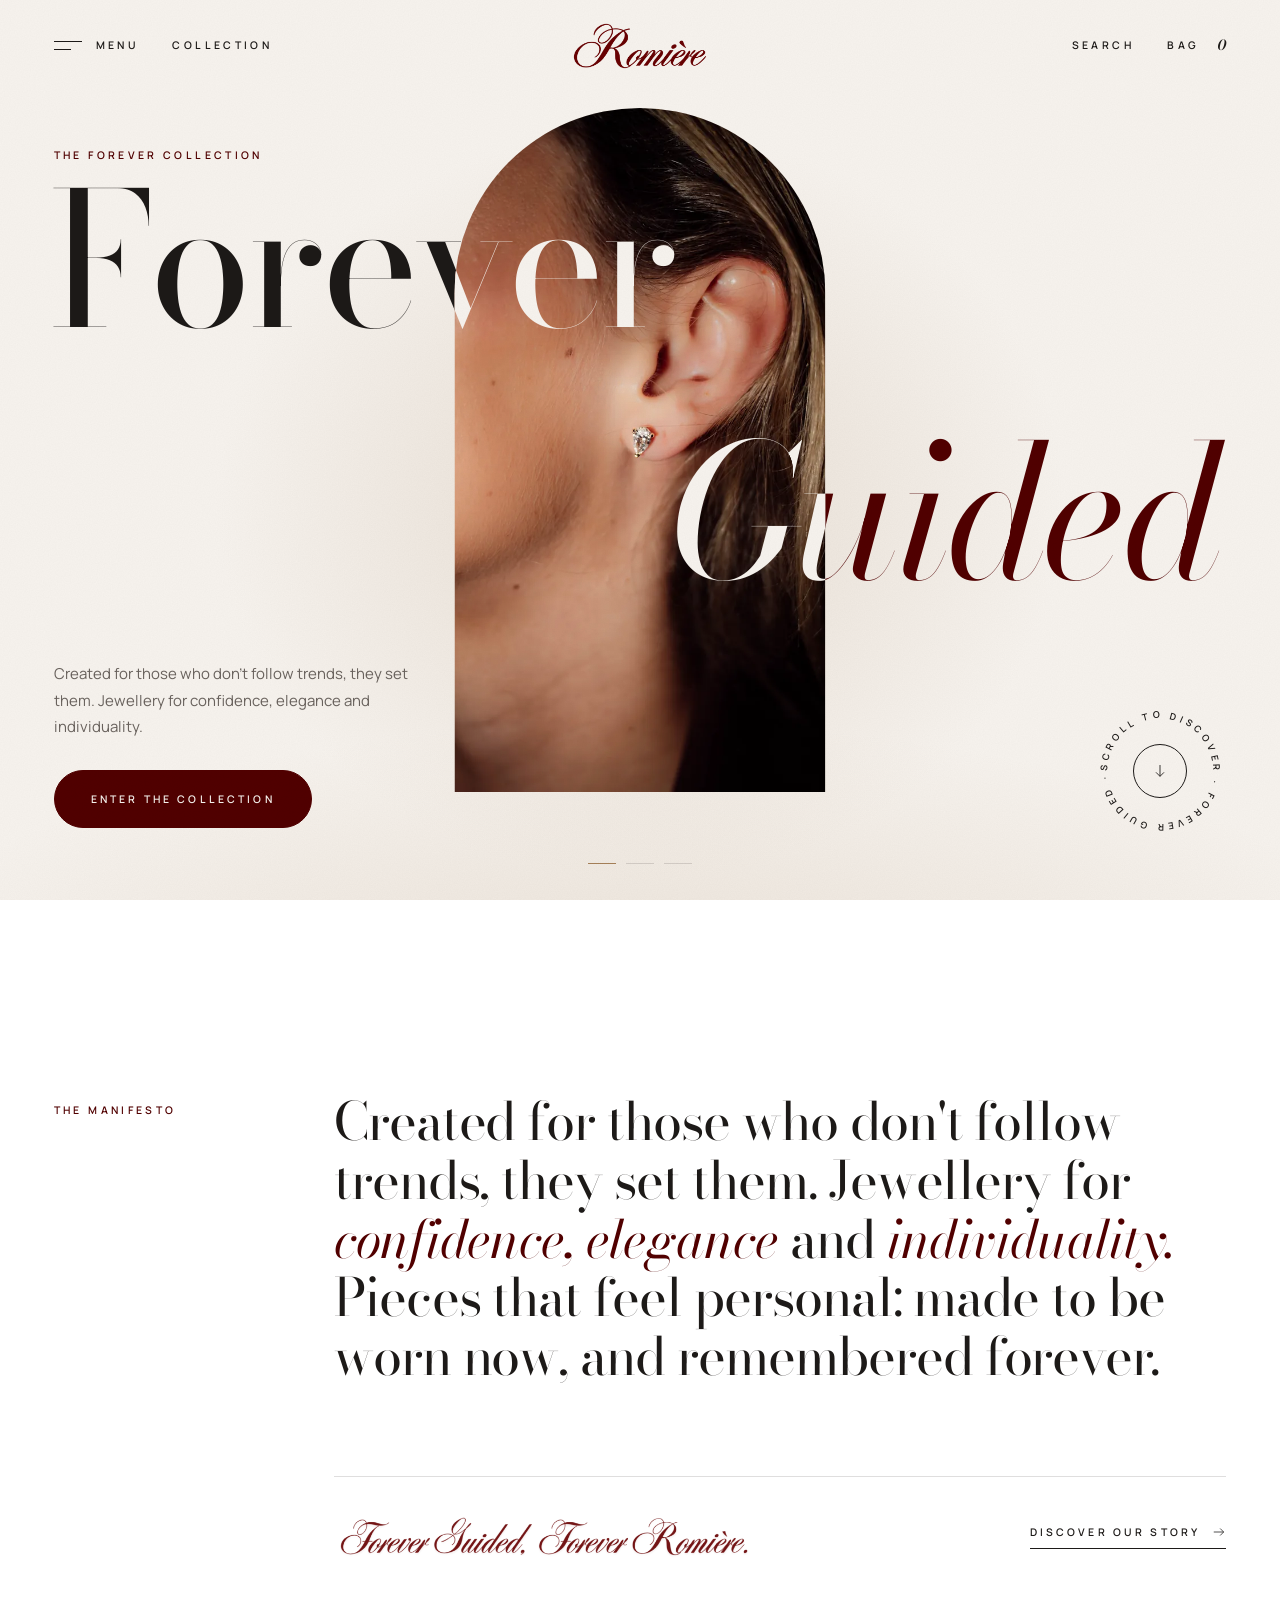
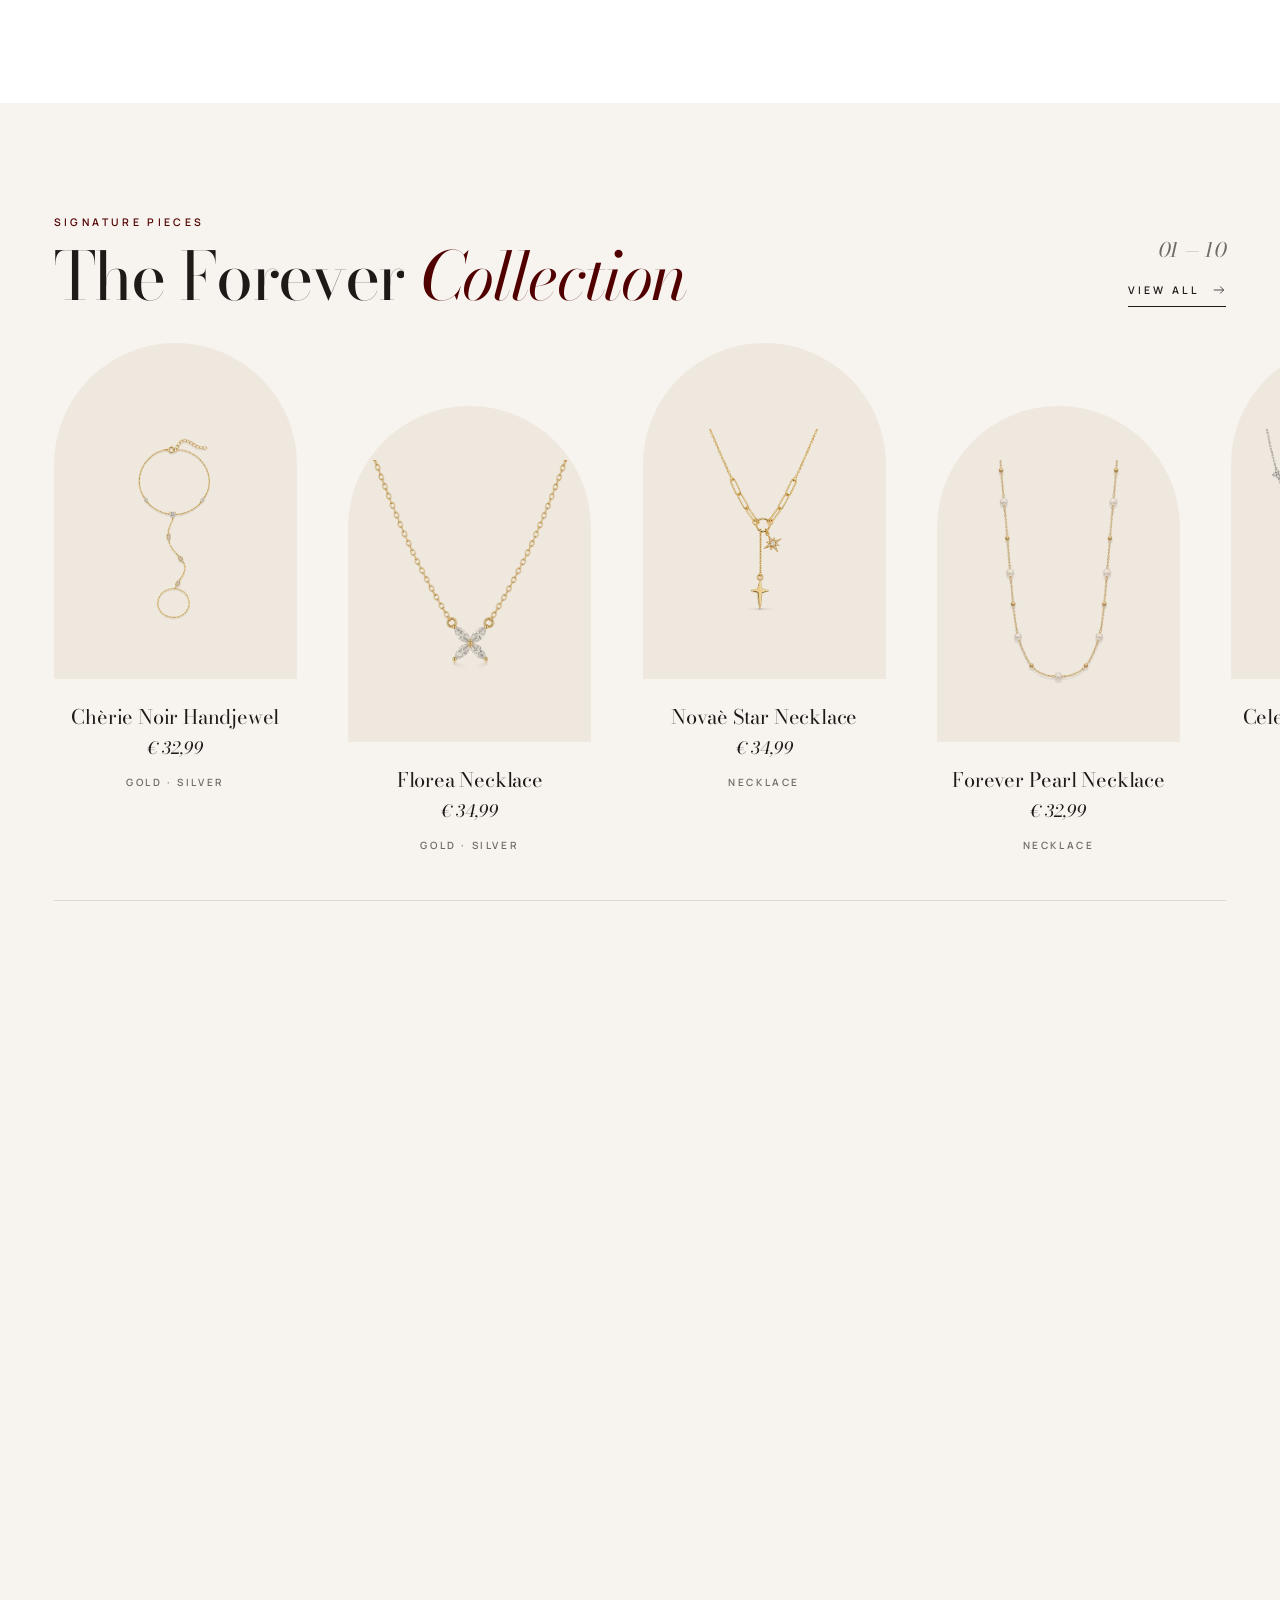
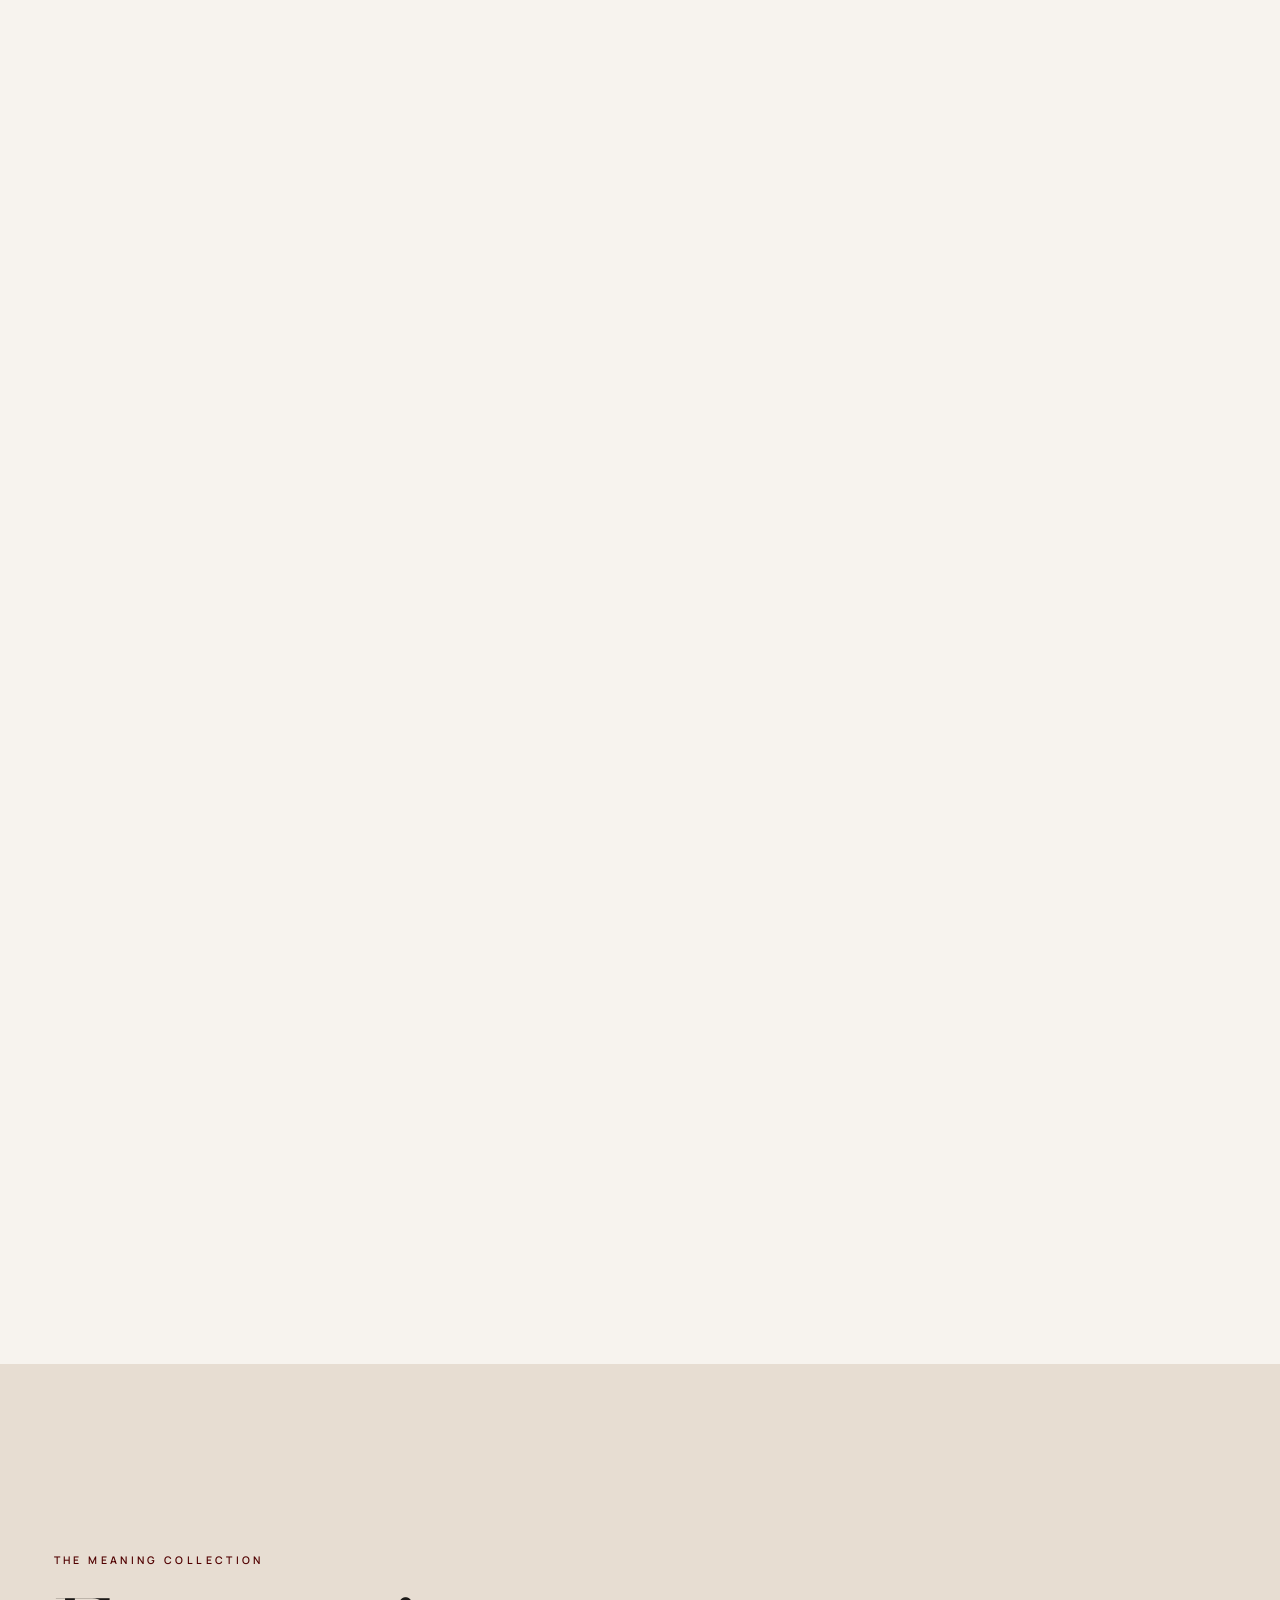
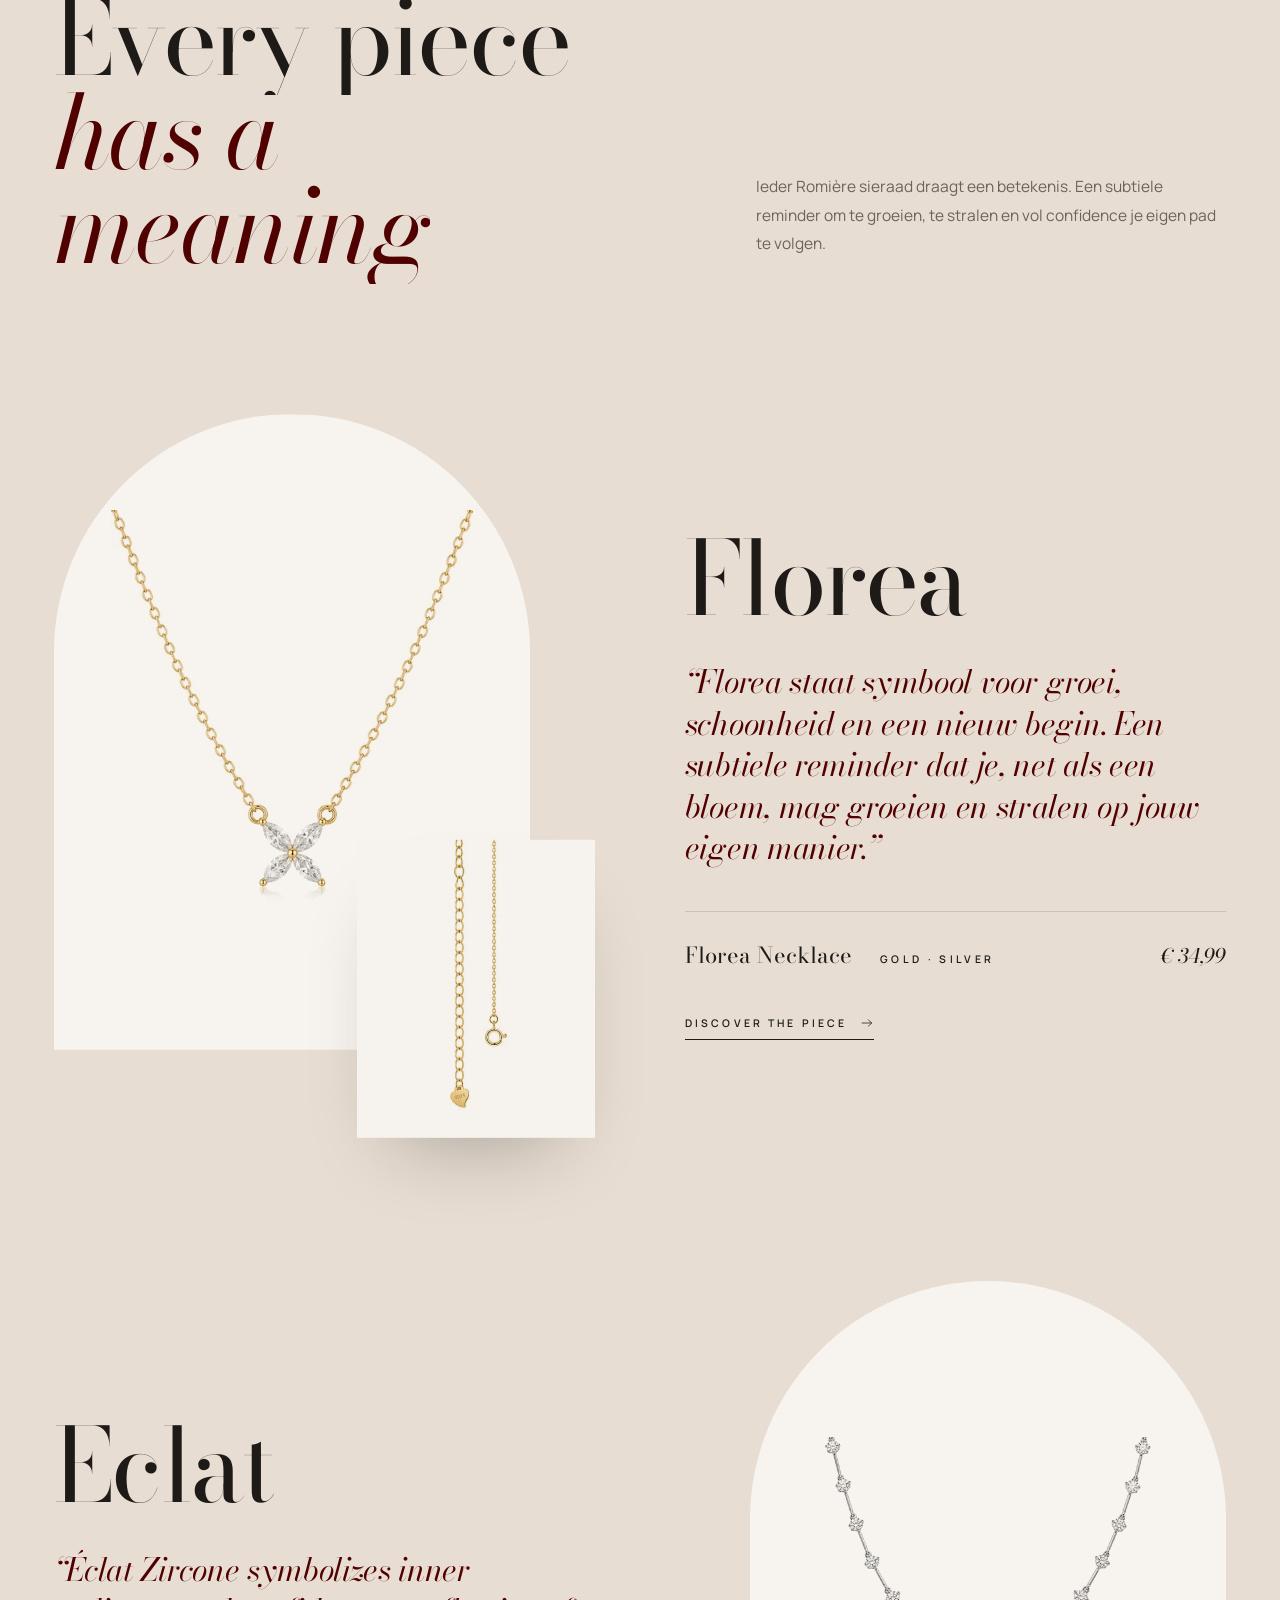
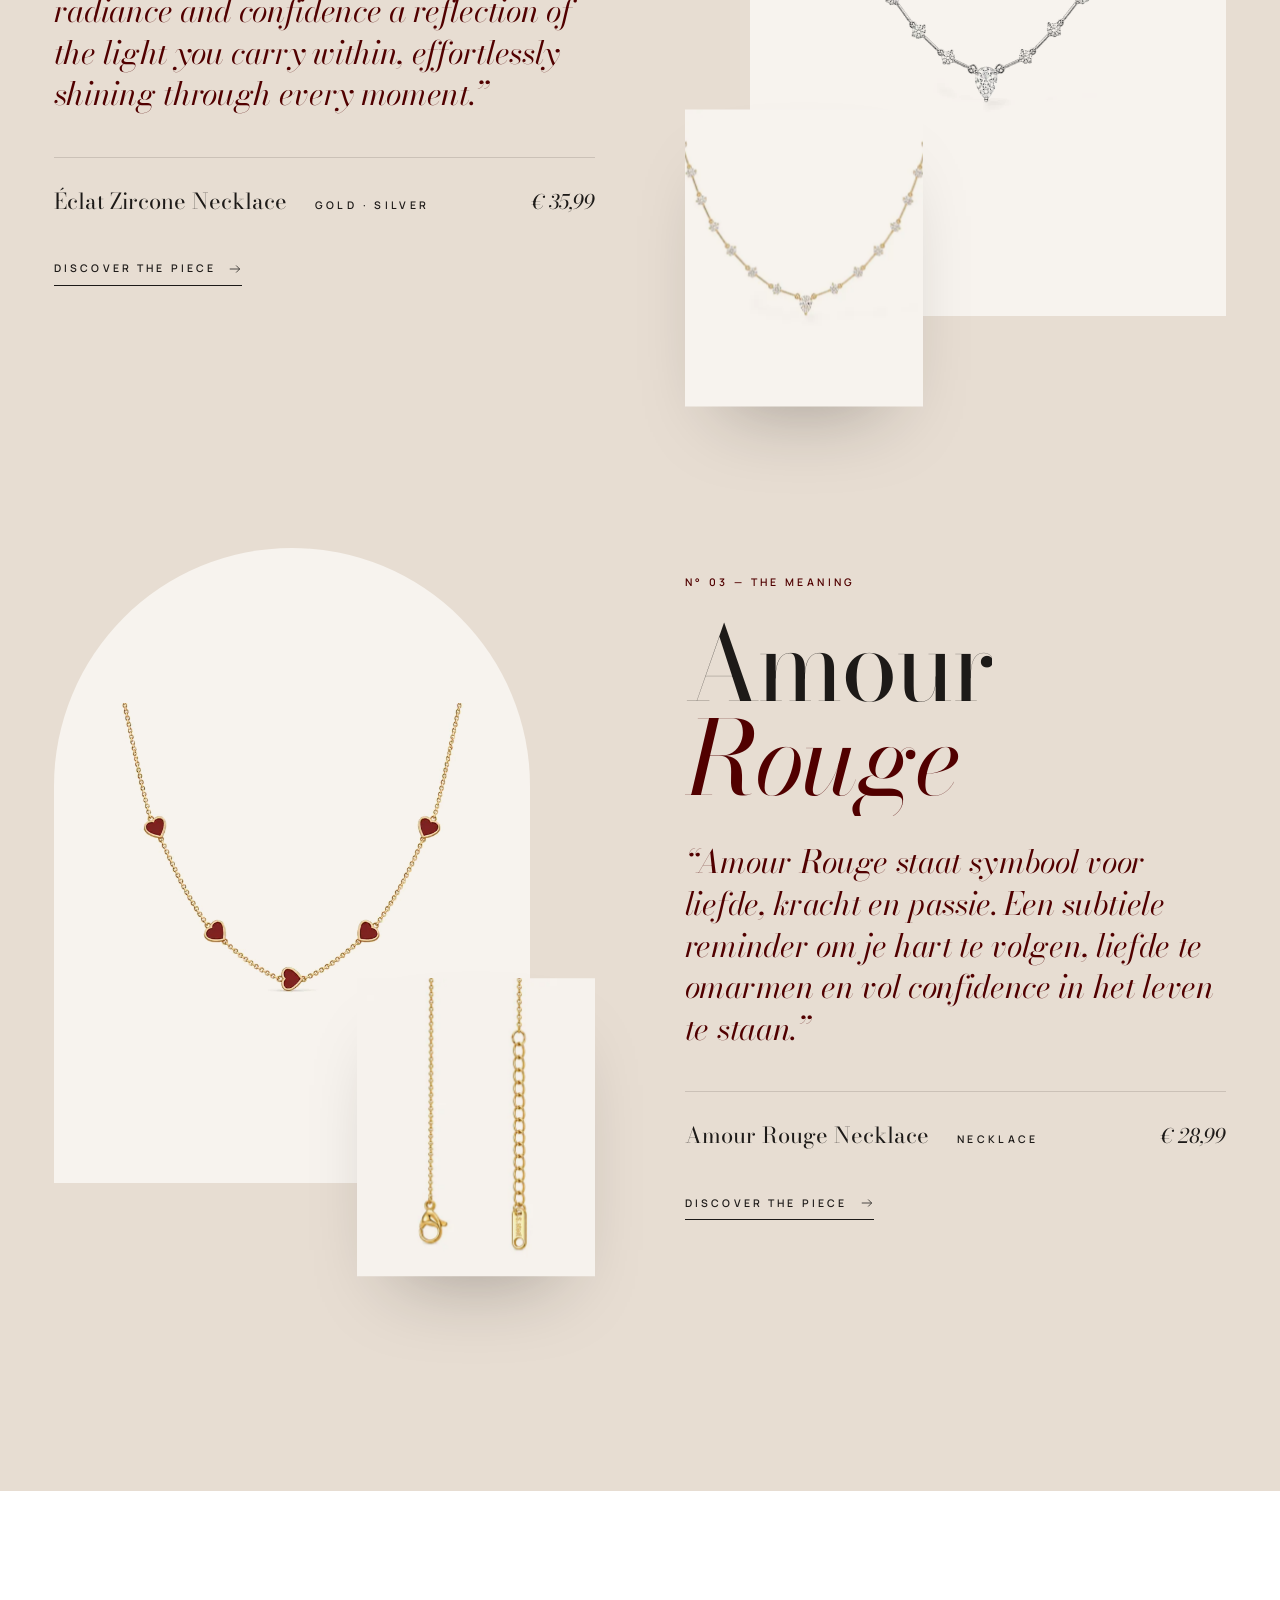
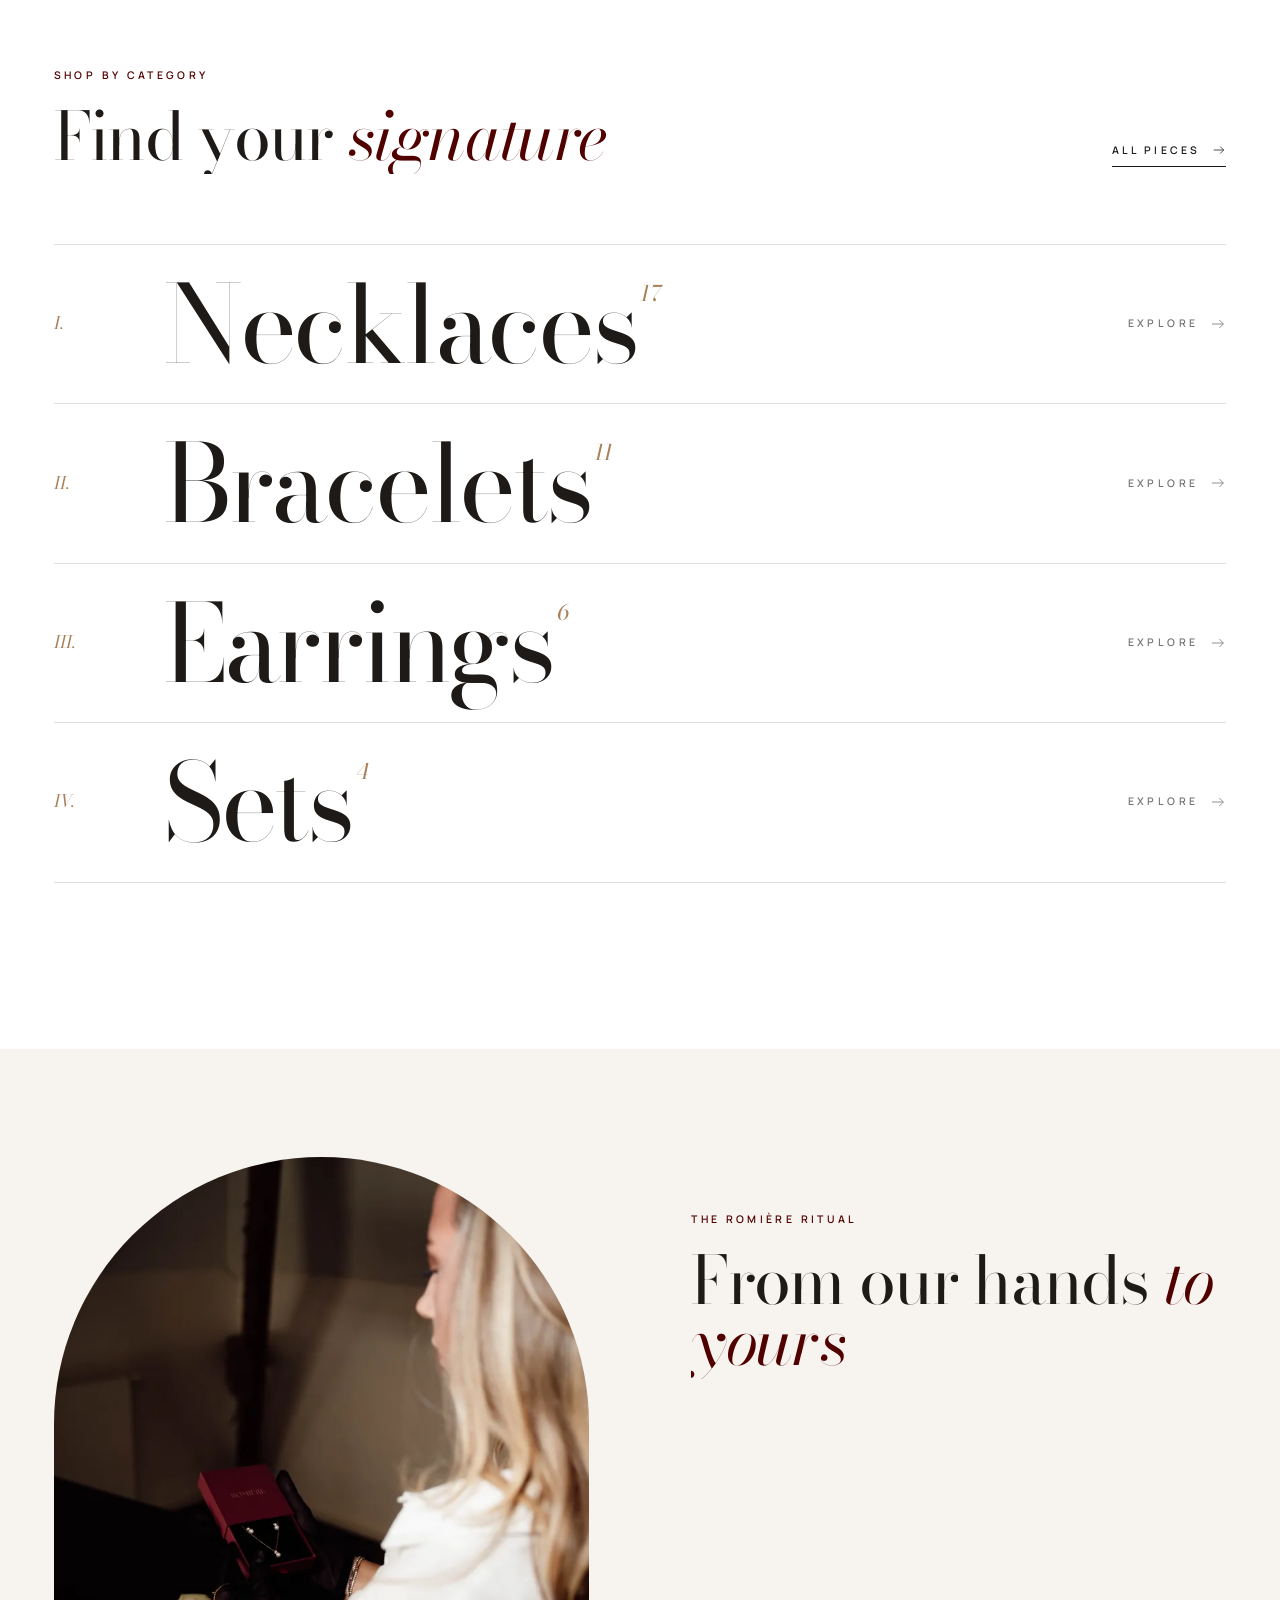
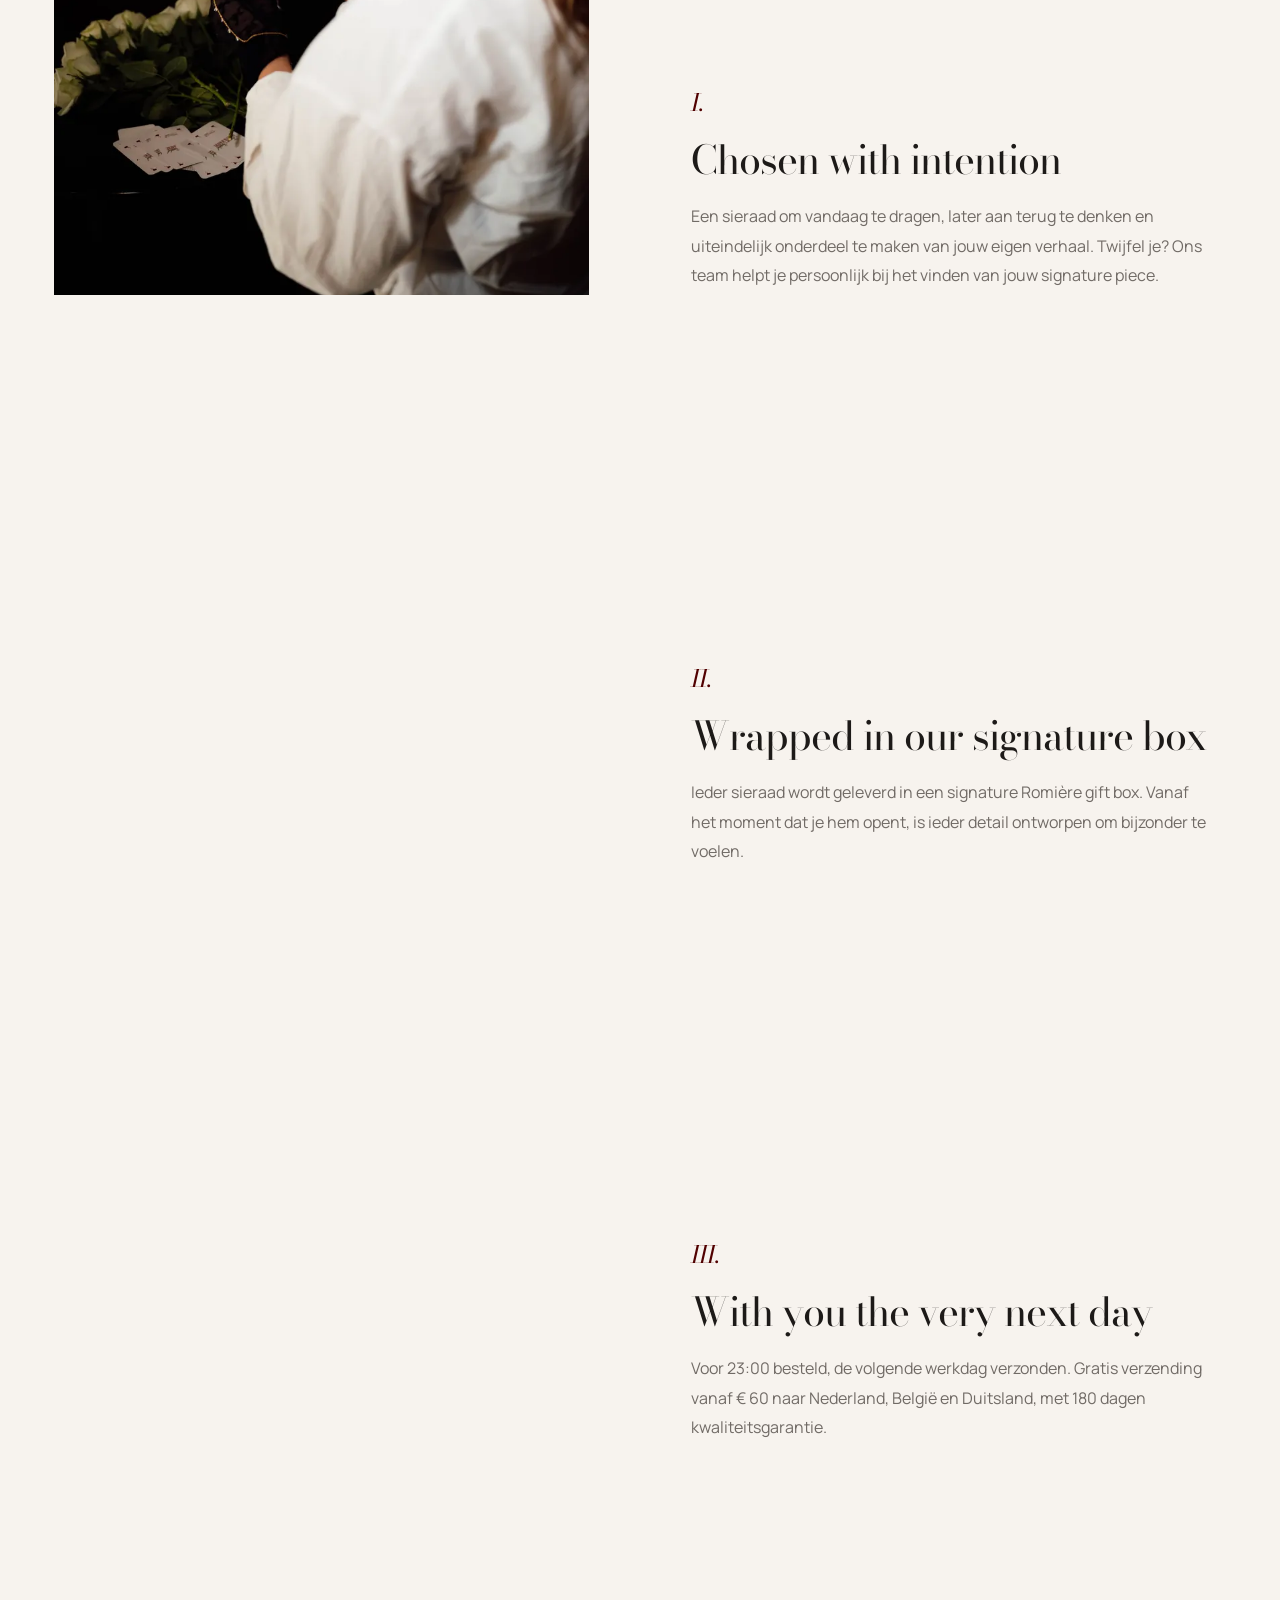
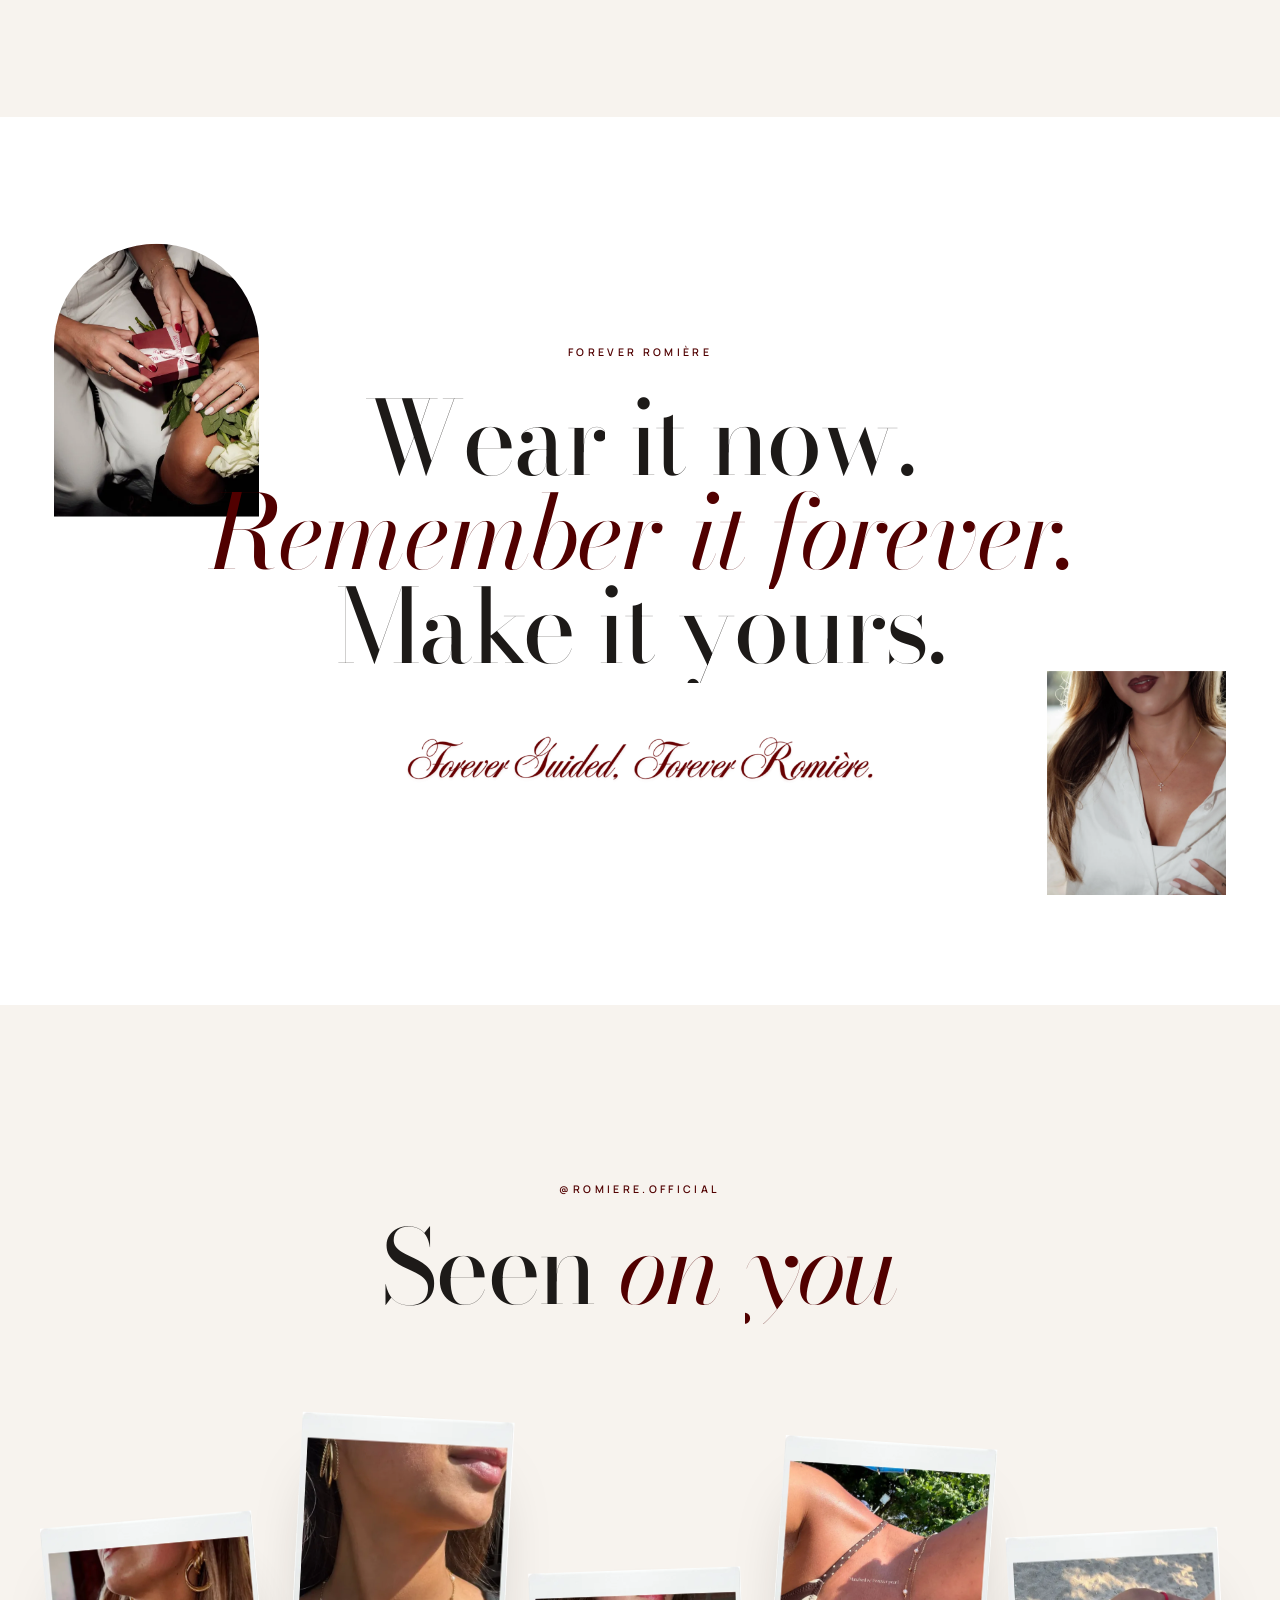
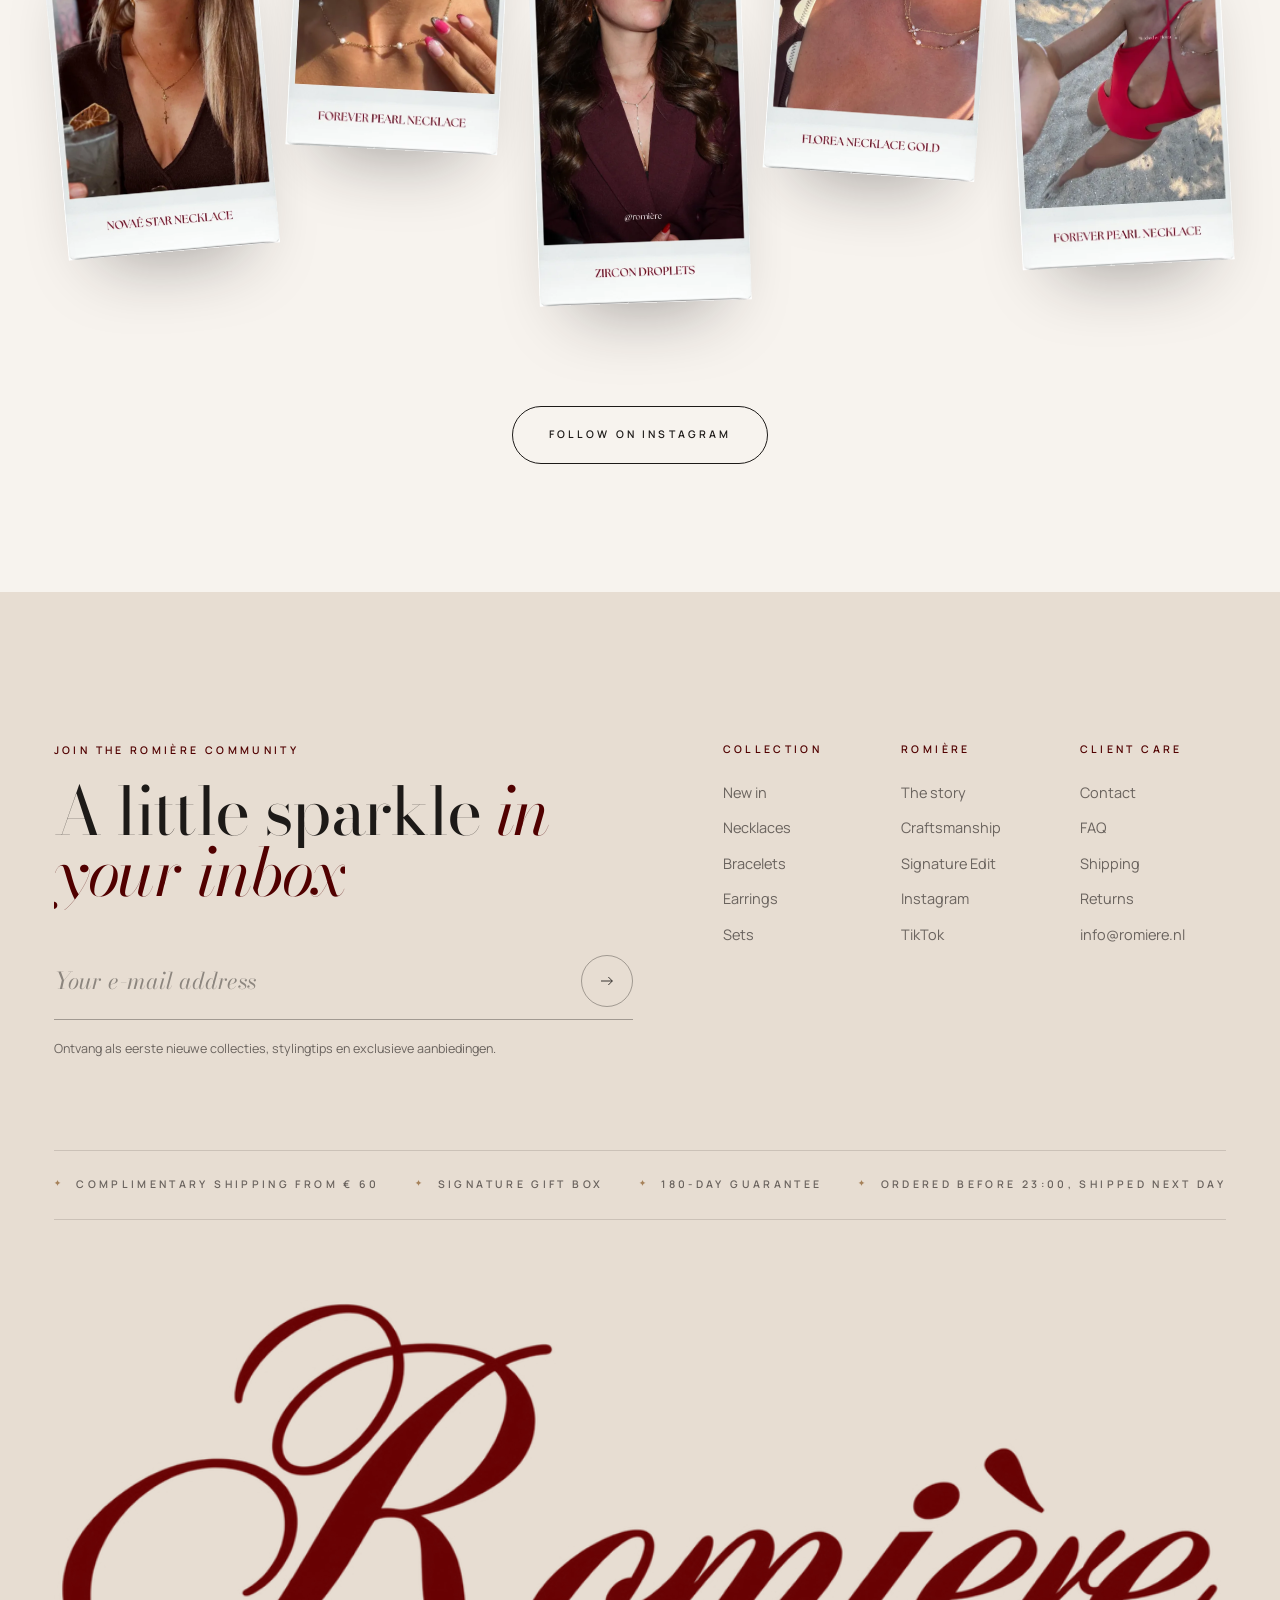
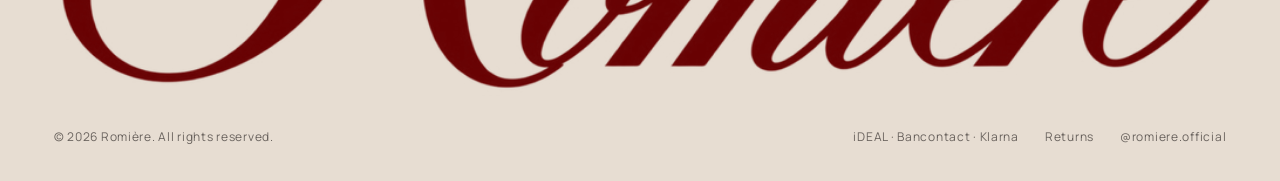
==== commit 27579801: "Switch the redesign to light backgrounds only All sections, menus, overlays, loader, page curtain an" ====
--- a/index.html
+++ b/index.html
@@ -5,7 +5,7 @@
   <meta name="viewport" content="width=device-width, initial-scale=1">
   <title>Romière — Forever Guided</title>
   <meta name="description" content="Romière: sieraden voor confidence, elegance en individuality. Ontdek de Forever Collection — necklaces, handjewels, earrings en sets in goud en zilver, geleverd in een signature gift box.">
-  <meta name="theme-color" content="#1d1a18">
+  <meta name="theme-color" content="#f7f3ee">
   <meta property="og:title" content="Romière — Forever Guided">
   <meta property="og:description" content="Jewellery for confidence, elegance and individuality.">
   <meta property="og:image" content="assets/img/editorial/hero-gift-1200.webp">
@@ -21,7 +21,7 @@
   <main id="main">
 
     <!-- I. Hero -->
-    <section class="hero t-dark" data-theme="dark" aria-label="Romière — Forever Guided">
+    <section class="hero t-light" data-theme="light" aria-label="Romière — Forever Guided">
       <div class="hero__glow" aria-hidden="true"></div>
       <p class="hero__kicker label accent">The Forever Collection</p>
       <h1 class="hero__title display s-mega">
@@ -35,7 +35,7 @@
       </figure>
       <div class="hero__intro">
         <p>Created for those who don't follow trends, they set them. Jewellery for confidence, elegance and individuality.</p>
-        <a class="pill" href="shop.html"><span>Enter the collection</span></a>
+        <a class="pill pill--solid" href="shop.html"><span>Enter the collection</span></a>
       </div>
       <a class="hero__badge badge" href="#manifesto" aria-label="Scroll naar het verhaal">
         <svg class="badge__ring" viewBox="0 0 120 120" aria-hidden="true">
@@ -48,13 +48,13 @@
     </section>
 
     <!-- II. Manifesto -->
-    <section class="manifesto t-dark" id="manifesto" data-theme="dark">
+    <section class="manifesto t-white" id="manifesto" data-theme="light">
       <div class="wrap manifesto__grid">
         <p class="label accent">The manifesto</p>
         <div>
           <p class="manifesto__text" data-scrub>Created for those who don't follow trends, they set them. Jewellery for <em>confidence, elegance</em> and <em>individuality.</em> Pieces that feel personal: made to be worn now, and remembered forever.</p>
           <div class="manifesto__foot">
-            <img src="assets/img/brand/forever-guided-signature-white.png" alt="Forever Guided, Forever Romière." loading="lazy">
+            <img src="assets/img/brand/forever-guided-signature.png" alt="Forever Guided, Forever Romière." loading="lazy">
             <a class="uline" href="story.html">Discover our story <svg viewBox="0 0 24 24" aria-hidden="true"><path d="M3 12h17M14 6l6 6-6 6"/></svg></a>
           </div>
         </div>
@@ -80,7 +80,7 @@
     </section>
 
     <!-- IV. The meaning collection -->
-    <section class="chapters t-wine" data-theme="dark">
+    <section class="chapters t-sand" data-theme="light">
       <div class="wrap">
         <header class="chapters__head">
           <div>
@@ -94,7 +94,7 @@
     </section>
 
     <!-- V. Category index -->
-    <section class="index t-dark" data-theme="dark" data-index>
+    <section class="index t-white" data-theme="light" data-index>
       <div class="wrap">
         <div class="index__head">
           <div>
@@ -104,22 +104,22 @@
           <a class="uline" href="shop.html">All pieces <svg viewBox="0 0 24 24" aria-hidden="true"><path d="M3 12h17M14 6l6 6-6 6"/></svg></a>
         </div>
         <ul class="index__list">
-          <li><a class="index__row" href="shop.html?c=necklaces" data-img="necklace-portrait">
+          <li><a class="index__row" href="shop.html#necklaces" data-img="necklace-portrait">
             <span class="roman">I.</span><span class="index__word">Necklaces<sup data-count="necklaces"></sup></span>
             <span class="index__go label">Explore <svg viewBox="0 0 24 24" aria-hidden="true"><path d="M3 12h17M14 6l6 6-6 6"/></svg></span>
             <span class="index__thumb"><img src="assets/img/editorial/necklace-portrait-1200.webp" alt="" loading="lazy"></span>
           </a></li>
-          <li><a class="index__row" href="shop.html?c=bracelets" data-img="hands-layered">
+          <li><a class="index__row" href="shop.html#bracelets" data-img="hands-layered">
             <span class="roman">II.</span><span class="index__word">Bracelets<sup data-count="bracelets"></sup></span>
             <span class="index__go label">Explore <svg viewBox="0 0 24 24" aria-hidden="true"><path d="M3 12h17M14 6l6 6-6 6"/></svg></span>
             <span class="index__thumb"><img src="assets/img/editorial/hands-layered-1200.webp" alt="" loading="lazy"></span>
           </a></li>
-          <li><a class="index__row" href="shop.html?c=earrings" data-img="earring-portrait">
+          <li><a class="index__row" href="shop.html#earrings" data-img="earring-portrait">
             <span class="roman">III.</span><span class="index__word">Earrings<sup data-count="earrings"></sup></span>
             <span class="index__go label">Explore <svg viewBox="0 0 24 24" aria-hidden="true"><path d="M3 12h17M14 6l6 6-6 6"/></svg></span>
             <span class="index__thumb"><img src="assets/img/editorial/earring-portrait-1200.webp" alt="" loading="lazy"></span>
           </a></li>
-          <li><a class="index__row" href="shop.html?c=sets" data-img="signature-box">
+          <li><a class="index__row" href="shop.html#sets" data-img="signature-box">
             <span class="roman">IV.</span><span class="index__word">Sets<sup data-count="sets"></sup></span>
             <span class="index__go label">Explore <svg viewBox="0 0 24 24" aria-hidden="true"><path d="M3 12h17M14 6l6 6-6 6"/></svg></span>
             <span class="index__thumb"><img src="assets/img/editorial/signature-box-1200.webp" alt="" loading="lazy"></span>
@@ -174,19 +174,22 @@
     </section>
 
     <!-- VII. Statement -->
-    <section class="statement t-dark" data-theme="dark">
-      <div class="statement__bg" data-speed="0.12" aria-hidden="true">
-        <img src="assets/img/editorial/hero-gift-2400.webp" srcset="assets/img/editorial/hero-gift-1200.webp 1200w, assets/img/editorial/hero-gift-2400.webp 2400w" sizes="100vw" alt="" loading="lazy">
-      </div>
+    <section class="statement t-white" data-theme="light">
+      <figure class="statement__img statement__img--a" data-speed="-0.12" aria-hidden="true">
+        <img src="assets/img/editorial/hero-gift-1200.webp" alt="" loading="lazy" style="object-position:38% 50%">
+      </figure>
+      <figure class="statement__img statement__img--b" data-speed="0.1" aria-hidden="true">
+        <img src="assets/img/editorial/necklace-portrait-1200.webp" alt="" loading="lazy">
+      </figure>
       <div class="statement__inner">
         <p class="label accent" data-reveal>Forever Romière</p>
         <h2 class="display s-xl" data-split>Wear it now.<br><em>Remember it forever.</em><br>Make it yours.</h2>
-        <img class="statement__sign" src="assets/img/brand/forever-guided-signature-white.png" alt="Forever Guided, Forever Romière." loading="lazy" data-reveal>
+        <img class="statement__sign" src="assets/img/brand/forever-guided-signature.png" alt="Forever Guided, Forever Romière." loading="lazy" data-reveal>
       </div>
     </section>
 
     <!-- VIII. Seen on you -->
-    <section class="seen t-dark" data-theme="dark">
+    <section class="seen t-light" data-theme="light">
       <div class="wrap seen__head">
         <p class="label accent">@romiere.official</p>
         <h2 class="display s-xl" data-split>Seen <em>on you</em></h2>
--- a/assets/css/style.css
+++ b/assets/css/style.css
@@ -16,8 +16,8 @@
   /* Derived tones */
   --wine-deep: #3b0000;
   --frame: #efe8df;
-  --on-dark: rgba(247, 243, 238, .66);
-  --on-dark-soft: rgba(247, 243, 238, .14);
+  --white: #fff;
+  --soft: #6a635e;
   --on-light-soft: rgba(29, 26, 24, .14);
 
   --display: "Bodoni Moda", "Didot", "Bodoni 72", Georgia, serif;
@@ -31,7 +31,7 @@
 
 /* ---------- Base ---------- */
 *, *::before, *::after { box-sizing: border-box; }
-html { background: var(--ink); -webkit-text-size-adjust: 100%; scroll-behavior: smooth; }
+html { background: var(--ivory); -webkit-text-size-adjust: 100%; scroll-behavior: smooth; }
 body {
   margin: 0;
   background: var(--ivory);
@@ -59,7 +59,7 @@
   inset: 0;
   z-index: 300;
   pointer-events: none;
-  opacity: .05;
+  opacity: .04;
   background-image: url("data:image/svg+xml,%3Csvg xmlns='http://www.w3.org/2000/svg' width='180' height='180'%3E%3Cfilter id='n'%3E%3CfeTurbulence type='fractalNoise' baseFrequency='.85' numOctaves='2' stitchTiles='stitch'/%3E%3CfeColorMatrix values='0 0 0 0 0 0 0 0 0 0 0 0 0 0 0 0 0 0 .6 0'/%3E%3C/filter%3E%3Crect width='100%25' height='100%25' filter='url(%23n)'/%3E%3C/svg%3E");
 }
 
@@ -74,8 +74,7 @@
 .skip-link:focus { transform: none; }
 
 /* Themes */
-.t-dark { background: var(--ink); color: var(--ivory); }
-.t-wine { background: var(--wine); color: var(--ivory); }
+.t-white { background: var(--white); color: var(--ink); }
 .t-light { background: var(--ivory); color: var(--ink); }
 .t-sand { background: var(--sand); color: var(--ink); }
 
@@ -88,9 +87,7 @@
   letter-spacing: -.025em;
 }
 .display em, .serif em { font-style: italic; }
-.t-light .display em, .t-sand .display em { color: var(--wine); }
-.t-dark .display em { color: var(--gold); }
-.t-wine .display em { color: var(--sand); }
+.display em { color: var(--wine); }
 .s-mega { font-size: clamp(68px, 14.5vw, 260px); }
 .s-xl { font-size: clamp(50px, 8vw, 138px); }
 .s-lg { font-size: clamp(40px, 5.2vw, 88px); }
@@ -111,12 +108,9 @@
   text-transform: uppercase;
   line-height: 1.5;
 }
-.t-light .label.accent, .t-sand .label.accent { color: var(--wine); }
-.t-dark .label.accent { color: var(--gold); }
-.t-wine .label.accent { color: var(--sand); }
+.label.accent { color: var(--wine); }
 .body-copy { max-width: 470px; font-size: 15.5px; line-height: 1.85; }
-.t-dark .body-copy, .t-wine .body-copy { color: var(--on-dark); }
-.t-light .body-copy, .t-sand .body-copy { color: var(--muted); }
+.body-copy { color: var(--soft); }
 .roman { font-family: var(--display); font-style: italic; font-size: 17px; }
 
 /* Split-word reveal */
@@ -162,17 +156,15 @@
   width: 150%;
   aspect-ratio: 1;
   border-radius: 50%;
-  background: var(--ivory);
+  background: var(--ink);
   transform: translate(-50%, 0) scale(0);
   transition: transform .8s var(--ease-out);
 }
 .pill:hover::before { transform: translate(-50%, -60%) scale(1); }
-.pill:hover { color: var(--ink); border-color: var(--ivory); }
-.t-light .pill::before, .t-sand .pill::before, .drawer .pill::before { background: var(--ink); }
-.t-light .pill:hover, .t-sand .pill:hover, .drawer .pill:hover { color: var(--ivory); border-color: var(--ink); }
-.pill--solid { background: var(--ivory); color: var(--ink); border-color: var(--ivory); }
-.pill--solid::before { background: var(--gold) !important; }
-.pill--solid:hover { color: var(--ivory) !important; border-color: var(--gold) !important; }
+.pill:hover { color: var(--ivory); border-color: var(--ink); }
+.pill--solid { background: var(--wine); color: var(--ivory); border-color: var(--wine); }
+.pill--solid::before { background: var(--ink) !important; }
+.pill--solid:hover { color: var(--ivory) !important; border-color: var(--ink) !important; }
 .pill--ink { background: var(--ink); color: var(--ivory); border-color: var(--ink); }
 .pill--ink::before { background: var(--wine) !important; }
 .pill--ink:hover { color: var(--ivory) !important; border-color: var(--wine) !important; }
@@ -212,7 +204,7 @@
 .badge__ring text { font-family: var(--sans); font-size: 8.4px; font-weight: 600; letter-spacing: .34em; text-transform: uppercase; fill: currentColor; }
 .badge__core { width: 54px; height: 54px; display: grid; place-items: center; border: 1px solid currentColor; border-radius: 50%; transition: background .5s, color .5s; }
 .badge__core svg { width: 16px; height: 16px; stroke: currentColor; fill: none; stroke-width: 1.3; }
-.badge:hover .badge__core { background: var(--ivory); color: var(--ink); }
+.badge:hover .badge__core { background: var(--ink); color: var(--ivory); }
 @keyframes spin { to { transform: rotate(360deg); } }
 
 /* ---------- Header ---------- */
@@ -220,15 +212,15 @@
   position: fixed;
   inset: 0 0 auto;
   z-index: 90;
-  height: var(--hdr);
-  color: var(--ivory);
+  height: calc(var(--hdr) + env(safe-area-inset-top, 0px));
+  padding-top: env(safe-area-inset-top, 0px);
+  color: var(--ink);
   border-bottom: 1px solid transparent;
   transition: transform .8s var(--ease-out), color .5s, background-color .5s, height .5s var(--ease-out), border-color .5s;
 }
 .hdr.is-hidden { transform: translateY(-100%); }
 .hdr.on-light { color: var(--ink); }
-.hdr.is-filled { height: 72px; }
-.hdr.is-filled.on-dark { background: rgba(29, 26, 24, .8); -webkit-backdrop-filter: blur(14px); backdrop-filter: blur(14px); border-color: var(--on-dark-soft); }
+.hdr.is-filled { height: calc(72px + env(safe-area-inset-top, 0px)); }
 .hdr.is-filled.on-light { background: rgba(247, 243, 238, .86); -webkit-backdrop-filter: blur(14px); backdrop-filter: blur(14px); border-color: var(--on-light-soft); }
 .hdr.is-forced { background: var(--ivory) !important; -webkit-backdrop-filter: none !important; backdrop-filter: none !important; }
 .hdr__inner { height: 100%; display: grid; grid-template-columns: 1fr auto 1fr; align-items: center; }
@@ -255,8 +247,8 @@
   position: fixed;
   inset: 0;
   z-index: 120;
-  background: var(--wine);
-  color: var(--ivory);
+  background: var(--sand);
+  color: var(--ink);
   clip-path: inset(0 0 100% 0);
   visibility: hidden;
   transition: clip-path 1s var(--ease), visibility 1s;
@@ -275,7 +267,7 @@
 .menu__top img { height: 40px; width: auto; }
 .menu__nav { align-self: center; padding: 4vh 0; }
 .menu__item { display: flex; align-items: baseline; gap: 28px; overflow: hidden; }
-.menu__item .roman { width: 36px; flex: none; color: var(--sand); opacity: .7; }
+.menu__item .roman { width: 36px; flex: none; color: var(--gold); }
 .menu__word {
   display: inline-block;
   padding: .04em 0 .1em;
@@ -288,9 +280,9 @@
 }
 .menu.is-open .menu__word { transform: none; transition-delay: calc(.35s + var(--i, 0) * .07s), 0s; }
 .menu__nav:hover .menu__word { opacity: .35; }
-.menu__nav .menu__item:hover .menu__word { opacity: 1; font-style: italic; }
+.menu__nav .menu__item:hover .menu__word { opacity: 1; font-style: italic; color: var(--wine); }
 .menu__side { position: relative; align-self: center; justify-self: center; width: min(100%, 400px); }
-.menu__visual { position: relative; margin: 0; aspect-ratio: 3 / 4.1; border-radius: 999px 999px 0 0; overflow: hidden; background: var(--wine-deep); }
+.menu__visual { position: relative; margin: 0; aspect-ratio: 3 / 4.1; border-radius: 999px 999px 0 0; overflow: hidden; background: var(--ivory); }
 .menu__visual img { position: absolute; inset: 0; width: 100%; height: 100%; object-fit: cover; opacity: 0; transform: scale(1.08); transition: opacity 1s var(--ease-out), transform 1.6s var(--ease-out); }
 .menu__visual img.is-active { opacity: 1; transform: none; }
 .menu__foot {
@@ -300,10 +292,10 @@
   justify-content: space-between;
   gap: 18px 40px;
   padding: 26px 0 32px;
-  border-top: 1px solid var(--on-dark-soft);
+  border-top: 1px solid var(--on-light-soft);
 }
 .menu__foot nav { display: flex; flex-wrap: wrap; gap: 10px 30px; }
-.menu__foot a:hover { color: var(--sand); }
+.menu__foot a:hover { color: var(--wine); }
 .close-x { display: inline-flex; align-items: center; gap: 14px; height: 44px; }
 .close-x i { position: relative; width: 22px; height: 22px; }
 .close-x i::before, .close-x i::after { content: ""; position: absolute; left: 0; top: 50%; width: 100%; height: 1px; background: currentColor; transition: transform .6s var(--ease-out); }
@@ -317,8 +309,8 @@
   position: fixed;
   inset: 0;
   z-index: 120;
-  background: var(--ink);
-  color: var(--ivory);
+  background: var(--ivory);
+  color: var(--ink);
   overflow-y: auto;
   clip-path: inset(0 0 100% 0);
   visibility: hidden;
@@ -326,32 +318,34 @@
 }
 .search.is-open { clip-path: inset(0 0 0 0); visibility: visible; }
 .search__top { display: flex; justify-content: space-between; align-items: center; height: var(--hdr); }
-.search__field { display: block; margin-top: 8vh; border-bottom: 1px solid var(--on-dark-soft); }
+.search__field { display: block; margin-top: 8vh; border-bottom: 1px solid var(--on-light-soft); }
 .search__field input {
   width: 100%;
   padding: 0 0 18px;
   border: 0;
   background: none;
-  color: var(--ivory);
+  color: var(--ink);
   font-family: var(--display);
   font-size: clamp(40px, 7vw, 110px);
   letter-spacing: -.02em;
   outline: none;
 }
 .search__field input::-webkit-search-cancel-button { -webkit-appearance: none; appearance: none; }
-.search__field input::placeholder { color: rgba(247, 243, 238, .22); font-style: italic; }
-.search__suggest { display: flex; flex-wrap: wrap; gap: 12px 30px; margin-top: 26px; color: var(--on-dark); }
-.search__suggest button:hover { color: var(--gold); }
+.search__field input::placeholder { color: rgba(29, 26, 24, .22); font-style: italic; }
+.search__suggest { display: flex; flex-wrap: wrap; gap: 12px 30px; margin-top: 26px; color: var(--soft); }
+.search__suggest button:hover { color: var(--wine); }
 .search__results { padding: 70px 0 110px; }
 .search__results .pieces { grid-template-columns: repeat(auto-fill, minmax(210px, 1fr)); }
-.search__empty { color: var(--on-dark); font-family: var(--display); font-style: italic; font-size: 24px; }
+.search__empty { color: var(--soft); font-family: var(--display); font-style: italic; font-size: 24px; }
 
 /* ---------- Bag drawer ---------- */
 .scrim {
   position: fixed;
   inset: 0;
   z-index: 110;
-  background: rgba(15, 9, 8, .6);
+  background: rgba(231, 221, 210, .6);
+  -webkit-backdrop-filter: blur(6px);
+  backdrop-filter: blur(6px);
   opacity: 0;
   visibility: hidden;
   transition: opacity .7s var(--ease-out), visibility .7s;
@@ -400,6 +394,22 @@
 .drawer__note { margin: 0 0 22px; font-size: 12.5px; color: var(--muted); }
 .drawer__pay { margin: 16px 0 0; text-align: center; font-size: 10px; letter-spacing: .26em; text-transform: uppercase; color: var(--muted); }
 
+/* Preview marker (shared previews only) */
+.preview-badge {
+  position: fixed;
+  left: 14px;
+  bottom: calc(14px + env(safe-area-inset-bottom, 0px));
+  z-index: 240;
+  margin: 0;
+  padding: 8px 14px;
+  border: 1px solid var(--gold);
+  border-radius: 999px;
+  background: var(--white);
+  color: var(--ink);
+  font-size: 9px;
+  pointer-events: none;
+}
+
 /* Toast */
 .toast {
   position: fixed;
@@ -431,9 +441,9 @@
   border: 1px solid rgba(166, 129, 89, .7);
   transition: width .5s var(--ease-out), height .5s var(--ease-out), margin .5s var(--ease-out), background .5s, border-color .5s;
 }
-.cursor__ring span { font-size: 9.5px; font-weight: 600; letter-spacing: .26em; text-transform: uppercase; color: var(--ink); opacity: 0; transition: opacity .3s; }
+.cursor__ring span { font-size: 9.5px; font-weight: 600; letter-spacing: .26em; text-transform: uppercase; color: var(--ivory); opacity: 0; transition: opacity .3s; }
 .cursor.is-link .cursor__ring { width: 64px; height: 64px; margin: -32px 0 0 -32px; border-color: var(--gold); }
-.cursor.is-view .cursor__ring { width: 96px; height: 96px; margin: -48px 0 0 -48px; background: var(--ivory); border-color: var(--ivory); }
+.cursor.is-view .cursor__ring { width: 96px; height: 96px; margin: -48px 0 0 -48px; background: var(--wine); border-color: var(--wine); }
 .cursor.is-view .cursor__ring span { opacity: 1; }
 .cursor.is-view .cursor__dot { opacity: 0; }
 .cursor.is-hidden { opacity: 0; }
@@ -448,22 +458,22 @@
   z-index: 280;
   display: grid;
   place-items: center;
-  background: var(--wine);
-  color: var(--ivory);
+  background: var(--ivory);
+  color: var(--ink);
   clip-path: inset(0 0 0 0);
   transition: clip-path 1.1s var(--ease);
 }
 .loader.is-done { clip-path: inset(0 0 100% 0); }
 .loader__mark { display: grid; justify-items: center; gap: 28px; }
 .loader__mark img { width: min(380px, 66vw); clip-path: inset(0 100% 0 0); animation: draw 1.5s var(--ease) .2s forwards; }
-.loader__mark span { opacity: 0; color: var(--sand); animation: fadeIn 1s var(--ease-out) 1.1s forwards; }
+.loader__mark span { opacity: 0; color: var(--gold); animation: fadeIn 1s var(--ease-out) 1.1s forwards; }
 @keyframes draw { to { clip-path: inset(0 0 0 0); } }
 @keyframes fadeIn { to { opacity: 1; } }
 .curtain {
   position: fixed;
   inset: 0;
   z-index: 270;
-  background: var(--wine);
+  background: var(--sand);
   pointer-events: none;
   clip-path: inset(0 0 0 0);
   transition: clip-path .9s var(--ease);
@@ -482,11 +492,11 @@
   position: absolute;
   inset: 0;
   background:
-    radial-gradient(ellipse 46% 58% at 50% 56%, rgba(81, 0, 0, .95), transparent 72%),
-    radial-gradient(ellipse 90% 50% at 50% 115%, rgba(81, 0, 0, .55), transparent 70%);
+    radial-gradient(ellipse 46% 58% at 50% 56%, rgba(231, 221, 210, .95), transparent 72%),
+    radial-gradient(ellipse 90% 50% at 50% 115%, rgba(166, 129, 89, .16), transparent 70%);
 }
 .hero__kicker { position: absolute; top: calc(var(--hdr) + 5vh); left: var(--gutter); z-index: 3; }
-.hero__title { position: absolute; inset: 0; z-index: 3; pointer-events: none; }
+.hero__title { position: absolute; inset: 0; z-index: 1; pointer-events: none; }
 .hero__w { position: absolute; display: block; overflow: hidden; padding: .02em .04em .08em; }
 .hero__w > span { display: block; transform: translateY(108%); transition: transform 1.6s var(--ease-out); }
 .is-ready .hero__w > span { transform: none; }
@@ -504,7 +514,7 @@
   transform: translateX(-50%);
   border-radius: 999px 999px 0 0;
   overflow: hidden;
-  background: var(--wine-deep);
+  background: var(--sand);
   clip-path: inset(100% 0 0 0);
   transition: clip-path 1.8s var(--ease) .1s;
 }
@@ -520,7 +530,18 @@
   transition: opacity 1.6s var(--ease-out), transform 7s linear;
 }
 .hero__arch img.is-active { opacity: 1; transform: scale(1); }
-.hero__arch::after { content: ""; position: absolute; inset: 0; background: linear-gradient(to top, rgba(29, 26, 24, .5), transparent 45%); }
+/* The title continues inside the arch in ivory, so the words switch colour where they cross the photo. */
+.hero__knock {
+  position: absolute;
+  top: -12vh;
+  left: calc((min(29vw, 54vh) - var(--hw, 100vw)) / 2);
+  z-index: 1;
+  width: var(--hw, 100vw);
+  height: var(--hh, 100vh);
+  color: var(--ivory);
+  pointer-events: none;
+}
+.hero__knock em { color: var(--ivory); }
 .hero__intro {
   position: absolute;
   left: var(--gutter);
@@ -532,11 +553,11 @@
   transition: opacity 1.4s var(--ease-out) .7s, transform 1.4s var(--ease-out) .7s;
 }
 .is-ready .hero__intro { opacity: 1; transform: none; }
-.hero__intro p { margin: 0 0 30px; color: var(--on-dark); }
+.hero__intro p { margin: 0 0 30px; color: var(--soft); }
 .hero__badge { position: absolute; right: var(--gutter); bottom: 7vh; z-index: 3; opacity: 0; transition: opacity 1.4s .9s; }
 .is-ready .hero__badge { opacity: 1; }
 .hero__count { position: absolute; left: 50%; bottom: 4vh; z-index: 3; display: flex; gap: 10px; transform: translateX(-50%); }
-.hero__count i { position: relative; width: 28px; height: 1px; overflow: hidden; background: var(--on-dark-soft); }
+.hero__count i { position: relative; width: 28px; height: 1px; overflow: hidden; background: var(--on-light-soft); }
 .hero__count i.is-active::after { content: ""; position: absolute; inset: 0; background: var(--gold); transform-origin: left; animation: fill 6s linear forwards; }
 @keyframes fill { from { transform: scaleX(0); } to { transform: scaleX(1); } }
 
@@ -550,10 +571,10 @@
   line-height: 1.12;
   letter-spacing: -.02em;
 }
-.manifesto__text .sw { opacity: .14; transition: opacity .6s; }
+.manifesto__text .sw { opacity: .16; transition: opacity .6s; }
 .manifesto__text .sw.is-lit { opacity: 1; }
-.manifesto__text em { font-style: italic; color: var(--gold); }
-.manifesto__foot { display: flex; flex-wrap: wrap; align-items: center; justify-content: space-between; gap: 32px; margin-top: clamp(60px, 7vw, 110px); padding-top: 34px; border-top: 1px solid var(--on-dark-soft); }
+.manifesto__text em { font-style: italic; color: var(--wine); }
+.manifesto__foot { display: flex; flex-wrap: wrap; align-items: center; justify-content: space-between; gap: 32px; margin-top: clamp(60px, 7vw, 110px); padding-top: 34px; border-top: 1px solid var(--on-light-soft); }
 .manifesto__foot img { width: min(420px, 80vw); opacity: .92; }
 
 /* Horizontal collection */
@@ -579,7 +600,7 @@
   text-align: center;
   transition: background .7s var(--ease-out), color .7s;
 }
-.hcol__end:hover { background: var(--ink); color: var(--ivory); }
+.hcol__end:hover { background: var(--wine); border-color: var(--wine); color: var(--ivory); }
 .hcol__end .serif { display: block; margin-top: 10px; font-size: clamp(26px, 2.2vw, 34px); line-height: 1.1; }
 .hcol__progress { position: relative; height: 1px; margin: 5vh var(--gutter) 0; background: var(--line); }
 .hcol__progress span { position: absolute; inset: 0; background: var(--ink); transform-origin: left; transform: scaleX(0); }
@@ -596,7 +617,7 @@
   overflow: hidden;
   background: var(--frame);
 }
-.t-dark .piece__frame, .t-wine .piece__frame { background: var(--ivory); }
+.t-sand .piece__frame { background: var(--ivory); }
 .piece__frame img {
   position: absolute;
   inset: 0;
@@ -620,9 +641,11 @@
   align-items: center;
   gap: 2px;
   padding: 5px;
+  border: 1px solid var(--on-light-soft);
   border-radius: 999px;
-  background: var(--ink);
-  color: var(--ivory);
+  background: var(--white);
+  color: var(--ink);
+  box-shadow: 0 14px 30px -18px rgba(29, 26, 24, .35);
   white-space: nowrap;
   opacity: 0;
   transform: translate(-50%, 12px);
@@ -630,13 +653,12 @@
 }
 .piece:hover .piece__quick, .piece:focus-within .piece__quick { opacity: 1; transform: translate(-50%, 0); }
 .piece__quick button, .piece__quick a { padding: 9px 14px; border-radius: 999px; font-size: 9.5px; font-weight: 600; letter-spacing: .24em; text-transform: uppercase; transition: background .3s, color .3s; }
-.piece__quick button:hover, .piece__quick a:hover { background: var(--ivory); color: var(--ink); }
+.piece__quick button:hover, .piece__quick a:hover { background: var(--wine); color: var(--ivory); }
 .piece__quick em { padding: 0 6px 0 12px; font-family: var(--display); font-size: 14px; color: var(--gold); }
 .piece__info { display: flex; flex-direction: column; align-items: center; gap: 6px; margin-top: 26px; text-align: center; }
 .piece__name { margin: 0; font-family: var(--display); font-size: clamp(20px, 1.55vw, 25px); font-weight: 400; line-height: 1.15; letter-spacing: -.01em; }
 .piece__price { flex: none; font-family: var(--display); font-style: italic; font-size: 17px; }
 .piece__sub { margin: 10px 0 0; text-align: center; font-size: 10px; font-weight: 600; letter-spacing: .26em; text-transform: uppercase; color: var(--muted); }
-.t-dark .piece__sub, .t-wine .piece__sub { color: var(--on-dark); }
 
 /* Meaning chapters */
 .chapters { padding: clamp(110px, 14vw, 220px) 0 clamp(40px, 6vw, 90px); overflow: hidden; }
@@ -650,13 +672,13 @@
 .chapter__arch { position: relative; display: block; aspect-ratio: 3 / 4; border-radius: 999px 999px 0 0; overflow: hidden; background: var(--ivory); }
 .chapter__arch img { position: absolute; inset: 0; width: 100%; height: 100%; object-fit: contain; padding: 18% 12% 10%; mix-blend-mode: multiply; filter: brightness(1.012); transition: transform 2s var(--ease-out); }
 .chapter__arch:hover img { transform: scale(1.05); }
-.chapter__float { position: absolute; right: 0; bottom: 0; width: 44%; margin: 0; aspect-ratio: 4 / 5; overflow: hidden; background: var(--ivory); box-shadow: 0 40px 80px -40px rgba(0, 0, 0, .7); }
+.chapter__float { position: absolute; right: 0; bottom: 0; width: 44%; margin: 0; aspect-ratio: 4 / 5; overflow: hidden; background: var(--ivory); box-shadow: 0 40px 80px -40px rgba(29, 26, 24, .35); }
 .chapter--flip .chapter__float { right: auto; left: 0; }
 .chapter__float img { width: 100%; height: 100%; object-fit: cover; mix-blend-mode: multiply; }
 .chapter__num { display: block; margin-bottom: 26px; }
 .chapter__body .display { margin-bottom: 36px; }
-.chapter__body .quote { margin: 0 0 42px; max-width: 560px; color: var(--sand); }
-.chapter__meta { display: flex; gap: 28px; align-items: baseline; max-width: 560px; margin-bottom: 34px; padding-top: 24px; border-top: 1px solid var(--on-dark-soft); }
+.chapter__body .quote { margin: 0 0 42px; max-width: 560px; color: var(--wine); }
+.chapter__meta { display: flex; gap: 28px; align-items: baseline; max-width: 560px; margin-bottom: 34px; padding-top: 24px; border-top: 1px solid var(--on-light-soft); }
 .chapter__meta .serif { font-size: 22px; }
 .chapter__meta .price { margin-left: auto; font-family: var(--display); font-style: italic; font-size: 20px; }
 
@@ -664,13 +686,13 @@
 .index { position: relative; padding: clamp(110px, 13vw, 210px) 0; }
 .index__head { display: flex; justify-content: space-between; align-items: flex-end; gap: 32px; margin-bottom: clamp(50px, 6vw, 90px); }
 .index__head .display { margin-top: 22px; }
-.index__list { list-style: none; margin: 0; padding: 0; border-top: 1px solid var(--on-dark-soft); }
-.index__row { display: grid; grid-template-columns: 90px 1fr auto; align-items: center; gap: 20px; padding: clamp(18px, 2.2vw, 32px) 0; border-bottom: 1px solid var(--on-dark-soft); }
+.index__list { list-style: none; margin: 0; padding: 0; border-top: 1px solid var(--on-light-soft); }
+.index__row { display: grid; grid-template-columns: 90px 1fr auto; align-items: center; gap: 20px; padding: clamp(18px, 2.2vw, 32px) 0; border-bottom: 1px solid var(--on-light-soft); }
 .index__row .roman { color: var(--gold); }
 .index__word { font-family: var(--display); font-size: clamp(48px, 8.4vw, 150px); line-height: .95; letter-spacing: -.03em; transition: transform .9s var(--ease-out), opacity .5s; }
 .index__word sup { position: relative; top: .5em; margin-left: .2em; font-style: italic; font-size: .2em; letter-spacing: 0; color: var(--gold); vertical-align: top; }
 .index__list:hover .index__word { opacity: .3; }
-.index__list .index__row:hover .index__word { opacity: 1; font-style: italic; transform: translateX(2vw); }
+.index__list .index__row:hover .index__word { opacity: 1; font-style: italic; color: var(--wine); transform: translateX(2vw); }
 .index__go { display: inline-flex; align-items: center; gap: 12px; opacity: .6; transition: opacity .5s; }
 .index__row:hover .index__go { opacity: 1; }
 .index__go svg { width: 16px; height: 16px; stroke: currentColor; fill: none; stroke-width: 1.2; }
@@ -711,20 +733,21 @@
 .ritual__step .mobile-img { display: none; }
 
 /* Statement */
-.statement { position: relative; min-height: 115vh; display: grid; place-items: center; overflow: hidden; text-align: center; }
-.statement__bg { position: absolute; inset: -12% 0; }
-.statement__bg img { width: 100%; height: 100%; object-fit: cover; }
-.statement::before { content: ""; position: absolute; inset: 0; z-index: 1; background: radial-gradient(ellipse at center, rgba(29, 26, 24, .66), rgba(29, 26, 24, .92)); }
-.statement__inner { position: relative; z-index: 2; padding: 20vh var(--gutter); }
+.statement { position: relative; padding: clamp(140px, 17vw, 280px) 0; overflow: hidden; text-align: center; }
+.statement__img { position: absolute; z-index: 1; margin: 0; overflow: hidden; }
+.statement__img img { width: 100%; height: 100%; object-fit: cover; }
+.statement__img--a { left: var(--gutter); top: 9%; width: clamp(150px, 16vw, 250px); aspect-ratio: 3 / 4; border-radius: 999px 999px 0 0; }
+.statement__img--b { right: var(--gutter); bottom: 8%; width: clamp(130px, 14vw, 220px); aspect-ratio: 4 / 5; }
+.statement__inner { position: relative; z-index: 2; max-width: 1120px; margin: 0 auto; padding: 0 var(--gutter); }
 .statement .display { margin: 30px 0 0; }
-.statement__sign { width: min(520px, 80vw); margin: 56px auto 0; opacity: .92; }
+.statement__sign { width: min(480px, 80vw); margin: 56px auto 0; }
 
 /* Seen on you — polaroids */
 .seen { padding: clamp(110px, 13vw, 210px) 0 clamp(90px, 10vw, 160px); overflow: hidden; }
 .seen__head { margin-bottom: clamp(70px, 8vw, 130px); text-align: center; }
 .seen__head .display { margin-top: 22px; }
 .seen__wall { display: grid; grid-template-columns: repeat(5, 1fr); gap: clamp(14px, 2.2vw, 36px); align-items: start; padding: 0 var(--gutter); }
-.polaroid { display: block; margin: 0; rotate: var(--r, 0deg); box-shadow: 0 50px 80px -40px rgba(0, 0, 0, .85); transition: opacity 1.3s var(--ease-out), transform 1.3s var(--ease-out), rotate 1s var(--ease-out), scale 1s var(--ease-out); }
+.polaroid { display: block; margin: 0; rotate: var(--r, 0deg); box-shadow: 0 40px 70px -36px rgba(29, 26, 24, .4); transition: opacity 1.3s var(--ease-out), transform 1.3s var(--ease-out), rotate 1s var(--ease-out), scale 1s var(--ease-out); }
 .polaroid img { width: 100%; }
 .polaroid:nth-child(1) { --r: -5deg; margin-top: 8vw; }
 .polaroid:nth-child(2) { --r: 3deg; }
@@ -738,41 +761,41 @@
 .ftr { position: relative; overflow: hidden; }
 .ftr__top { display: grid; grid-template-columns: 1.15fr 1fr; gap: clamp(48px, 7vw, 140px); padding: clamp(100px, 11vw, 180px) 0 clamp(70px, 7vw, 110px); }
 .ftr__news .display { margin: 22px 0 40px; }
-.news { display: flex; align-items: center; gap: 16px; border-bottom: 1px solid rgba(247, 243, 238, .35); }
-.news input { flex: 1; min-width: 0; padding: 18px 0; border: 0; background: none; color: var(--ivory); font-family: var(--display); font-size: clamp(20px, 1.8vw, 26px); outline: none; }
-.news input::placeholder { color: rgba(247, 243, 238, .45); font-style: italic; }
-.news button { flex: none; width: 52px; height: 52px; display: grid; place-items: center; border: 1px solid rgba(247, 243, 238, .4); border-radius: 50%; transition: background .5s, color .5s; }
-.news button:hover { background: var(--ivory); color: var(--wine); }
+.news { display: flex; align-items: center; gap: 16px; border-bottom: 1px solid rgba(29, 26, 24, .35); }
+.news input { flex: 1; min-width: 0; padding: 18px 0; border: 0; background: none; color: var(--ink); font-family: var(--display); font-size: clamp(20px, 1.8vw, 26px); outline: none; }
+.news input::placeholder { color: rgba(29, 26, 24, .45); font-style: italic; }
+.news button { flex: none; width: 52px; height: 52px; display: grid; place-items: center; border: 1px solid rgba(29, 26, 24, .35); border-radius: 50%; transition: background .5s, color .5s, border-color .5s; }
+.news button:hover { background: var(--wine); border-color: var(--wine); color: var(--ivory); }
 .news button svg { width: 16px; height: 16px; stroke: currentColor; fill: none; stroke-width: 1.3; }
-.ftr__news small { display: block; margin-top: 18px; color: var(--on-dark); font-size: 12.5px; }
-.news-done { font-family: var(--display); font-style: italic; font-size: 28px; color: var(--sand); }
+.ftr__news small { display: block; margin-top: 18px; color: var(--soft); font-size: 12.5px; }
+.news-done { font-family: var(--display); font-style: italic; font-size: 28px; color: var(--wine); }
 .ftr__cols { display: grid; grid-template-columns: repeat(3, 1fr); gap: 32px; align-content: start; padding-top: 10px; }
-.ftr__cols h4 { margin: 0 0 22px; color: var(--sand); opacity: .75; }
+.ftr__cols h4 { margin: 0 0 22px; color: var(--wine); }
 .ftr__cols ul { list-style: none; margin: 0; padding: 0; display: grid; gap: 10px; font-size: 14.5px; }
-.ftr__cols a { color: var(--on-dark); transition: color .3s; }
-.ftr__cols a:hover { color: var(--ivory); }
-.ftr__service { display: flex; flex-wrap: wrap; justify-content: space-between; gap: 14px 32px; padding: 26px 0; border-top: 1px solid var(--on-dark-soft); border-bottom: 1px solid var(--on-dark-soft); color: var(--on-dark); }
+.ftr__cols a { color: var(--soft); transition: color .3s; }
+.ftr__cols a:hover { color: var(--ink); }
+.ftr__service { display: flex; flex-wrap: wrap; justify-content: space-between; gap: 14px 32px; padding: 26px 0; border-top: 1px solid var(--on-light-soft); border-bottom: 1px solid var(--on-light-soft); color: var(--soft); }
 .ftr__service span::before { content: "✦"; margin-right: 12px; font-size: 8px; color: var(--gold); vertical-align: 2px; }
 .ftr__logo { padding: clamp(50px, 6vw, 90px) var(--gutter) 0; }
-.ftr__logo img { width: 100%; max-width: 1560px; margin: 0 auto; opacity: .96; }
-.ftr__bottom { display: flex; flex-wrap: wrap; justify-content: space-between; gap: 14px 28px; padding: 30px 0 34px; color: var(--on-dark); font-size: 12px; letter-spacing: .06em; }
+.ftr__logo img { width: 100%; max-width: 1560px; margin: 0 auto; }
+.ftr__bottom { display: flex; flex-wrap: wrap; justify-content: space-between; gap: 14px 28px; padding: 30px 0 34px; color: var(--soft); font-size: 12px; letter-spacing: .06em; }
 .ftr__bottom nav { display: flex; flex-wrap: wrap; gap: 8px 26px; }
-.ftr__bottom a:hover { color: var(--ivory); }
+.ftr__bottom a:hover { color: var(--ink); }
 
 /* ==========================================================================
    Shop
    ========================================================================== */
 .shop-hero { position: relative; padding: calc(var(--hdr) + clamp(70px, 9vw, 150px)) 0 clamp(50px, 5vw, 80px); overflow: hidden; }
-.shop-hero::before { content: ""; position: absolute; inset: 0; background: radial-gradient(ellipse 60% 70% at 85% 0%, rgba(81, 0, 0, .8), transparent 70%); }
+.shop-hero::before { content: ""; position: absolute; inset: 0; background: radial-gradient(ellipse 60% 70% at 85% 0%, rgba(231, 221, 210, .9), transparent 70%); }
 .shop-hero .wrap { position: relative; }
 .shop-hero .display { margin: 26px 0 0; }
 .shop-hero .display sup { position: relative; top: .55em; margin-left: .15em; font-style: italic; font-size: .2em; letter-spacing: 0; color: var(--gold); vertical-align: top; }
 .shop-hero__row { display: grid; grid-template-columns: 1fr 1.2fr; gap: 48px; align-items: end; margin-top: clamp(40px, 5vw, 80px); }
 .shop-cats { display: flex; flex-wrap: wrap; justify-content: flex-end; gap: 8px 0; font-family: var(--display); font-size: clamp(19px, 1.6vw, 25px); }
-.shop-cats button { padding: 2px 12px; color: var(--on-dark); transition: color .3s; }
-.shop-cats button:hover { color: var(--ivory); }
-.shop-cats button[aria-pressed="true"] { color: var(--gold); font-style: italic; }
-.shop-cats span { color: var(--on-dark-soft); }
+.shop-cats button { padding: 2px 12px; color: var(--soft); transition: color .3s; }
+.shop-cats button:hover { color: var(--ink); }
+.shop-cats button[aria-pressed="true"] { color: var(--wine); font-style: italic; }
+.shop-cats span { color: rgba(29, 26, 24, .25); }
 .shop-bar { position: sticky; top: 0; z-index: 20; border-bottom: 1px solid var(--line); background: rgba(247, 243, 238, .92); -webkit-backdrop-filter: blur(12px); backdrop-filter: blur(12px); transition: top .8s var(--ease-out); }
 .hdr-visible .shop-bar { top: 72px; }
 .shop-bar__inner { display: flex; justify-content: space-between; align-items: center; min-height: 64px; gap: 20px; }
@@ -790,13 +813,14 @@
 }
 .shop-body { padding: clamp(100px, 9vw, 160px) 0 clamp(110px, 12vw, 200px); }
 .shop-empty { padding: 80px 0; text-align: center; color: var(--muted); font-family: var(--display); font-style: italic; font-size: 26px; }
-.editorial-tile { position: relative; grid-column: span 2; display: flex; align-items: flex-end; min-height: 100%; overflow: hidden; color: var(--ivory); background: var(--ink); }
+.editorial-tile { grid-column: span 2; display: grid; grid-template-columns: 1fr 1fr; min-height: 100%; overflow: hidden; background: var(--sand); color: var(--ink); }
+.editorial-tile__media { position: relative; overflow: hidden; }
 .editorial-tile img { position: absolute; inset: 0; width: 100%; height: 100%; object-fit: cover; transition: transform 2.4s var(--ease-out); }
 .editorial-tile:hover img { transform: scale(1.04); }
-.editorial-tile::before { content: ""; position: absolute; inset: 0; z-index: 1; background: linear-gradient(to top, rgba(29, 26, 24, .9), rgba(29, 26, 24, .05) 70%); }
-.editorial-tile__body { position: relative; z-index: 2; padding: clamp(28px, 3.4vw, 56px); }
-.editorial-tile .label { color: var(--gold); }
-.editorial-tile .quote { margin: 18px 0 26px; max-width: 540px; }
+.editorial-tile__body { display: flex; flex-direction: column; justify-content: center; padding: clamp(28px, 3.4vw, 56px); }
+.editorial-tile .label { color: var(--wine); }
+.editorial-tile .quote { margin: 18px 0 26px; color: var(--ink); font-size: clamp(22px, 2vw, 32px); }
+.editorial-tile .uline { align-self: flex-start; }
 
 /* ==========================================================================
    Product page
@@ -810,26 +834,26 @@
 .pdp__slide:first-child img.fit-contain { padding: 22% 12% 10%; }
 .pdp__slide img.fit-cover { object-fit: cover; }
 .pdp__dots { display: none; }
-.pdp__panel { position: relative; }
+.pdp__panel { position: relative; border-left: 1px solid var(--on-light-soft); }
 .pdp__sticky { position: sticky; top: 0; min-height: 100vh; display: flex; flex-direction: column; justify-content: center; padding: calc(var(--hdr) + 24px) clamp(24px, 4.4vw, 84px) 40px; }
 .pdp__sticky.is-static { position: relative; }
-.crumbs { display: flex; flex-wrap: wrap; gap: 10px; margin-bottom: 28px; color: var(--on-dark); }
-.crumbs a:hover { color: var(--ivory); }
+.crumbs { display: flex; flex-wrap: wrap; gap: 10px; margin-bottom: 28px; color: var(--soft); }
+.crumbs a:hover { color: var(--ink); }
 .pdp__title { margin: 18px 0 0; font-size: clamp(40px, 4vw, 72px); }
-.pdp__tagline { margin: 22px 0 0; max-width: 460px; font-family: var(--display); font-style: italic; font-size: 20px; line-height: 1.45; color: var(--on-dark); }
-.pdp__price { display: flex; align-items: baseline; gap: 14px; margin: 26px 0 28px; padding-bottom: 26px; border-bottom: 1px solid var(--on-dark-soft); }
+.pdp__tagline { margin: 22px 0 0; max-width: 460px; font-family: var(--display); font-style: italic; font-size: 20px; line-height: 1.45; color: var(--soft); }
+.pdp__price { display: flex; align-items: baseline; gap: 14px; margin: 26px 0 28px; padding-bottom: 26px; border-bottom: 1px solid var(--on-light-soft); }
 .pdp__price .serif { font-size: 34px; }
-.pdp__price small { color: var(--on-dark); font-size: 11px; letter-spacing: .14em; }
+.pdp__price small { color: var(--soft); font-size: 11px; letter-spacing: .14em; }
 .opt { margin-bottom: 22px; }
 .opt__head { display: flex; justify-content: space-between; align-items: baseline; margin-bottom: 16px; }
-.opt__head .serif { font-style: italic; font-size: 17px; color: var(--sand); }
+.opt__head .serif { font-style: italic; font-size: 17px; color: var(--wine); }
 .opt__vals { display: flex; flex-wrap: wrap; gap: 12px; }
 .swatch {
   display: inline-flex;
   align-items: center;
   gap: 12px;
   padding: 7px 20px 7px 7px;
-  border: 1px solid var(--on-dark-soft);
+  border: 1px solid var(--on-light-soft);
   border-radius: 999px;
   font-size: 10.5px;
   font-weight: 600;
@@ -837,21 +861,21 @@
   text-transform: uppercase;
   transition: border-color .4s;
 }
-.swatch:hover { border-color: rgba(247, 243, 238, .4); }
-.swatch[aria-checked="true"] { border-color: var(--gold); }
+.swatch:hover { border-color: rgba(29, 26, 24, .35); }
+.swatch[aria-checked="true"] { border-color: var(--wine); }
 .swatch i { width: 26px; height: 26px; border-radius: 50%; }
 .metal--gold { background: radial-gradient(circle at 30% 30%, #f3e2b8, #c39a5b 55%, #8c6a3a); }
 .metal--silver { background: radial-gradient(circle at 30% 30%, #ffffff, #c4c4c4 55%, #8d8d8d); }
 .pdp__buy { display: grid; grid-template-columns: auto 1fr; gap: 12px; margin-top: 8px; }
-.pdp__buy .stepper { height: 58px; border-color: var(--on-dark-soft); }
-.pdp__buy .stepper button { width: 44px; color: var(--on-dark); }
-.pdp__buy .stepper button:hover { color: var(--ivory); }
-.pdp__soldout { margin: 16px 0 0; color: var(--on-dark); font-size: 14px; }
-.perks { list-style: none; display: grid; grid-template-columns: 1fr 1fr; gap: 12px 24px; margin: 30px 0 0; padding: 0; font-size: 13px; color: var(--on-dark); }
+.pdp__buy .stepper { height: 58px; border-color: var(--on-light-soft); }
+.pdp__buy .stepper button { width: 44px; color: var(--soft); }
+.pdp__buy .stepper button:hover { color: var(--wine); }
+.pdp__soldout { margin: 16px 0 0; color: var(--soft); font-size: 14px; }
+.perks { list-style: none; display: grid; grid-template-columns: 1fr 1fr; gap: 12px 24px; margin: 30px 0 0; padding: 0; font-size: 13px; color: var(--soft); }
 .perks li { display: flex; gap: 12px; align-items: flex-start; }
 .perks svg { flex: none; width: 18px; height: 18px; margin-top: 2px; stroke: var(--gold); fill: none; stroke-width: 1.1; }
-.acc { margin-top: 40px; border-top: 1px solid var(--on-dark-soft); }
-.acc details { border-bottom: 1px solid var(--on-dark-soft); }
+.acc { margin-top: 40px; border-top: 1px solid var(--on-light-soft); }
+.acc details { border-bottom: 1px solid var(--on-light-soft); }
 .t-light .acc, .t-light .acc details, .t-sand .acc, .t-sand .acc details { border-color: var(--on-light-soft); }
 .acc summary { display: flex; justify-content: space-between; align-items: center; gap: 20px; padding: 22px 0; cursor: pointer; list-style: none; }
 .acc summary::-webkit-details-marker { display: none; }
@@ -864,14 +888,12 @@
 }
 .acc details[open] summary::after { transform: rotate(135deg); }
 .acc__body { padding: 0 0 26px; font-size: 14.5px; line-height: 1.85; }
-.t-dark .acc__body { color: var(--on-dark); }
-.t-light .acc__body, .t-sand .acc__body { color: var(--muted); }
+.acc__body { color: var(--soft); }
 .acc__body p { margin: 0 0 12px; }
 .acc__body ul { list-style: none; margin: 0; padding: 0; display: grid; gap: 10px; }
 .acc__body li { position: relative; padding-left: 22px; }
 .acc__body li::before { content: "✦"; position: absolute; left: 0; top: 1px; font-size: 8px; color: var(--gold); }
-.acc__body strong { font-weight: 600; }
-.t-dark .acc__body strong { color: var(--ivory); }
+.acc__body strong { font-weight: 600; color: var(--ink); }
 
 .pdp-details { padding: clamp(100px, 11vw, 180px) 0; }
 .pdp-details__grid { display: grid; grid-template-columns: 1.1fr 1fr; gap: clamp(48px, 7vw, 140px); align-items: start; }
@@ -880,8 +902,8 @@
 .pdp-meaning { position: relative; padding: clamp(120px, 15vw, 240px) 0; text-align: center; overflow: hidden; }
 .pdp-meaning::before { content: ""; position: absolute; inset: 0; background: radial-gradient(ellipse 50% 60% at 50% 50%, rgba(166, 129, 89, .2), transparent 70%); }
 .pdp-meaning .narrow { position: relative; }
-.pdp-meaning .quote { margin: 40px 0 0; font-size: clamp(28px, 3.4vw, 54px); color: var(--ivory); }
-.pdp-meaning__closing { margin-top: 34px; color: var(--sand); }
+.pdp-meaning .quote { margin: 40px 0 0; font-size: clamp(28px, 3.4vw, 54px); color: var(--wine); }
+.pdp-meaning__closing { margin-top: 34px; color: var(--soft); }
 .pdp-more { padding: clamp(100px, 11vw, 180px) 0; }
 .pdp-more .pieces { grid-template-columns: repeat(4, 1fr); }
 
@@ -898,13 +920,13 @@
    Story & content pages
    ========================================================================== */
 .page-hero { position: relative; min-height: 100vh; display: grid; grid-template-columns: 1.2fr 1fr; align-items: end; gap: 5vw; padding: calc(var(--hdr) + 8vh) var(--gutter) 10vh; overflow: hidden; }
-.page-hero::before { content: ""; position: absolute; inset: 0; background: radial-gradient(ellipse 50% 60% at 75% 55%, rgba(81, 0, 0, .85), transparent 70%); }
+.page-hero::before { content: ""; position: absolute; inset: 0; background: radial-gradient(ellipse 50% 60% at 75% 55%, rgba(231, 221, 210, .95), transparent 70%); }
 .page-hero > * { position: relative; }
 .page-hero .display { margin: 28px 0 40px; }
 .page-hero__arch { justify-self: end; width: min(100%, 460px); aspect-ratio: 3 / 4.2; margin: 0; border-radius: 999px 999px 0 0; overflow: hidden; }
 .page-hero__arch img { width: 100%; height: 100%; object-fit: cover; }
 .page-hero--compact { min-height: 0; grid-template-columns: 1fr; padding-bottom: clamp(70px, 8vw, 130px); }
-.page-hero--compact::before { background: radial-gradient(ellipse 55% 70% at 90% 0%, rgba(81, 0, 0, .8), transparent 70%); }
+.page-hero--compact::before { background: radial-gradient(ellipse 55% 70% at 90% 0%, rgba(231, 221, 210, .95), transparent 70%); }
 
 .chapter-split { display: grid; grid-template-columns: 1fr 1fr; gap: clamp(40px, 7vw, 140px); align-items: center; padding: clamp(110px, 13vw, 210px) var(--gutter); }
 .chapter-split--flip .chapter-split__media { order: 2; }
@@ -916,10 +938,9 @@
 .chapter-split__body .display { margin: 26px 0 36px; }
 .chapter-split__body > p { margin: 0 0 18px; }
 .chapter-split__body .quote { margin: 34px 0 0; }
-.t-light .chapter-split__body .quote { color: var(--wine); }
-.t-dark .chapter-split__body .quote, .t-wine .chapter-split__body .quote { color: var(--sand); }
+.chapter-split__body .quote { color: var(--wine); }
 .lines3 { display: grid; gap: 4px; margin-top: 40px; font-family: var(--display); font-size: clamp(30px, 3vw, 48px); line-height: 1.1; }
-.lines3 span:nth-child(2) { font-style: italic; color: var(--sand); }
+.lines3 span:nth-child(2) { font-style: italic; color: var(--wine); }
 
 .materials { display: grid; grid-template-columns: repeat(4, 1fr); border-top: 1px solid var(--on-light-soft); }
 .material { padding: 44px 32px 10px 0; }
@@ -1001,7 +1022,7 @@
   .hdr__side .hide-sm { display: none; }
   .hdr__icon { display: inline-flex; }
   .hdr__logo img { height: 34px; }
-  .hdr.is-filled { height: 64px; }
+  .hdr.is-filled { height: calc(64px + env(safe-area-inset-top, 0px)); }
   .hdr.is-filled .hdr__logo img { height: 30px; }
   .hdr-visible .shop-bar { top: 64px; }
 
@@ -1017,8 +1038,9 @@
   .hero__kicker { position: relative; top: auto; left: auto; order: 1; margin-bottom: 18px; }
   .hero__w { position: relative; z-index: 3; }
   .hero__w--a { order: 2; top: auto; left: auto; align-self: flex-start; }
-  .hero__arch { order: 3; position: relative; left: auto; top: auto; align-self: center; width: 70vw; height: 92vw; margin: -9vw 0 0; transform: none; }
-  .hero__w--b { order: 4; top: auto; right: auto; align-self: flex-end; margin-top: -13vw; }
+  .hero__arch { order: 3; position: relative; left: auto; top: auto; align-self: center; width: 70vw; height: 92vw; margin: 4vw 0 0; transform: none; }
+  .hero__knock { display: none; }
+  .hero__w--b { order: 4; top: auto; right: auto; align-self: flex-end; margin-top: 2vw; }
   .hero__intro { order: 5; position: relative; left: auto; bottom: auto; width: auto; margin-top: 36px; }
   .hero__badge, .hero__count { display: none; }
 
@@ -1055,7 +1077,7 @@
   .ritual__step .mobile-img { display: block; margin-bottom: 28px; aspect-ratio: 4 / 3; overflow: hidden; }
   .ritual__step .mobile-img img { width: 100%; height: 100%; object-fit: cover; }
 
-  .statement { min-height: 90vh; }
+  .statement__img { display: none; }
   .seen__wall { grid-template-columns: repeat(2, 1fr); }
   .polaroid:nth-child(n + 3) { display: block; }
   .polaroid:nth-child(n + 5) { display: none; }
@@ -1099,7 +1121,8 @@
   .piece__price { font-size: 15px; }
   .piece__quick { display: none; }
   .piece__frame img.fit-contain { padding: 24% 8% 8%; }
-  .editorial-tile { grid-column: 1 / -1; aspect-ratio: 4 / 5; }
+  .editorial-tile { grid-column: 1 / -1; grid-template-columns: 1fr; }
+  .editorial-tile__media { aspect-ratio: 4 / 3; }
   .search__results .pieces { grid-template-columns: repeat(2, 1fr); }
   .materials { grid-template-columns: 1fr; }
   .material, .material + .material { padding: 34px 0 20px; border-left: 0; }
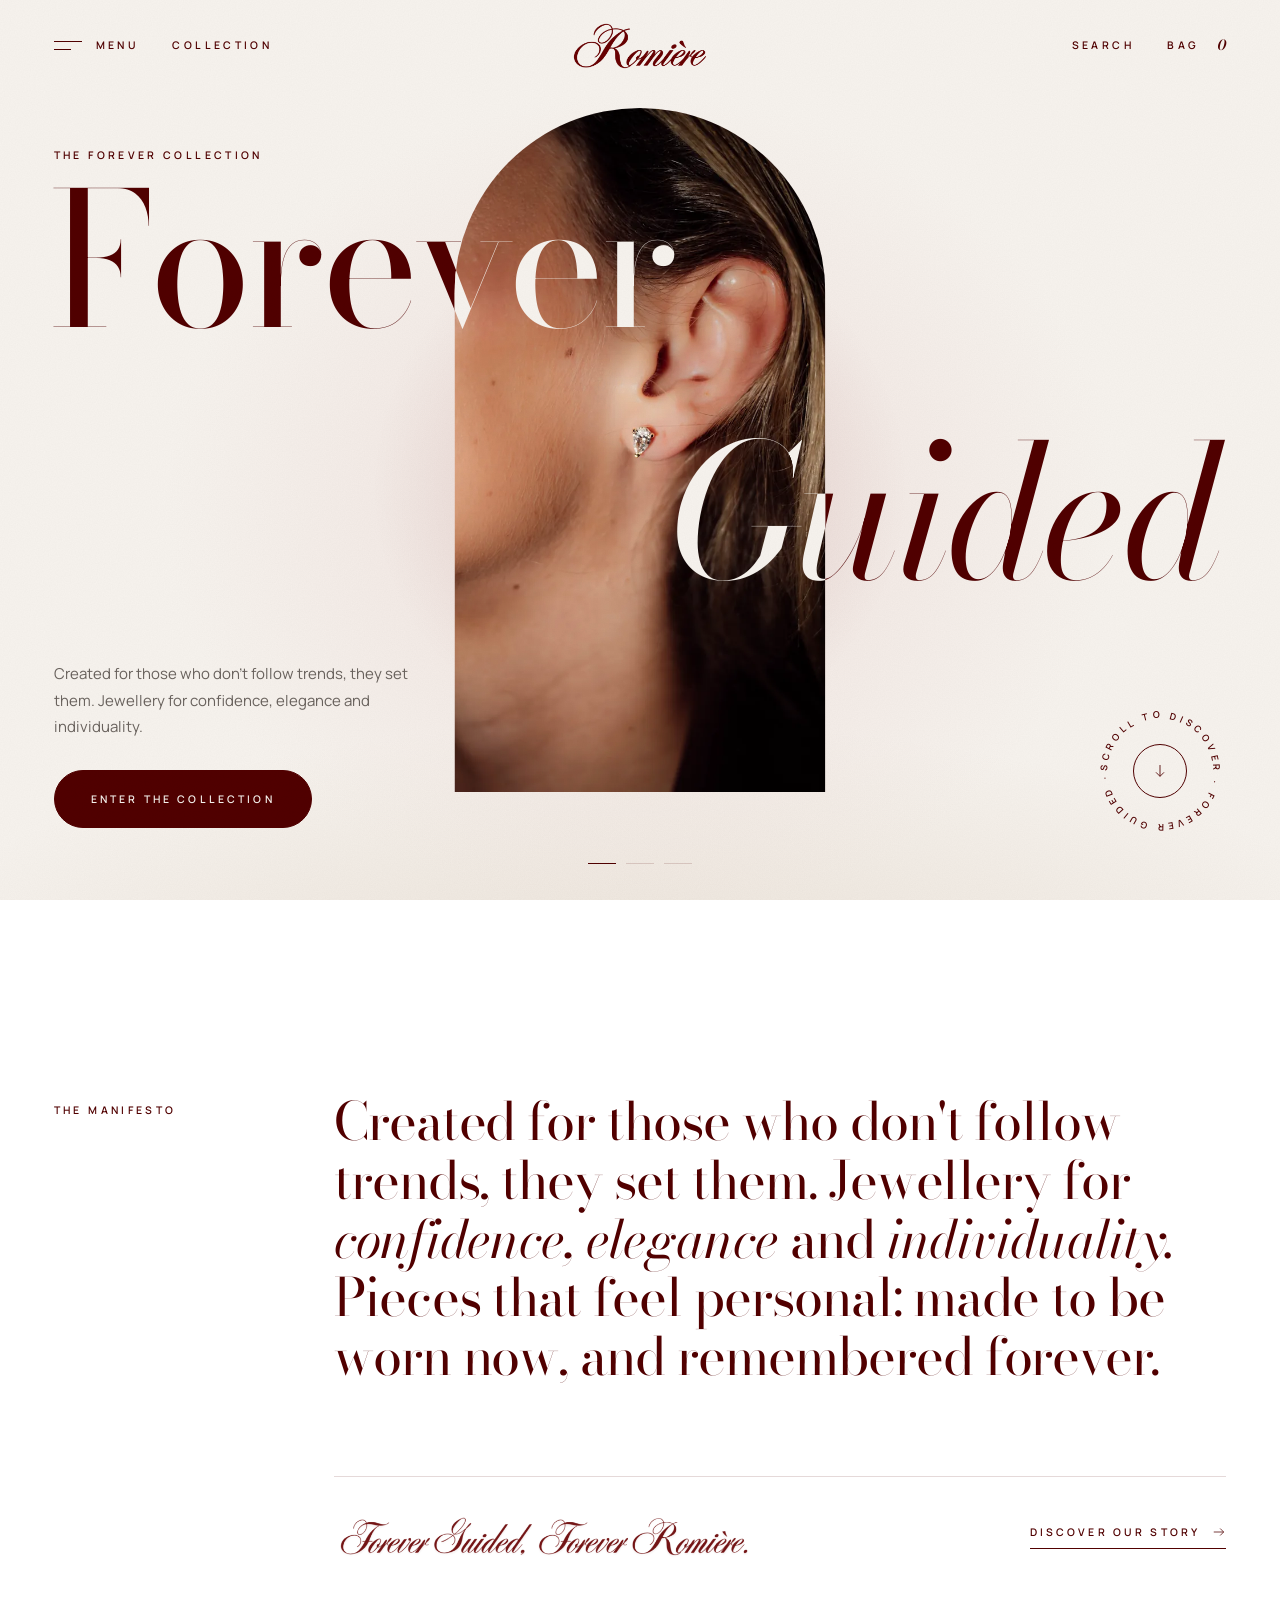
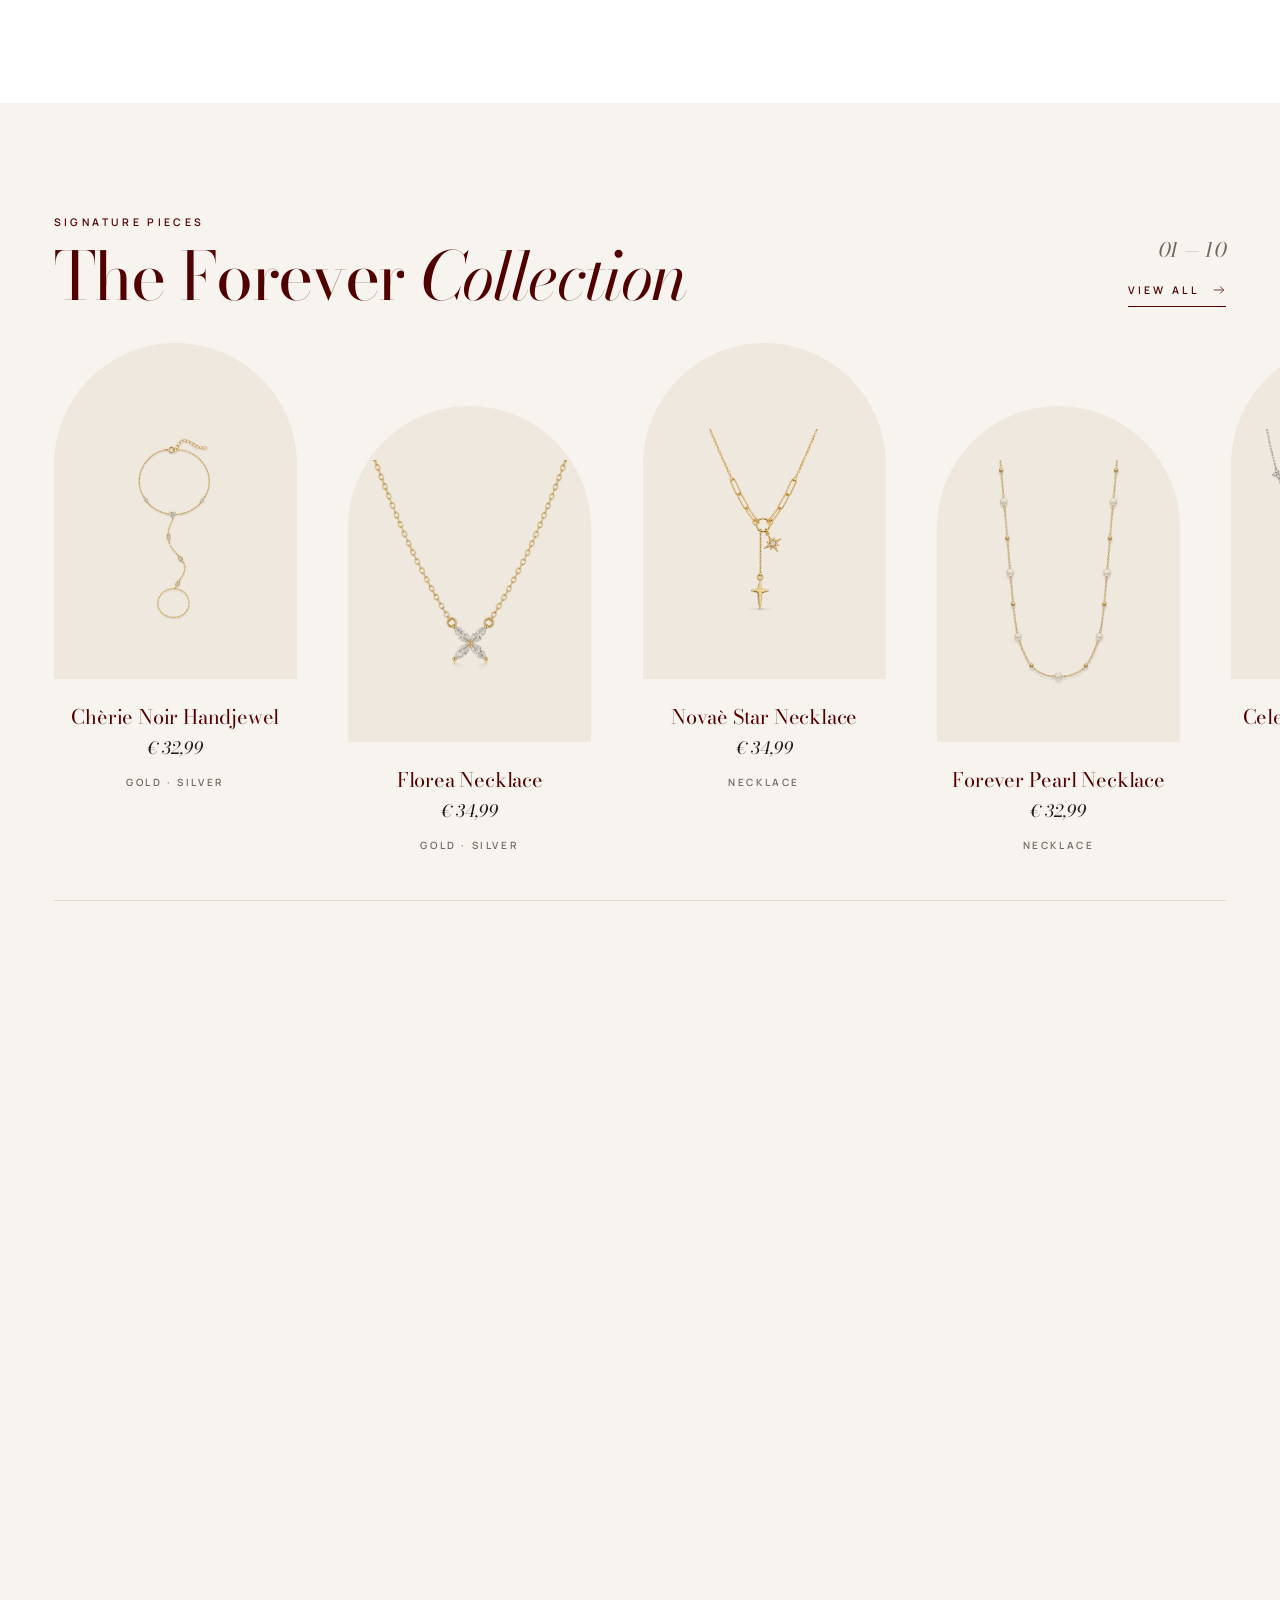
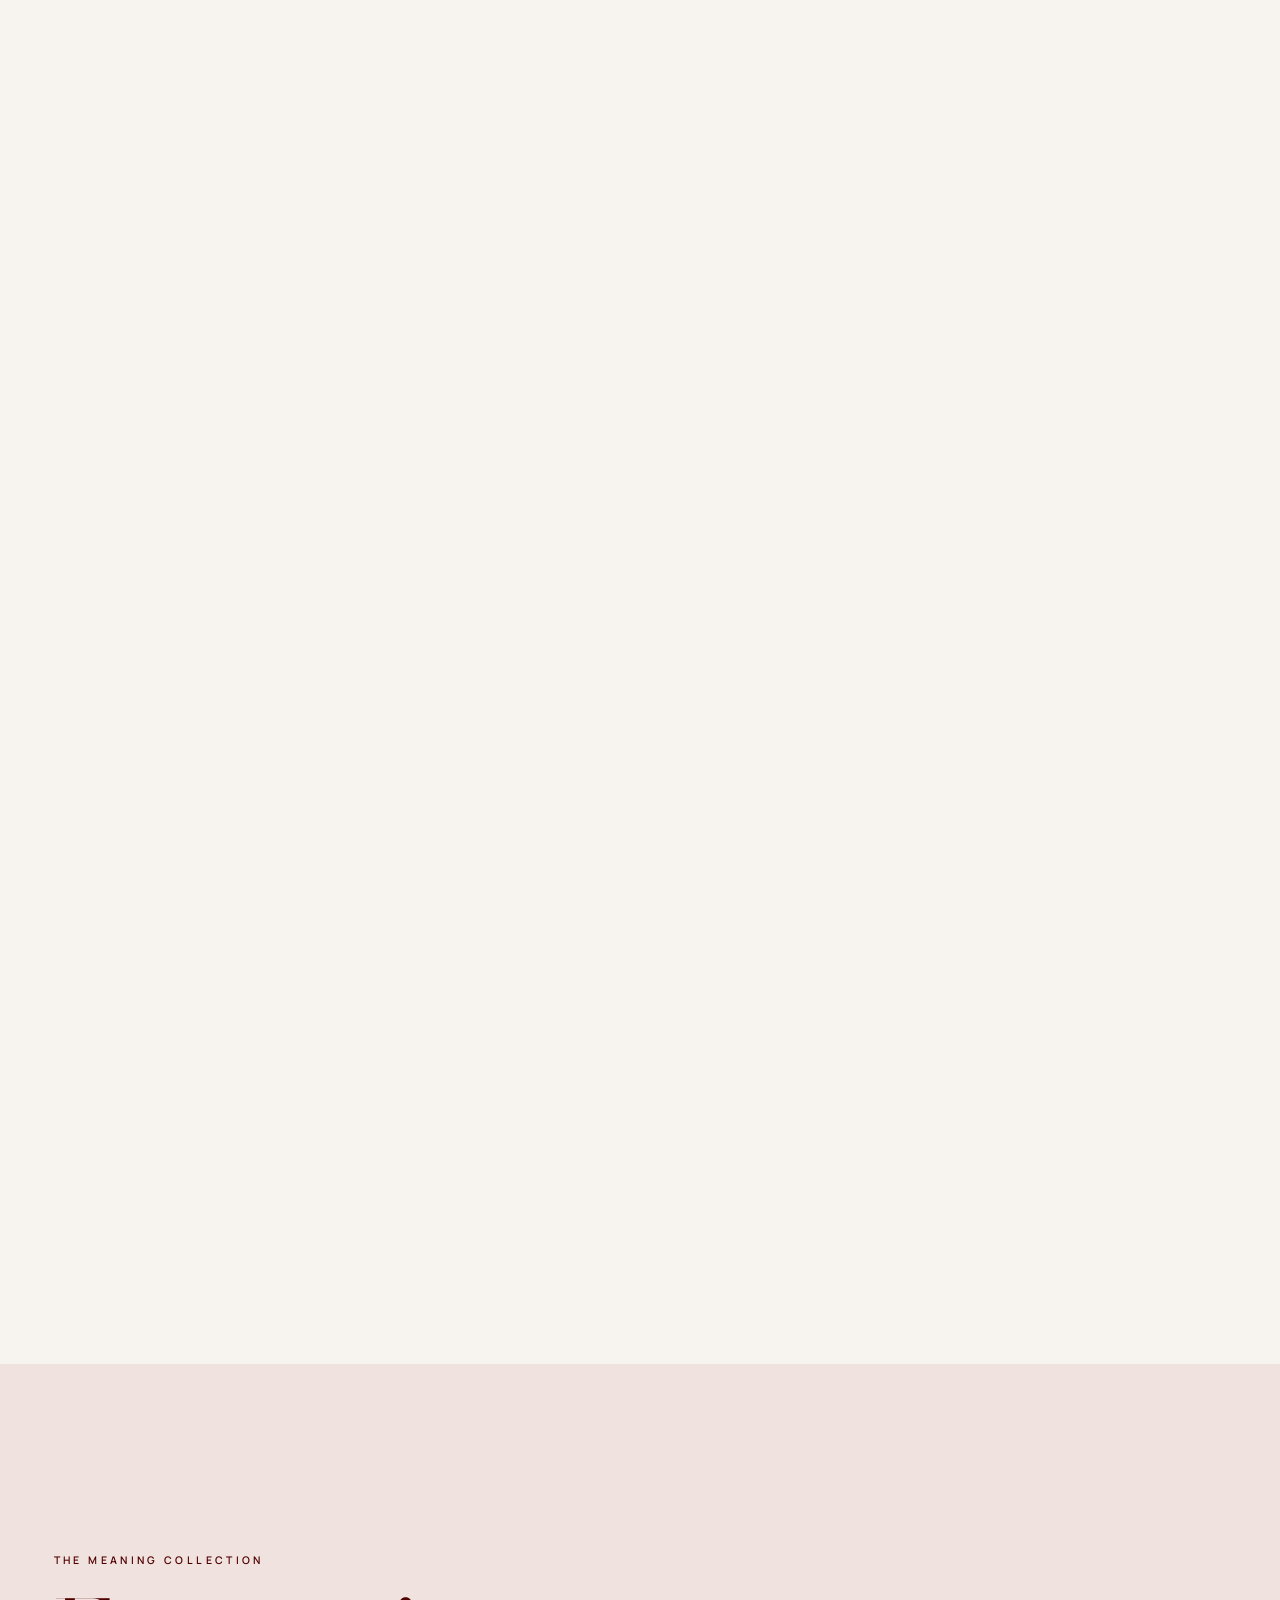
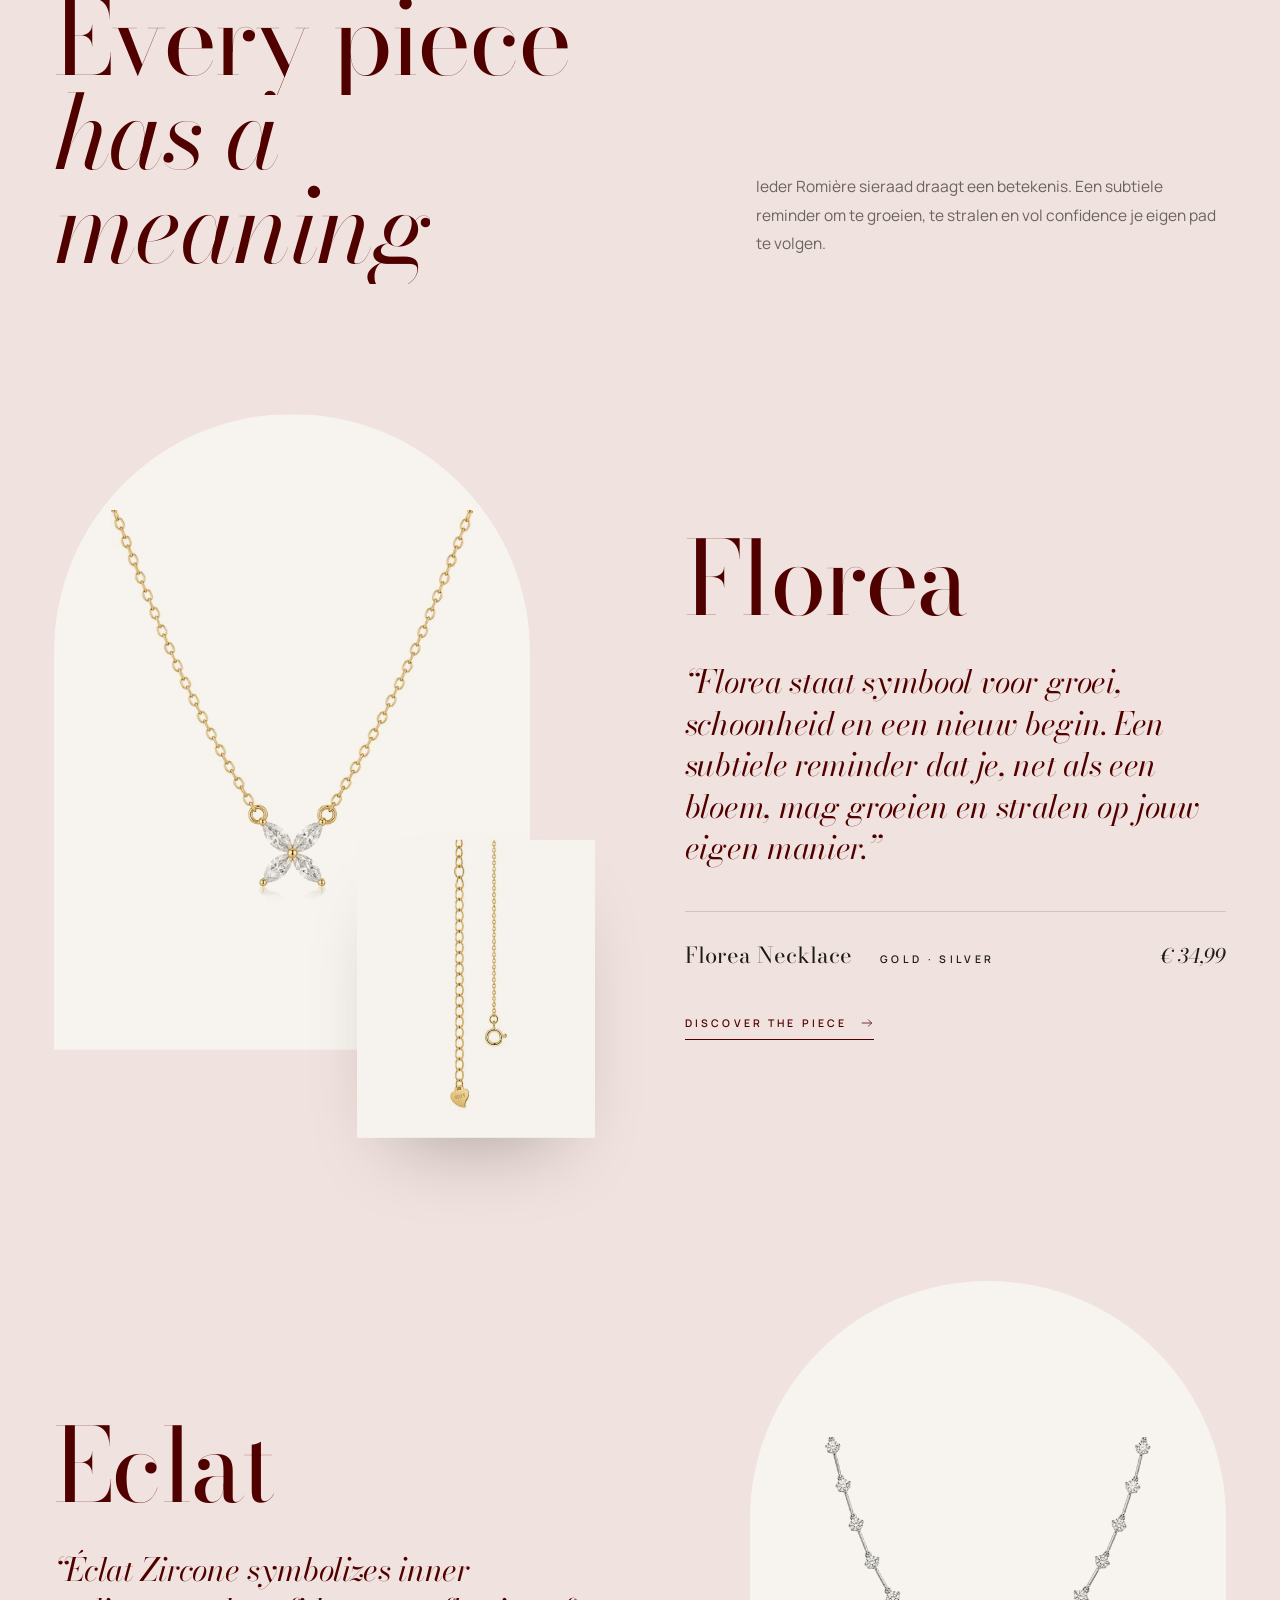
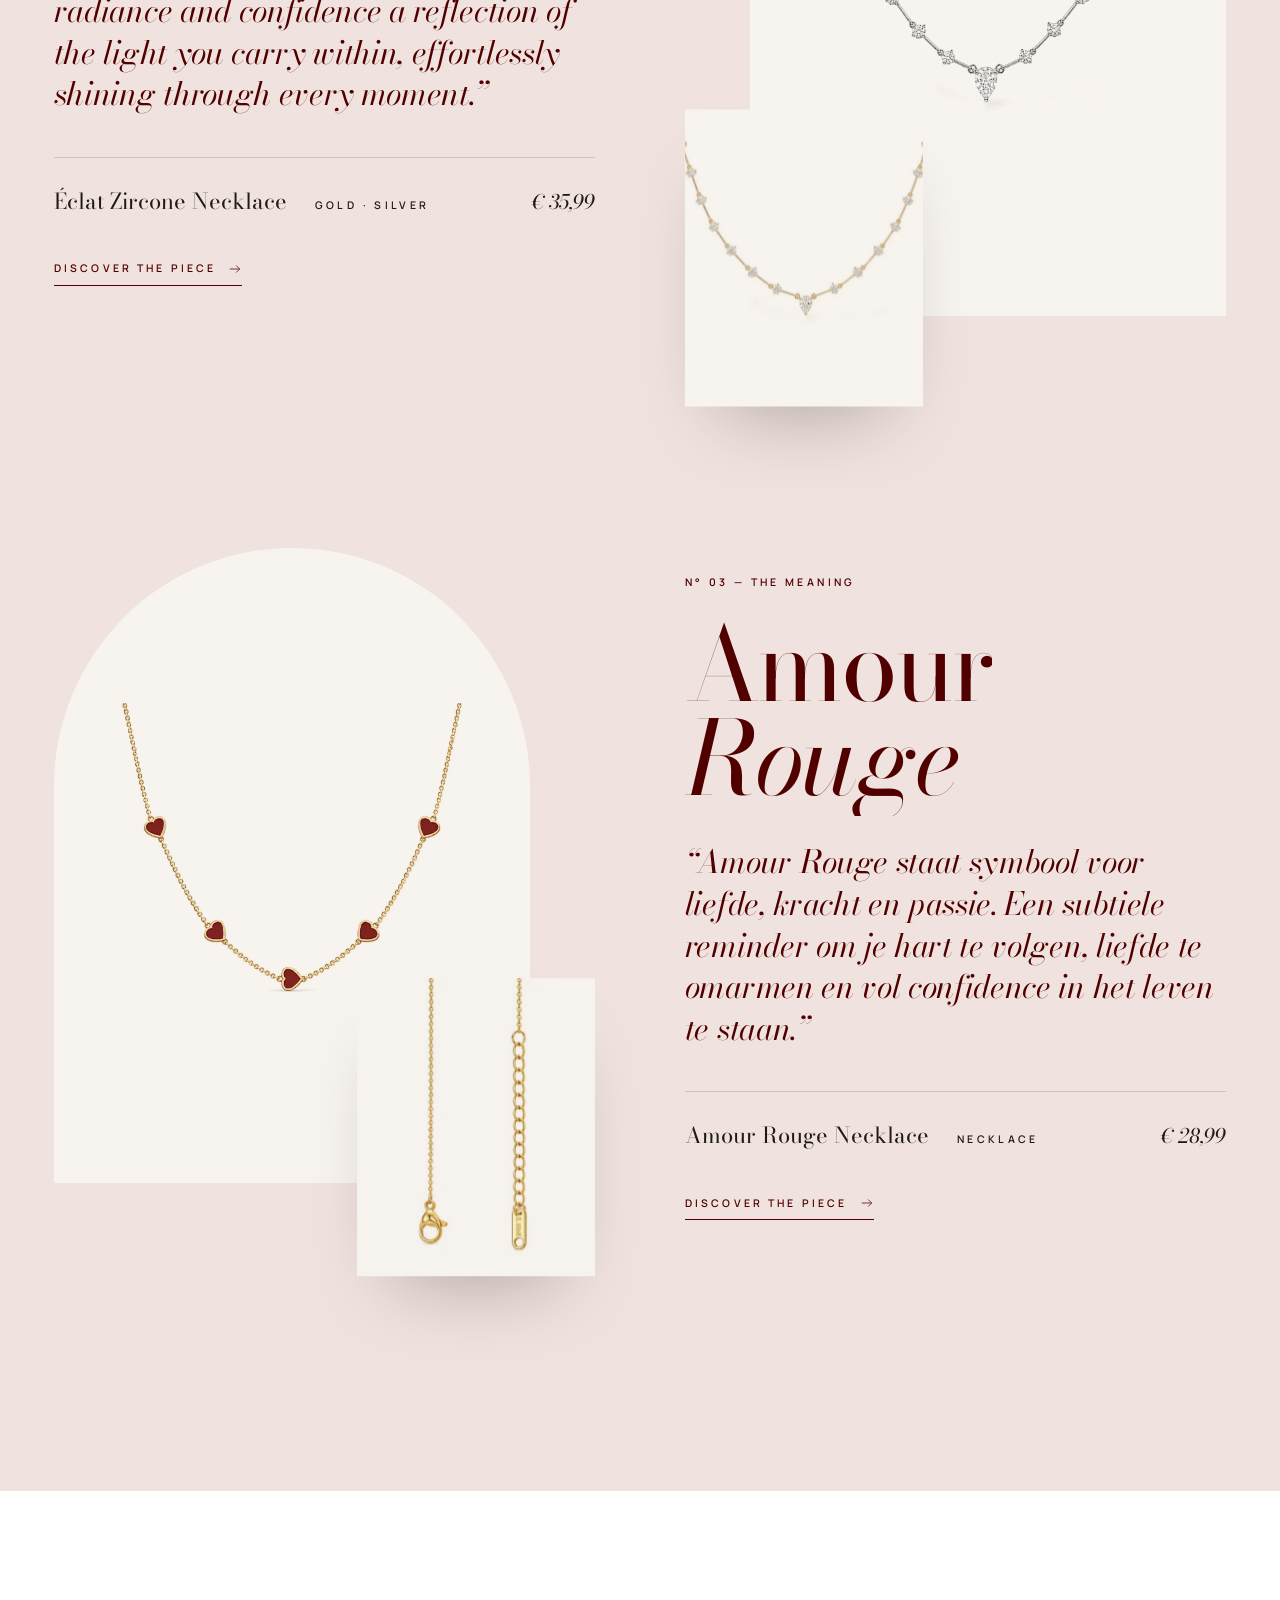
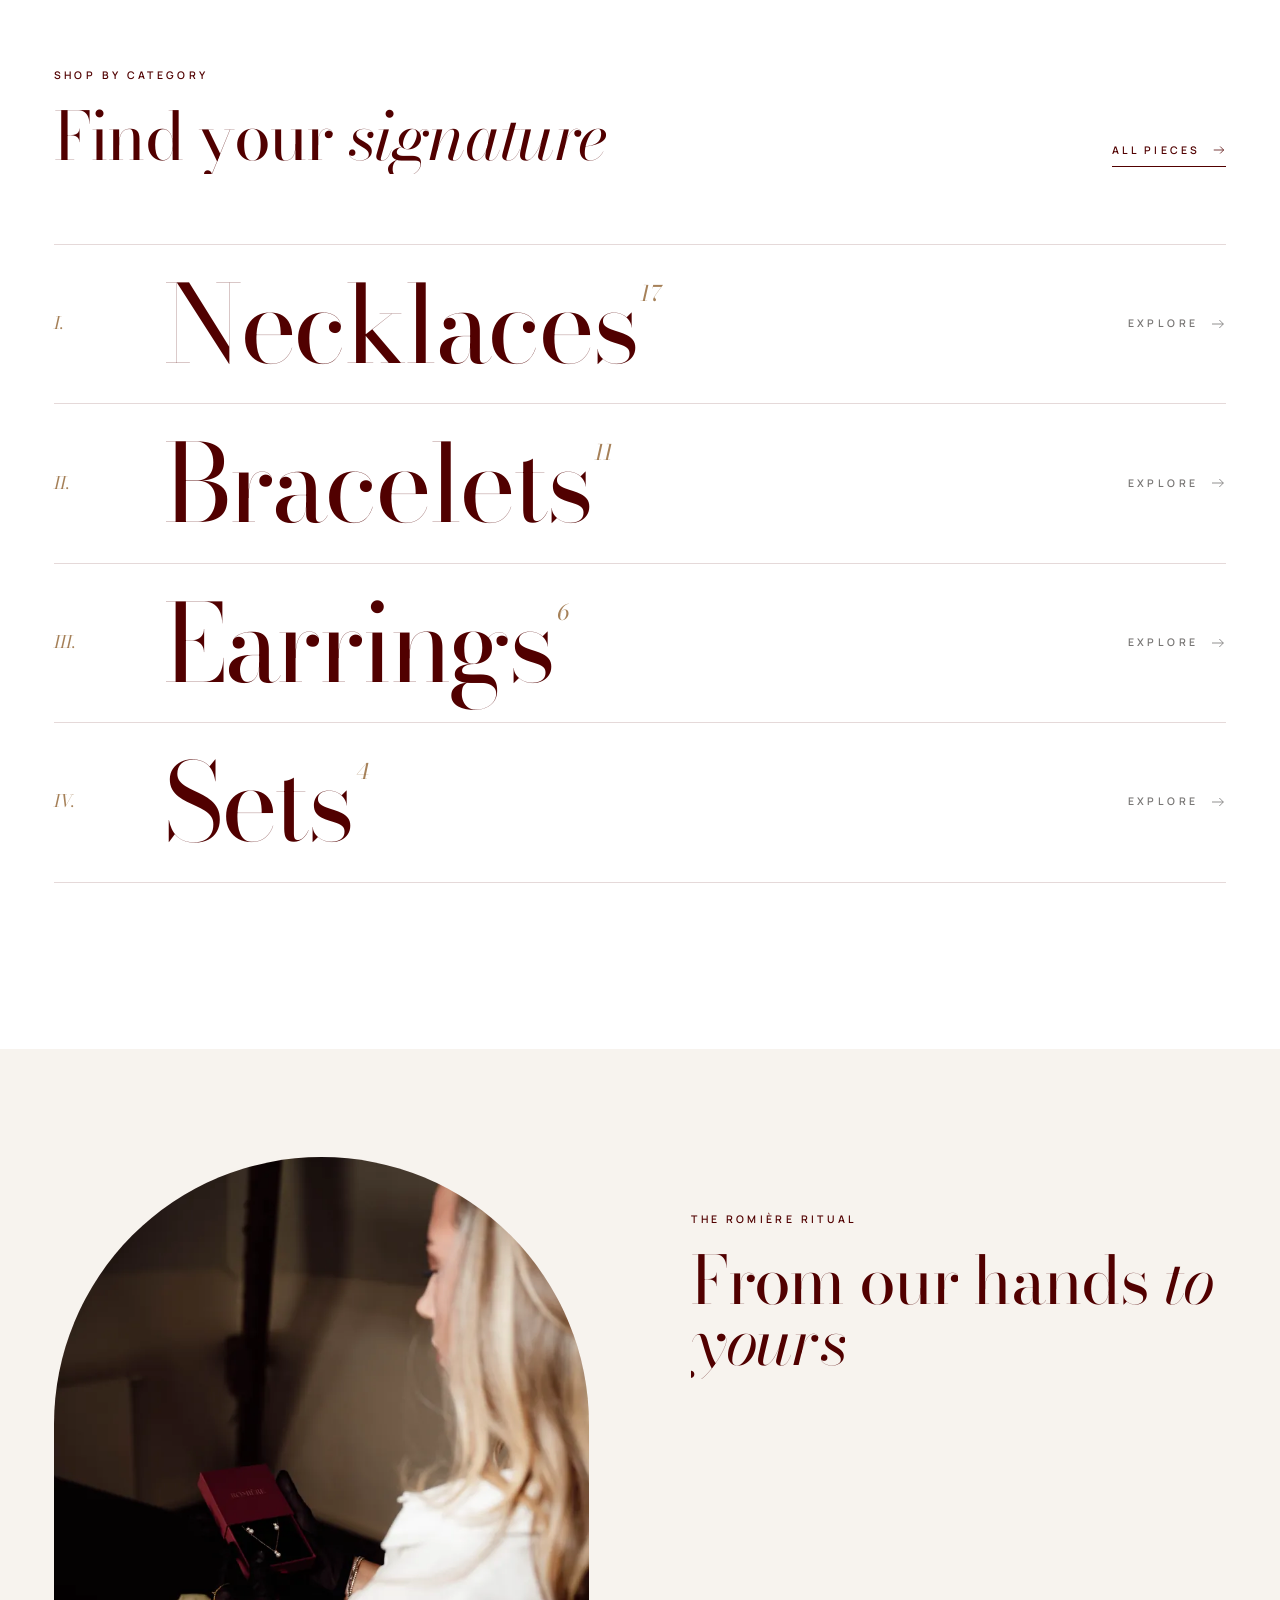
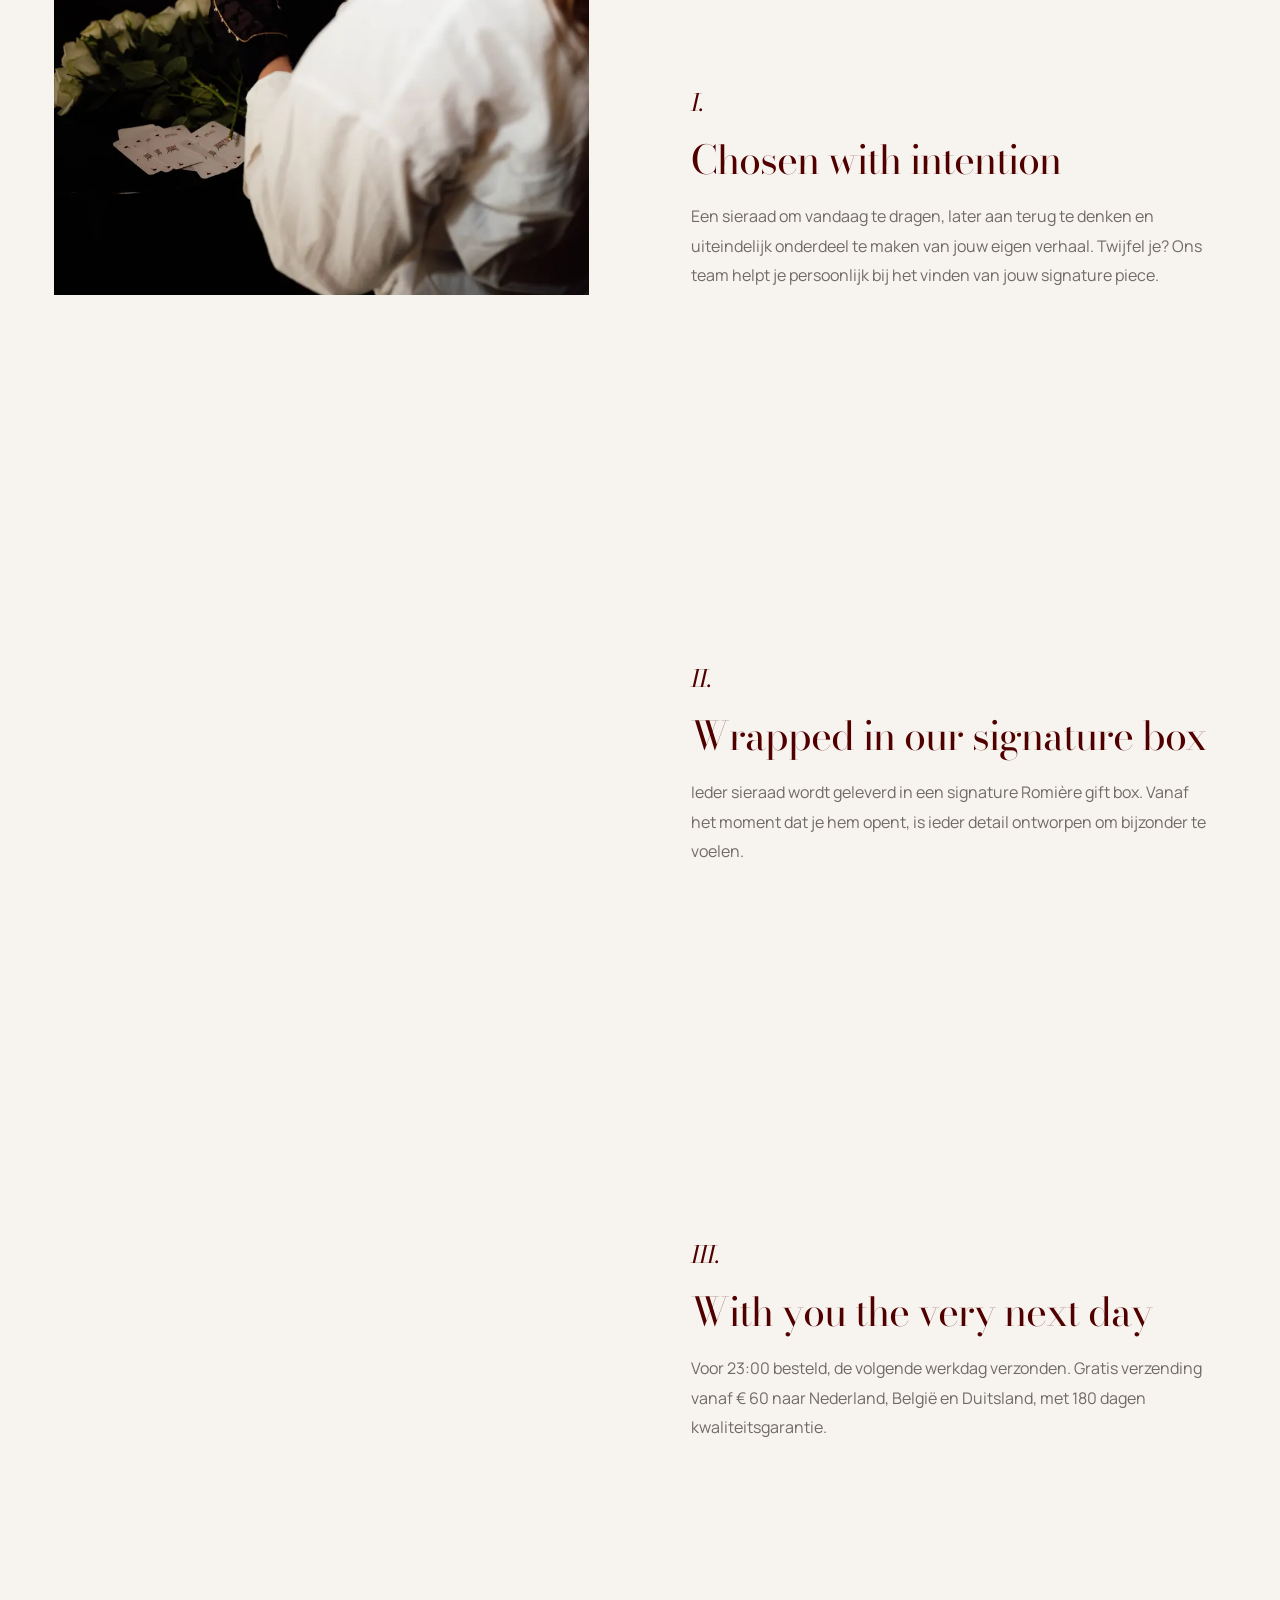
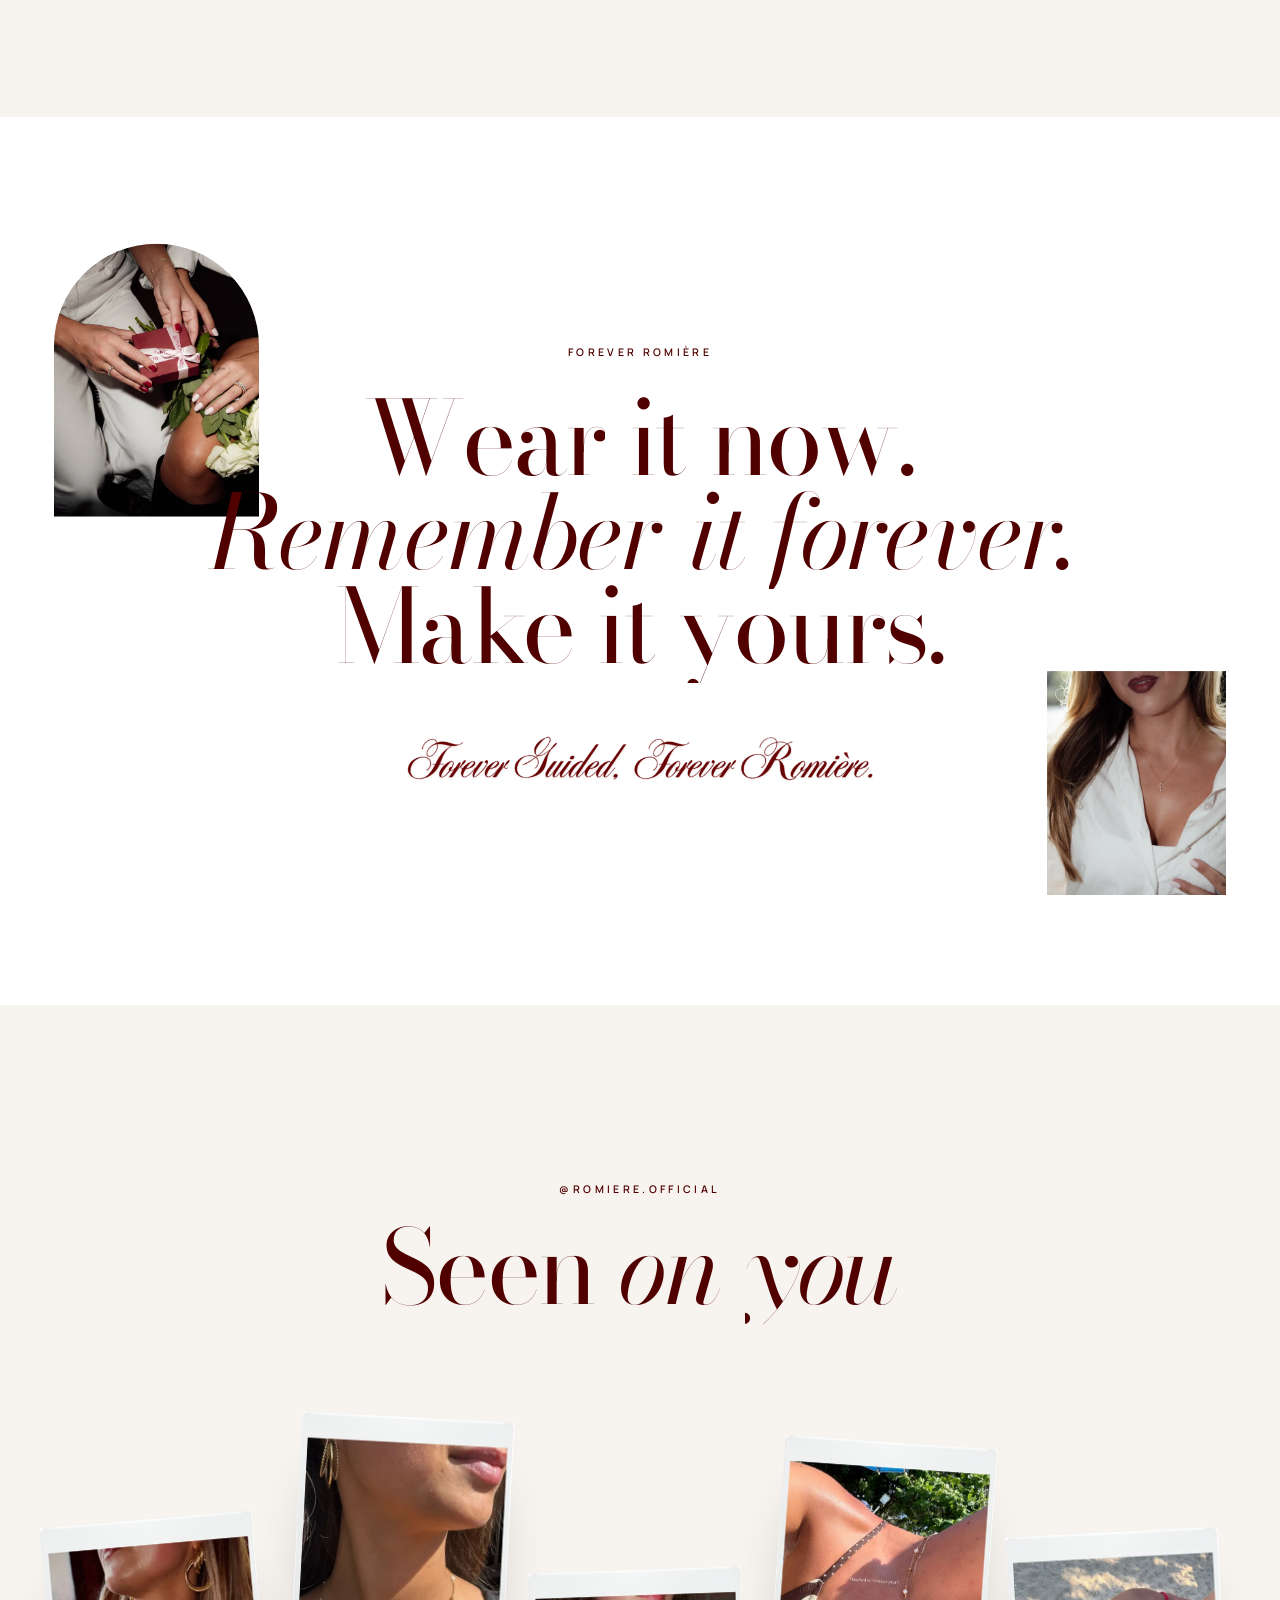
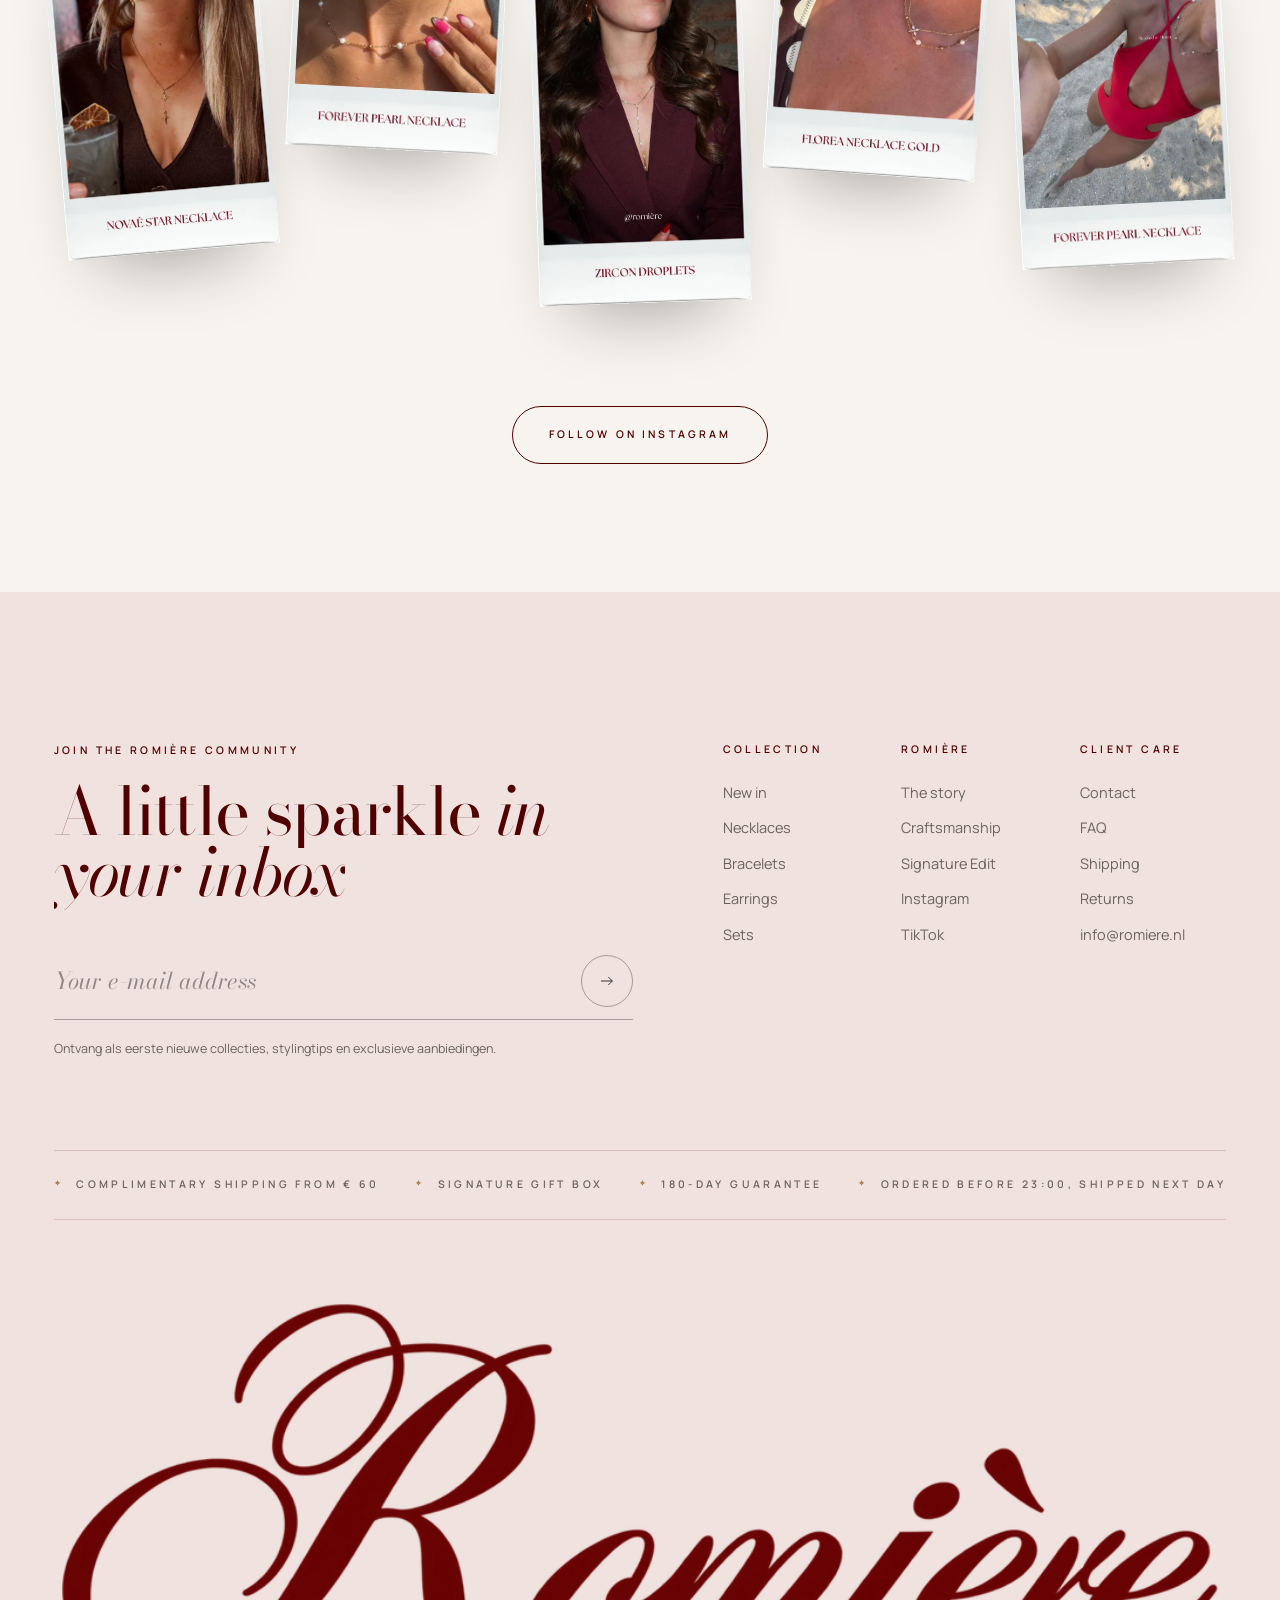
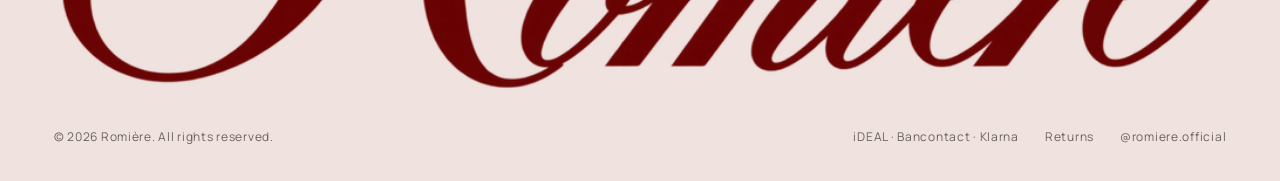
==== commit 44cdde63: "Bring the house wine back into the light design Headings, product names, navigation, manifesto, cate" ====
--- a/index.html
+++ b/index.html
@@ -80,7 +80,7 @@
     </section>
 
     <!-- IV. The meaning collection -->
-    <section class="chapters t-sand" data-theme="light">
+    <section class="chapters t-blush" data-theme="light">
       <div class="wrap">
         <header class="chapters__head">
           <div>
--- a/assets/css/style.css
+++ b/assets/css/style.css
@@ -16,9 +16,10 @@
   /* Derived tones */
   --wine-deep: #3b0000;
   --frame: #efe8df;
+  --blush: #f0e2de;
   --white: #fff;
   --soft: #6a635e;
-  --on-light-soft: rgba(29, 26, 24, .14);
+  --on-light-soft: rgba(81, 0, 0, .15);
 
   --display: "Bodoni Moda", "Didot", "Bodoni 72", Georgia, serif;
   --sans: "Manrope", "Helvetica Neue", Arial, sans-serif;
@@ -49,7 +50,7 @@
 a { color: inherit; text-decoration: none; }
 button { font: inherit; color: inherit; background: none; border: 0; padding: 0; cursor: pointer; }
 input, select, textarea { font: inherit; color: inherit; }
-::selection { background: var(--gold); color: var(--ivory); }
+::selection { background: var(--wine); color: var(--ivory); }
 :focus-visible { outline: 1px solid var(--gold); outline-offset: 4px; }
 
 /* Film grain */
@@ -77,10 +78,12 @@
 .t-white { background: var(--white); color: var(--ink); }
 .t-light { background: var(--ivory); color: var(--ink); }
 .t-sand { background: var(--sand); color: var(--ink); }
+.t-blush { background: var(--blush); color: var(--ink); }
 
 /* ---------- Typography ---------- */
 .display {
   margin: 0;
+  color: var(--wine);
   font-family: var(--display);
   font-weight: 400;
   line-height: .92;
@@ -142,6 +145,7 @@
   border-radius: 999px;
   overflow: hidden;
   isolation: isolate;
+  color: var(--wine);
   font-size: 10.5px;
   font-weight: 600;
   letter-spacing: .3em;
@@ -156,12 +160,12 @@
   width: 150%;
   aspect-ratio: 1;
   border-radius: 50%;
-  background: var(--ink);
+  background: var(--wine);
   transform: translate(-50%, 0) scale(0);
   transition: transform .8s var(--ease-out);
 }
 .pill:hover::before { transform: translate(-50%, -60%) scale(1); }
-.pill:hover { color: var(--ivory); border-color: var(--ink); }
+.pill:hover { color: var(--ivory); border-color: var(--wine); }
 .pill--solid { background: var(--wine); color: var(--ivory); border-color: var(--wine); }
 .pill--solid::before { background: var(--ink) !important; }
 .pill--solid:hover { color: var(--ivory) !important; border-color: var(--ink) !important; }
@@ -179,6 +183,7 @@
   align-items: center;
   gap: 12px;
   padding-bottom: 8px;
+  color: var(--wine);
   font-size: 10.5px;
   font-weight: 600;
   letter-spacing: .3em;
@@ -199,7 +204,7 @@
 .text-link { border-bottom: 1px solid currentColor; padding-bottom: 1px; }
 
 /* Rotating badge */
-.badge { position: relative; display: grid; place-items: center; width: 132px; height: 132px; }
+.badge { position: relative; color: var(--wine); display: grid; place-items: center; width: 132px; height: 132px; }
 .badge__ring { position: absolute; inset: 0; width: 100%; height: 100%; animation: spin 24s linear infinite; }
 .badge__ring text { font-family: var(--sans); font-size: 8.4px; font-weight: 600; letter-spacing: .34em; text-transform: uppercase; fill: currentColor; }
 .badge__core { width: 54px; height: 54px; display: grid; place-items: center; border: 1px solid currentColor; border-radius: 50%; transition: background .5s, color .5s; }
@@ -214,12 +219,12 @@
   z-index: 90;
   height: calc(var(--hdr) + env(safe-area-inset-top, 0px));
   padding-top: env(safe-area-inset-top, 0px);
-  color: var(--ink);
+  color: var(--wine);
   border-bottom: 1px solid transparent;
   transition: transform .8s var(--ease-out), color .5s, background-color .5s, height .5s var(--ease-out), border-color .5s;
 }
 .hdr.is-hidden { transform: translateY(-100%); }
-.hdr.on-light { color: var(--ink); }
+.hdr.on-light { color: var(--wine); }
 .hdr.is-filled { height: calc(72px + env(safe-area-inset-top, 0px)); }
 .hdr.is-filled.on-light { background: rgba(247, 243, 238, .86); -webkit-backdrop-filter: blur(14px); backdrop-filter: blur(14px); border-color: var(--on-light-soft); }
 .hdr.is-forced { background: var(--ivory) !important; -webkit-backdrop-filter: none !important; backdrop-filter: none !important; }
@@ -247,8 +252,8 @@
   position: fixed;
   inset: 0;
   z-index: 120;
-  background: var(--sand);
-  color: var(--ink);
+  background: var(--blush);
+  color: var(--wine);
   clip-path: inset(0 0 100% 0);
   visibility: hidden;
   transition: clip-path 1s var(--ease), visibility 1s;
@@ -324,7 +329,7 @@
   padding: 0 0 18px;
   border: 0;
   background: none;
-  color: var(--ink);
+  color: var(--wine);
   font-family: var(--display);
   font-size: clamp(40px, 7vw, 110px);
   letter-spacing: -.02em;
@@ -343,7 +348,7 @@
   position: fixed;
   inset: 0;
   z-index: 110;
-  background: rgba(231, 221, 210, .6);
+  background: rgba(240, 226, 222, .62);
   -webkit-backdrop-filter: blur(6px);
   backdrop-filter: blur(6px);
   opacity: 0;
@@ -366,12 +371,12 @@
 }
 .drawer.is-open { transform: none; visibility: visible; }
 .drawer__head { display: flex; justify-content: space-between; align-items: center; padding: 30px 36px 26px; }
-.drawer__head h2 { margin: 0; font-family: var(--display); font-weight: 400; font-size: 40px; line-height: 1; letter-spacing: -.02em; }
+.drawer__head h2 { margin: 0; color: var(--wine); font-family: var(--display); font-weight: 400; font-size: 40px; line-height: 1; letter-spacing: -.02em; }
 .drawer__head h2 sup { font-style: italic; font-size: 15px; color: var(--wine); margin-left: 4px; }
 .meter { margin: 0 36px; padding: 16px 0 18px; border-top: 1px solid var(--line); border-bottom: 1px solid var(--line); font-size: 13px; color: var(--muted); }
 .meter strong { font-weight: 600; color: var(--wine); }
 .meter__bar { position: relative; height: 1px; margin-top: 12px; background: var(--line); }
-.meter__bar span { position: absolute; inset: 0; background: var(--gold); transform-origin: left; transition: transform 1s var(--ease-out); }
+.meter__bar span { position: absolute; inset: 0; background: var(--wine); transform-origin: left; transition: transform 1s var(--ease-out); }
 .drawer__body { flex: 1; overflow-y: auto; padding: 10px 36px; }
 .drawer__empty { padding: 72px 0; text-align: center; }
 .drawer__empty .serif { margin: 0 0 12px; font-size: 32px; line-height: 1.2; }
@@ -379,7 +384,7 @@
 .line { display: grid; grid-template-columns: 96px 1fr auto; gap: 20px; padding: 24px 0; border-bottom: 1px solid var(--line); }
 .line__img { aspect-ratio: 3 / 4; border-radius: 999px 999px 0 0; overflow: hidden; background: var(--frame); }
 .line__img img { width: 100%; height: 100%; object-fit: contain; padding: 20% 8% 6%; mix-blend-mode: multiply; filter: brightness(1.012); }
-.line h3 { margin: 4px 0 2px; font-family: var(--display); font-size: 22px; font-weight: 400; line-height: 1.15; }
+.line h3 { margin: 4px 0 2px; color: var(--wine); font-family: var(--display); font-size: 22px; font-weight: 400; line-height: 1.15; }
 .line__opt { margin: 0 0 14px; font-size: 12px; color: var(--muted); }
 .line__price { font-family: var(--display); font-size: 18px; text-align: right; white-space: nowrap; }
 .line__remove { margin-top: 10px; font-size: 10px; font-weight: 600; letter-spacing: .24em; text-transform: uppercase; color: var(--muted); }
@@ -432,17 +437,17 @@
 /* ---------- Cursor ---------- */
 .cursor { position: fixed; top: 0; left: 0; z-index: 250; pointer-events: none; transition: opacity .3s; }
 .cursor__dot, .cursor__ring { position: fixed; top: 0; left: 0; border-radius: 50%; will-change: transform; }
-.cursor__dot { width: 6px; height: 6px; margin: -3px 0 0 -3px; background: var(--gold); transition: opacity .3s; }
+.cursor__dot { width: 6px; height: 6px; margin: -3px 0 0 -3px; background: var(--wine); transition: opacity .3s; }
 .cursor__ring {
   width: 40px; height: 40px;
   margin: -20px 0 0 -20px;
   display: grid;
   place-items: center;
-  border: 1px solid rgba(166, 129, 89, .7);
+  border: 1px solid rgba(81, 0, 0, .4);
   transition: width .5s var(--ease-out), height .5s var(--ease-out), margin .5s var(--ease-out), background .5s, border-color .5s;
 }
 .cursor__ring span { font-size: 9.5px; font-weight: 600; letter-spacing: .26em; text-transform: uppercase; color: var(--ivory); opacity: 0; transition: opacity .3s; }
-.cursor.is-link .cursor__ring { width: 64px; height: 64px; margin: -32px 0 0 -32px; border-color: var(--gold); }
+.cursor.is-link .cursor__ring { width: 64px; height: 64px; margin: -32px 0 0 -32px; border-color: var(--wine); }
 .cursor.is-view .cursor__ring { width: 96px; height: 96px; margin: -48px 0 0 -48px; background: var(--wine); border-color: var(--wine); }
 .cursor.is-view .cursor__ring span { opacity: 1; }
 .cursor.is-view .cursor__dot { opacity: 0; }
@@ -473,7 +478,7 @@
   position: fixed;
   inset: 0;
   z-index: 270;
-  background: var(--sand);
+  background: var(--blush);
   pointer-events: none;
   clip-path: inset(0 0 0 0);
   transition: clip-path .9s var(--ease);
@@ -492,7 +497,8 @@
   position: absolute;
   inset: 0;
   background:
-    radial-gradient(ellipse 46% 58% at 50% 56%, rgba(231, 221, 210, .95), transparent 72%),
+    radial-gradient(ellipse 30% 42% at 50% 54%, rgba(104, 1, 2, .14), transparent 70%),
+    radial-gradient(ellipse 50% 62% at 50% 56%, rgba(240, 226, 222, .98), transparent 74%),
     radial-gradient(ellipse 90% 50% at 50% 115%, rgba(166, 129, 89, .16), transparent 70%);
 }
 .hero__kicker { position: absolute; top: calc(var(--hdr) + 5vh); left: var(--gutter); z-index: 3; }
@@ -514,7 +520,7 @@
   transform: translateX(-50%);
   border-radius: 999px 999px 0 0;
   overflow: hidden;
-  background: var(--sand);
+  background: var(--blush);
   clip-path: inset(100% 0 0 0);
   transition: clip-path 1.8s var(--ease) .1s;
 }
@@ -558,7 +564,7 @@
 .is-ready .hero__badge { opacity: 1; }
 .hero__count { position: absolute; left: 50%; bottom: 4vh; z-index: 3; display: flex; gap: 10px; transform: translateX(-50%); }
 .hero__count i { position: relative; width: 28px; height: 1px; overflow: hidden; background: var(--on-light-soft); }
-.hero__count i.is-active::after { content: ""; position: absolute; inset: 0; background: var(--gold); transform-origin: left; animation: fill 6s linear forwards; }
+.hero__count i.is-active::after { content: ""; position: absolute; inset: 0; background: var(--wine); transform-origin: left; animation: fill 6s linear forwards; }
 @keyframes fill { from { transform: scaleX(0); } to { transform: scaleX(1); } }
 
 /* Manifesto */
@@ -566,6 +572,7 @@
 .manifesto__grid { display: grid; grid-template-columns: 240px 1fr; gap: 40px; }
 .manifesto__text {
   margin: 0;
+  color: var(--wine);
   font-family: var(--display);
   font-size: clamp(30px, 4.1vw, 70px);
   line-height: 1.12;
@@ -595,7 +602,8 @@
   width: clamp(220px, 19vw, 300px);
   aspect-ratio: 1;
   margin-right: var(--gutter);
-  border: 1px solid var(--ink);
+  border: 1px solid var(--wine);
+  color: var(--wine);
   border-radius: 50%;
   text-align: center;
   transition: background .7s var(--ease-out), color .7s;
@@ -603,7 +611,7 @@
 .hcol__end:hover { background: var(--wine); border-color: var(--wine); color: var(--ivory); }
 .hcol__end .serif { display: block; margin-top: 10px; font-size: clamp(26px, 2.2vw, 34px); line-height: 1.1; }
 .hcol__progress { position: relative; height: 1px; margin: 5vh var(--gutter) 0; background: var(--line); }
-.hcol__progress span { position: absolute; inset: 0; background: var(--ink); transform-origin: left; transform: scaleX(0); }
+.hcol__progress span { position: absolute; inset: 0; background: var(--wine); transform-origin: left; transform: scaleX(0); }
 
 /* Piece (product card) */
 .pieces { display: grid; grid-template-columns: repeat(3, 1fr); gap: clamp(64px, 6vw, 110px) clamp(20px, 3vw, 56px); }
@@ -617,7 +625,7 @@
   overflow: hidden;
   background: var(--frame);
 }
-.t-sand .piece__frame { background: var(--ivory); }
+.t-sand .piece__frame, .t-blush .piece__frame { background: var(--ivory); }
 .piece__frame img {
   position: absolute;
   inset: 0;
@@ -656,7 +664,7 @@
 .piece__quick button:hover, .piece__quick a:hover { background: var(--wine); color: var(--ivory); }
 .piece__quick em { padding: 0 6px 0 12px; font-family: var(--display); font-size: 14px; color: var(--gold); }
 .piece__info { display: flex; flex-direction: column; align-items: center; gap: 6px; margin-top: 26px; text-align: center; }
-.piece__name { margin: 0; font-family: var(--display); font-size: clamp(20px, 1.55vw, 25px); font-weight: 400; line-height: 1.15; letter-spacing: -.01em; }
+.piece__name { margin: 0; color: var(--wine); font-family: var(--display); font-size: clamp(20px, 1.55vw, 25px); font-weight: 400; line-height: 1.15; letter-spacing: -.01em; }
 .piece__price { flex: none; font-family: var(--display); font-style: italic; font-size: 17px; }
 .piece__sub { margin: 10px 0 0; text-align: center; font-size: 10px; font-weight: 600; letter-spacing: .26em; text-transform: uppercase; color: var(--muted); }
 
@@ -689,7 +697,7 @@
 .index__list { list-style: none; margin: 0; padding: 0; border-top: 1px solid var(--on-light-soft); }
 .index__row { display: grid; grid-template-columns: 90px 1fr auto; align-items: center; gap: 20px; padding: clamp(18px, 2.2vw, 32px) 0; border-bottom: 1px solid var(--on-light-soft); }
 .index__row .roman { color: var(--gold); }
-.index__word { font-family: var(--display); font-size: clamp(48px, 8.4vw, 150px); line-height: .95; letter-spacing: -.03em; transition: transform .9s var(--ease-out), opacity .5s; }
+.index__word { color: var(--wine); font-family: var(--display); font-size: clamp(48px, 8.4vw, 150px); line-height: .95; letter-spacing: -.03em; transition: transform .9s var(--ease-out), opacity .5s; }
 .index__word sup { position: relative; top: .5em; margin-left: .2em; font-style: italic; font-size: .2em; letter-spacing: 0; color: var(--gold); vertical-align: top; }
 .index__list:hover .index__word { opacity: .3; }
 .index__list .index__row:hover .index__word { opacity: 1; font-style: italic; color: var(--wine); transform: translateX(2vw); }
@@ -719,7 +727,7 @@
 .ritual__grid { display: grid; grid-template-columns: 1fr 1fr; }
 .ritual__media { position: relative; }
 .ritual__sticky { position: sticky; top: 0; height: 100vh; padding: clamp(96px, 12vh, 130px) clamp(24px, 4vw, 72px) 6vh var(--gutter); }
-.ritual__frame { position: relative; height: 100%; overflow: hidden; border-radius: 999px 999px 0 0; background: var(--sand); }
+.ritual__frame { position: relative; height: 100%; overflow: hidden; border-radius: 999px 999px 0 0; background: var(--blush); }
 .ritual__frame img { position: absolute; inset: 0; width: 100%; height: 100%; object-fit: cover; opacity: 0; transform: scale(1.08); transition: opacity 1.2s var(--ease-out), transform 2.4s var(--ease-out); }
 .ritual__frame img.is-active { opacity: 1; transform: none; }
 .ritual__steps { padding: clamp(130px, 17vh, 210px) var(--gutter) 10vh clamp(24px, 4vw, 72px); }
@@ -773,33 +781,33 @@
 .ftr__cols h4 { margin: 0 0 22px; color: var(--wine); }
 .ftr__cols ul { list-style: none; margin: 0; padding: 0; display: grid; gap: 10px; font-size: 14.5px; }
 .ftr__cols a { color: var(--soft); transition: color .3s; }
-.ftr__cols a:hover { color: var(--ink); }
+.ftr__cols a:hover { color: var(--wine); }
 .ftr__service { display: flex; flex-wrap: wrap; justify-content: space-between; gap: 14px 32px; padding: 26px 0; border-top: 1px solid var(--on-light-soft); border-bottom: 1px solid var(--on-light-soft); color: var(--soft); }
 .ftr__service span::before { content: "✦"; margin-right: 12px; font-size: 8px; color: var(--gold); vertical-align: 2px; }
 .ftr__logo { padding: clamp(50px, 6vw, 90px) var(--gutter) 0; }
 .ftr__logo img { width: 100%; max-width: 1560px; margin: 0 auto; }
 .ftr__bottom { display: flex; flex-wrap: wrap; justify-content: space-between; gap: 14px 28px; padding: 30px 0 34px; color: var(--soft); font-size: 12px; letter-spacing: .06em; }
 .ftr__bottom nav { display: flex; flex-wrap: wrap; gap: 8px 26px; }
-.ftr__bottom a:hover { color: var(--ink); }
+.ftr__bottom a:hover { color: var(--wine); }
 
 /* ==========================================================================
    Shop
    ========================================================================== */
 .shop-hero { position: relative; padding: calc(var(--hdr) + clamp(70px, 9vw, 150px)) 0 clamp(50px, 5vw, 80px); overflow: hidden; }
-.shop-hero::before { content: ""; position: absolute; inset: 0; background: radial-gradient(ellipse 60% 70% at 85% 0%, rgba(231, 221, 210, .9), transparent 70%); }
+.shop-hero::before { content: ""; position: absolute; inset: 0; background: radial-gradient(ellipse 60% 70% at 85% 0%, rgba(240, 226, 222, .95), transparent 70%); }
 .shop-hero .wrap { position: relative; }
 .shop-hero .display { margin: 26px 0 0; }
 .shop-hero .display sup { position: relative; top: .55em; margin-left: .15em; font-style: italic; font-size: .2em; letter-spacing: 0; color: var(--gold); vertical-align: top; }
 .shop-hero__row { display: grid; grid-template-columns: 1fr 1.2fr; gap: 48px; align-items: end; margin-top: clamp(40px, 5vw, 80px); }
 .shop-cats { display: flex; flex-wrap: wrap; justify-content: flex-end; gap: 8px 0; font-family: var(--display); font-size: clamp(19px, 1.6vw, 25px); }
-.shop-cats button { padding: 2px 12px; color: var(--soft); transition: color .3s; }
-.shop-cats button:hover { color: var(--ink); }
+.shop-cats button { padding: 2px 12px; color: rgba(81, 0, 0, .55); transition: color .3s; }
+.shop-cats button:hover { color: var(--wine); }
 .shop-cats button[aria-pressed="true"] { color: var(--wine); font-style: italic; }
 .shop-cats span { color: rgba(29, 26, 24, .25); }
 .shop-bar { position: sticky; top: 0; z-index: 20; border-bottom: 1px solid var(--line); background: rgba(247, 243, 238, .92); -webkit-backdrop-filter: blur(12px); backdrop-filter: blur(12px); transition: top .8s var(--ease-out); }
 .hdr-visible .shop-bar { top: 72px; }
 .shop-bar__inner { display: flex; justify-content: space-between; align-items: center; min-height: 64px; gap: 20px; }
-.shop-bar .serif { font-style: italic; font-size: 18px; }
+.shop-bar .serif { color: var(--wine); font-style: italic; font-size: 18px; }
 .select {
   appearance: none;
   padding: 10px 26px 10px 0;
@@ -813,7 +821,7 @@
 }
 .shop-body { padding: clamp(100px, 9vw, 160px) 0 clamp(110px, 12vw, 200px); }
 .shop-empty { padding: 80px 0; text-align: center; color: var(--muted); font-family: var(--display); font-style: italic; font-size: 26px; }
-.editorial-tile { grid-column: span 2; display: grid; grid-template-columns: 1fr 1fr; min-height: 100%; overflow: hidden; background: var(--sand); color: var(--ink); }
+.editorial-tile { grid-column: span 2; display: grid; grid-template-columns: 1fr 1fr; min-height: 100%; overflow: hidden; background: var(--blush); color: var(--ink); }
 .editorial-tile__media { position: relative; overflow: hidden; }
 .editorial-tile img { position: absolute; inset: 0; width: 100%; height: 100%; object-fit: cover; transition: transform 2.4s var(--ease-out); }
 .editorial-tile:hover img { transform: scale(1.04); }
@@ -920,13 +928,13 @@
    Story & content pages
    ========================================================================== */
 .page-hero { position: relative; min-height: 100vh; display: grid; grid-template-columns: 1.2fr 1fr; align-items: end; gap: 5vw; padding: calc(var(--hdr) + 8vh) var(--gutter) 10vh; overflow: hidden; }
-.page-hero::before { content: ""; position: absolute; inset: 0; background: radial-gradient(ellipse 50% 60% at 75% 55%, rgba(231, 221, 210, .95), transparent 70%); }
+.page-hero::before { content: ""; position: absolute; inset: 0; background: radial-gradient(ellipse 50% 60% at 75% 55%, rgba(240, 226, 222, .98), transparent 70%); }
 .page-hero > * { position: relative; }
 .page-hero .display { margin: 28px 0 40px; }
 .page-hero__arch { justify-self: end; width: min(100%, 460px); aspect-ratio: 3 / 4.2; margin: 0; border-radius: 999px 999px 0 0; overflow: hidden; }
 .page-hero__arch img { width: 100%; height: 100%; object-fit: cover; }
 .page-hero--compact { min-height: 0; grid-template-columns: 1fr; padding-bottom: clamp(70px, 8vw, 130px); }
-.page-hero--compact::before { background: radial-gradient(ellipse 55% 70% at 90% 0%, rgba(231, 221, 210, .95), transparent 70%); }
+.page-hero--compact::before { background: radial-gradient(ellipse 55% 70% at 90% 0%, rgba(240, 226, 222, .98), transparent 70%); }
 
 .chapter-split { display: grid; grid-template-columns: 1fr 1fr; gap: clamp(40px, 7vw, 140px); align-items: center; padding: clamp(110px, 13vw, 210px) var(--gutter); }
 .chapter-split--flip .chapter-split__media { order: 2; }
@@ -946,7 +954,7 @@
 .material { padding: 44px 32px 10px 0; }
 .material + .material { padding-left: 32px; border-left: 1px solid var(--on-light-soft); }
 .material .display { font-size: clamp(54px, 5vw, 86px); font-style: italic; color: var(--gold); }
-.material h3 { margin: 18px 0 12px; font-family: var(--display); font-size: 25px; font-weight: 400; }
+.material h3 { margin: 18px 0 12px; color: var(--wine); font-family: var(--display); font-size: 25px; font-weight: 400; }
 .material p { margin: 0; font-size: 14px; color: var(--muted); }
 
 .section { padding: clamp(110px, 13vw, 210px) 0; }
@@ -957,7 +965,7 @@
 .contact-grid { display: grid; grid-template-columns: 1fr 1.15fr; gap: clamp(56px, 8vw, 150px); }
 .contact-line { padding: 30px 0; border-bottom: 1px solid var(--on-light-soft); }
 .contact-line:first-child { border-top: 1px solid var(--on-light-soft); }
-.contact-line .serif { display: block; margin-top: 10px; font-size: clamp(24px, 2.3vw, 36px); line-height: 1.2; }
+.contact-line .serif { display: block; margin-top: 10px; color: var(--wine); font-size: clamp(24px, 2.3vw, 36px); line-height: 1.2; }
 .contact-line a.serif:hover { font-style: italic; color: var(--wine); }
 .form { display: grid; grid-template-columns: 1fr 1fr; gap: 34px 28px; }
 .field { display: grid; gap: 6px; }
@@ -981,7 +989,7 @@
 .form__foot small { color: var(--muted); }
 .faq { max-width: 1040px; margin: 0 auto; }
 .faq .acc { margin-top: 0; }
-.faq summary { padding: 30px 0; font-family: var(--display); font-size: clamp(22px, 2.2vw, 32px); line-height: 1.2; }
+.faq summary { padding: 30px 0; color: var(--wine); font-family: var(--display); font-size: clamp(22px, 2.2vw, 32px); line-height: 1.2; }
 .faq .acc__body { max-width: 760px; font-size: 16px; }
 .policy-grid { display: grid; grid-template-columns: 1fr 1fr; gap: clamp(48px, 7vw, 140px); }
 .policy .display { margin: 22px 0 30px; }
